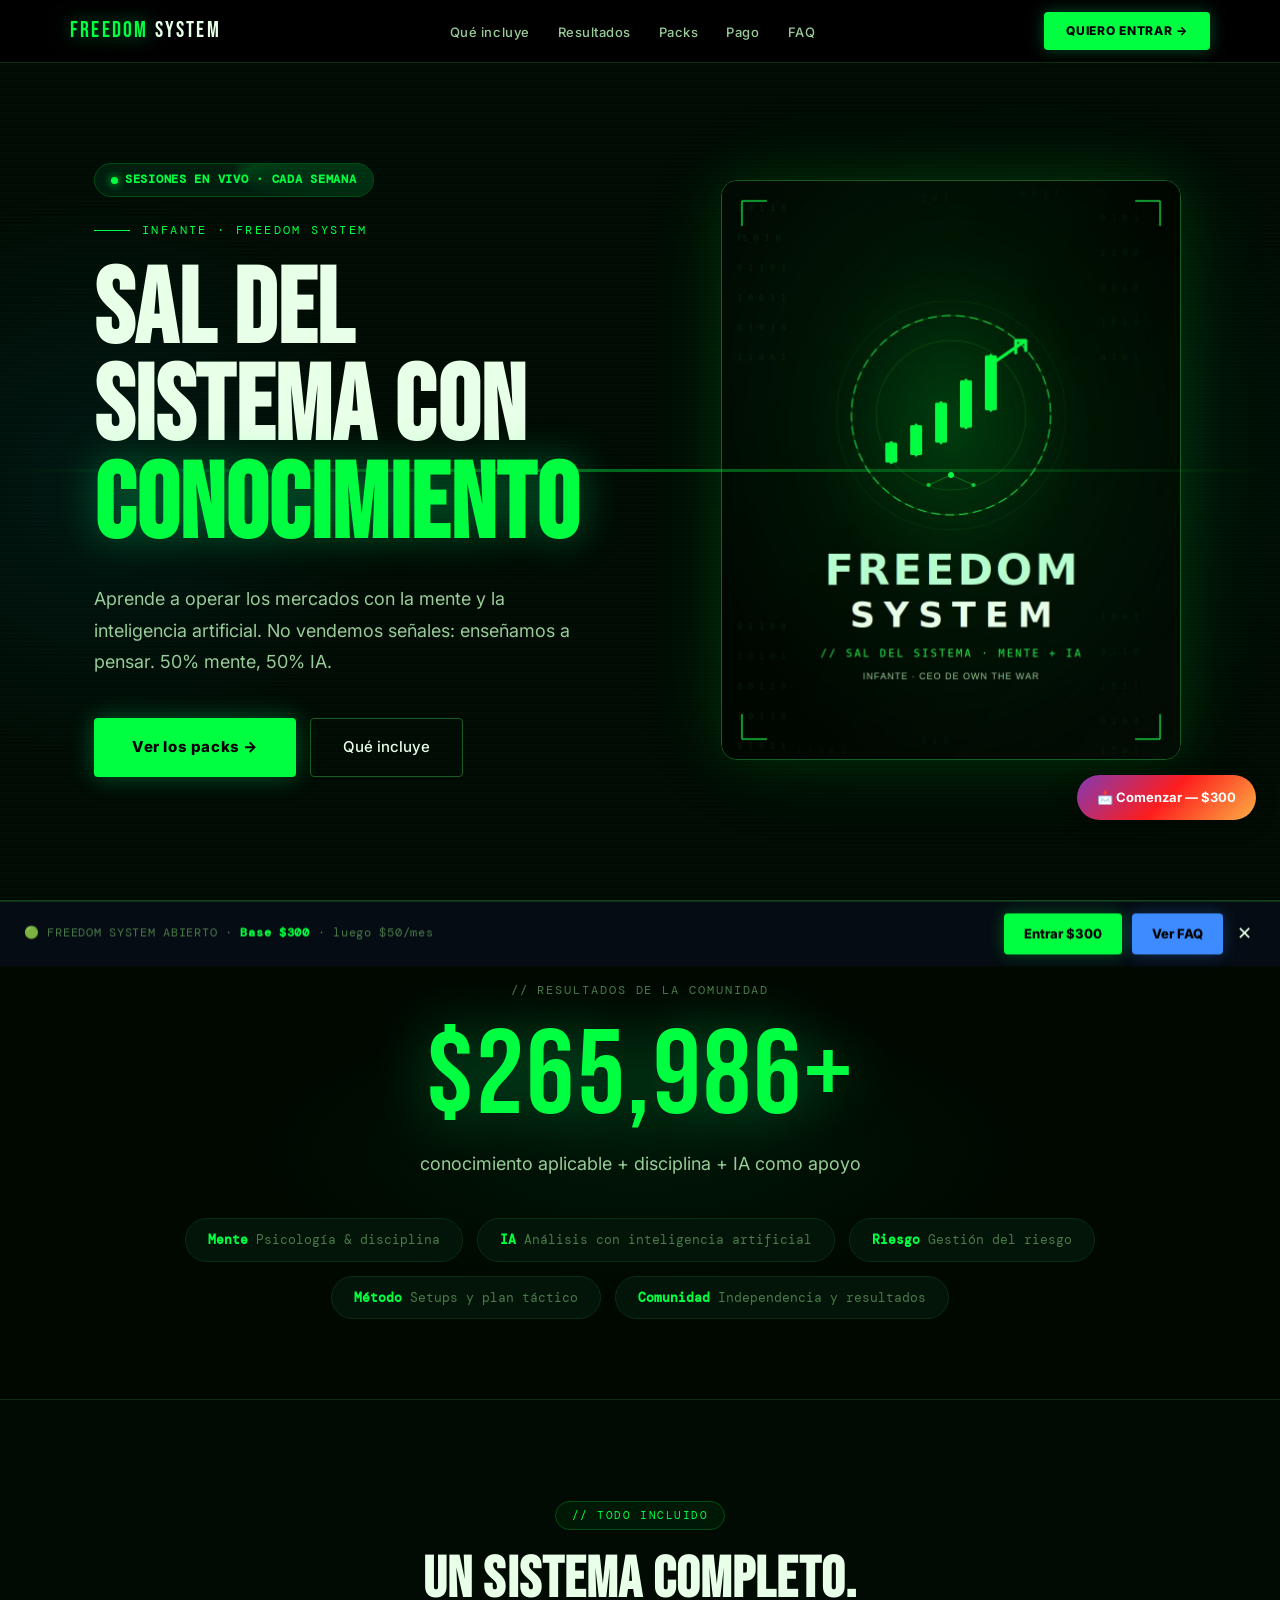
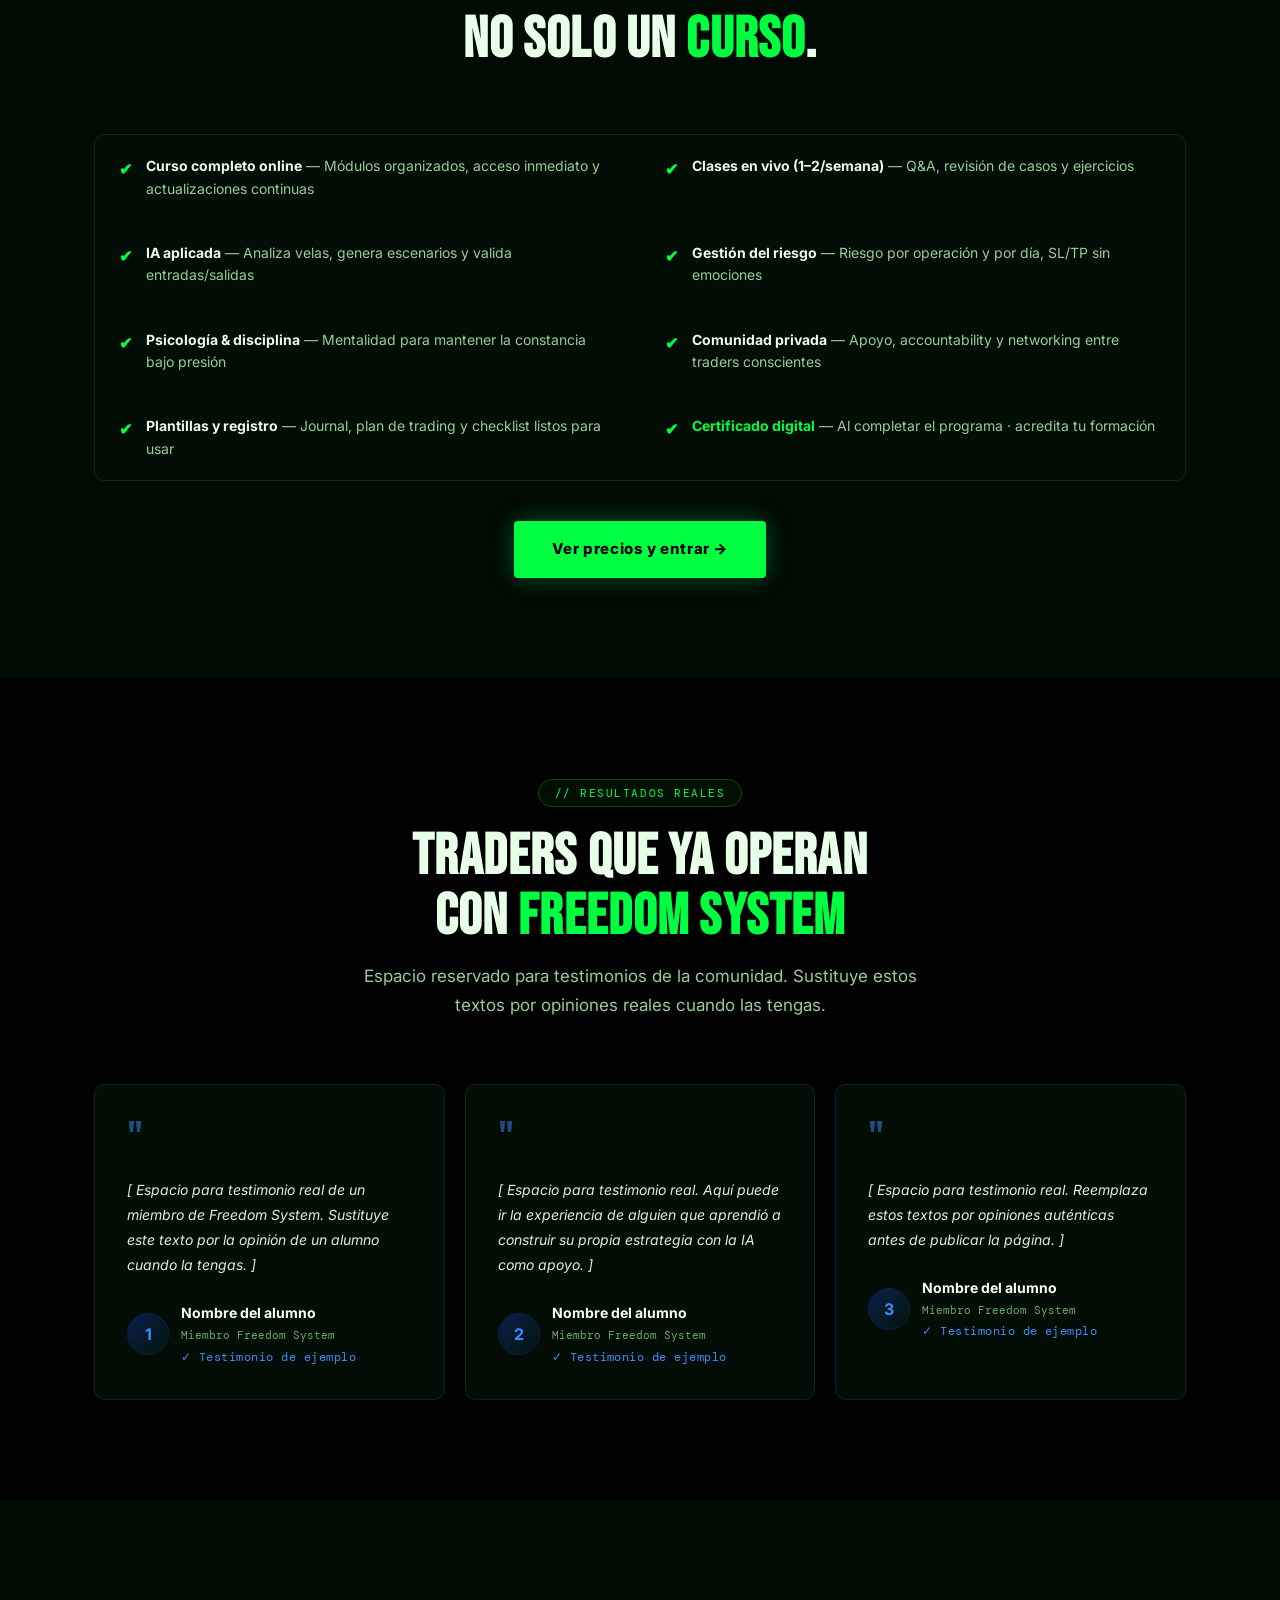
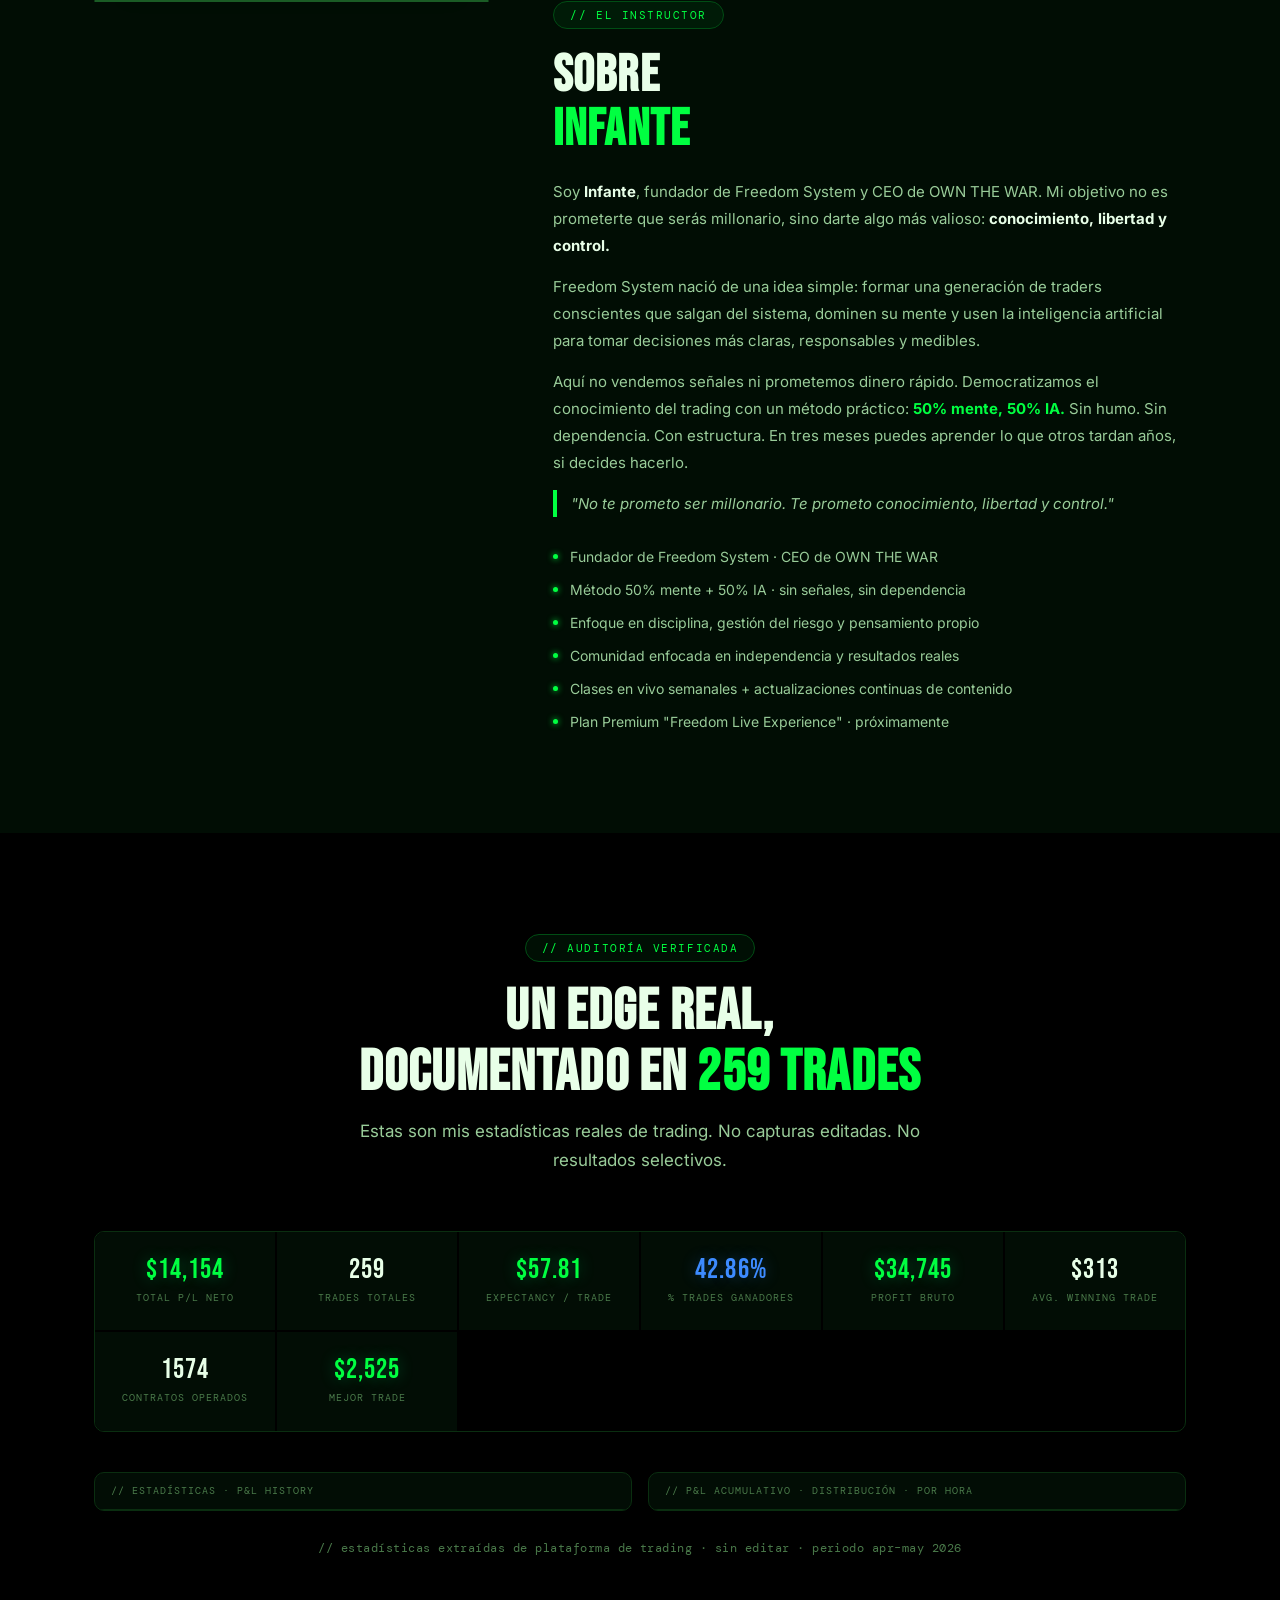
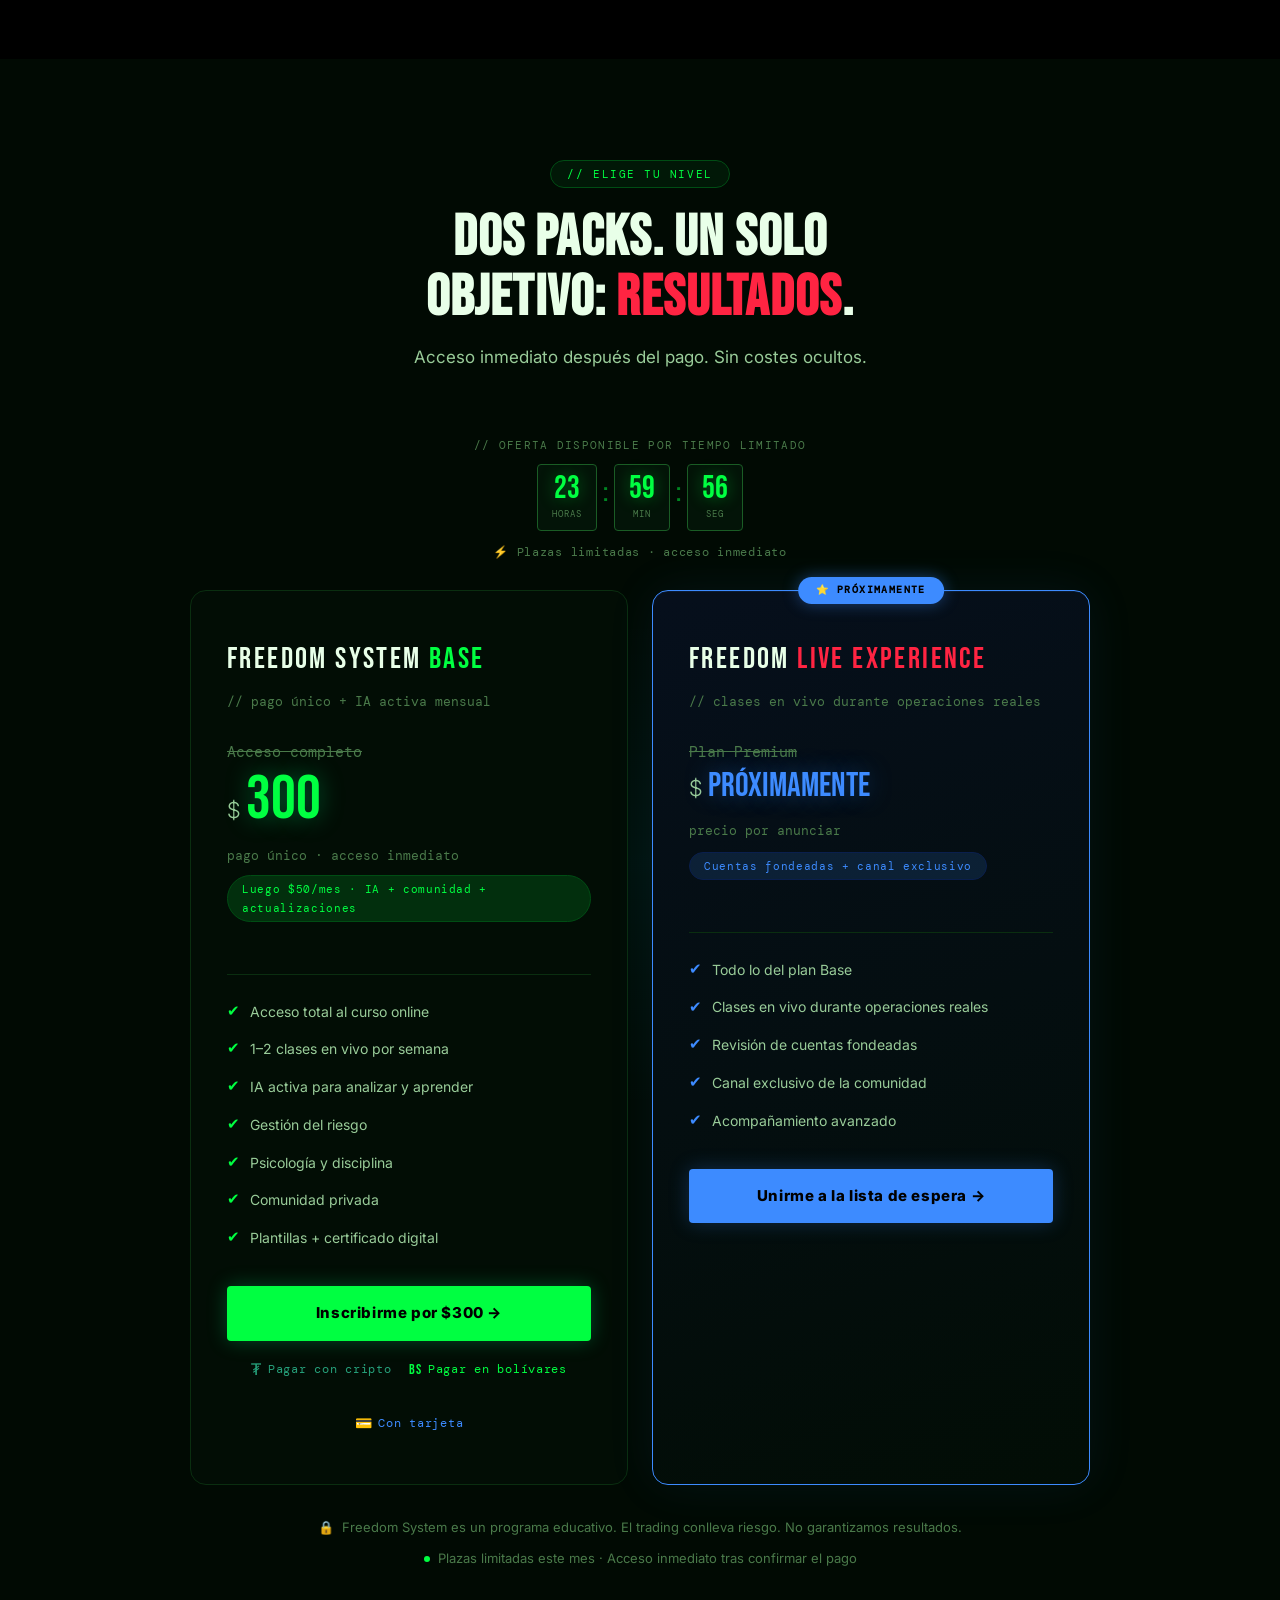
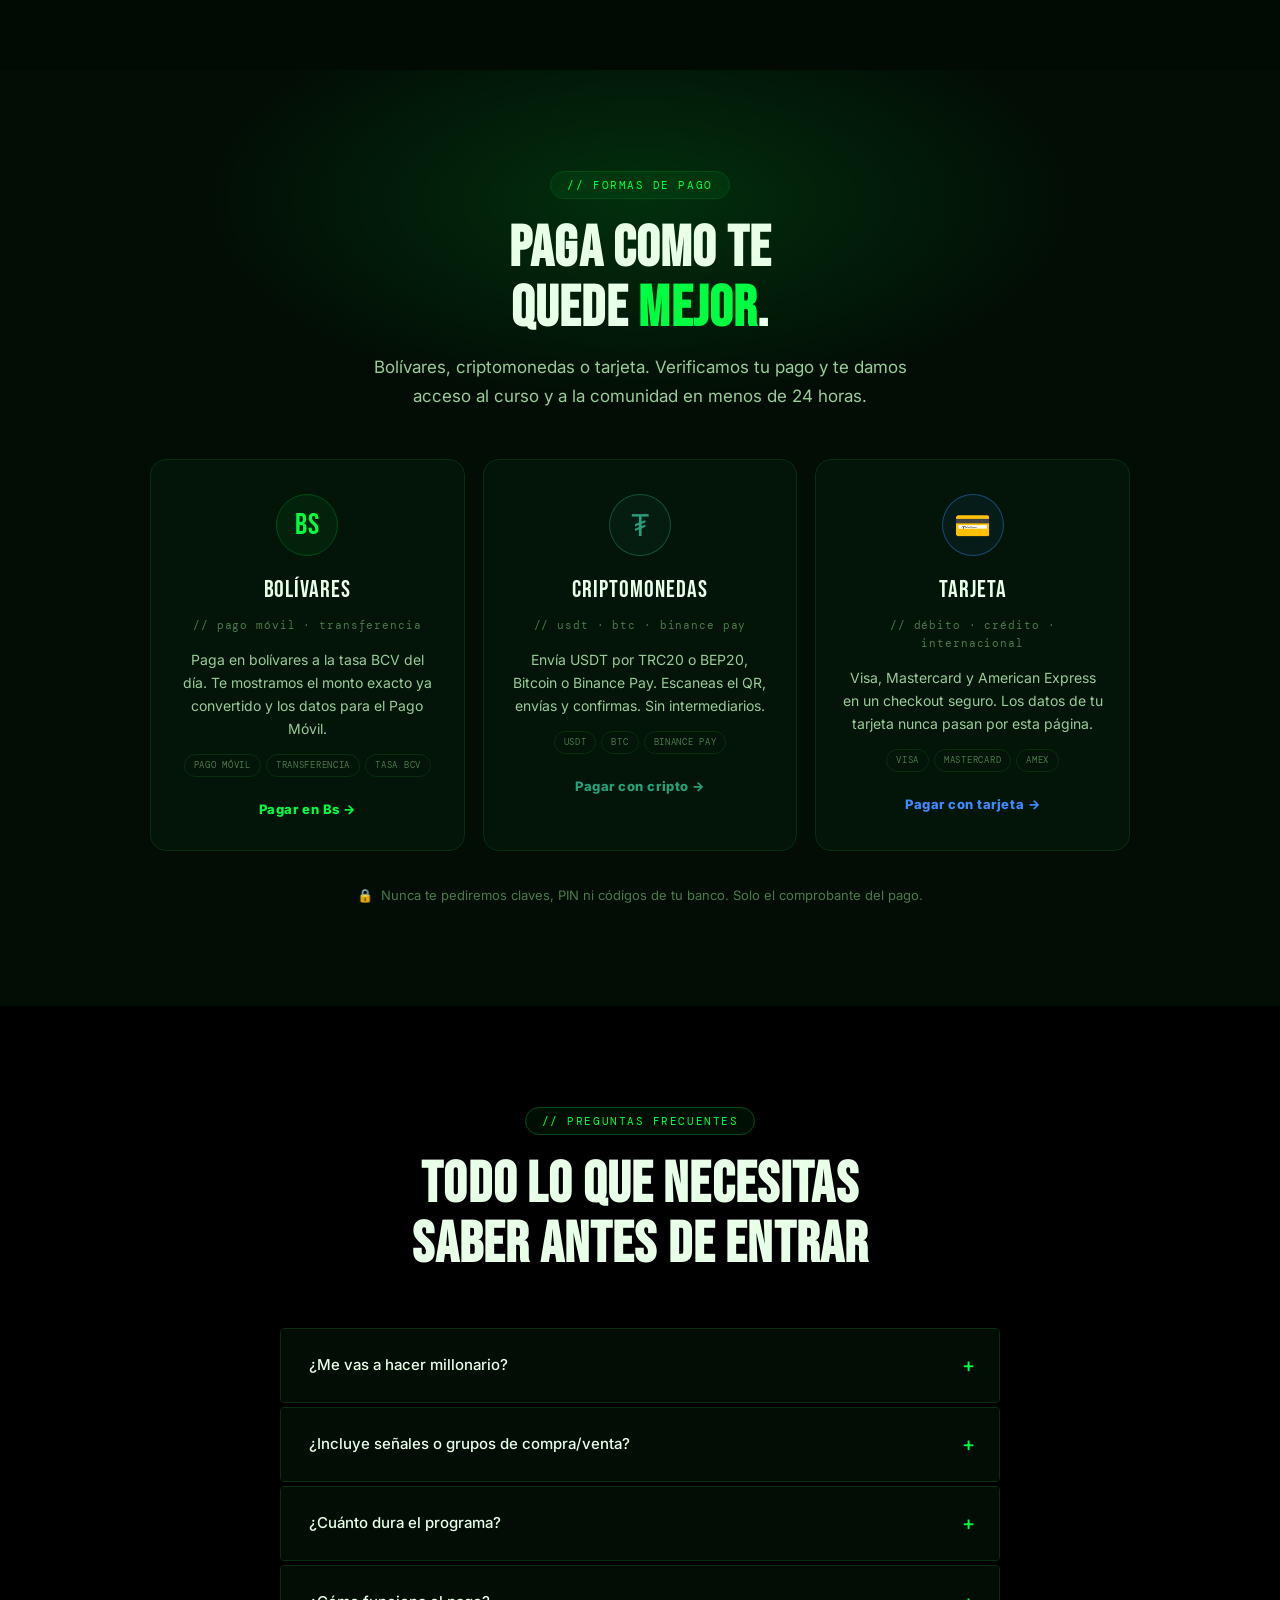
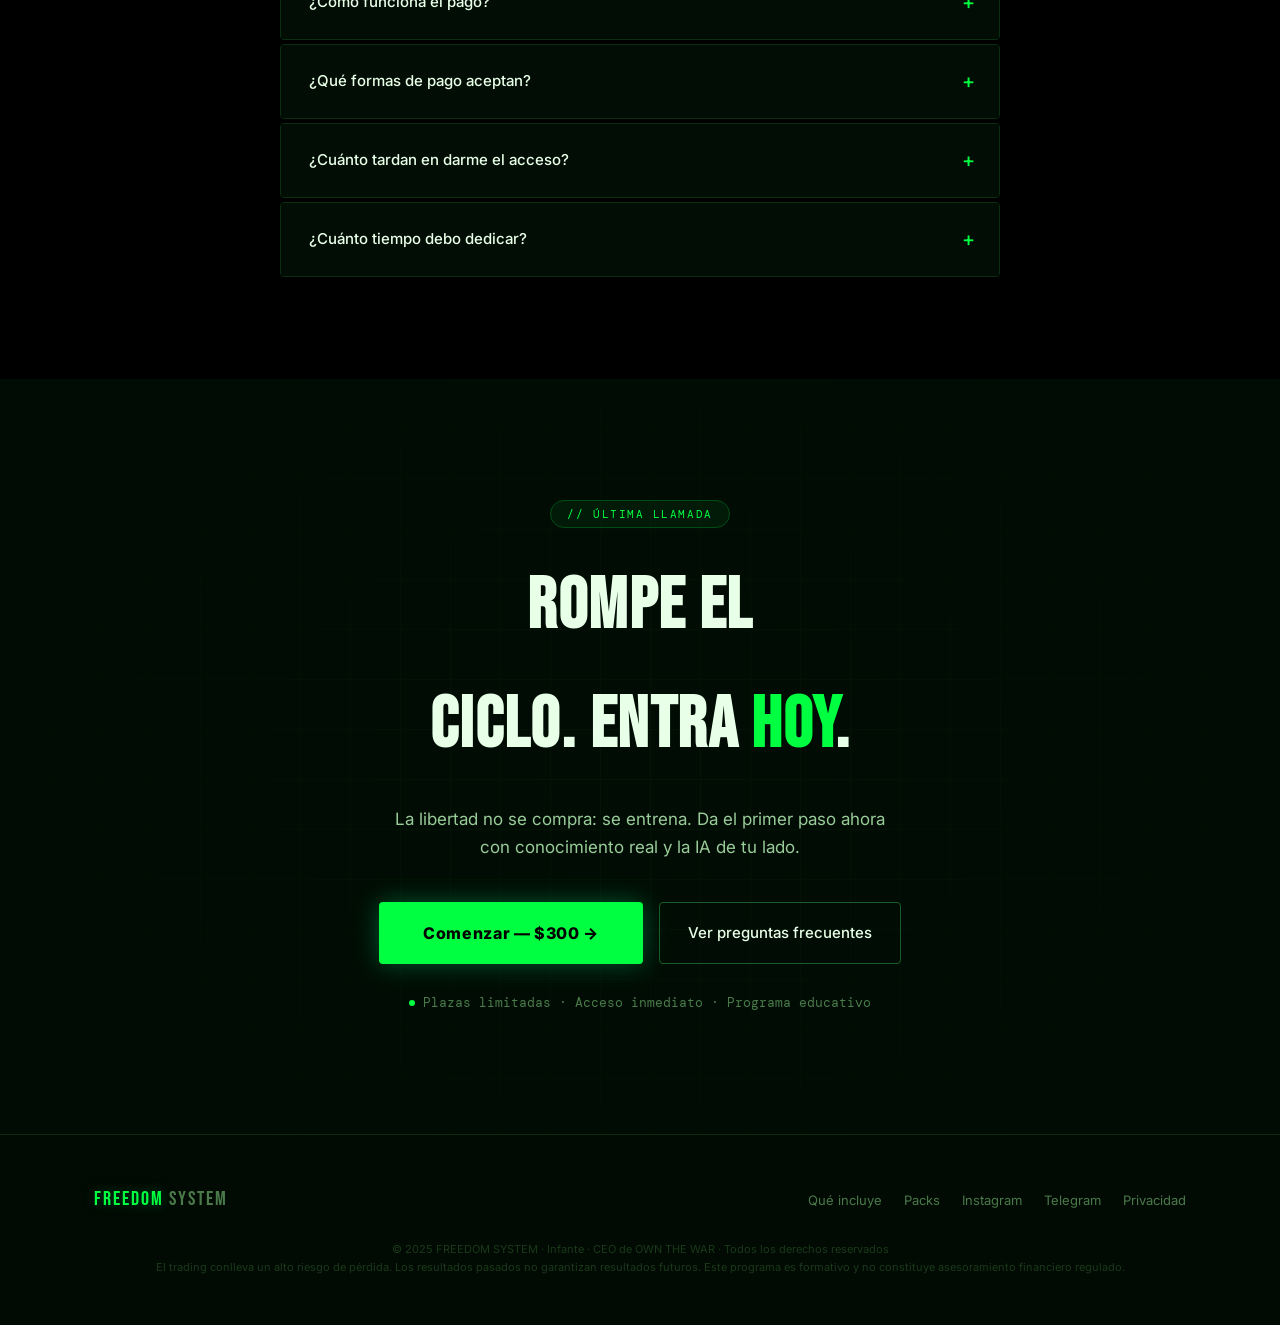
==== index.html @ 49613259 "Landing de Freedom System con pasarela de pago Sitio estatico de un solo archivo con checkout integr" ====
<!doctype html>
<html lang="es">
<head>
<meta charset="utf-8">
<meta name="viewport" content="width=device-width, initial-scale=1">
<title>FREEDOM SYSTEM — Sal del sistema con conocimiento y IA</title>
<meta name="description" content="Freedom System: curso de trading consciente con inteligencia artificial. Aprende a pensar, no a seguir senales. Pago en bolivares, criptomonedas o tarjeta.">
<meta name="theme-color" content="#010a03">
<meta property="og:type" content="website">
<meta property="og:title" content="FREEDOM SYSTEM — Sal del sistema con conocimiento y IA">
<meta property="og:description" content="Curso de trading consciente con IA. 50% mente, 50% inteligencia artificial. Sin senales, sin humo.">
<meta property="og:locale" content="es_ES">
<link rel="preconnect" href="https://fonts.googleapis.com">
<link rel="preconnect" href="https://fonts.gstatic.com" crossorigin>
<link href="https://fonts.googleapis.com/css2?family=Bebas+Neue&family=Inter:wght@300;400;500;600;700;800&family=DM+Mono:wght@400;500&display=swap" rel="stylesheet">
</head>
<body>
<style>
/* ─── MATRIX TOKENS ─────────────────────────────────────── */
:root {
  /* Matrix backgrounds — alternating dark greens */
  --bg-void:      #010a03;
  --bg-deep:      #000000;
  --bg-panel:     #020d05;
  --bg-card:      #031408;
  --bg-card-hover:#041a0a;
  --bg-alt:       #050f02;

  --border:       #0a2e10;
  --border-bright:#1a5c25;

  /* Matrix green — the rain color */
  --green:        #00ff41;
  --green-mid:    #00cc33;
  --green-dim:    #004d14;
  --green-glow:   rgba(0,255,65,0.14);
  --green-glow2:  rgba(0,255,65,0.06);

  /* Red pill */
  --red:          #ff2442;
  --red-mid:      #cc1a33;
  --red-dim:      #4d0010;
  --red-glow:     rgba(255,36,66,0.14);

  /* Blue pill */
  --blue:         #3d8bff;
  --blue-mid:     #2266cc;
  --blue-dim:     #0a1f4d;
  --blue-glow:    rgba(61,139,255,0.14);

  --white:        #e8ffe8;
  --grey-200:     #99cc99;
  --grey-400:     #4a7a4a;
  --grey-600:     #1a3a1a;

  --accent:       var(--green);
  --accent2:      var(--red);

  --font-display: 'Bebas Neue', sans-serif;
  --font-body:    'Inter', sans-serif;
  --font-mono:    'DM Mono', monospace;

  --radius-sm: 4px;
  --radius-md: 10px;
  --radius-lg: 16px;
  --transition: 0.2s ease;
}

*, *::before, *::after { box-sizing: border-box; margin: 0; padding: 0; }
html { scroll-behavior: smooth; }
body {
  background: var(--bg-void);
  color: var(--white);
  font-family: var(--font-body);
  font-size: 16px;
  line-height: 1.65;
  overflow-x: hidden;
}

/* ─── MATRIX RAIN CANVAS ─────────────────────────────────── */
#matrix-canvas {
  position: fixed; inset: 0; z-index: 0;
  pointer-events: none; opacity: 0.04;
}

/* ─── UTILITIES ──────────────────────────────────────────── */
.container { max-width: 1140px; margin: 0 auto; padding: 0 24px; position: relative; z-index: 1; }
.accent  { color: var(--green); }
.accent2 { color: var(--blue); }
.tag {
  display: inline-block;
  font-family: var(--font-mono);
  font-size: 11px; letter-spacing: 0.14em; text-transform: uppercase;
  color: var(--green);
  border: 1px solid var(--green-dim);
  border-radius: 100px; padding: 4px 16px; margin-bottom: 20px;
  background: var(--green-glow2);
}
.section-title {
  font-family: var(--font-display);
  font-size: clamp(34px, 5vw, 58px);
  line-height: 1.04; letter-spacing: 0.02em;
}
.section-sub { color: var(--grey-200); font-size: 17px; max-width: 580px; margin-top: 14px; line-height: 1.7; }
.reveal { opacity: 0; transform: translateY(20px); transition: opacity 0.5s ease, transform 0.5s ease; }
.reveal.visible { opacity: 1; transform: none; }

/* ─── NAV ────────────────────────────────────────────────── */
nav {
  position: fixed; top: 0; left: 0; right: 0; z-index: 999;
  background: rgba(0,0,0,0.92);
  backdrop-filter: blur(20px);
  border-bottom: 1px solid var(--border);
  padding: 0 24px;
}
.nav-inner {
  max-width: 1140px; margin: 0 auto;
  display: flex; align-items: center; justify-content: space-between; height: 62px;
}
.nav-logo {
  font-family: var(--font-display); font-size: 22px; letter-spacing: 0.1em;
  color: var(--green); text-decoration: none;
  text-shadow: 0 0 20px rgba(0,255,136,0.5);
}
.nav-logo span { color: var(--white); text-shadow: none; }
.nav-links { display: flex; gap: 28px; list-style: none; }
.nav-links a {
  font-size: 13px; font-weight: 500; color: var(--grey-200); text-decoration: none;
  letter-spacing: 0.04em; transition: color var(--transition);
}
.nav-links a:hover { color: var(--green); }
.btn-nav {
  background: var(--green); color: #000;
  font-size: 12px; font-weight: 800; padding: 9px 22px;
  border-radius: var(--radius-sm); text-decoration: none;
  letter-spacing: 0.06em; text-transform: uppercase;
  transition: all var(--transition);
  box-shadow: 0 0 16px rgba(0,255,136,0.3);
}
.btn-nav:hover { background: #00ffaa; box-shadow: 0 0 28px rgba(0,255,136,0.5); }

/* ─── HERO ───────────────────────────────────────────────── */
#hero {
  min-height: 100vh;
  display: flex; flex-direction: column; justify-content: center;
  padding: 120px 24px 80px;
  position: relative; overflow: hidden;
}
.hero-scanline {
  position: absolute; inset: 0; z-index: 0; pointer-events: none;
  background: repeating-linear-gradient(
    0deg,
    transparent,
    transparent 2px,
    rgba(0,255,136,0.015) 2px,
    rgba(0,255,136,0.015) 4px
  );
}
.hero-glow-left {
  position: absolute; left: -200px; top: 20%; width: 600px; height: 600px;
  border-radius: 50%; z-index: 0;
  background: radial-gradient(ellipse, rgba(0,212,255,0.06) 0%, transparent 70%);
}
.hero-glow-right {
  position: absolute; right: -100px; top: 10%; width: 700px; height: 700px;
  border-radius: 50%; z-index: 0;
  background: radial-gradient(ellipse, rgba(0,255,136,0.05) 0%, transparent 70%);
}
.hero-inner { position: relative; z-index: 1; max-width: 820px; }
.hero-kicker {
  font-family: var(--font-mono); font-size: 12px; letter-spacing: 0.2em;
  text-transform: uppercase; color: var(--green);
  margin-bottom: 22px;
  display: flex; align-items: center; gap: 12px;
}
.hero-kicker::before { content: ''; width: 36px; height: 1px; background: var(--green); display: block; }
.live-pill {
  display: inline-flex; align-items: center; gap: 7px;
  background: rgba(0,255,136,0.08); border: 1px solid var(--green-dim);
  border-radius: 100px; padding: 6px 16px;
  font-size: 12px; font-weight: 600; color: var(--green);
  margin-bottom: 24px; font-family: var(--font-mono);
  letter-spacing: 0.06em;
}
.live-dot {
  width: 7px; height: 7px; border-radius: 50%;
  background: var(--green); box-shadow: 0 0 8px var(--green);
  animation: pulse 2s infinite;
}
@keyframes pulse { 0%,100%{opacity:1} 50%{opacity:0.35} }
.hero-title {
  font-family: var(--font-display);
  font-size: clamp(54px, 9vw, 106px);
  line-height: 0.92; letter-spacing: 0.01em;
  margin-bottom: 28px;
}
.hero-title .g { color: var(--green); text-shadow: 0 0 40px rgba(0,255,136,0.35); }
.hero-title .b { color: var(--blue); text-shadow: 0 0 40px rgba(0,212,255,0.35); }
.hero-desc { font-size: 18px; color: var(--grey-200); max-width: 500px; line-height: 1.75; margin-bottom: 40px; }
.hero-ctas { display: flex; gap: 14px; flex-wrap: wrap; }
.btn-primary {
  background: var(--green); color: #000;
  font-weight: 800; font-size: 15px; padding: 16px 38px;
  border-radius: var(--radius-sm); text-decoration: none;
  display: inline-flex; align-items: center; gap: 8px;
  border: none; cursor: pointer; letter-spacing: 0.04em;
  box-shadow: 0 0 24px rgba(0,255,136,0.3);
  transition: all var(--transition);
}
.btn-primary:hover { background: #00ffaa; box-shadow: 0 0 40px rgba(0,255,136,0.5); transform: translateY(-2px); }
.btn-ghost {
  background: transparent; color: var(--white);
  font-weight: 500; font-size: 15px; padding: 16px 32px;
  border-radius: var(--radius-sm); border: 1px solid var(--border-bright);
  text-decoration: none; display: inline-flex; align-items: center; gap: 8px;
  transition: all var(--transition);
}
.btn-ghost:hover { border-color: var(--green); color: var(--green); }

/* HERO STATS */
.hero-stats {
  display: flex; gap: 48px; margin-top: 64px;
  padding-top: 40px; border-top: 1px solid var(--border);
  flex-wrap: wrap;
}
.stat-item {}
.stat-num {
  font-family: var(--font-display); font-size: 42px; color: var(--green); line-height: 1;
  text-shadow: 0 0 20px rgba(0,255,136,0.4);
}
.stat-num.blue { color: var(--blue); text-shadow: 0 0 20px rgba(0,212,255,0.4); }
.stat-label { font-size: 12px; color: var(--grey-400); margin-top: 4px; letter-spacing: 0.04em; font-family: var(--font-mono); }

/* ─── RESULTS BANNER ─────────────────────────────────────── */
#results {
  padding: 80px 0;
  background: #000800;
  border-top: 1px solid #0a2e10;
  border-bottom: 1px solid #0a2e10;
  position: relative; overflow: hidden;
}
.results-glow {
  position: absolute; top: 50%; left: 50%; transform: translate(-50%,-50%);
  width: 800px; height: 300px;
  background: radial-gradient(ellipse, rgba(0,255,136,0.06) 0%, transparent 70%);
  pointer-events: none;
}
.results-inner { text-align: center; position: relative; z-index: 1; }
.results-label {
  font-family: var(--font-mono); font-size: 12px; letter-spacing: 0.16em;
  text-transform: uppercase; color: var(--grey-400); margin-bottom: 16px;
}
.results-amount {
  font-family: var(--font-display);
  font-size: clamp(64px, 10vw, 120px);
  color: var(--green);
  line-height: 1;
  text-shadow: 0 0 60px rgba(0,255,136,0.4);
  letter-spacing: 0.02em;
}
.results-sub {
  font-size: 18px; color: var(--grey-200); margin-top: 12px; margin-bottom: 40px;
}
.results-pills { display: flex; justify-content: center; gap: 14px; flex-wrap: wrap; }
.result-pill {
  background: var(--bg-card); border: 1px solid var(--border);
  border-radius: 100px; padding: 10px 22px;
  font-family: var(--font-mono); font-size: 13px;
  display: flex; align-items: center; gap: 8px;
  transition: border-color var(--transition);
}
.result-pill:hover { border-color: var(--green-dim); }
.pill-up { color: var(--green); font-weight: 600; }
.pill-label { color: var(--grey-400); }

/* ─── WHAT'S INCLUDED ────────────────────────────────────── */
#includes {
  padding: 100px 0;
  background: var(--bg-void);
}
.includes-header { text-align: center; margin-bottom: 64px; }
.includes-grid {
  display: grid;
  grid-template-columns: repeat(auto-fit, minmax(290px, 1fr));
  gap: 2px;
  border: 1px solid var(--border);
  border-radius: var(--radius-md);
  overflow: hidden;
}
.include-card {
  background: var(--bg-panel);
  padding: 36px 32px;
  position: relative;
  transition: background var(--transition);
}
.include-card:hover { background: var(--bg-card-hover); }
.include-card::after {
  content: '';
  position: absolute; top: 0; left: 0; right: 0; height: 1px;
  background: linear-gradient(90deg, transparent, var(--green), transparent);
  opacity: 0; transition: opacity var(--transition);
}
.include-card:hover::after { opacity: 0.5; }
.card-num {
  font-family: var(--font-mono); font-size: 11px; color: var(--green-dim);
  letter-spacing: 0.12em; margin-bottom: 14px;
}
.card-icon { font-size: 26px; margin-bottom: 14px; display: block; }
.card-title {
  font-family: var(--font-display); font-size: 22px; letter-spacing: 0.05em;
  margin-bottom: 10px; color: var(--white);
}
.card-desc { font-size: 14px; color: var(--grey-200); line-height: 1.7; }
.card-tag {
  display: inline-block; margin-top: 16px;
  font-family: var(--font-mono); font-size: 10px; letter-spacing: 0.1em;
  color: var(--green); background: var(--green-glow2);
  border: 1px solid var(--green-dim); border-radius: 100px; padding: 3px 12px;
}

/* ─── TESTIMONIALS ───────────────────────────────────────── */
#testimonials {
  padding: 100px 0;
  background: var(--bg-deep);
}
.testimonials-header { text-align: center; margin-bottom: 64px; }
.testi-grid {
  display: grid;
  grid-template-columns: repeat(auto-fit, minmax(320px, 1fr));
  gap: 20px;
}
.testi-card {
  background: var(--bg-panel);
  border: 1px solid rgba(61,139,255,0.15);
  border-radius: var(--radius-md);
  padding: 32px;
  position: relative;
  transition: border-color var(--transition), transform var(--transition), box-shadow var(--transition);
}
.testi-card:hover { border-color: var(--blue); transform: translateY(-3px); box-shadow: 0 0 24px rgba(61,139,255,0.18); }
.testi-quote-mark {
  font-family: var(--font-display); font-size: 48px; color: var(--blue);
  line-height: 1; margin-bottom: 12px; opacity: 0.5;
}
.testi-stars { color: var(--blue); font-size: 13px; margin-bottom: 14px; letter-spacing: 2px; }
.testi-text { font-size: 14px; color: #ddf0dd; line-height: 1.8; font-style: italic; margin-bottom: 24px; }
.testi-author { display: flex; align-items: center; gap: 12px; }
.testi-avatar {
  width: 42px; height: 42px; border-radius: 50%;
  background: linear-gradient(135deg, var(--blue-dim), var(--bg-card));
  display: flex; align-items: center; justify-content: center;
  font-weight: 700; font-size: 16px; color: var(--blue); flex-shrink: 0;
  border: 1px solid var(--blue-dim);
}
.testi-name { font-weight: 700; font-size: 14px; color: #ffffff; }
.testi-role { font-size: 11px; color: #6aaa6a; font-family: var(--font-mono); margin-top: 2px; }
.testi-result { font-size: 12px; color: var(--blue); font-family: var(--font-mono); margin-top: 3px; letter-spacing: 0.04em; }

.testi-payout-badge {
  display: flex; flex-direction: column; gap: 2px;
  background: rgba(0,255,136,0.05);
  border: 1px solid var(--green-dim);
  border-radius: var(--radius-sm);
  padding: 10px 14px; margin-bottom: 16px;
}
.payout-firm {
  font-family: var(--font-mono); font-size: 10px; letter-spacing: 0.14em;
  text-transform: uppercase; color: var(--grey-400);
}
.payout-amount {
  font-family: var(--font-display); font-size: 28px; color: var(--green);
  line-height: 1; text-shadow: 0 0 16px rgba(0,255,136,0.3);
}
.payout-label {
  font-family: var(--font-mono); font-size: 10px; color: #99bbff; letter-spacing: 0.06em;
}

/* marquee */
.marquee-wrap {
  overflow: hidden; margin-top: 52px;
  mask-image: linear-gradient(90deg, transparent, black 12%, black 88%, transparent);
}
.marquee-track {
  display: flex; gap: 14px;
  animation: marquee 28s linear infinite; width: max-content;
}
@keyframes marquee { from{transform:translateX(0)} to{transform:translateX(-50%)} }
.result-chip {
  background: var(--bg-panel); border: 1px solid var(--border);
  border-radius: 100px; padding: 9px 20px;
  font-size: 13px; white-space: nowrap;
  display: flex; align-items: center; gap: 8px;
  font-family: var(--font-mono);
}
.chip-up { color: var(--green); font-weight: 600; }

/* ─── JONATHAN ───────────────────────────────────────────── */
#about {
  padding: 100px 0;
  background: var(--bg-void);
}
.about-grid {
  display: grid; grid-template-columns: 1fr 1.6fr; gap: 64px; align-items: start;
}
.about-img-wrap { position: relative; }
.about-img-box {
  width: 100%; aspect-ratio: 3/4;
  background: var(--bg-panel);
  border: 1px solid var(--border);
  border-radius: var(--radius-lg);
  display: flex; align-items: center; justify-content: center;
  font-size: 72px; position: relative; overflow: hidden;
}
.about-img-box::before {
  content: '';
  position: absolute; inset: 0;
  background: linear-gradient(135deg, rgba(0,255,136,0.04) 0%, transparent 60%);
}
.about-corner {
  position: absolute; bottom: -20px; right: -20px;
  background: var(--bg-deep); border: 1px solid var(--green);
  border-radius: var(--radius-md); padding: 18px 22px; text-align: center;
  box-shadow: 0 0 24px rgba(0,255,136,0.15);
}
.corner-num {
  font-family: var(--font-display); font-size: 38px; color: var(--green);
  line-height: 1; text-shadow: 0 0 16px rgba(0,255,136,0.4);
}
.corner-txt { font-size: 10px; color: var(--grey-400); text-transform: uppercase; letter-spacing: 0.1em; font-family: var(--font-mono); }
.about-content h2 {
  font-family: var(--font-display); font-size: 52px; line-height: 1.02;
  letter-spacing: 0.02em; margin-bottom: 22px;
}
.about-content p { font-size: 15px; color: var(--grey-200); line-height: 1.8; margin-bottom: 14px; }
.about-creds { display: flex; flex-direction: column; gap: 10px; margin-top: 28px; }
.cred { display: flex; align-items: center; gap: 12px; font-size: 14px; color: var(--grey-200); }
.cred-dot { width: 5px; height: 5px; border-radius: 50%; background: var(--green); flex-shrink: 0; box-shadow: 0 0 6px var(--green); }

/* ─── PRICING ────────────────────────────────────────────── */
#pricing {
  padding: 100px 0;
  background: var(--bg-deep);
  position: relative; overflow: hidden;
}
.pricing-glow {
  position: absolute; top: 50%; left: 50%; transform: translate(-50%,-50%);
  width: 900px; height: 500px;
  background: radial-gradient(ellipse, rgba(0,212,255,0.04) 0%, transparent 70%);
  pointer-events: none;
}
.pricing-header { text-align: center; margin-bottom: 64px; }
.pricing-grid {
  display: grid;
  grid-template-columns: 1fr 1fr;
  gap: 24px;
  max-width: 900px; margin: 0 auto;
}
.plan-card {
  background: var(--bg-panel);
  border: 1px solid var(--border);
  border-radius: var(--radius-lg);
  padding: 44px 36px;
  position: relative;
  transition: transform var(--transition), border-color var(--transition);
}
.plan-card:hover { transform: translateY(-4px); }
.plan-card.featured {
  border-color: var(--blue);
  background: linear-gradient(160deg, #060f1c 0%, var(--bg-panel) 100%);
  box-shadow: 0 0 50px rgba(0,212,255,0.08), inset 0 1px 0 rgba(0,212,255,0.1);
}
.featured-badge {
  position: absolute; top: -14px; left: 50%; transform: translateX(-50%);
  background: var(--blue); color: #000;
  font-size: 10px; font-weight: 800; letter-spacing: 0.14em; text-transform: uppercase;
  padding: 5px 18px; border-radius: 100px; white-space: nowrap;
  font-family: var(--font-mono);
  box-shadow: 0 0 16px rgba(0,212,255,0.4);
}
.plan-name {
  font-family: var(--font-display); font-size: 30px; letter-spacing: 0.08em;
  margin-bottom: 6px;
}
.plan-desc { font-size: 13px; color: var(--grey-400); margin-bottom: 28px; font-family: var(--font-mono); }
.price-was {
  font-size: 15px; color: var(--grey-400); text-decoration: line-through;
  font-family: var(--font-mono); margin-bottom: 4px;
}
.plan-price {
  display: flex; align-items: baseline; gap: 5px; margin-bottom: 10px;
}
.price-curr { font-size: 22px; color: var(--grey-200); font-weight: 300; }
.price-amt {
  font-family: var(--font-display); font-size: 62px; line-height: 1;
}
.price-amt.green { color: var(--green); text-shadow: 0 0 24px rgba(0,255,136,0.35); }
.price-amt.blue  { color: var(--blue);  text-shadow: 0 0 24px rgba(0,212,255,0.35); }
.price-period { font-size: 13px; color: var(--grey-400); font-family: var(--font-mono); }
.price-save {
  display: inline-block; margin-bottom: 28px;
  font-family: var(--font-mono); font-size: 11px; letter-spacing: 0.06em;
  padding: 4px 14px; border-radius: 100px;
}
.save-green { background: var(--green-glow); border: 1px solid var(--green-dim); color: var(--green); }
.save-blue  { background: var(--blue-glow);  border: 1px solid var(--blue-dim);  color: var(--blue); }

.plan-divider { border: none; border-top: 1px solid var(--border); margin: 24px 0; }
.plan-features { list-style: none; display: flex; flex-direction: column; gap: 13px; margin-bottom: 36px; }
.plan-features li { font-size: 14px; color: var(--grey-200); display: flex; align-items: center; gap: 10px; }
.plan-features li .chk { color: var(--green); flex-shrink: 0; font-size: 15px; }
.plan-features li .chk.blue { color: var(--blue); }

.btn-plan {
  width: 100%; padding: 15px; border-radius: var(--radius-sm);
  font-size: 15px; font-weight: 800; cursor: pointer; border: none;
  font-family: var(--font-body); letter-spacing: 0.04em;
  transition: all var(--transition);
}
.btn-green {
  background: var(--green); color: #000;
  box-shadow: 0 0 20px rgba(0,255,136,0.25);
}
.btn-green:hover { background: #00ffaa; box-shadow: 0 0 36px rgba(0,255,136,0.45); }
.btn-blue {
  background: var(--blue); color: #000;
  box-shadow: 0 0 20px rgba(0,212,255,0.25);
}
.btn-blue:hover { background: #33ddff; box-shadow: 0 0 36px rgba(0,212,255,0.45); }

.plan-note { text-align: center; margin-top: 32px; font-size: 13px; color: var(--grey-400); display: flex; align-items: center; justify-content: center; gap: 8px; }

/* ─── FAQ ────────────────────────────────────────────────── */
#faq { padding: 100px 0; background: var(--bg-void); }
.faq-header { text-align: center; margin-bottom: 52px; }
.faq-list { max-width: 720px; margin: 0 auto; display: flex; flex-direction: column; gap: 2px; }
.faq-item { border: 1px solid var(--border); border-radius: var(--radius-sm); overflow: hidden; margin-bottom: 2px; }
.faq-item.open { border-color: var(--border-bright); }
.faq-q {
  display: flex; justify-content: space-between; align-items: center;
  padding: 20px 24px; cursor: pointer;
  background: var(--bg-panel); font-size: 15px; font-weight: 500;
  transition: color var(--transition); user-select: none;
}
.faq-q:hover { color: var(--green); }
.faq-arrow { font-size: 20px; color: var(--green); transition: transform 0.2s; flex-shrink: 0; margin-left: 16px; }
.faq-item.open .faq-arrow { transform: rotate(45deg); }
.faq-a {
  display: none; padding: 0 24px 20px;
  font-size: 14px; color: var(--grey-200); line-height: 1.8;
  background: var(--bg-panel);
}
.faq-item.open .faq-a { display: block; }

/* ─── FINAL CTA ──────────────────────────────────────────── */
#cta {
  padding: 120px 0; text-align: center;
  background: var(--bg-deep);
  position: relative; overflow: hidden;
}
.cta-grid-bg {
  position: absolute; inset: 0; pointer-events: none;
  background-image: linear-gradient(var(--border) 1px, transparent 1px),
                    linear-gradient(90deg, var(--border) 1px, transparent 1px);
  background-size: 50px 50px; opacity: 0.25;
  mask-image: radial-gradient(ellipse 70% 80% at 50% 50%, black 0%, transparent 75%);
}
#cta h2 { font-family: var(--font-display); font-size: clamp(38px, 6vw, 72px); letter-spacing: 0.02em; margin-bottom: 20px; position: relative; }
#cta p { font-size: 17px; color: var(--grey-200); max-width: 500px; margin: 0 auto 40px; position: relative; }
.cta-actions { display: flex; justify-content: center; gap: 16px; flex-wrap: wrap; position: relative; }
.urgency { margin-top: 28px; font-size: 13px; color: var(--grey-400); display: flex; align-items: center; justify-content: center; gap: 8px; font-family: var(--font-mono); }
.urgency-dot { width: 6px; height: 6px; border-radius: 50%; background: var(--green); animation: pulse 2s infinite; }

/* ─── FOOTER ─────────────────────────────────────────────── */
footer {
  background: var(--bg-void);
  border-top: 1px solid var(--border);
  padding: 48px 0;
}
.footer-inner { display: flex; justify-content: space-between; align-items: center; flex-wrap: wrap; gap: 24px; }
.footer-logo { font-family: var(--font-display); font-size: 20px; color: var(--green); letter-spacing: 0.1em; text-shadow: 0 0 14px rgba(0,255,136,0.3); }
.footer-logo span { color: var(--grey-400); text-shadow: none; }
.footer-links { display: flex; gap: 22px; list-style: none; flex-wrap: wrap; }
.footer-links a { font-size: 13px; color: var(--grey-400); text-decoration: none; transition: color var(--transition); }
.footer-links a:hover { color: var(--green); }
.footer-legal { font-size: 11px; color: var(--grey-600); margin-top: 24px; text-align: center; line-height: 1.7; }


/* ─── USDT MODAL ─────────────────────────────────────────── */
.usdt-overlay {
  display: none; position: fixed; inset: 0; z-index: 9999;
  background: rgba(0,0,0,0.92); backdrop-filter: blur(12px);
  align-items: center; justify-content: center; padding: 24px;
}
.usdt-overlay.open { display: flex; }
.usdt-box {
  background: var(--bg-panel); border: 1px solid var(--border-bright);
  border-radius: var(--radius-lg); width: 100%; max-width: 460px; padding: 36px;
  position: relative;
}
.usdt-close {
  position: absolute; top: 14px; right: 16px; background: none; border: none;
  color: var(--grey-400); font-size: 20px; cursor: pointer; transition: color var(--transition);
}
.usdt-close:hover { color: var(--white); }
.usdt-header { text-align: center; margin-bottom: 24px; }
.usdt-logo {
  font-family: var(--font-mono); font-size: 11px; letter-spacing: 0.14em;
  color: #26a17b; border: 1px solid rgba(38,161,123,0.3);
  background: rgba(38,161,123,0.08);
  border-radius: 100px; padding: 4px 16px; display: inline-block; margin-bottom: 12px;
}
.usdt-title { font-family: var(--font-display); font-size: 26px; letter-spacing: 0.05em; margin-bottom: 4px; }
.usdt-plan-label { font-size: 13px; color: var(--grey-400); font-family: var(--font-mono); }
.usdt-amount-row {
  display: flex; align-items: baseline; gap: 4px; justify-content: center;
  margin-bottom: 24px;
}
.usdt-amount-row .curr { font-size: 18px; color: var(--grey-200); }
.usdt-amount-row .amt { font-family: var(--font-display); font-size: 52px; color: #26a17b; text-shadow: 0 0 20px rgba(38,161,123,0.3); }
.usdt-amount-row .ticker { font-family: var(--font-mono); font-size: 14px; color: var(--grey-400); margin-left: 4px; }

.usdt-network {
  display: flex; align-items: center; justify-content: center; gap: 8px;
  background: rgba(38,161,123,0.06); border: 1px solid rgba(38,161,123,0.2);
  border-radius: var(--radius-sm); padding: 8px 16px; margin-bottom: 20px;
  font-family: var(--font-mono); font-size: 12px; color: #26a17b; letter-spacing: 0.08em;
}
.network-dot { width: 7px; height: 7px; border-radius: 50%; background: #26a17b; box-shadow: 0 0 8px #26a17b; animation: pulse 2s infinite; }

.usdt-qr {
  display: flex; justify-content: center; margin-bottom: 20px;
}
.usdt-qr img {
  width: 160px; height: 160px; border-radius: var(--radius-sm);
  border: 4px solid white; display: block;
}

.usdt-address-label {
  font-family: var(--font-mono); font-size: 10px; letter-spacing: 0.1em;
  text-transform: uppercase; color: var(--grey-400); margin-bottom: 8px;
}
.usdt-address-box {
  display: flex; align-items: center; gap: 10px;
  background: var(--bg-void); border: 1px solid var(--border);
  border-radius: var(--radius-sm); padding: 12px 14px; margin-bottom: 20px;
}
.usdt-address-text {
  font-family: var(--font-mono); font-size: 12px; color: #26a17b;
  word-break: break-all; flex: 1; line-height: 1.5;
}
.btn-copy {
  background: rgba(38,161,123,0.15); border: 1px solid rgba(38,161,123,0.3);
  color: #26a17b; border-radius: var(--radius-sm); padding: 8px 14px;
  font-size: 12px; font-weight: 700; cursor: pointer; flex-shrink: 0;
  font-family: var(--font-mono); letter-spacing: 0.06em;
  transition: all var(--transition);
}
.btn-copy:hover { background: rgba(38,161,123,0.3); }
.btn-copy.copied { background: rgba(38,161,123,0.3); color: #fff; }

.usdt-steps {
  background: var(--bg-void); border: 1px solid var(--border);
  border-radius: var(--radius-sm); padding: 16px; margin-bottom: 20px;
}
.usdt-steps-title {
  font-family: var(--font-mono); font-size: 10px; letter-spacing: 0.1em;
  text-transform: uppercase; color: var(--grey-400); margin-bottom: 12px;
}
.usdt-step {
  display: flex; gap: 10px; align-items: flex-start;
  font-size: 13px; color: var(--grey-200); margin-bottom: 8px; line-height: 1.5;
}
.usdt-step:last-child { margin-bottom: 0; }
.usdt-step-num {
  font-family: var(--font-mono); font-size: 10px; color: #26a17b;
  background: rgba(38,161,123,0.1); border: 1px solid rgba(38,161,123,0.2);
  border-radius: 50%; width: 20px; height: 20px; display: flex;
  align-items: center; justify-content: center; flex-shrink: 0; margin-top: 1px;
}

.btn-confirm-ig {
  display: block; width: 100%; padding: 14px; border-radius: var(--radius-sm);
  background: linear-gradient(135deg, #833ab4, #fd1d1d, #fcb045);
  color: #fff; font-size: 14px; font-weight: 800; text-align: center;
  text-decoration: none; letter-spacing: 0.04em;
  box-shadow: 0 4px 20px rgba(131,58,180,0.3);
  transition: all var(--transition); border: none; cursor: pointer;
  font-family: var(--font-body);
}
.btn-confirm-ig:hover { opacity: 0.9; transform: translateY(-1px); box-shadow: 0 8px 28px rgba(131,58,180,0.4); }

.usdt-warning {
  margin-top: 12px; font-size: 11px; color: var(--grey-400);
  text-align: center; font-family: var(--font-mono); line-height: 1.6;
}

/* ─── RESPONSIVE ─────────────────────────────────────────── */
@media (max-width: 860px) {
  .pricing-grid { grid-template-columns: 1fr; max-width: 480px; }
  .about-grid { grid-template-columns: 1fr; }
  .nav-links { display: none; }
}
@media (max-width: 600px) {
  .hero-stats { gap: 24px; }
  .stat-num { font-size: 34px; }
  .results-amount { font-size: 64px; }
}

/* ─── USDT MODAL ─────────────────────────────────────────── */
.usdt-btn {
  width: 100%; padding: 13px; border-radius: var(--radius-sm);
  font-size: 14px; font-weight: 700; cursor: pointer;
  font-family: var(--font-body); letter-spacing: 0.04em;
  margin-top: 10px;
  background: transparent;
  border: 1px solid #26a17b;
  color: #26a17b;
  display: flex; align-items: center; justify-content: center; gap: 8px;
  transition: all var(--transition);
}
.usdt-btn:hover { background: rgba(38,161,123,0.1); box-shadow: 0 0 20px rgba(38,161,123,0.2); }

.usdt-overlay {
  display: none; position: fixed; inset: 0; z-index: 9999;
  background: rgba(0,0,0,0.93); backdrop-filter: blur(12px);
  align-items: center; justify-content: center; padding: 24px;
}
.usdt-overlay.open { display: flex; }
.usdt-box {
  background: var(--bg-panel);
  border: 1px solid #26a17b;
  border-radius: var(--radius-lg);
  width: 100%; max-width: 460px;
  padding: 36px 32px;
  position: relative;
  box-shadow: 0 0 40px rgba(38,161,123,0.12);
}
.usdt-close {
  position: absolute; top: 14px; right: 16px;
  background: none; border: none; color: var(--grey-400);
  font-size: 20px; cursor: pointer; transition: color var(--transition);
}
.usdt-close:hover { color: var(--white); }
.usdt-header { text-align: center; margin-bottom: 24px; }
.usdt-logo {
  display: inline-flex; align-items: center; gap: 8px;
  font-family: var(--font-display); font-size: 22px; letter-spacing: 0.06em;
  color: #26a17b; margin-bottom: 6px;
}
.usdt-network {
  font-family: var(--font-mono); font-size: 11px; letter-spacing: 0.1em;
  color: var(--grey-400); text-transform: uppercase;
}
.usdt-plan-badge {
  background: rgba(38,161,123,0.08); border: 1px solid rgba(38,161,123,0.3);
  border-radius: var(--radius-sm); padding: 10px 16px;
  text-align: center; margin-bottom: 20px;
}
.usdt-plan-name { font-family: var(--font-display); font-size: 20px; color: var(--white); letter-spacing: 0.04em; }
.usdt-plan-price { font-family: var(--font-mono); font-size: 13px; color: #26a17b; margin-top: 2px; }

.usdt-qr {
  display: flex; justify-content: center; margin-bottom: 20px;
}
.usdt-qr img {
  width: 160px; height: 160px;
  border-radius: var(--radius-sm);
  border: 3px solid #26a17b;
  padding: 6px; background: white;
}
.usdt-address-label {
  font-family: var(--font-mono); font-size: 10px; letter-spacing: 0.1em;
  text-transform: uppercase; color: var(--grey-400); margin-bottom: 8px;
}
.usdt-address-box {
  background: var(--bg-void); border: 1px solid rgba(38,161,123,0.4);
  border-radius: var(--radius-sm); padding: 12px 14px;
  display: flex; align-items: center; gap: 10px; margin-bottom: 16px;
}
.usdt-address-text {
  font-family: var(--font-mono); font-size: 12px; color: #26a17b;
  word-break: break-all; flex: 1; letter-spacing: 0.02em;
}
.usdt-copy-btn {
  background: rgba(38,161,123,0.15); border: 1px solid rgba(38,161,123,0.4);
  border-radius: 4px; padding: 6px 12px; cursor: pointer;
  font-size: 12px; font-weight: 600; color: #26a17b;
  font-family: var(--font-mono); white-space: nowrap;
  transition: all var(--transition); flex-shrink: 0;
}
.usdt-copy-btn:hover { background: rgba(38,161,123,0.3); }
.usdt-copy-btn.copied { color: var(--green); border-color: var(--green); }

.usdt-steps {
  background: rgba(0,0,0,0.3); border-radius: var(--radius-sm);
  padding: 14px 16px; margin-bottom: 16px;
  display: flex; flex-direction: column; gap: 8px;
}
.usdt-step {
  display: flex; align-items: flex-start; gap: 10px;
  font-size: 13px; color: var(--grey-200); line-height: 1.5;
}
.usdt-step-num {
  font-family: var(--font-mono); font-size: 10px; color: #26a17b;
  background: rgba(38,161,123,0.1); border: 1px solid rgba(38,161,123,0.3);
  border-radius: 3px; padding: 2px 7px; flex-shrink: 0; margin-top: 1px;
}
.usdt-ig-btn {
  display: flex; align-items: center; justify-content: center; gap: 8px;
  width: 100%; padding: 13px;
  background: linear-gradient(135deg, #833ab4, #fd1d1d, #fcb045);
  border: none; border-radius: var(--radius-sm);
  font-size: 14px; font-weight: 700; color: white;
  cursor: pointer; text-decoration: none; font-family: var(--font-body);
  transition: opacity var(--transition);
}
.usdt-ig-btn:hover { opacity: 0.88; }
.usdt-warning {
  text-align: center; margin-top: 12px;
  font-size: 11px; color: var(--grey-400); font-family: var(--font-mono);
  line-height: 1.6;
}


/* ─── AUDIT SECTION ──────────────────────────────────────── */
#audit {
  padding: 100px 0;
  background: var(--bg-void);
}
.audit-header { text-align: center; margin-bottom: 56px; }
.audit-stats-row {
  display: grid;
  grid-template-columns: repeat(auto-fit, minmax(160px, 1fr));
  gap: 2px;
  border: 1px solid var(--border);
  border-radius: var(--radius-md);
  overflow: hidden;
  margin-bottom: 40px;
}
.audit-stat {
  background: var(--bg-panel);
  padding: 24px 20px;
  text-align: center;
  transition: background var(--transition);
}
.audit-stat:hover { background: var(--bg-card-hover); }
.audit-stat-val {
  font-family: var(--font-display);
  font-size: 28px; letter-spacing: 0.04em;
  line-height: 1; margin-bottom: 6px;
}
.audit-stat-val.green { color: var(--green); text-shadow: 0 0 16px rgba(0,255,136,0.3); }
.audit-stat-val.blue  { color: var(--blue);  text-shadow: 0 0 16px rgba(0,212,255,0.3); }
.audit-stat-val.white { color: var(--white); }
.audit-stat-label {
  font-family: var(--font-mono); font-size: 10px;
  letter-spacing: 0.1em; text-transform: uppercase;
  color: var(--grey-400);
}
.audit-images {
  display: grid; grid-template-columns: 1fr 1fr; gap: 16px;
}
.audit-img-wrap {
  border: 1px solid var(--border);
  border-radius: var(--radius-md);
  overflow: hidden;
  background: var(--bg-panel);
  transition: border-color var(--transition);
}
.audit-img-wrap:hover { border-color: var(--border-bright); }
.audit-img-label {
  padding: 10px 16px;
  font-family: var(--font-mono); font-size: 10px;
  letter-spacing: 0.1em; text-transform: uppercase;
  color: var(--grey-400);
  border-bottom: 1px solid var(--border);
}
.audit-img-wrap img {
  width: 100%; display: block;
  filter: brightness(1.05) contrast(1.02);
}
.audit-disclaimer {
  text-align: center; margin-top: 28px;
  font-size: 12px; color: var(--grey-400);
  font-family: var(--font-mono); letter-spacing: 0.04em;
}


/* ─── COMPACT INCLUDES ───────────────────────────────────── */
.includes-compact {
  display: grid;
  grid-template-columns: 1fr 1fr;
  gap: 2px;
  border: 1px solid var(--border);
  border-radius: var(--radius-md);
  overflow: hidden;
  margin-bottom: 0;
}
.compact-item {
  display: flex; align-items: flex-start; gap: 14px;
  background: var(--bg-panel);
  padding: 20px 24px;
  transition: background var(--transition);
}
.compact-item:hover { background: var(--bg-card-hover); }
.compact-check {
  color: var(--green); font-size: 16px; font-weight: 700;
  flex-shrink: 0; margin-top: 1px;
}
.blue-check { color: var(--blue) !important; }
.compact-item.compact-mentor {
  background: linear-gradient(135deg, rgba(0,212,255,0.04), var(--bg-panel));
}
.compact-item div { font-size: 14px; color: var(--grey-200); line-height: 1.6; }
.compact-item strong { color: var(--white); }

/* ─── STICKY BAR ─────────────────────────────────────────── */
.sticky-bar {
  position: fixed; bottom: 0; left: 0; right: 0; z-index: 998;
  background: rgba(6,13,20,0.97);
  border-top: 1px solid var(--border-bright);
  backdrop-filter: blur(16px);
  padding: 12px 24px;
  display: flex; align-items: center; justify-content: space-between;
  gap: 12px;
  transform: translateY(100%);
  transition: transform 0.35s ease;
}
.sticky-bar.visible { transform: translateY(0); }
.sticky-bar-text {
  font-family: var(--font-mono); font-size: 12px;
  color: var(--grey-400); letter-spacing: 0.06em;
  white-space: nowrap;
}
.sticky-bar-text strong { color: var(--green); }
.sticky-bar-actions { display: flex; gap: 10px; flex-shrink: 0; }
.sticky-btn-green {
  background: var(--green); color: #000;
  font-size: 13px; font-weight: 800; padding: 10px 20px;
  border-radius: var(--radius-sm); border: none; cursor: pointer;
  font-family: var(--font-body); white-space: nowrap;
  text-decoration: none; display: inline-block;
  box-shadow: 0 0 16px rgba(0,255,136,0.3);
  transition: all var(--transition);
}
.sticky-btn-green:hover { background: #00ffaa; }
.sticky-btn-blue {
  background: var(--blue); color: #000;
  font-size: 13px; font-weight: 800; padding: 10px 20px;
  border-radius: var(--radius-sm); border: none; cursor: pointer;
  font-family: var(--font-body); white-space: nowrap;
  text-decoration: none; display: inline-block;
  box-shadow: 0 0 16px rgba(0,212,255,0.3);
  transition: all var(--transition);
}
.sticky-btn-blue:hover { background: #33ddff; }
.sticky-close {
  background: none; border: none; color: var(--grey-500);
  font-size: 18px; cursor: pointer; padding: 4px; flex-shrink: 0;
}

/* ─── COUNTDOWN ──────────────────────────────────────────── */
.countdown-wrap {
  text-align: center; margin-bottom: 28px;
}
.countdown-label {
  font-family: var(--font-mono); font-size: 11px;
  letter-spacing: 0.12em; text-transform: uppercase;
  color: var(--grey-400); margin-bottom: 10px;
}
.countdown-timer {
  display: inline-flex; align-items: center; gap: 6px;
}
.countdown-block {
  background: var(--bg-card);
  border: 1px solid var(--border-bright);
  border-radius: var(--radius-sm);
  padding: 8px 14px; text-align: center; min-width: 56px;
}
.countdown-num {
  font-family: var(--font-display); font-size: 32px;
  color: var(--green); line-height: 1;
  text-shadow: 0 0 16px rgba(0,255,136,0.4);
}
.countdown-unit {
  font-family: var(--font-mono); font-size: 9px;
  color: var(--grey-400); letter-spacing: 0.1em; text-transform: uppercase;
  margin-top: 2px;
}
.countdown-sep {
  font-family: var(--font-display); font-size: 28px;
  color: var(--green); opacity: 0.5; margin-bottom: 8px;
}
.spots-left {
  margin-top: 12px;
  font-family: var(--font-mono); font-size: 12px;
  color: var(--grey-400); letter-spacing: 0.06em;
}
.spots-left strong { color: var(--green); }

/* ─── EXIT POPUP ─────────────────────────────────────────── */
.exit-overlay {
  display: none; position: fixed; inset: 0; z-index: 10000;
  background: rgba(0,0,0,0.92); backdrop-filter: blur(12px);
  align-items: center; justify-content: center; padding: 24px;
}
.exit-overlay.open { display: flex; }
.exit-box {
  background: var(--bg-panel);
  border: 1px solid var(--border-bright);
  border-radius: var(--radius-lg);
  width: 100%; max-width: 480px;
  padding: 40px 36px; text-align: center;
  position: relative;
}
.exit-close {
  position: absolute; top: 14px; right: 16px;
  background: none; border: none; color: var(--grey-500);
  font-size: 20px; cursor: pointer;
}
.exit-tag {
  font-family: var(--font-mono); font-size: 11px;
  color: var(--green); letter-spacing: 0.12em;
  text-transform: uppercase; margin-bottom: 16px;
}
.exit-title {
  font-family: var(--font-display); font-size: 36px;
  line-height: 1.05; letter-spacing: 0.02em; margin-bottom: 16px;
}
.exit-sub {
  font-size: 14px; color: var(--grey-200); line-height: 1.7;
  margin-bottom: 28px;
}
.exit-actions { display: flex; flex-direction: column; gap: 10px; }
.exit-skip {
  font-size: 12px; color: var(--grey-500); cursor: pointer;
  background: none; border: none; font-family: var(--font-mono);
  letter-spacing: 0.06em; text-decoration: underline;
  margin-top: 4px;
}

/* ─── FLOAT BUTTON ───────────────────────────────────────── */
.float-btn {
  position: fixed; bottom: 80px; right: 24px; z-index: 997;
  background: linear-gradient(135deg, #833ab4, #fd1d1d, #fcb045);
  color: white; border: none; border-radius: 50px;
  padding: 12px 20px; font-size: 13px; font-weight: 700;
  cursor: pointer; font-family: var(--font-body);
  display: flex; align-items: center; gap: 8px;
  box-shadow: 0 4px 20px rgba(0,0,0,0.4);
  text-decoration: none;
  transition: transform var(--transition), box-shadow var(--transition);
  animation: floatPulse 3s ease-in-out infinite;
}
.float-btn:hover { transform: translateY(-3px) scale(1.04); box-shadow: 0 8px 28px rgba(0,0,0,0.5); }
@keyframes floatPulse {
  0%,100% { box-shadow: 0 4px 20px rgba(253,29,29,0.3); }
  50% { box-shadow: 0 4px 32px rgba(253,29,29,0.6); }
}

@media (max-width: 860px) {
  .includes-compact { grid-template-columns: 1fr; }
  .sticky-bar-text { display: none; }
  .sticky-bar { justify-content: center; }
}
@media (max-width: 500px) {
  .sticky-btn-green, .sticky-btn-blue { font-size: 12px; padding: 10px 14px; }
}


/* ─── ALTERNATING SECTION BACKGROUNDS ───────────────────── */
#hero       { background: var(--bg-void); }
#results    { background: #000800; border-color: #0a2e10; }
#includes   { background: #010a03; }
#testimonials { background: #000000; }
#about      { background: #010d04; }
#audit      { background: #000000; }
#pricing    { background: #010a03; }
#faq        { background: #000000; }
#cta        { background: #010d04; }

/* ─── RED PILL ACCENTS ────────────────────────────────────── */
.accent2    { color: var(--red) !important; }
.pill-up    { color: var(--green); }

/* Nav border */
nav { border-bottom-color: #0a2e10; }

/* Update blue references to red pill or blue pill */
.stat-num.blue   { color: var(--blue); text-shadow: 0 0 20px rgba(61,139,255,0.4); }
.price-amt.blue  { color: var(--blue); text-shadow: 0 0 24px rgba(61,139,255,0.35); }
.save-blue       { background: var(--blue-glow); border-color: var(--blue-dim); color: var(--blue); }
.btn-blue        { background: var(--blue); box-shadow: 0 0 20px rgba(61,139,255,0.25); }
.btn-blue:hover  { background: #6aadff; box-shadow: 0 0 36px rgba(61,139,255,0.45); }
.plan-card.featured { border-color: var(--blue); box-shadow: 0 0 50px rgba(61,139,255,0.08), inset 0 1px 0 rgba(61,139,255,0.1); }
.featured-badge  { background: var(--blue); box-shadow: 0 0 16px rgba(61,139,255,0.4); }
.payout-amount   { color: var(--green); text-shadow: 0 0 16px rgba(0,255,65,0.3); }
.testi-payout-badge { background: rgba(0,255,65,0.05); border-color: var(--green-dim); }
.payout-firm     { color: var(--grey-400); }

/* Audit green */
.audit-stat-val.blue { color: var(--blue); text-shadow: 0 0 16px rgba(61,139,255,0.3); }

/* USDT green */
.usdt-btn        { border-color: #00ff41; color: #00ff41; }
.usdt-btn:hover  { background: rgba(0,255,65,0.08); }
.usdt-box        { border-color: #00ff41; }
.usdt-logo       { color: #00ff41; }
.usdt-address-box { border-color: rgba(0,255,65,0.4); }
.usdt-address-text { color: #00ff41; }
.usdt-copy-btn   { color: #00ff41; border-color: rgba(0,255,65,0.4); background: rgba(0,255,65,0.1); }
.btn-pay         { background: var(--green); box-shadow: 0 0 20px rgba(0,255,65,0.25); }

/* Sticky bar */
.sticky-btn-green { background: var(--green); box-shadow: 0 0 16px rgba(0,255,65,0.3); }
.sticky-btn-blue  { background: var(--blue);  box-shadow: 0 0 16px rgba(61,139,255,0.3); }

/* Countdown green */
.countdown-num   { color: var(--green); text-shadow: 0 0 16px rgba(0,255,65,0.4); }
.countdown-sep   { color: var(--green); }

/* Card tops on hover */
.include-card:hover::after { opacity: 0.6; }

/* cred dot */
.cred-dot { background: var(--green); box-shadow: 0 0 6px var(--green); }

/* live dot */
.live-dot { background: var(--green); box-shadow: 0 0 8px var(--green); }


/* ─── HERO IMAGE ─────────────────────────────────────────── */
#hero { display: flex; align-items: center; }
#hero .container { display: grid; grid-template-columns: 1.1fr 0.9fr; gap: 48px; align-items: center; width: 100%; }
.hero-img-wrap {
  position: relative; z-index: 1;
  display: flex; justify-content: center; align-items: center;
}
.hero-matrix-img {
  width: 100%; max-width: 460px;
  border-radius: var(--radius-lg);
  border: 1px solid var(--border-bright);
  box-shadow: 0 0 60px rgba(0,255,65,0.12), 0 0 120px rgba(0,255,65,0.06);
  display: block;
}
@media (max-width: 900px) {
  #hero .container { grid-template-columns: 1fr; }
  .hero-img-wrap { display: none; }
}


/* ─── ENTRANCE ANIMATIONS ────────────────────────────────── */
@keyframes fadeInUp {
  from { opacity: 0; transform: translateY(40px); }
  to   { opacity: 1; transform: translateY(0); }
}
@keyframes fadeInLeft {
  from { opacity: 0; transform: translateX(-50px); }
  to   { opacity: 1; transform: translateX(0); }
}
@keyframes fadeInRight {
  from { opacity: 0; transform: translateX(50px); }
  to   { opacity: 1; transform: translateX(0); }
}
@keyframes glowPulse {
  0%,100% { text-shadow: 0 0 30px rgba(0,255,65,0.4); }
  50%      { text-shadow: 0 0 70px rgba(0,255,65,0.8), 0 0 120px rgba(0,255,65,0.3); }
}
@keyframes scanline {
  0%   { top: -100%; }
  100% { top: 200%; }
}
@keyframes borderGlow {
  0%,100% { box-shadow: 0 0 20px rgba(0,255,65,0.15); }
  50%      { box-shadow: 0 0 50px rgba(0,255,65,0.35), 0 0 80px rgba(0,255,65,0.1); }
}
@keyframes float {
  0%,100% { transform: translateY(0px); }
  50%      { transform: translateY(-12px); }
}
@keyframes typewriter {
  from { width: 0; }
  to   { width: 100%; }
}
@keyframes blinkCursor {
  0%,100% { border-right-color: var(--green); }
  50%      { border-right-color: transparent; }
}

/* Hero text animations */
.hero-kicker  { animation: fadeInLeft 0.7s ease both; animation-delay: 0.1s; }
.live-pill    { animation: fadeInLeft 0.7s ease both; animation-delay: 0.2s; }
.hero-title   { animation: fadeInUp 0.8s ease both; animation-delay: 0.3s; }
.hero-desc    { animation: fadeInUp 0.8s ease both; animation-delay: 0.55s; }
.hero-ctas    { animation: fadeInUp 0.8s ease both; animation-delay: 0.75s; }

/* Hero title glow pulse */
.hero-title .g { animation: glowPulse 3s ease-in-out infinite; animation-delay: 1.2s; }

/* Hero image float */
.hero-matrix-img {
  animation: float 6s ease-in-out infinite, borderGlow 4s ease-in-out infinite, fadeInRight 0.9s ease both;
  animation-delay: 0s, 0s, 0.4s;
}

/* Scanline effect over hero */
#hero::after {
  content: '';
  position: absolute;
  left: 0; right: 0;
  height: 3px;
  background: linear-gradient(90deg, transparent, rgba(0,255,65,0.4), transparent);
  pointer-events: none;
  z-index: 2;
  animation: scanline 5s linear infinite;
}

/* Results banner counter animation */
.results-amount {
  animation: glowPulse 4s ease-in-out infinite;
}

/* Cards stagger on scroll */
.testi-card:nth-child(1) { transition-delay: 0.05s; }
.testi-card:nth-child(2) { transition-delay: 0.10s; }
.testi-card:nth-child(3) { transition-delay: 0.15s; }
.testi-card:nth-child(4) { transition-delay: 0.20s; }
.testi-card:nth-child(5) { transition-delay: 0.25s; }
.testi-card:nth-child(6) { transition-delay: 0.30s; }
.testi-card:nth-child(7) { transition-delay: 0.35s; }

/* Plan cards entrance */
.plan-card { transition: transform 0.3s ease, border-color 0.3s ease, box-shadow 0.3s ease; }
.plan-card.featured { animation: borderGlow 3s ease-in-out infinite; }

/* Live pill animated border */
.live-pill {
  position: relative;
  overflow: hidden;
}
.live-pill::after {
  content: '';
  position: absolute;
  top: -50%; left: -50%;
  width: 200%; height: 200%;
  background: conic-gradient(transparent 0deg, rgba(0,255,65,0.15) 60deg, transparent 120deg);
  animation: spin 4s linear infinite;
}
@keyframes spin { to { transform: rotate(360deg); } }

/* Number count-up on results */
.results-amount {
  display: inline-block;
}

/* Compact includes hover slide */
.compact-item {
  position: relative;
  overflow: hidden;
}
.compact-item::before {
  content: '';
  position: absolute;
  left: -100%; top: 0; bottom: 0;
  width: 3px;
  background: var(--green);
  transition: left 0.25s ease;
  box-shadow: 0 0 8px var(--green);
}
.compact-item:hover::before { left: 0; }

/* Sticky bar slide animation */
.sticky-bar {
  transition: transform 0.35s cubic-bezier(0.34, 1.56, 0.64, 1);
}

/* CTA grid background animate */
.cta-grid-bg {
  animation: bgShift 8s ease-in-out infinite alternate;
}
@keyframes bgShift {
  from { opacity: 0.2; transform: scale(1); }
  to   { opacity: 0.35; transform: scale(1.05); }
}

/* Audit stats count-up style */
.audit-stat:hover .audit-stat-val {
  transform: scale(1.08);
  transition: transform 0.2s ease;
}
.audit-stat-val { transition: transform 0.2s ease; }

/* FAQ hover */
.faq-q { position: relative; padding-left: 28px; }
.faq-q::before {
  content: '//';
  position: absolute; left: 0;
  color: var(--green); font-family: var(--font-mono);
  font-size: 12px; opacity: 0;
  transition: opacity 0.2s ease;
  top: 50%; transform: translateY(-50%);
}
.faq-q:hover::before { opacity: 1; }

/* Number counter animation */
@keyframes countUp {
  from { opacity: 0; transform: translateY(20px); }
  to   { opacity: 1; transform: translateY(0); }
}
.results-amount.visible-num {
  animation: countUp 0.6s ease both, glowPulse 4s ease-in-out infinite;
}


/* ═══════════════════════════════════════════════════════════
   PASARELA DE PAGO · Bolívares · Cripto · Tarjeta
   ═══════════════════════════════════════════════════════════ */
#pagos { padding: 100px 0; background: var(--bg-panel); position: relative; overflow: hidden; }
.pay-glow {
  position: absolute; top: -80px; left: 50%; transform: translateX(-50%);
  width: 900px; height: 420px; pointer-events: none;
  background: radial-gradient(ellipse at center, var(--green-glow) 0%, transparent 70%);
}
.pay-header { text-align: center; margin-bottom: 48px; }

/* ─── Tarjetas de método ─────────────────────────────────── */
.pay-methods-grid {
  display: grid; grid-template-columns: repeat(3, 1fr); gap: 18px;
  max-width: 980px; margin: 0 auto;
}
.pay-method {
  background: var(--bg-card); border: 1px solid var(--border);
  border-radius: var(--radius-lg); padding: 34px 26px 28px;
  text-align: center; cursor: pointer; position: relative; overflow: hidden;
  transition: transform var(--transition), border-color var(--transition), box-shadow var(--transition);
}
.pay-method::before {
  content: ''; position: absolute; inset: 0; opacity: 0;
  transition: opacity var(--transition); pointer-events: none;
  background: linear-gradient(160deg, rgba(0,255,65,0.07) 0%, transparent 62%);
}
.pay-method:hover { transform: translateY(-6px); border-color: var(--border-bright); box-shadow: 0 14px 44px rgba(0,255,65,0.07); }
.pay-method:hover::before { opacity: 1; }
.pay-method.crypto:hover { border-color: rgba(38,161,123,0.55); box-shadow: 0 14px 44px rgba(38,161,123,0.09); }
.pay-method.crypto::before { background: linear-gradient(160deg, rgba(38,161,123,0.08) 0%, transparent 62%); }
.pay-method.card:hover { border-color: rgba(61,139,255,0.55); box-shadow: 0 14px 44px rgba(61,139,255,0.09); }
.pay-method.card::before { background: linear-gradient(160deg, rgba(61,139,255,0.08) 0%, transparent 62%); }

.pay-method-icon {
  font-size: 30px; line-height: 1; margin-bottom: 14px;
  display: inline-flex; align-items: center; justify-content: center;
  width: 62px; height: 62px; border-radius: 50%;
  border: 1px solid var(--green-dim); background: var(--green-glow2);
}
.pay-method.crypto .pay-method-icon { border-color: rgba(38,161,123,0.4); background: rgba(38,161,123,0.07); color: #26a17b; }
.pay-method.card .pay-method-icon  { border-color: rgba(61,139,255,0.4); background: rgba(61,139,255,0.07); }
.pay-method-name {
  font-family: var(--font-display); font-size: 24px; letter-spacing: 0.04em;
  color: var(--white); margin-bottom: 6px;
}
.pay-method-sub { font-family: var(--font-mono); font-size: 11px; letter-spacing: 0.08em; color: var(--grey-400); margin-bottom: 14px; }
.pay-method-desc { font-size: 14px; color: var(--grey-200); line-height: 1.65; min-height: 66px; }
.pay-method-brands {
  display: flex; flex-wrap: wrap; gap: 5px; justify-content: center;
  margin: 14px 0 18px;
}
.pay-method-brands span {
  font-family: var(--font-mono); font-size: 9px; letter-spacing: 0.08em;
  text-transform: uppercase; color: var(--grey-400);
  border: 1px solid var(--border); border-radius: 100px; padding: 3px 9px;
}
.pay-method-cta {
  font-family: var(--font-body); font-size: 13px; font-weight: 800; letter-spacing: 0.04em;
  color: var(--green); display: inline-flex; align-items: center; gap: 7px;
  transition: gap var(--transition);
}
.pay-method:hover .pay-method-cta { gap: 12px; }
.pay-method.crypto .pay-method-cta { color: #26a17b; }
.pay-method.card .pay-method-cta { color: var(--blue); }

/* ─── Overlay del checkout ───────────────────────────────── */
.pay-overlay {
  display: none; position: fixed; inset: 0; z-index: 10000;
  background: rgba(0,0,0,0.94); backdrop-filter: blur(12px);
  align-items: flex-start; justify-content: center;
  padding: 24px 18px; overflow-y: auto;
}
.pay-overlay.open { display: flex; animation: payFade 0.25s ease; }
@keyframes payFade { from { opacity: 0; } to { opacity: 1; } }
.pay-box {
  background: var(--bg-panel); border: 1px solid var(--border-bright);
  border-radius: var(--radius-lg); width: 100%; max-width: 560px;
  padding: 32px 30px 26px; position: relative; margin: auto;
  box-shadow: 0 0 60px rgba(0,255,65,0.10);
  animation: payBoxIn 0.4s cubic-bezier(0.16, 1, 0.3, 1);
}
@keyframes payBoxIn {
  from { opacity: 0; transform: translateY(26px) scale(0.97); }
  to   { opacity: 1; transform: none; }
}
.pay-close {
  position: absolute; top: 14px; right: 16px;
  background: none; border: none; color: var(--grey-400);
  font-size: 20px; cursor: pointer; transition: color var(--transition); line-height: 1;
}
.pay-close:hover { color: var(--white); }

.pay-box-header { text-align: center; margin-bottom: 22px; }
.pay-box-logo {
  display: inline-flex; align-items: center; gap: 8px;
  font-family: var(--font-display); font-size: 22px; letter-spacing: 0.06em;
  color: var(--green); margin-bottom: 4px;
}
.pay-box-title { font-family: var(--font-mono); font-size: 11px; letter-spacing: 0.12em; text-transform: uppercase; color: var(--grey-400); }

/* ─── Selector de plan ───────────────────────────────────── */
.pay-plans { display: grid; grid-template-columns: 1fr 1fr; gap: 8px; margin-bottom: 18px; }
.pay-plan {
  background: var(--bg-void); border: 1px solid var(--border);
  border-radius: var(--radius-sm); padding: 12px 10px; cursor: pointer;
  text-align: center; transition: all var(--transition);
}
.pay-plan:hover { border-color: var(--border-bright); }
.pay-plan.active { border-color: var(--green); background: rgba(0,255,65,0.06); box-shadow: 0 0 18px rgba(0,255,65,0.10); }
.pay-plan-name { font-family: var(--font-body); font-size: 12px; font-weight: 700; color: var(--white); }
.pay-plan-price { font-family: var(--font-mono); font-size: 11px; color: var(--grey-400); margin-top: 2px; }
.pay-plan.active .pay-plan-price { color: var(--green); }

/* ─── Importe ────────────────────────────────────────────── */
.pay-amount {
  background: var(--bg-void); border: 1px solid var(--border);
  border-radius: var(--radius-md); padding: 18px 16px;
  text-align: center; margin-bottom: 20px;
}
.pay-amount-usd {
  font-family: var(--font-display); font-size: 46px; line-height: 1;
  color: var(--green); text-shadow: 0 0 24px rgba(0,255,65,0.3);
}
.pay-amount-usd .curr { font-size: 24px; color: var(--grey-200); text-shadow: none; }
.pay-amount-conv { font-family: var(--font-mono); font-size: 16px; color: var(--white); margin-top: 8px; letter-spacing: 0.02em; }
.pay-amount-conv strong { color: var(--green); }
.pay-rate-note { font-family: var(--font-mono); font-size: 10px; letter-spacing: 0.06em; color: var(--grey-400); margin-top: 6px; }
.pay-rate-note .live-dot {
  display: inline-block; width: 6px; height: 6px; border-radius: 50%;
  background: var(--green); margin-right: 5px; animation: pulse 1.8s infinite;
}

/* ─── Tabs ───────────────────────────────────────────────── */
.pay-tabs {
  display: grid; grid-template-columns: repeat(3, 1fr); gap: 5px;
  background: var(--bg-void); border: 1px solid var(--border);
  border-radius: var(--radius-sm); padding: 5px; margin-bottom: 22px;
}
.pay-tab {
  background: none; border: none; cursor: pointer;
  padding: 11px 4px; border-radius: 4px;
  display: flex; flex-direction: column; align-items: center; gap: 5px;
  font-family: var(--font-mono); font-size: 10px; letter-spacing: 0.08em;
  text-transform: uppercase; color: var(--grey-400);
  transition: all var(--transition);
}
.pay-tab .ico { font-size: 17px; line-height: 1; }
.pay-tab:hover { color: var(--white); }
.pay-tab.active { background: rgba(0,255,65,0.09); color: var(--green); box-shadow: inset 0 0 0 1px var(--green-dim), 0 0 18px rgba(0,255,65,0.08); }
.pay-tab.active[data-tab="cripto"] { background: rgba(38,161,123,0.11); color: #26a17b; box-shadow: inset 0 0 0 1px rgba(38,161,123,0.45), 0 0 18px rgba(38,161,123,0.10); }
.pay-tab.active[data-tab="tarjeta"] { background: rgba(61,139,255,0.11); color: var(--blue); box-shadow: inset 0 0 0 1px rgba(61,139,255,0.45), 0 0 18px rgba(61,139,255,0.10); }

/* ─── Paneles ────────────────────────────────────────────── */
.pay-panel { display: none; }
.pay-panel.active { display: block; animation: payPanelIn 0.32s ease; }
@keyframes payPanelIn {
  from { opacity: 0; transform: translateY(10px); }
  to   { opacity: 1; transform: none; }
}

/* ─── Filas de datos + copiar ────────────────────────────── */
.pay-row {
  display: flex; align-items: center; gap: 10px;
  background: var(--bg-void); border: 1px solid var(--border);
  border-radius: var(--radius-sm); padding: 11px 13px; margin-bottom: 8px;
  transition: border-color var(--transition);
}
.pay-row:hover { border-color: var(--border-bright); }
.pay-row-label {
  font-family: var(--font-mono); font-size: 9px; letter-spacing: 0.1em;
  text-transform: uppercase; color: var(--grey-400);
  width: 82px; flex-shrink: 0;
}
.pay-row-value { flex: 1; font-family: var(--font-mono); font-size: 13px; color: var(--white); word-break: break-all; line-height: 1.45; }
.pay-row.highlight { border-color: var(--green-dim); background: rgba(0,255,65,0.04); }
.pay-row.highlight .pay-row-value { color: var(--green); font-size: 15px; font-weight: 500; }
.pay-copy {
  background: rgba(0,255,65,0.1); border: 1px solid var(--green-dim); color: var(--green);
  border-radius: 4px; padding: 6px 11px; cursor: pointer; flex-shrink: 0;
  font-family: var(--font-mono); font-size: 9px; font-weight: 700; letter-spacing: 0.08em;
  transition: all var(--transition);
}
.pay-copy:hover { background: rgba(0,255,65,0.22); box-shadow: 0 0 14px rgba(0,255,65,0.2); }
.pay-copy.copied { background: var(--green); color: #000; border-color: var(--green); }
.pay-panel[data-panel="cripto"] .pay-copy { background: rgba(38,161,123,0.12); border-color: rgba(38,161,123,0.45); color: #26a17b; }
.pay-panel[data-panel="cripto"] .pay-copy:hover { background: rgba(38,161,123,0.28); box-shadow: 0 0 14px rgba(38,161,123,0.22); }
.pay-panel[data-panel="cripto"] .pay-copy.copied { background: #26a17b; color: #001108; }

/* ─── Selector de red cripto ─────────────────────────────── */
.pay-nets { display: flex; flex-wrap: wrap; gap: 7px; justify-content: center; margin-bottom: 18px; }
.pay-net {
  background: var(--bg-void); border: 1px solid var(--border); color: var(--grey-200);
  border-radius: 100px; padding: 7px 15px; cursor: pointer;
  font-family: var(--font-mono); font-size: 11px; letter-spacing: 0.04em;
  transition: all var(--transition);
}
.pay-net:hover { border-color: rgba(38,161,123,0.5); color: var(--white); }
.pay-net.active { border-color: #26a17b; background: rgba(38,161,123,0.14); color: #26a17b; box-shadow: 0 0 16px rgba(38,161,123,0.18); }

/* ─── QR ─────────────────────────────────────────────────── */
.pay-qr { display: flex; justify-content: center; margin-bottom: 18px; }
.pay-qr img {
  width: 168px; height: 168px; background: #fff; padding: 7px;
  border: 3px solid #26a17b; border-radius: var(--radius-sm);
  box-shadow: 0 0 26px rgba(38,161,123,0.22);
  animation: qrIn 0.4s ease;
}
@keyframes qrIn { from { opacity: 0; transform: scale(0.94); } to { opacity: 1; transform: none; } }

/* ─── Pasos ──────────────────────────────────────────────── */
.pay-steps {
  background: var(--bg-void); border: 1px solid var(--border);
  border-radius: var(--radius-sm); padding: 15px 16px; margin: 16px 0;
  display: flex; flex-direction: column; gap: 9px;
}
.pay-steps-title {
  font-family: var(--font-mono); font-size: 10px; letter-spacing: 0.1em;
  text-transform: uppercase; color: var(--grey-400); margin-bottom: 3px;
}
.pay-step { display: block; position: relative; padding-left: 36px; font-size: 13px; color: var(--grey-200); line-height: 1.55; }
.pay-step-num {
  position: absolute; left: 0; top: 2px;
  font-family: var(--font-mono); font-size: 10px; color: var(--green);
  background: rgba(0,255,65,0.08); border: 1px solid var(--green-dim);
  border-radius: 3px; padding: 2px 7px;
}
.pay-panel[data-panel="cripto"] .pay-step-num { color: #26a17b; background: rgba(38,161,123,0.1); border-color: rgba(38,161,123,0.35); }
.pay-panel[data-panel="tarjeta"] .pay-step-num { color: var(--blue); background: rgba(61,139,255,0.1); border-color: rgba(61,139,255,0.35); }

/* ─── Campos del comprador ───────────────────────────────── */
.pay-fields { display: grid; grid-template-columns: 1fr 1fr; gap: 8px; margin-bottom: 14px; }
.pay-field.full { grid-column: 1 / -1; }
.pay-field label {
  display: block; font-family: var(--font-mono); font-size: 9px;
  letter-spacing: 0.1em; text-transform: uppercase; color: var(--grey-400); margin-bottom: 5px;
}
.pay-input {
  width: 100%; background: var(--bg-void); border: 1px solid var(--border);
  border-radius: var(--radius-sm); padding: 11px 13px; color: var(--white);
  font-family: var(--font-body); font-size: 14px; transition: all var(--transition);
}
.pay-input:focus { outline: none; border-color: var(--green); box-shadow: 0 0 0 3px rgba(0,255,65,0.08); }
.pay-input::placeholder { color: var(--grey-600); }
.pay-input.invalid { border-color: var(--red); box-shadow: 0 0 0 3px rgba(255,36,66,0.10); }

/* ─── Botones de confirmación ────────────────────────────── */
.btn-wa, .btn-card-pay {
  display: flex; align-items: center; justify-content: center; gap: 9px;
  width: 100%; padding: 15px; border: none; border-radius: var(--radius-sm);
  font-family: var(--font-body); font-size: 15px; font-weight: 800; letter-spacing: 0.03em;
  cursor: pointer; text-decoration: none; transition: all var(--transition);
}
.btn-wa { background: #25d366; color: #04140a; box-shadow: 0 0 22px rgba(37,211,102,0.28); }
.btn-wa:hover { background: #2ef07a; transform: translateY(-2px); box-shadow: 0 0 38px rgba(37,211,102,0.45); }
.btn-card-pay { background: var(--blue); color: #00122e; box-shadow: 0 0 22px rgba(61,139,255,0.28); }
.btn-card-pay:hover { background: #6aadff; transform: translateY(-2px); box-shadow: 0 0 38px rgba(61,139,255,0.45); }
.pay-alt-btn {
  display: block; width: 100%; text-align: center; margin-top: 9px;
  background: none; border: 1px solid var(--border); border-radius: var(--radius-sm);
  padding: 12px; color: var(--grey-200); cursor: pointer; text-decoration: none;
  font-family: var(--font-body); font-size: 13px; transition: all var(--transition);
}
.pay-alt-btn:hover { border-color: var(--border-bright); color: var(--white); }

/* ─── Avisos ─────────────────────────────────────────────── */
.pay-warn {
  border: 1px solid rgba(255,36,66,0.28); background: rgba(255,36,66,0.05);
  border-radius: var(--radius-sm); padding: 11px 13px; margin-bottom: 14px;
  font-family: var(--font-mono); font-size: 11px; color: #ff8a99; line-height: 1.6;
}
.pay-foot {
  text-align: center; margin-top: 14px; padding-top: 14px;
  border-top: 1px solid var(--border);
  font-family: var(--font-mono); font-size: 10px; color: var(--grey-400); line-height: 1.7;
}
.pay-secure { display: flex; align-items: center; justify-content: center; gap: 6px; margin-bottom: 4px; }

/* ─── Scrollbar del modal ────────────────────────────────── */
.pay-overlay::-webkit-scrollbar { width: 8px; }
.pay-overlay::-webkit-scrollbar-track { background: transparent; }
.pay-overlay::-webkit-scrollbar-thumb { background: var(--green-dim); border-radius: 100px; }

/* ─── Responsive ─────────────────────────────────────────── */
@media (max-width: 860px) {
  .pay-methods-grid { grid-template-columns: 1fr; max-width: 440px; }
  .pay-method-desc { min-height: 0; }
}
@media (max-width: 600px) {
  #pagos { padding: 72px 0; }
  .pay-box { padding: 28px 18px 22px; }
  .pay-row { flex-wrap: wrap; }
  .pay-row-label { width: 100%; }
  .pay-amount-usd { font-size: 38px; }
  .pay-fields { grid-template-columns: 1fr; }
  .pay-tab { font-size: 9px; letter-spacing: 0.04em; }
}

</style>
</head>
<body>

<!-- MATRIX RAIN -->
<canvas id="matrix-canvas"></canvas>

<!-- ── NAV ───────────────────────────────────────────────── -->
<nav>
  <div class="nav-inner">
    <a href="#" class="nav-logo">FREEDOM<span> SYSTEM</span></a>
    <ul class="nav-links">
      <li><a href="#includes">Qué incluye</a></li>
      <li><a href="#testimonials">Resultados</a></li>
      <li><a href="#pricing">Packs</a></li>
      <li><a href="#pagos">Pago</a></li>
      <li><a href="#faq">FAQ</a></li>
    </ul>
    <a href="#pagos" class="btn-nav" onclick="event.preventDefault();openPay('base','ves')">Quiero entrar →</a>
  </div>
</nav>

<!-- ── HERO ──────────────────────────────────────────────── -->
<section id="hero">
  <div class="hero-scanline"></div>
  <div class="hero-glow-left"></div>
  <div class="hero-glow-right"></div>
  <div class="container">
    <div class="hero-inner">
      <div class="live-pill">
        <span class="live-dot"></span>
        SESIONES EN VIVO · CADA SEMANA
      </div>
      <div class="hero-kicker">Infante · Freedom System</div>
      <h1 class="hero-title">
        SAL DEL<br>
        SISTEMA CON<br>
        <span class="g">CONOCIMIENTO</span>
      </h1>
      <p class="hero-desc">
        Aprende a operar los mercados con la mente y la inteligencia artificial. No vendemos señales: enseñamos a pensar. 50% mente, 50% IA.
      </p>
      <div class="hero-ctas">
        <a href="#pricing" class="btn-primary">Ver los packs →</a>
        <a href="#includes" class="btn-ghost">Qué incluye</a>
      </div>
    </div>

    <!-- FREEDOM SYSTEM hero -->
    <div class="hero-img-wrap">
      <img decoding="async" src="[data-uri]" alt="FREEDOM SYSTEM — Sal del sistema" class="hero-matrix-img">
    </div>
  </div>
</section>

<!-- ── RESULTS BANNER ─────────────────────────────────────── -->
<section id="results">
  <div class="results-glow"></div>
  <div class="container">
    <div class="results-inner reveal">
      <div class="results-label">// resultados de la comunidad</div>
      <div class="results-amount">CONSTANCIA</div>
      <div class="results-sub">conocimiento aplicable + disciplina + IA como apoyo</div>
      <div class="results-pills">
        <div class="result-pill"><span class="pill-up">Mente</span><span class="pill-label">Psicología &amp; disciplina</span></div>
        <div class="result-pill"><span class="pill-up">IA</span><span class="pill-label">Análisis con inteligencia artificial</span></div>
        <div class="result-pill"><span class="pill-up">Riesgo</span><span class="pill-label">Gestión del riesgo</span></div>
        <div class="result-pill"><span class="pill-up">Método</span><span class="pill-label">Setups y plan táctico</span></div>
        <div class="result-pill"><span class="pill-up">Comunidad</span><span class="pill-label">Independencia y resultados</span></div>
      </div>
    </div>
  </div>
</section>

<!-- ── WHAT'S INCLUDED ────────────────────────────────────── -->
<section id="includes">
  <div class="container">
    <div class="includes-header reveal">
      <span class="tag">// todo incluido</span>
      <h2 class="section-title">Un sistema completo.<br>No solo un <span class="accent">curso</span>.</h2>
    </div>
    <div class="includes-compact reveal">
      <div class="compact-item"><span class="compact-check">✔</span><div><strong>Curso completo online</strong> — Módulos organizados, acceso inmediato y actualizaciones continuas</div></div>
      <div class="compact-item"><span class="compact-check">✔</span><div><strong>Clases en vivo (1–2/semana)</strong> — Q&amp;A, revisión de casos y ejercicios</div></div>
      <div class="compact-item"><span class="compact-check">✔</span><div><strong>IA aplicada</strong> — Analiza velas, genera escenarios y valida entradas/salidas</div></div>
      <div class="compact-item"><span class="compact-check">✔</span><div><strong>Gestión del riesgo</strong> — Riesgo por operación y por día, SL/TP sin emociones</div></div>
      <div class="compact-item"><span class="compact-check">✔</span><div><strong>Psicología &amp; disciplina</strong> — Mentalidad para mantener la constancia bajo presión</div></div>
      <div class="compact-item"><span class="compact-check">✔</span><div><strong>Comunidad privada</strong> — Apoyo, accountability y networking entre traders conscientes</div></div>
      <div class="compact-item"><span class="compact-check">✔</span><div><strong>Plantillas y registro</strong> — Journal, plan de trading y checklist listos para usar</div></div>
      <div class="compact-item"><span class="compact-check ">✔</span><div><strong style="color:var(--green);">Certificado digital</strong> — Al completar el programa · acredita tu formación</div></div>
    </div>
    <div style="text-align:center;margin-top:40px;">
      <a href="#pricing" class="btn-primary">Ver precios y entrar →</a>
    </div>
  </div>
</section>

<!-- ── TESTIMONIALS ───────────────────────────────────────── -->
<section id="testimonials">
  <div class="container">
    <div class="testimonials-header reveal">
      <span class="tag">// resultados reales</span>
      <h2 class="section-title">Traders que ya operan<br>con <span class="accent">Freedom System</span></h2>
      <p class="section-sub" style="margin:14px auto 0;">Espacio reservado para testimonios de la comunidad. Sustituye estos textos por opiniones reales cuando las tengas.</p>
    </div>
        <div class="testi-grid">

      <!-- PLACEHOLDER 1 -->
      <div class="testi-card reveal">
        <div class="testi-quote-mark">"</div>
        <div class="testi-text">[ Espacio para testimonio real de un miembro de Freedom System. Sustituye este texto por la opinión de un alumno cuando la tengas. ]</div>
        <div class="testi-author">
          <div class="testi-avatar">1</div>
          <div>
            <div class="testi-name">Nombre del alumno</div>
            <div class="testi-role">Miembro Freedom System</div>
            <div class="testi-result">✓ Testimonio de ejemplo</div>
          </div>
        </div>
      </div>

      <!-- PLACEHOLDER 2 -->
      <div class="testi-card reveal">
        <div class="testi-quote-mark">"</div>
        <div class="testi-text">[ Espacio para testimonio real. Aquí puede ir la experiencia de alguien que aprendió a construir su propia estrategia con la IA como apoyo. ]</div>
        <div class="testi-author">
          <div class="testi-avatar">2</div>
          <div>
            <div class="testi-name">Nombre del alumno</div>
            <div class="testi-role">Miembro Freedom System</div>
            <div class="testi-result">✓ Testimonio de ejemplo</div>
          </div>
        </div>
      </div>

      <!-- PLACEHOLDER 3 -->
      <div class="testi-card reveal">
        <div class="testi-quote-mark">"</div>
        <div class="testi-text">[ Espacio para testimonio real. Reemplaza estos textos por opiniones auténticas antes de publicar la página. ]</div>
        <div class="testi-author">
          <div class="testi-avatar">3</div>
          <div>
            <div class="testi-name">Nombre del alumno</div>
            <div class="testi-role">Miembro Freedom System</div>
            <div class="testi-result">✓ Testimonio de ejemplo</div>
          </div>
        </div>
      </div>

    </div>
</section>

<!-- ── JONATHAN ────────────────────────────────────────────── -->
<section id="about">
  <div class="container">
    <div class="about-grid">
      <div class="about-img-wrap reveal">
        <div style="width:100%;max-width:480px;margin:0 auto;border-radius:var(--radius-lg);overflow:hidden;border:1px solid var(--border-bright);position:relative;box-shadow:0 0 40px rgba(0,255,65,0.1);">
          
          <div class="about-corner">
            <div class="corner-num">50/50</div>
            <div class="corner-txt">mente + IA</div>
          </div>
        </div>
      </div>
      <div class="about-content reveal">
        <span class="tag">// el instructor</span>
        <h2>SOBRE<br><span class="accent">INFANTE</span></h2>
        <p>Soy <strong style="color:var(--white);">Infante</strong>, fundador de Freedom System y CEO de OWN THE WAR. Mi objetivo no es prometerte que serás millonario, sino darte algo más valioso: <strong style="color:var(--white);">conocimiento, libertad y control.</strong></p>
        <p>Freedom System nació de una idea simple: formar una generación de traders conscientes que salgan del sistema, dominen su mente y usen la inteligencia artificial para tomar decisiones más claras, responsables y medibles.</p>
        <p>Aquí no vendemos señales ni prometemos dinero rápido. Democratizamos el conocimiento del trading con un método práctico: <strong style="color:var(--green);">50% mente, 50% IA.</strong> Sin humo. Sin dependencia. Con estructura. En tres meses puedes aprender lo que otros tardan años, si decides hacerlo.</p>
        <p class="blockquote" style="border-left:4px solid var(--green);padding-left:14px;font-style:italic;color:var(--grey-200);">"No te prometo ser millonario. Te prometo conocimiento, libertad y control."</p>
        <div class="about-creds">
          <div class="cred"><span class="cred-dot"></span>Fundador de Freedom System · CEO de OWN THE WAR</div>
          <div class="cred"><span class="cred-dot"></span>Método 50% mente + 50% IA · sin señales, sin dependencia</div>
          <div class="cred"><span class="cred-dot"></span>Enfoque en disciplina, gestión del riesgo y pensamiento propio</div>
          <div class="cred"><span class="cred-dot"></span>Comunidad enfocada en independencia y resultados reales</div>
          <div class="cred"><span class="cred-dot"></span>Clases en vivo semanales + actualizaciones continuas de contenido</div>
          <div class="cred"><span class="cred-dot"></span>Plan Premium "Freedom Live Experience" · próximamente</div>
        </div>
      </div>
    </div>
  </div>
</section>


<!-- ── AUDIT SECTION ──────────────────────────────────────── -->
<section id="audit">
  <div class="container">
    <div class="audit-header reveal">
      <span class="tag">// auditoría verificada</span>
      <h2 class="section-title">Un edge real,<br>documentado en <span class="accent">259 trades</span></h2>
      <p class="section-sub" style="margin:14px auto 0;">Estas son mis estadísticas reales de trading. No capturas editadas. No resultados selectivos.</p>
    </div>

    <div class="audit-stats-row reveal">
      <div class="audit-stat">
        <div class="audit-stat-val green">$14,154</div>
        <div class="audit-stat-label">Total P/L neto</div>
      </div>
      <div class="audit-stat">
        <div class="audit-stat-val white">259</div>
        <div class="audit-stat-label">Trades totales</div>
      </div>
      <div class="audit-stat">
        <div class="audit-stat-val green">$57.81</div>
        <div class="audit-stat-label">Expectancy / trade</div>
      </div>
      <div class="audit-stat">
        <div class="audit-stat-val blue">42.86%</div>
        <div class="audit-stat-label">% trades ganadores</div>
      </div>
      <div class="audit-stat">
        <div class="audit-stat-val green">$34,745</div>
        <div class="audit-stat-label">Profit bruto</div>
      </div>
      <div class="audit-stat">
        <div class="audit-stat-val white">$313</div>
        <div class="audit-stat-label">Avg. winning trade</div>
      </div>
      <div class="audit-stat">
        <div class="audit-stat-val white">1574</div>
        <div class="audit-stat-label">Contratos operados</div>
      </div>
      <div class="audit-stat">
        <div class="audit-stat-val green">$2,525</div>
        <div class="audit-stat-label">Mejor trade</div>
      </div>
    </div>

    <div class="audit-images reveal">
      <div class="audit-img-wrap">
        <div class="audit-img-label">// estadísticas · P&L History</div>
        
      </div>
      <div class="audit-img-wrap">
        <div class="audit-img-label">// P&L acumulativo · distribución · por hora</div>
        
      </div>
    </div>

    <div class="audit-disclaimer">
      // estadísticas extraídas de plataforma de trading · sin editar · periodo apr–may 2026
    </div>
  </div>
</section>

<!-- ── PRICING ────────────────────────────────────────────── -->
<section id="pricing">
  <div class="pricing-glow"></div>
  <div class="container">
    <div class="pricing-header reveal">
      <span class="tag">// elige tu nivel</span>
      <h2 class="section-title">Dos packs. Un solo<br>objetivo: <span class="accent2">resultados</span>.</h2>
      <p class="section-sub" style="margin:14px auto 0;">Acceso inmediato después del pago. Sin costes ocultos.</p>
    </div>

    <div class="countdown-wrap reveal">
      <div class="countdown-label">// oferta disponible por tiempo limitado</div>
      <div class="countdown-timer">
        <div class="countdown-block"><div class="countdown-num" id="cd-h">23</div><div class="countdown-unit">horas</div></div>
        <div class="countdown-sep">:</div>
        <div class="countdown-block"><div class="countdown-num" id="cd-m">59</div><div class="countdown-unit">min</div></div>
        <div class="countdown-sep">:</div>
        <div class="countdown-block"><div class="countdown-num" id="cd-s">00</div><div class="countdown-unit">seg</div></div>
      </div>
      <div class="spots-left">⚡ Plazas limitadas · acceso inmediato</div>
    </div>
    <div class="pricing-grid">

      <!-- BASIC -->
      <div class="plan-card reveal">
        <div class="plan-name">FREEDOM SYSTEM <span class="accent">BASE</span></div>
        <div class="plan-desc">// pago único + IA activa mensual</div>
        <div class="price-was">Acceso completo</div>
        <div class="plan-price">
          <span class="price-curr">$</span>
          <span class="price-amt green">300</span>
        </div>
        <span class="price-period">pago único · acceso inmediato</span>
        <div style="margin-top:8px;"><span class="price-save save-green">Luego $50/mes · IA + comunidad + actualizaciones</span></div>
        <hr class="plan-divider">
        <ul class="plan-features">
          <li><span class="chk">✔</span> Acceso total al curso online</li>
          <li><span class="chk">✔</span> 1–2 clases en vivo por semana</li>
          <li><span class="chk">✔</span> IA activa para analizar y aprender</li>
          <li><span class="chk">✔</span> Gestión del riesgo</li>
          <li><span class="chk">✔</span> Psicología y disciplina</li>
          <li><span class="chk">✔</span> Comunidad privada</li>
          <li><span class="chk">✔</span> Plantillas + certificado digital</li>
        </ul>
        <a href="#pagos" class="btn-plan btn-green" style="text-decoration:none;display:block;text-align:center;" onclick="event.preventDefault();openPay('base','ves')">
          Inscribirme por $300 →
        </a>
        <div style="margin-top:10px;display:flex;justify-content:center;gap:18px;flex-wrap:wrap;">
          <button onclick="openPay('base','cripto')" style="background:none;border:none;cursor:pointer;font-family:var(--font-mono);font-size:12px;color:#26a17b;letter-spacing:0.06em;display:flex;align-items:center;gap:6px;padding:8px 0;transition:opacity 0.2s;" onmouseover="this.style.opacity=0.7" onmouseout="this.style.opacity=1">
            <span style="font-size:16px;">₮</span> Pagar con cripto
          </button>
          <button onclick="openPay('base','ves')" style="background:none;border:none;cursor:pointer;font-family:var(--font-mono);font-size:12px;color:var(--green);letter-spacing:0.06em;display:flex;align-items:center;gap:6px;padding:8px 0;transition:opacity 0.2s;" onmouseover="this.style.opacity=0.7" onmouseout="this.style.opacity=1">
            <span style="font-size:14px;font-family:var(--font-display);">Bs</span> Pagar en bolívares
          </button>
          <button onclick="openPay('base','tarjeta')" style="background:none;border:none;cursor:pointer;font-family:var(--font-mono);font-size:12px;color:var(--blue);letter-spacing:0.06em;display:flex;align-items:center;gap:6px;padding:8px 0;transition:opacity 0.2s;" onmouseover="this.style.opacity=0.7" onmouseout="this.style.opacity=1">
            <span style="font-size:14px;">💳</span> Con tarjeta
          </button>
        </div>
      </div>

      <!-- MENTOR (featured) -->
      <div class="plan-card featured reveal">
        <div class="featured-badge">⭐ PRÓXIMAMENTE</div>
        <div class="plan-name">FREEDOM <span class="accent2">LIVE EXPERIENCE</span></div>
        <div class="plan-desc">// clases en vivo durante operaciones reales</div>
        <div class="price-was">Plan Premium</div>
        <div class="plan-price">
          <span class="price-curr">$</span>
          <span class="price-amt blue" style="font-size:34px;">Próximamente</span>
        </div>
        <span class="price-period">precio por anunciar</span>
        <div style="margin-top:8px;"><span class="price-save save-blue">Cuentas fondeadas + canal exclusivo</span></div>
        <hr class="plan-divider">
        <ul class="plan-features">
          <li><span class="chk blue">✔</span> Todo lo del plan Base</li>
          <li><span class="chk blue">✔</span> Clases en vivo durante operaciones reales</li>
          <li><span class="chk blue">✔</span> Revisión de cuentas fondeadas</li>
          <li><span class="chk blue">✔</span> Canal exclusivo de la comunidad</li>
          <li><span class="chk blue">✔</span> Acompañamiento avanzado</li>
        </ul>
        <a href="#pagos" class="btn-plan btn-blue" style="text-decoration:none;display:block;text-align:center;" onclick="event.preventDefault();payWaitlist()">
          Unirme a la lista de espera →
        </a>

      </div>
    </div>

    <div class="plan-note reveal">
      <span>🔒</span> Freedom System es un programa educativo. El trading conlleva riesgo. No garantizamos resultados.
    </div>
    <div class="plan-note reveal" style="margin-top:10px;">
      <span class="urgency-dot"></span>
      <span>Plazas limitadas este mes · Acceso inmediato tras confirmar el pago</span>
    </div>
  </div>
</section>

<!-- ── PASARELA DE PAGO ───────────────────────────────────── -->
<section id="pagos">
  <div class="pay-glow"></div>
  <div class="container">

    <div class="pay-header reveal">
      <span class="tag">// formas de pago</span>
      <h2 class="section-title">Paga como te<br>quede <span class="accent">mejor</span>.</h2>
      <p class="section-sub" style="margin:14px auto 0;">
        Bolívares, criptomonedas o tarjeta. Verificamos tu pago y te damos acceso al curso y a la comunidad en menos de 24 horas.
      </p>
    </div>

    <div class="pay-methods-grid">

      <!-- BOLÍVARES -->
      <div class="pay-method ves reveal" onclick="openPay('base','ves')" role="button" tabindex="0">
        <div class="pay-method-icon" style="font-family:var(--font-display);letter-spacing:0.03em;color:var(--green);">Bs</div>
        <div class="pay-method-name">BOLÍVARES</div>
        <div class="pay-method-sub">// pago móvil · transferencia</div>
        <div class="pay-method-desc">
          Paga en bolívares a la tasa BCV del día. Te mostramos el monto exacto ya convertido y los datos para el Pago Móvil.
        </div>
        <div class="pay-method-brands">
          <span>Pago Móvil</span><span>Transferencia</span><span>Tasa BCV</span>
        </div>
        <div class="pay-method-cta">Pagar en Bs →</div>
      </div>

      <!-- CRIPTO -->
      <div class="pay-method crypto reveal" onclick="openPay('base','cripto')" role="button" tabindex="0">
        <div class="pay-method-icon">₮</div>
        <div class="pay-method-name">CRIPTOMONEDAS</div>
        <div class="pay-method-sub">// usdt · btc · binance pay</div>
        <div class="pay-method-desc">
          Envía USDT por TRC20 o BEP20, Bitcoin o Binance Pay. Escaneas el QR, envías y confirmas. Sin intermediarios.
        </div>
        <div class="pay-method-brands">
          <span>USDT</span><span>BTC</span><span>Binance Pay</span>
        </div>
        <div class="pay-method-cta">Pagar con cripto →</div>
      </div>

      <!-- TARJETA -->
      <div class="pay-method card reveal" onclick="openPay('base','tarjeta')" role="button" tabindex="0">
        <div class="pay-method-icon">💳</div>
        <div class="pay-method-name">TARJETA</div>
        <div class="pay-method-sub">// débito · crédito · internacional</div>
        <div class="pay-method-desc">
          Visa, Mastercard y American Express en un checkout seguro. Los datos de tu tarjeta nunca pasan por esta página.
        </div>
        <div class="pay-method-brands">
          <span>Visa</span><span>Mastercard</span><span>Amex</span>
        </div>
        <div class="pay-method-cta">Pagar con tarjeta →</div>
      </div>

    </div>

    <div class="plan-note reveal" style="margin-top:34px;">
      <span>🔒</span>
      <span>Nunca te pediremos claves, PIN ni códigos de tu banco. Solo el comprobante del pago.</span>
    </div>

  </div>
</section>


<!-- ── FAQ ────────────────────────────────────────────────── -->
<section id="faq">
  <div class="container">
    <div class="faq-header reveal">
      <span class="tag">// preguntas frecuentes</span>
      <h2 class="section-title">Todo lo que necesitas<br>saber antes de entrar</h2>
    </div>
    <div class="faq-list">
      <div class="faq-item">
        <div class="faq-q" onclick="toggleFaq(this)">¿Me vas a hacer millonario? <span class="faq-arrow">+</span></div>
        <div class="faq-a">No. Freedom System no promete riqueza. Promete conocimiento aplicable, disciplina y uso de IA como apoyo para que desarrolles tu propia estrategia. Los resultados dependen de tu constancia.</div>
      </div>
      <div class="faq-item">
        <div class="faq-q" onclick="toggleFaq(this)">¿Incluye señales o grupos de compra/venta? <span class="faq-arrow">+</span></div>
        <div class="faq-a">No. No vendemos señales. Aprenderás a pensar por ti mismo y a construir tu propia estrategia con el apoyo de la IA.</div>
      </div>
      <div class="faq-item">
        <div class="faq-q" onclick="toggleFaq(this)">¿Cuánto dura el programa? <span class="faq-arrow">+</span></div>
        <div class="faq-a">El contenido base puedes completarlo en menos de 12 semanas si mantienes constancia. Después puedes continuar con actualizaciones y sesiones semanales mientras mantengas tu suscripción activa.</div>
      </div>
      <div class="faq-item">
        <div class="faq-q" onclick="toggleFaq(this)">¿Cómo funciona el pago? <span class="faq-arrow">+</span></div>
        <div class="faq-a">El plan Base es un pago único de $300 para entrar al programa. Después, una cuota de $50/mes mantiene activa la IA, el acceso a la comunidad y las actualizaciones de contenido.</div>
      </div>
      <div class="faq-item">
        <div class="faq-q" onclick="toggleFaq(this)">¿Qué formas de pago aceptan? <span class="faq-arrow">+</span></div>
        <div class="faq-a">
          Tres: <strong>bolívares</strong> por Pago Móvil o transferencia (te calculamos el monto exacto a la tasa BCV del día),
          <strong>criptomonedas</strong> (USDT por TRC20 o BEP20, Bitcoin y Binance Pay) y <strong>tarjeta</strong> de débito o crédito
          (Visa, Mastercard y Amex) mediante un checkout seguro externo.
          <a href="#pagos" onclick="event.preventDefault();openPay('base','ves')" style="color:var(--green);text-decoration:underline;">Abrir la pasarela de pago →</a>
        </div>
      </div>
      <div class="faq-item">
        <div class="faq-q" onclick="toggleFaq(this)">¿Cuánto tardan en darme el acceso? <span class="faq-arrow">+</span></div>
        <div class="faq-a">Menos de 24 horas desde que recibimos tu comprobante. En cripto, en cuanto la red confirma la transacción; en bolívares, tras verificar la referencia con el banco. Nunca te pediremos claves, PIN ni códigos de tu banco: solo el comprobante.</div>
      </div>
      <div class="faq-item">
        <div class="faq-q" onclick="toggleFaq(this)">¿Cuánto tiempo debo dedicar? <span class="faq-arrow">+</span></div>
        <div class="faq-a">Recomendamos entre 4 y 6 horas semanales entre clases, práctica y revisión de tu operativa. La constancia es lo que marca la diferencia.</div>
      </div>

    </div>
  </div>
</section>

<!-- ── FINAL CTA ───────────────────────────────────────────── -->
<section id="cta">
  <div class="cta-grid-bg"></div>
  <div class="container">
    <span class="tag">// última llamada</span>
    <h2>ROMPE EL<br>CICLO. ENTRA <span class="accent">HOY</span>.</h2>
    <p>La libertad no se compra: se entrena. Da el primer paso ahora con conocimiento real y la IA de tu lado.</p>
    <div class="cta-actions">
      <a href="#pricing" class="btn-primary" style="font-size:16px;padding:18px 44px;">Comenzar — $300 →</a>
      <a href="#faq" class="btn-ghost" style="padding:18px 28px;">Ver preguntas frecuentes</a>
    </div>
    <div class="urgency" style="margin-top:28px;">
      <span class="urgency-dot"></span>
      <span>Plazas limitadas · Acceso inmediato · Programa educativo</span>
    </div>
  </div>
</section>

<!-- ── FOOTER ─────────────────────────────────────────────── -->
<footer>
  <div class="container">
    <div class="footer-inner">
      <div class="footer-logo">FREEDOM<span> SYSTEM</span></div>
      <ul class="footer-links">
        <li><a href="#includes">Qué incluye</a></li>
        <li><a href="#pricing">Packs</a></li>
        <li><a href="#" target="_blank">Instagram</a></li>
        <li><a href="#">Telegram</a></li>
        <li><a href="#">Privacidad</a></li>
      </ul>
    </div>
    <div class="footer-legal">
      © 2025 FREEDOM SYSTEM · Infante · CEO de OWN THE WAR · Todos los derechos reservados<br>
      El trading conlleva un alto riesgo de pérdida. Los resultados pasados no garantizan resultados futuros. Este programa es formativo y no constituye asesoramiento financiero regulado.
    </div>
  </div>
</footer>



<!-- ── CHECKOUT · PASARELA DE PAGO ────────────────────────── -->
<div class="pay-overlay" id="payModal" role="dialog" aria-modal="true" aria-labelledby="payBoxTitle">
  <div class="pay-box">
    <button class="pay-close" onclick="closePay()" aria-label="Cerrar">✕</button>

    <div class="pay-box-header">
      <div class="pay-box-logo">⬡ FREEDOM SYSTEM</div>
      <div class="pay-box-title" id="payBoxTitle">// checkout seguro · acceso en &lt;24h</div>
    </div>

    <!-- Selector de plan -->
    <div class="pay-plans">
      <div class="pay-plan active" id="payPlan-base" onclick="payPlan('base')">
        <div class="pay-plan-name">Acceso Base</div>
        <div class="pay-plan-price">$300 · pago único</div>
      </div>
      <div class="pay-plan" id="payPlan-mensual" onclick="payPlan('mensual')">
        <div class="pay-plan-name">Cuota mensual</div>
        <div class="pay-plan-price">$50 · IA + comunidad</div>
      </div>
    </div>

    <!-- Importe -->
    <div class="pay-amount">
      <div class="pay-amount-usd"><span class="curr">$</span><span id="payUsd">300</span></div>
      <div class="pay-amount-conv" id="payConv">≈ <strong>Bs 151.180,02</strong></div>
      <div class="pay-rate-note" id="payRateNote"><span class="live-dot"></span>Tasa BCV Bs 755,90 · actualizada hoy</div>
    </div>

    <!-- Tabs -->
    <div class="pay-tabs">
      <button class="pay-tab active" data-tab="ves" onclick="payTab('ves')">
        <span class="ico" style="font-family:var(--font-display);">Bs</span> Bolívares
      </button>
      <button class="pay-tab" data-tab="cripto" onclick="payTab('cripto')">
        <span class="ico">₮</span> Cripto
      </button>
      <button class="pay-tab" data-tab="tarjeta" onclick="payTab('tarjeta')">
        <span class="ico">💳</span> Tarjeta
      </button>
    </div>

    <!-- ─── PANEL BOLÍVARES ─── -->
    <div class="pay-panel active" data-panel="ves">
      <div class="pay-row highlight">
        <div class="pay-row-label">Monto exacto</div>
        <div class="pay-row-value" id="vesAmount">Bs 151.180,02</div>
        <button class="pay-copy" onclick="payCopy(this,'vesAmountRaw')">COPIAR</button>
        <span id="vesAmountRaw" style="display:none;">151180.02</span>
      </div>
      <div class="pay-row">
        <div class="pay-row-label">Banco</div>
        <div class="pay-row-value" id="vesBanco">—</div>
      </div>
      <div class="pay-row">
        <div class="pay-row-label">Teléfono</div>
        <div class="pay-row-value" id="vesTelefono">—</div>
        <button class="pay-copy" onclick="payCopy(this,'vesTelefono')">COPIAR</button>
      </div>
      <div class="pay-row">
        <div class="pay-row-label">Cédula / RIF</div>
        <div class="pay-row-value" id="vesCedula">—</div>
        <button class="pay-copy" onclick="payCopy(this,'vesCedula')">COPIAR</button>
      </div>
      <div class="pay-row">
        <div class="pay-row-label">Titular</div>
        <div class="pay-row-value" id="vesTitular">—</div>
      </div>
      <div class="pay-row" id="vesCuentaRow">
        <div class="pay-row-label">Cuenta</div>
        <div class="pay-row-value" id="vesCuenta">—</div>
        <button class="pay-copy" onclick="payCopy(this,'vesCuenta')">COPIAR</button>
      </div>

      <div class="pay-steps">
        <div class="pay-steps-title">// cómo completar el pago</div>
        <div class="pay-step"><span class="pay-step-num">1</span>Haz el <strong>Pago Móvil o transferencia</strong> por el monto exacto en bolívares indicado arriba.</div>
        <div class="pay-step"><span class="pay-step-num">2</span>Guarda el <strong>número de referencia</strong> que te da tu banco.</div>
        <div class="pay-step"><span class="pay-step-num">3</span>Rellena tus datos aquí abajo y pulsa el botón: se abre WhatsApp con todo listo.</div>
        <div class="pay-step"><span class="pay-step-num">4</span>Verificamos el pago y te enviamos tus accesos en menos de 24 horas.</div>
      </div>

      <div class="pay-fields">
        <div class="pay-field">
          <label for="vesName">Nombre y apellido</label>
          <input class="pay-input" type="text" id="vesName" placeholder="Tu nombre">
        </div>
        <div class="pay-field">
          <label for="vesRef">N.º de referencia</label>
          <input class="pay-input" type="text" id="vesRef" placeholder="Últimos 6 dígitos">
        </div>
        <div class="pay-field full">
          <label for="vesEmail">Correo para tus accesos</label>
          <input class="pay-input" type="email" id="vesEmail" placeholder="tucorreo@email.com">
        </div>
      </div>

      <button class="btn-wa" onclick="payConfirm('ves')">
        <span style="font-size:18px;">💬</span> Enviar comprobante por WhatsApp →
      </button>
      <a class="pay-alt-btn" id="vesAltBtn" href="#" target="_blank" rel="noopener">O envíalo por Instagram DM</a>
    </div>

    <!-- ─── PANEL CRIPTO ─── -->
    <div class="pay-panel" data-panel="cripto">
      <div class="pay-nets" id="payNets"></div>

      <div class="pay-qr"><img id="payQr" src="" alt="Código QR de la dirección de pago" onerror="this.style.display='none'"></div>

      <div class="pay-row highlight" style="border-color:rgba(38,161,123,0.45);background:rgba(38,161,123,0.05);">
        <div class="pay-row-label">A enviar</div>
        <div class="pay-row-value" id="cryptoAmount" style="color:#26a17b;">300 USDT</div>
        <button class="pay-copy" onclick="payCopy(this,'cryptoAmountRaw')">COPIAR</button>
        <span id="cryptoAmountRaw" style="display:none;">300</span>
      </div>
      <div class="pay-row">
        <div class="pay-row-label">Red</div>
        <div class="pay-row-value" id="cryptoNet">—</div>
      </div>
      <div class="pay-row">
        <div class="pay-row-label">Dirección</div>
        <div class="pay-row-value" id="cryptoAddr">—</div>
        <button class="pay-copy" onclick="payCopy(this,'cryptoAddr')">COPIAR</button>
      </div>

      <div class="pay-warn" id="cryptoWarn">⚠️ Envía solo por la red seleccionada. Un envío por la red equivocada se pierde y no es recuperable.</div>

      <div class="pay-steps">
        <div class="pay-steps-title">// cómo completar el pago</div>
        <div class="pay-step"><span class="pay-step-num">1</span>Copia la dirección o escanea el QR desde tu wallet (Binance, Bybit, Trust Wallet…).</div>
        <div class="pay-step"><span class="pay-step-num">2</span>Envía el importe exacto por la <strong>red indicada</strong>. Las comisiones de red las cubre quien envía.</div>
        <div class="pay-step"><span class="pay-step-num">3</span>Copia el <strong>hash / TXID</strong> de la transacción.</div>
        <div class="pay-step"><span class="pay-step-num">4</span>Rellena tus datos y confírmanos por WhatsApp. Accesos en menos de 24 horas.</div>
      </div>

      <div class="pay-fields">
        <div class="pay-field">
          <label for="cryptoName">Nombre y apellido</label>
          <input class="pay-input" type="text" id="cryptoName" placeholder="Tu nombre">
        </div>
        <div class="pay-field">
          <label for="cryptoTx">Hash / TXID</label>
          <input class="pay-input" type="text" id="cryptoTx" placeholder="Opcional">
        </div>
        <div class="pay-field full">
          <label for="cryptoEmail">Correo para tus accesos</label>
          <input class="pay-input" type="email" id="cryptoEmail" placeholder="tucorreo@email.com">
        </div>
      </div>

      <button class="btn-wa" onclick="payConfirm('cripto')">
        <span style="font-size:18px;">💬</span> Confirmar pago por WhatsApp →
      </button>
      <a class="pay-alt-btn" id="cryptoAltBtn" href="#" target="_blank" rel="noopener">O envíalo por Instagram DM</a>
    </div>

    <!-- ─── PANEL TARJETA ─── -->
    <div class="pay-panel" data-panel="tarjeta">

      <!-- Se muestra cuando SÍ hay enlace de pago configurado -->
      <div id="cardReady" style="display:none;">
        <div class="pay-steps">
          <div class="pay-steps-title">// pago con tarjeta</div>
          <div class="pay-step"><span class="pay-step-num">1</span>Pulsa el botón: se abre el checkout seguro del proveedor de pago.</div>
          <div class="pay-step"><span class="pay-step-num">2</span>Introduce ahí los datos de tu tarjeta. <strong>Nunca pasan por esta página.</strong></div>
          <div class="pay-step"><span class="pay-step-num">3</span>Al confirmarse el cobro recibes tus accesos por correo.</div>
        </div>
        <div class="pay-fields">
          <div class="pay-field full">
            <label for="cardEmail">Correo para tus accesos</label>
            <input class="pay-input" type="email" id="cardEmail" placeholder="tucorreo@email.com">
          </div>
        </div>
        <a class="btn-card-pay" id="cardPayBtn" href="#" target="_blank" rel="noopener">
          <span style="font-size:17px;">💳</span> Pagar con tarjeta — <span id="cardBtnAmount">$300</span> →
        </a>
        <div class="pay-foot" style="border:none;padding-top:10px;margin-top:8px;">
          Visa · Mastercard · American Express · 3-D Secure
        </div>
      </div>

      <!-- Se muestra mientras NO haya enlace de pago configurado -->
      <div id="cardPending">
        <div class="pay-steps">
          <div class="pay-steps-title">// pago con tarjeta</div>
          <div class="pay-step"><span class="pay-step-num">1</span>Escríbenos con tus datos y te enviamos un <strong>enlace de pago seguro</strong> personalizado.</div>
          <div class="pay-step"><span class="pay-step-num">2</span>Pagas con Visa, Mastercard o Amex desde el enlace. Tus datos van cifrados al proveedor.</div>
          <div class="pay-step"><span class="pay-step-num">3</span>Confirmado el cobro, recibes tus accesos por correo.</div>
        </div>
        <div class="pay-fields">
          <div class="pay-field">
            <label for="cardName">Nombre y apellido</label>
            <input class="pay-input" type="text" id="cardName" placeholder="Tu nombre">
          </div>
          <div class="pay-field">
            <label for="cardCountry">País</label>
            <input class="pay-input" type="text" id="cardCountry" placeholder="Venezuela, España…">
          </div>
          <div class="pay-field full">
            <label for="cardEmail2">Correo para tus accesos</label>
            <input class="pay-input" type="email" id="cardEmail2" placeholder="tucorreo@email.com">
          </div>
        </div>
        <button class="btn-wa" onclick="payConfirm('tarjeta')">
          <span style="font-size:18px;">💬</span> Solicitar enlace de pago →
        </button>
        <a class="pay-alt-btn" id="cardAltBtn" href="#" target="_blank" rel="noopener">O escríbenos por Instagram DM</a>
      </div>

    </div>

    <div class="pay-foot">
      <div class="pay-secure"><span>🔒</span> Pago verificado por el equipo de Freedom System</div>
      Nunca pedimos claves, PIN ni códigos de tu banco · Programa formativo, el trading conlleva riesgo
    </div>

  </div>
</div>



<!-- ── SCRIPTS ─────────────────────────────────────────────── -->
<script>
/* ─── Matrix rain ─────────────────────────────────── */
(function(){
  const c = document.getElementById('matrix-canvas');
  const ctx = c.getContext('2d');
  function resize(){ c.width = window.innerWidth; c.height = window.innerHeight; }
  resize(); window.addEventListener('resize', resize);
  const chars = 'アイウエオカキクケコサシスセソタチツテトナニヌネノ0123456789ABCDEF<>[]{}|/\\';
  const fontSize = 14; let cols, drops;
  function init(){
    cols = Math.floor(c.width / fontSize);
    drops = Array(cols).fill(1);
  }
  init(); window.addEventListener('resize', init);
  setInterval(() => {
    ctx.fillStyle = 'rgba(0,0,0,0.05)';
    ctx.fillRect(0,0,c.width,c.height);
    ctx.fillStyle = '#00ff41';
    ctx.font = fontSize + 'px DM Mono, monospace';
    drops.forEach((y,i) => {
      const ch = chars[Math.floor(Math.random()*chars.length)];
      ctx.fillText(ch, i*fontSize, y*fontSize);
      if(y*fontSize > c.height && Math.random() > 0.975) drops[i] = 0;
      drops[i]++;
    });
  }, 60);
})();

document.addEventListener('DOMContentLoaded', function() {

/* ─── Reveal on scroll ────────────────────────────── */
const reveals = document.querySelectorAll('.reveal');
const ro = new IntersectionObserver((entries) => {
  entries.forEach((e,i) => {
    if(e.isIntersecting){
      setTimeout(()=>e.target.classList.add('visible'), i*70);
      ro.unobserve(e.target);
    }
  });
}, { threshold: 0.08 });
reveals.forEach(r => ro.observe(r));

/* ─── FAQ ─────────────────────────────────────────── */
function toggleFaq(el){
  const item = el.parentElement;
  const wasOpen = item.classList.contains('open');
  document.querySelectorAll('.faq-item').forEach(i=>i.classList.remove('open'));
  if(!wasOpen) item.classList.add('open');
}
window.toggleFaq = toggleFaq;

/* ═══════════════════════════════════════════════════════════
   PASARELA DE PAGO · Bolívares · Cripto · Tarjeta
   ───────────────────────────────────────────────────────────
   ⚙️  EDITA SOLO ESTE BLOQUE PAY_CONFIG CON TUS DATOS REALES.
       Todo lo demás funciona solo.
   ═══════════════════════════════════════════════════════════ */
const PAY_CONFIG = {

  /* ── Contacto para confirmar los pagos ────────────────── */
  whatsapp:  '584120000000',          // número con código de país, SIN + ni espacios
  instagram: 'tu_instagram',          // usuario sin @  (deja '' para ocultar el botón)
  email:     'pagos@tudominio.com',   // se usa si no hay WhatsApp configurado

  /* ── Planes ───────────────────────────────────────────── */
  plans: {
    base:    { name: 'Acceso Base',    usd: 300, note: 'pago único' },
    mensual: { name: 'Cuota mensual',  usd: 50, note: 'suscripción mensual' }
  },

  /* ── Bolívares · Pago Móvil / transferencia ───────────── */
  ves: {
    banco:    'Banco de Venezuela · 0102',
    telefono: '0412-0000000',
    cedula:   'V-00.000.000',
    titular:  'NOMBRE APELLIDO',
    cuenta:   '0102-0000-00-0000000000',   // deja '' si solo aceptas Pago Móvil
    rate:     755.90,                       // tasa de respaldo si falla la consulta automática
    autoRate: true,                         // true = consulta la tasa BCV oficial cada vez que se abre
    rateApi:  'https://ve.dolarapi.com/v1/dolares/oficial'
  },

  /* ── Criptomonedas ────────────────────────────────────── */
  crypto: {
    nets: [
      { id:'trc20',   label:'USDT · TRC20',  ticker:'USDT', stable:true,
        net:'TRON (TRC20)',            address:'TU_DIRECCION_USDT_TRC20',
        warn:'Envía solo USDT por la red TRON (TRC20). Otra red = fondos perdidos.' },

      { id:'bep20',   label:'USDT · BEP20',  ticker:'USDT', stable:true,
        net:'BNB Smart Chain (BEP20)', address:'TU_DIRECCION_USDT_BEP20',
        warn:'Envía solo USDT por la red BEP20 (BNB Smart Chain). Otra red = fondos perdidos.' },

      { id:'binance', label:'Binance Pay',   ticker:'USDT', stable:true,
        net:'Binance Pay ID',          address:'TU_PAY_ID',
        warn:'Envía desde tu app de Binance usando el Pay ID. Transferencia interna sin comisión.' },

      { id:'btc',     label:'Bitcoin',       ticker:'BTC',  stable:false,
        net:'Bitcoin (BTC)',           address:'TU_DIRECCION_BTC',
        warn:'Envía el equivalente en BTC al cambio del momento, red Bitcoin. Confirmaciones: 10–40 min.' }
    ]
  },

  /* ── Tarjeta ──────────────────────────────────────────── */
  card: {
    // Pega aquí tu enlace de pago (Stripe Payment Link, PayPal.me, Binance Pay,
    // Payoneer, Mercado Pago…). Mientras esté vacío se muestra el flujo de
    // "solicitar enlace de pago" por WhatsApp, que ya funciona.
    links: {
      base:    '',
      mensual: ''
    }
  }
};
/* ═══════ FIN DE LA CONFIGURACIÓN ═══════════════════════════ */


const payState = {
  plan: 'base',
  tab:  'ves',
  net:  PAY_CONFIG.crypto.nets[0].id,
  rate: PAY_CONFIG.ves.rate,
  rateLabel: 'tasa de referencia'
};

function payPlanData()  { return PAY_CONFIG.plans[payState.plan] || PAY_CONFIG.plans.base; }
function payNetData()   { return PAY_CONFIG.crypto.nets.find(n => n.id === payState.net) || PAY_CONFIG.crypto.nets[0]; }
function payFmtVes(n)   { return 'Bs ' + n.toLocaleString('es-VE', { minimumFractionDigits: 2, maximumFractionDigits: 2 }); }
function paySet(id, txt) { const el = document.getElementById(id); if (el) el.textContent = txt; }

/* ─── Tasa BCV oficial ────────────────────────────────────── */
function payFetchRate() {
  const cfg = PAY_CONFIG.ves;
  if (!cfg.autoRate || !cfg.rateApi) return;
  fetch(cfg.rateApi, { cache: 'no-store' })
    .then(r => r.ok ? r.json() : Promise.reject())
    .then(d => {
      const v = Number(d.promedio || d.venta || d.compra || d.price);
      if (!isFinite(v) || v <= 0) return;
      payState.rate = v;
      const f = d.fechaActualizacion ? new Date(d.fechaActualizacion) : null;
      payState.rateLabel = f && !isNaN(f)
        ? 'BCV · ' + f.toLocaleDateString('es-VE', { day: '2-digit', month: '2-digit', year: 'numeric' })
        : 'BCV oficial';
      payRefresh();
    })
    .catch(() => { /* se mantiene la tasa de respaldo del config */ });
}

/* ─── Redes cripto ────────────────────────────────────────── */
function payRenderNets() {
  const wrap = document.getElementById('payNets');
  if (!wrap) return;
  wrap.innerHTML = '';
  PAY_CONFIG.crypto.nets.forEach(n => {
    const b = document.createElement('button');
    b.className = 'pay-net' + (n.id === payState.net ? ' active' : '');
    b.textContent = n.label;
    b.onclick = () => { payState.net = n.id; payRenderNets(); payRefresh(); };
    wrap.appendChild(b);
  });
}

/* ─── Refresco de importes y datos ────────────────────────── */
function payRefresh() {
  const plan = payPlanData();
  const usd  = plan.usd;

  paySet('payUsd', usd);

  /* Bolívares */
  const bs = usd * payState.rate;
  const conv = document.getElementById('payConv');
  if (conv) conv.innerHTML = '≈ <strong>' + payFmtVes(bs) + '</strong>';
  paySet('payRateNote', 'Tasa ' + payState.rateLabel + ' · Bs ' +
    payState.rate.toLocaleString('es-VE', { minimumFractionDigits: 2, maximumFractionDigits: 2 }) + ' por $1');
  paySet('vesAmount', payFmtVes(bs));
  paySet('vesAmountRaw', bs.toFixed(2).replace('.', ','));

  const v = PAY_CONFIG.ves;
  paySet('vesBanco', v.banco);
  paySet('vesTelefono', v.telefono);
  paySet('vesCedula', v.cedula);
  paySet('vesTitular', v.titular);
  paySet('vesCuenta', v.cuenta);
  const cuentaRow = document.getElementById('vesCuentaRow');
  if (cuentaRow) cuentaRow.style.display = v.cuenta ? '' : 'none';

  /* Cripto */
  const n = payNetData();
  paySet('cryptoAmount', n.stable ? usd + ' ' + n.ticker : 'el equivalente a $' + usd + ' en ' + n.ticker);
  paySet('cryptoAmountRaw', n.stable ? String(usd) : String(usd));
  paySet('cryptoNet', n.net);
  paySet('cryptoAddr', n.address);
  paySet('cryptoWarn', '⚠️ ' + n.warn);
  const qr = document.getElementById('payQr');
  if (qr) {
    qr.style.display = '';
    qr.src = 'https://api.qrserver.com/v1/create-qr-code/?size=180x180&margin=0&color=04140a&bgcolor=ffffff&data=' +
             encodeURIComponent(n.address);
  }

  /* Tarjeta */
  const link  = (PAY_CONFIG.card.links || {})[payState.plan] || '';
  const ready = document.getElementById('cardReady');
  const pend  = document.getElementById('cardPending');
  const btn   = document.getElementById('cardPayBtn');
  if (ready && pend) {
    ready.style.display = link ? 'block' : 'none';
    pend.style.display  = link ? 'none'  : 'block';
  }
  if (btn && link) btn.href = link;
  paySet('cardBtnAmount', '$' + usd);

  /* Instagram */
  const ig = PAY_CONFIG.instagram ? 'https://instagram.com/' + PAY_CONFIG.instagram : '';
  ['vesAltBtn', 'cryptoAltBtn', 'cardAltBtn'].forEach(id => {
    const el = document.getElementById(id);
    if (!el) return;
    if (ig) { el.href = ig; el.style.display = ''; }
    else    { el.style.display = 'none'; }
  });

  /* Plan activo */
  Object.keys(PAY_CONFIG.plans).forEach(k => {
    const el = document.getElementById('payPlan-' + k);
    if (el) el.classList.toggle('active', k === payState.plan);
  });
}

/* ─── Navegación del modal ────────────────────────────────── */
function payTab(tab) {
  payState.tab = tab;
  document.querySelectorAll('.pay-tab').forEach(t => t.classList.toggle('active', t.dataset.tab === tab));
  document.querySelectorAll('.pay-panel').forEach(p => p.classList.toggle('active', p.dataset.panel === tab));
}

function payPlan(plan) {
  if (!PAY_CONFIG.plans[plan]) return;
  payState.plan = plan;
  payRefresh();
}

function openPay(plan, tab) {
  const modal = document.getElementById('payModal');
  if (!modal) return;
  if (plan) payPlan(plan);
  payRenderNets();
  payRefresh();
  payTab(tab || 'ves');
  payFetchRate();
  modal.classList.add('open');
  document.body.style.overflow = 'hidden';
}

function closePay() {
  const modal = document.getElementById('payModal');
  if (modal) modal.classList.remove('open');
  document.body.style.overflow = '';
}

/* ─── Copiar al portapapeles ──────────────────────────────── */
function payCopy(btn, id) {
  const el = document.getElementById(id);
  if (!el || !btn) return;
  const txt = el.textContent.trim();
  const done = () => {
    const prev = btn.textContent;
    btn.textContent = '✓ COPIADO';
    btn.classList.add('copied');
    setTimeout(() => { btn.textContent = prev; btn.classList.remove('copied'); }, 2000);
  };
  if (navigator.clipboard && window.isSecureContext) {
    navigator.clipboard.writeText(txt).then(done).catch(() => payCopyFallback(txt, done));
  } else {
    payCopyFallback(txt, done);
  }
}
function payCopyFallback(txt, done) {
  const ta = document.createElement('textarea');
  ta.value = txt;
  ta.style.cssText = 'position:fixed;opacity:0;';
  document.body.appendChild(ta);
  ta.select();
  try { document.execCommand('copy'); done(); } catch (e) { /* noop */ }
  document.body.removeChild(ta);
}

/* ─── Confirmación del pago ───────────────────────────────── */
function payField(id) { const el = document.getElementById(id); return el ? el.value.trim() : ''; }
function payFlag(id, bad) {
  const el = document.getElementById(id);
  if (!el) return;
  el.classList.toggle('invalid', !!bad);
  if (bad) { el.focus(); }
}

function payConfirm(method) {
  const plan = payPlanData();
  const ids = {
    ves:     { name: 'vesName',    email: 'vesEmail',    extra: 'vesRef' },
    cripto:  { name: 'cryptoName', email: 'cryptoEmail', extra: 'cryptoTx' },
    tarjeta: { name: 'cardName',   email: 'cardEmail2',  extra: 'cardCountry' }
  }[method];
  if (!ids) return;

  const name  = payField(ids.name);
  const email = payField(ids.email);
  const extra = payField(ids.extra);

  payFlag(ids.email, false);
  payFlag(ids.name, false);
  if (!name)  { payFlag(ids.name, true);  return; }
  if (!/^[^\s@]+@[^\s@]+\.[^\s@]+$/.test(email)) { payFlag(ids.email, true); return; }

  const lines = ['Hola, quiero inscribirme en FREEDOM SYSTEM.', ''];
  lines.push('• Plan: ' + plan.name + ' ($' + plan.usd + ' · ' + plan.note + ')');

  if (method === 'ves') {
    lines.push('• Método: Bolívares (Pago Móvil / transferencia)');
    lines.push('• Monto: ' + payFmtVes(plan.usd * payState.rate) + ' (tasa Bs ' + payState.rate.toFixed(2).replace('.', ',') + ' por $1)');
    if (extra) lines.push('• Referencia: ' + extra);
  } else if (method === 'cripto') {
    const n = payNetData();
    lines.push('• Método: Cripto · ' + n.ticker + ' por ' + n.net);
    lines.push('• Monto: ' + (n.stable ? plan.usd + ' ' + n.ticker : 'equivalente a $' + plan.usd + ' en ' + n.ticker));
    if (extra) lines.push('• Hash / TXID: ' + extra);
  } else {
    lines.push('• Método: Tarjeta — solicito el enlace de pago');
    if (extra) lines.push('• País: ' + extra);
  }

  lines.push('• Nombre: ' + name);
  lines.push('• Correo: ' + email);

  const msg = lines.join('\n');

  if (PAY_CONFIG.whatsapp) {
    window.open('https://wa.me/' + PAY_CONFIG.whatsapp + '?text=' + encodeURIComponent(msg), '_blank', 'noopener');
  } else if (PAY_CONFIG.email) {
    window.open('mailto:' + PAY_CONFIG.email +
      '?subject=' + encodeURIComponent('Inscripción Freedom System — ' + plan.name) +
      '&body=' + encodeURIComponent(msg), '_blank', 'noopener');
  }
}

/* ─── Enlaces globales y cierre ───────────────────────────── */
window.openPay    = openPay;
window.closePay   = closePay;
window.payTab     = payTab;
window.payPlan    = payPlan;
window.payCopy    = payCopy;
window.payConfirm = payConfirm;
/* compatibilidad con el botón antiguo de USDT */
window.openUsdt   = function () { openPay('base', 'cripto'); };
window.closeUsdt  = closePay;

/* Lista de espera del plan Premium */
function payWaitlist() {
  const msg = 'Hola, quiero entrar en la lista de espera de FREEDOM LIVE EXPERIENCE (plan Premium).';
  if (PAY_CONFIG.whatsapp) {
    window.open('https://wa.me/' + PAY_CONFIG.whatsapp + '?text=' + encodeURIComponent(msg), '_blank', 'noopener');
  } else if (PAY_CONFIG.email) {
    window.open('mailto:' + PAY_CONFIG.email +
      '?subject=' + encodeURIComponent('Lista de espera — Freedom Live Experience') +
      '&body=' + encodeURIComponent(msg), '_blank', 'noopener');
  }
}
window.payWaitlist = payWaitlist;

const payModalEl = document.getElementById('payModal');
if (payModalEl) {
  payModalEl.addEventListener('click', function (e) { if (e.target === this) closePay(); });
}
document.addEventListener('keydown', function (e) {
  if (e.key === 'Escape' && payModalEl && payModalEl.classList.contains('open')) closePay();
});

/* Limpia el estado de error al escribir */
document.querySelectorAll('.pay-input').forEach(i => {
  i.addEventListener('input', () => i.classList.remove('invalid'));
});

payRenderNets();
payRefresh();
payFetchRate();


/* ─── Sticky bar ──────────────────────────────────── */
const stickyBar = document.getElementById('stickyBar');
window.addEventListener('scroll', () => {
  if (!stickyBar) return;
  if (window.scrollY > 400) stickyBar.classList.add('visible');
  else stickyBar.classList.remove('visible');
});

/* ─── Countdown ───────────────────────────────────── */
(function() {
  const key = 'ep_cd_end';
  let end = localStorage.getItem(key);
  if (!end || Date.now() > parseInt(end)) {
    end = Date.now() + 24 * 60 * 60 * 1000;
    localStorage.setItem(key, end);
  }
  function tick() {
    const hEl = document.getElementById('cd-h');
    const mEl = document.getElementById('cd-m');
    const sEl = document.getElementById('cd-s');
    if (!hEl || !mEl || !sEl) return;
    const diff = parseInt(end) - Date.now();
    if (diff <= 0) { localStorage.removeItem(key); return; }
    hEl.textContent = String(Math.floor(diff / 3600000)).padStart(2,'0');
    mEl.textContent = String(Math.floor((diff % 3600000) / 60000)).padStart(2,'0');
    sEl.textContent = String(Math.floor((diff % 60000) / 1000)).padStart(2,'0');
  }
  tick();
  setInterval(tick, 1000);
})();

/* ─── Exit popup ──────────────────────────────────── */
let exitShown = false;
const exitPopup = document.getElementById('exitPopup');
document.addEventListener('mouseleave', (e) => {
  if (e.clientY <= 0 && !exitShown && exitPopup) {
    exitShown = true;
    exitPopup.classList.add('open');
    document.body.style.overflow = 'hidden';
  }
});
function closeExit() {
  if (exitPopup) exitPopup.classList.remove('open');
  document.body.style.overflow = '';
}
window.closeExit = closeExit;
if (exitPopup) {
  exitPopup.addEventListener('click', function(e) {
    if (e.target === this) closeExit();
  });
}

/* ─── Hide float btn near footer ─────────────────── */
window.addEventListener('scroll', () => {
  const fb = document.getElementById('floatBtn');
  const footer = document.querySelector('footer');
  if (!fb) return;
  if (footer) {
    fb.style.opacity = footer.getBoundingClientRect().top < 200 ? '0' : '1';
  }
});

}); // end DOMContentLoaded

/* ─── Count-up animation on results ─────────────────── */
const resultNum = document.querySelector('.results-amount');
if (resultNum) {
  const target = 266000;
  const obs = new IntersectionObserver((entries) => {
    entries.forEach(e => {
      if (e.isIntersecting) {
        resultNum.classList.add('visible-num');
        let start = 0;
        const duration = 1800;
        const step = (timestamp) => {
          if (!start) start = timestamp;
          const progress = Math.min((timestamp - start) / duration, 1);
          const eased = 1 - Math.pow(1 - progress, 3);
          const val = Math.floor(eased * target);
          resultNum.textContent = '$' + val.toLocaleString('en-US') + '+';
          if (progress < 1) requestAnimationFrame(step);
          else resultNum.textContent = '$266,000+';
        };
        requestAnimationFrame(step);
        obs.unobserve(e.target);
      }
    });
  }, { threshold: 0.5 });
  obs.observe(resultNum);
}

</script>


</div>


<!-- ── STICKY BAR ────────────────────────────────────────── -->
<div class="sticky-bar" id="stickyBar">
  <div class="sticky-bar-text">🟢 FREEDOM SYSTEM ABIERTO · <strong>Base $300</strong> · luego $50/mes</div>
  <div class="sticky-bar-actions">
    <a href="#pagos" class="sticky-btn-green" onclick="event.preventDefault();openPay('base','ves')">Entrar $300</a>
    <a href="#faq" class="sticky-btn-blue">Ver FAQ</a>
    <button class="sticky-close" onclick="document.getElementById('stickyBar').style.display='none'">✕</button>
  </div>
</div>

<!-- ── EXIT POPUP ─────────────────────────────────────────── -->
<div class="exit-overlay" id="exitPopup">
  <div class="exit-box">
    <button class="exit-close" onclick="closeExit()">✕</button>
    <div class="exit-tag">// espera un momento</div>
    <div class="exit-title">¿YA TE VAS<br>SIN <span class="accent">ENTRAR</span>?</div>
    <div class="exit-sub">
      Sal del sistema con conocimiento, disciplina y la IA de tu lado.<br>
      El primer paso es ahora.
    </div>
    <div class="exit-actions">
      <a href="#pagos" class="btn-primary" style="font-size:15px;padding:16px;" onclick="event.preventDefault();closeExit();openPay('base','ves')">
        Entrar a Freedom System — $300 →
      </a>
      <a href="#faq" class="btn-plan btn-blue" style="font-size:14px;padding:14px;text-decoration:none;display:block;text-align:center;" onclick="closeExit()">
        Ver preguntas frecuentes
      </a>
      <button class="exit-skip" onclick="closeExit()">No gracias, prefiero seguir sin un sistema</button>
    </div>
  </div>
</div>

<!-- ── FLOAT BUTTON ───────────────────────────────────────── -->
<a href="#pagos" class="float-btn" id="floatBtn" onclick="event.preventDefault();openPay('base','ves')">
  📩 Comenzar — $300
</a>

</body>
</html>
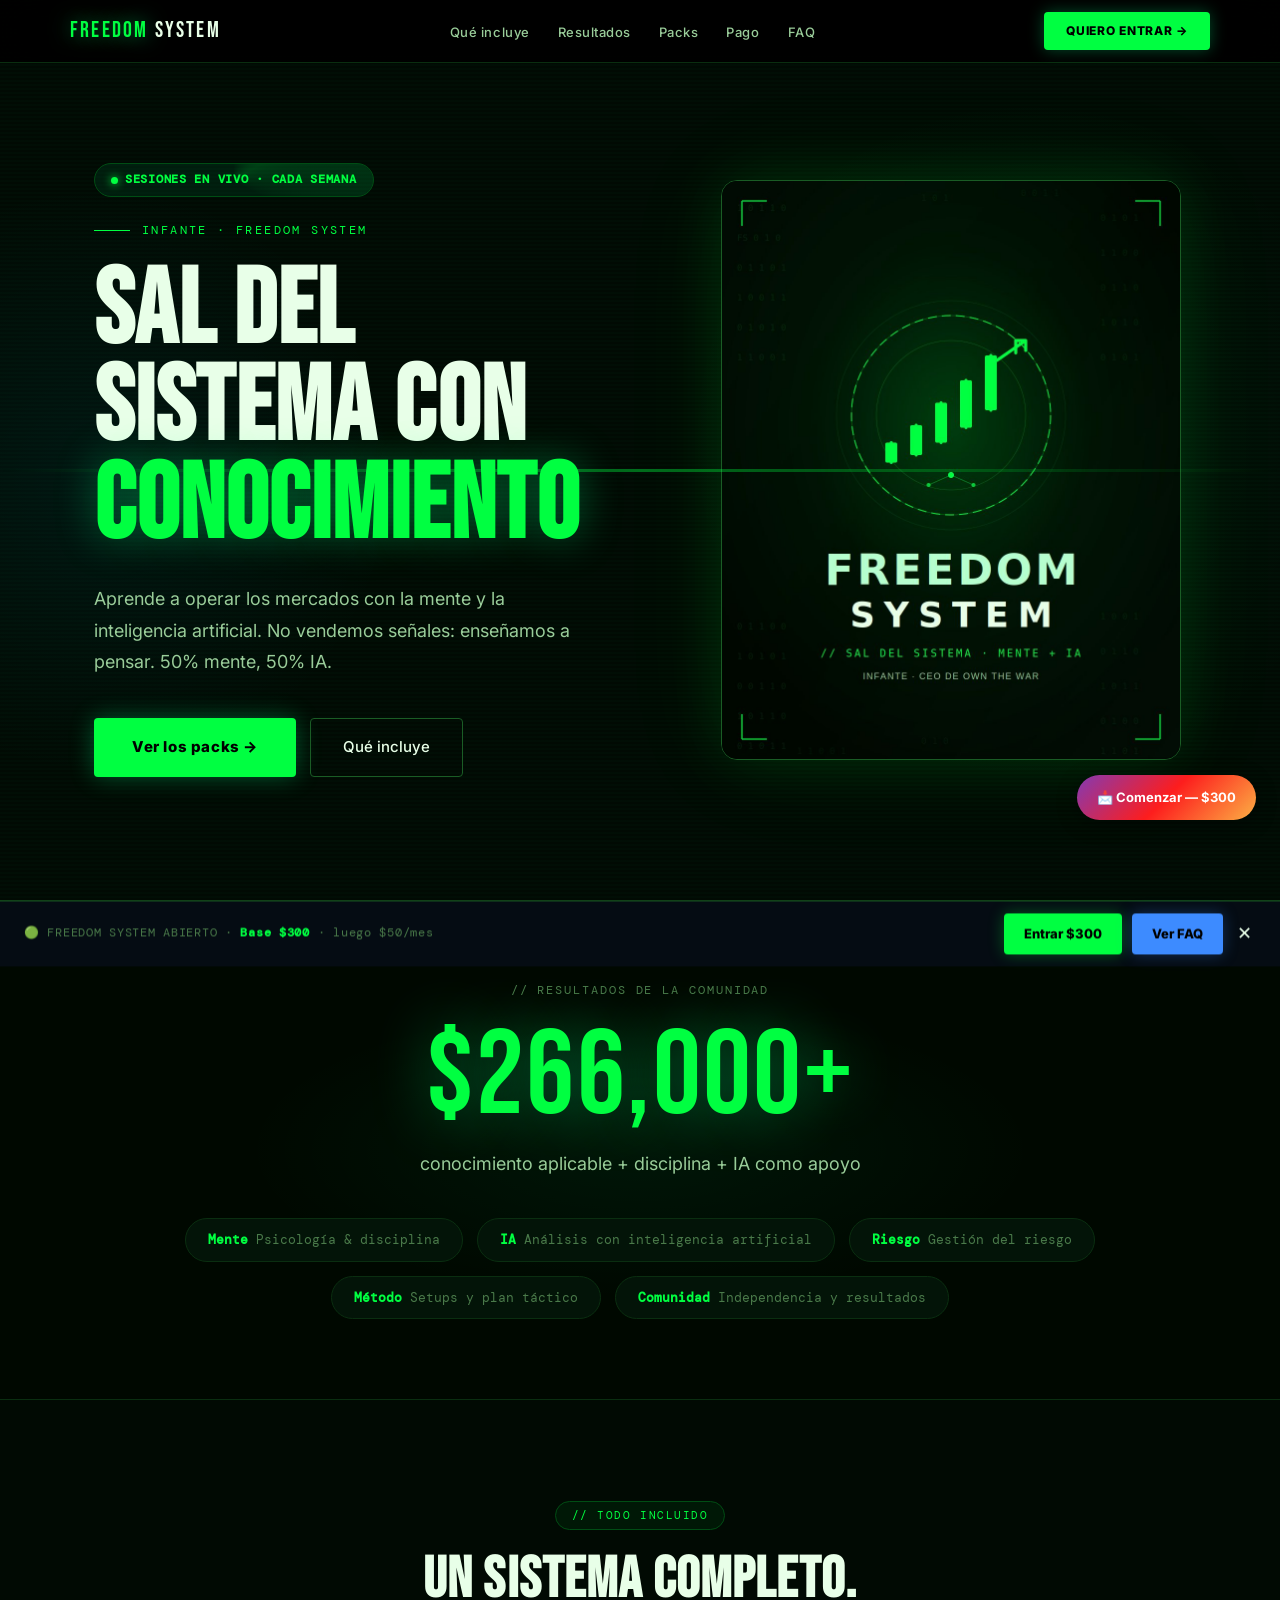
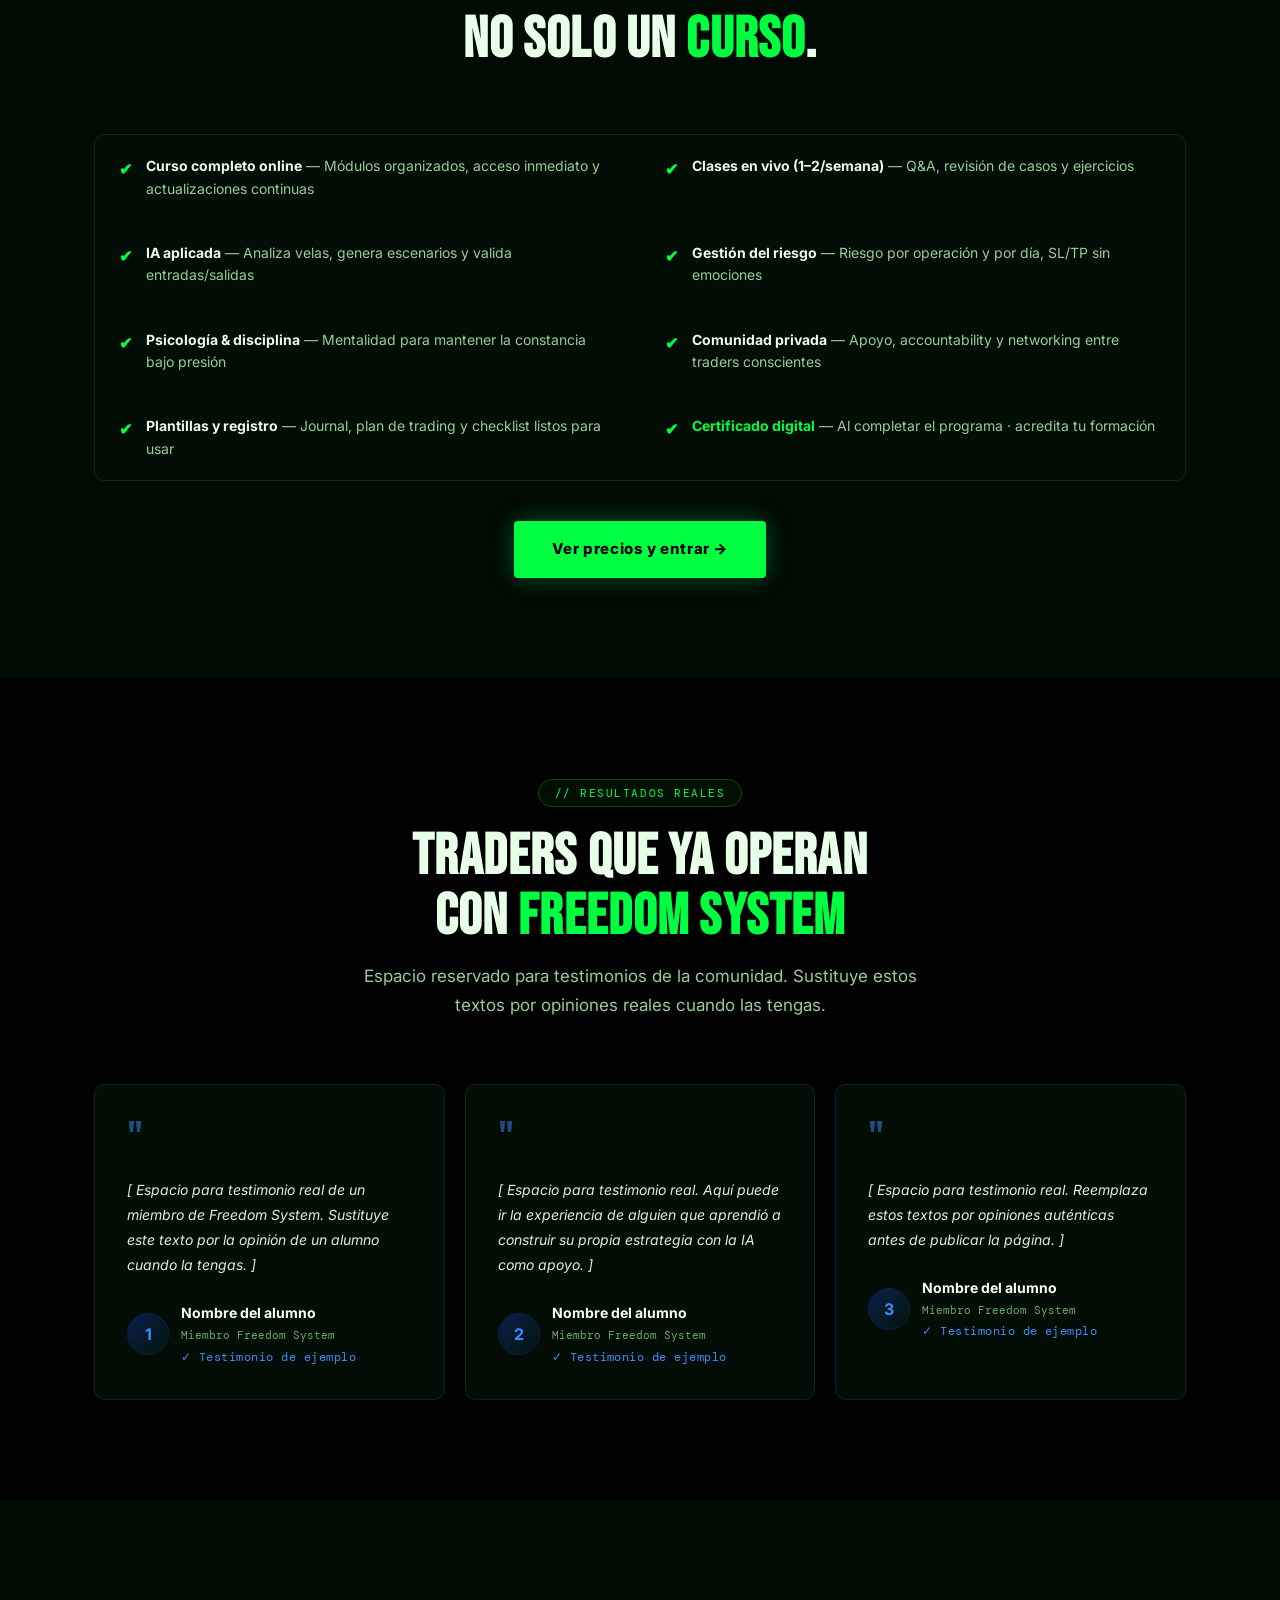
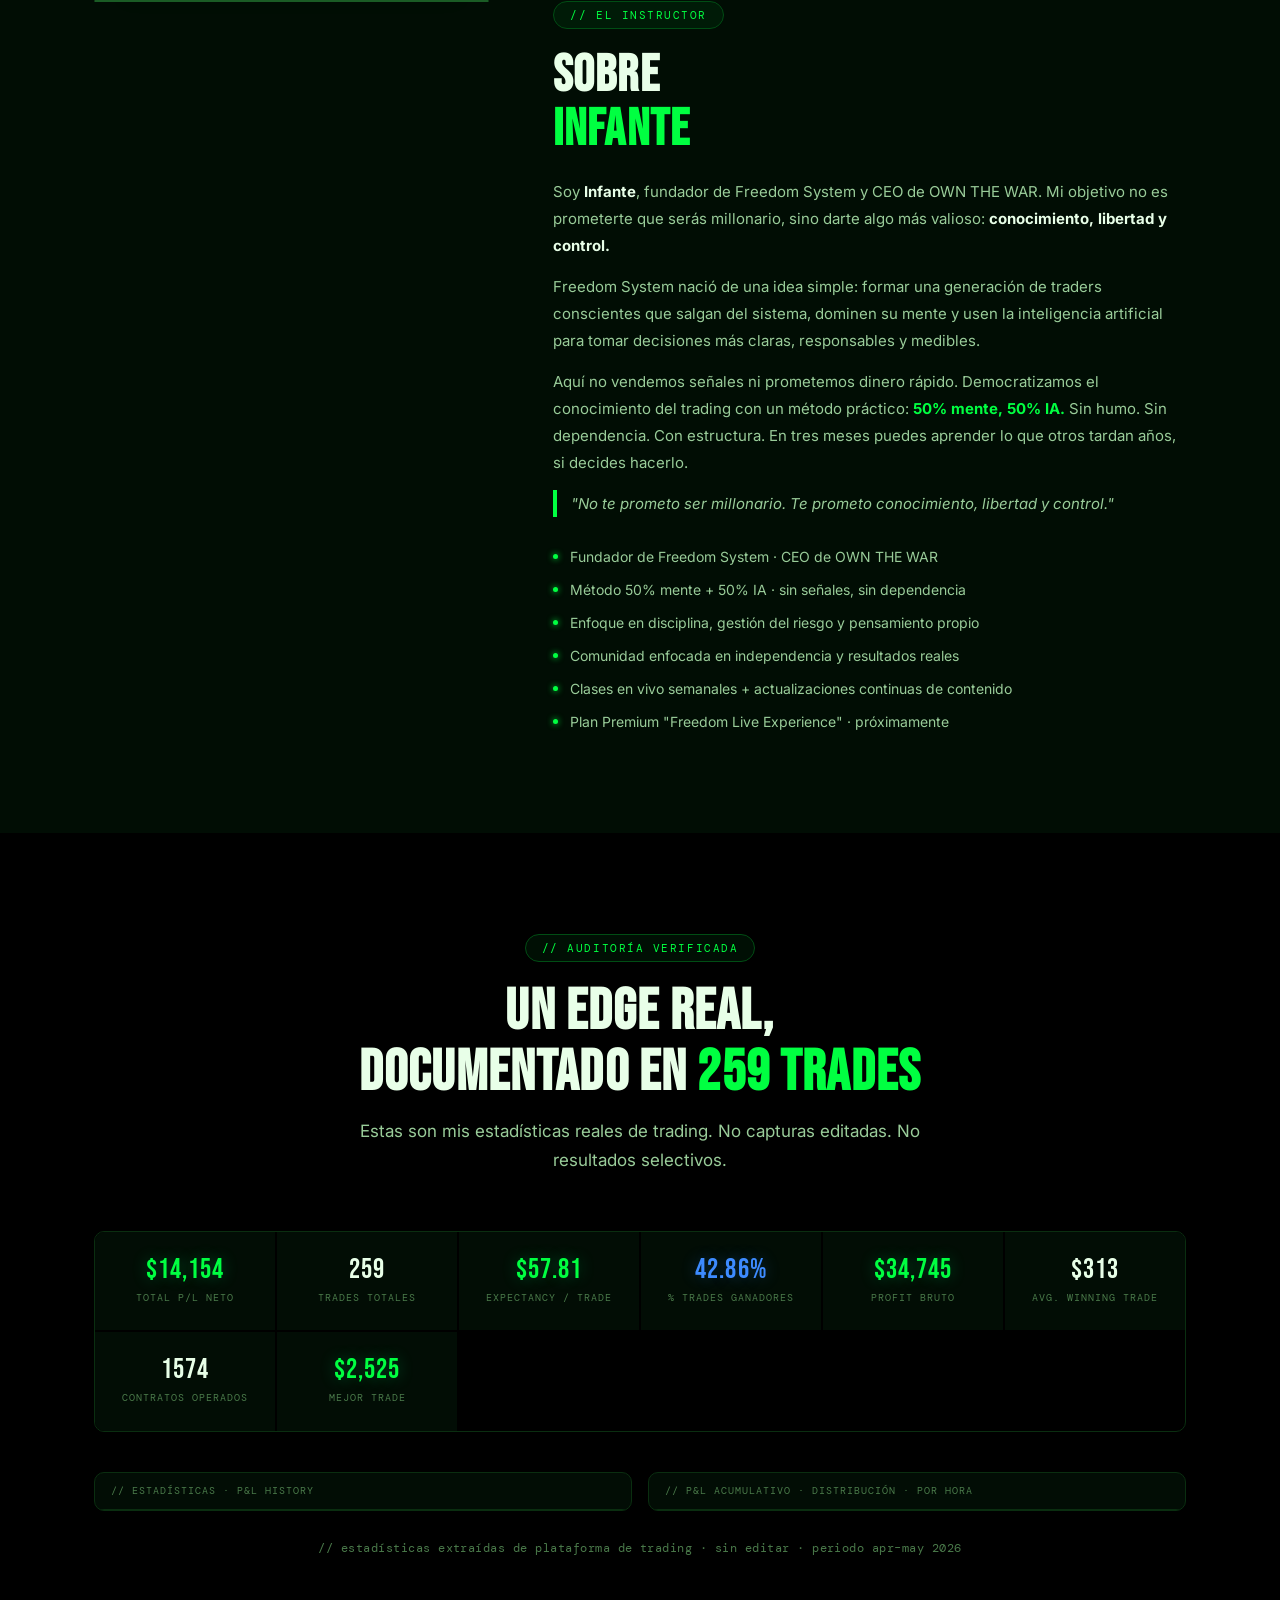
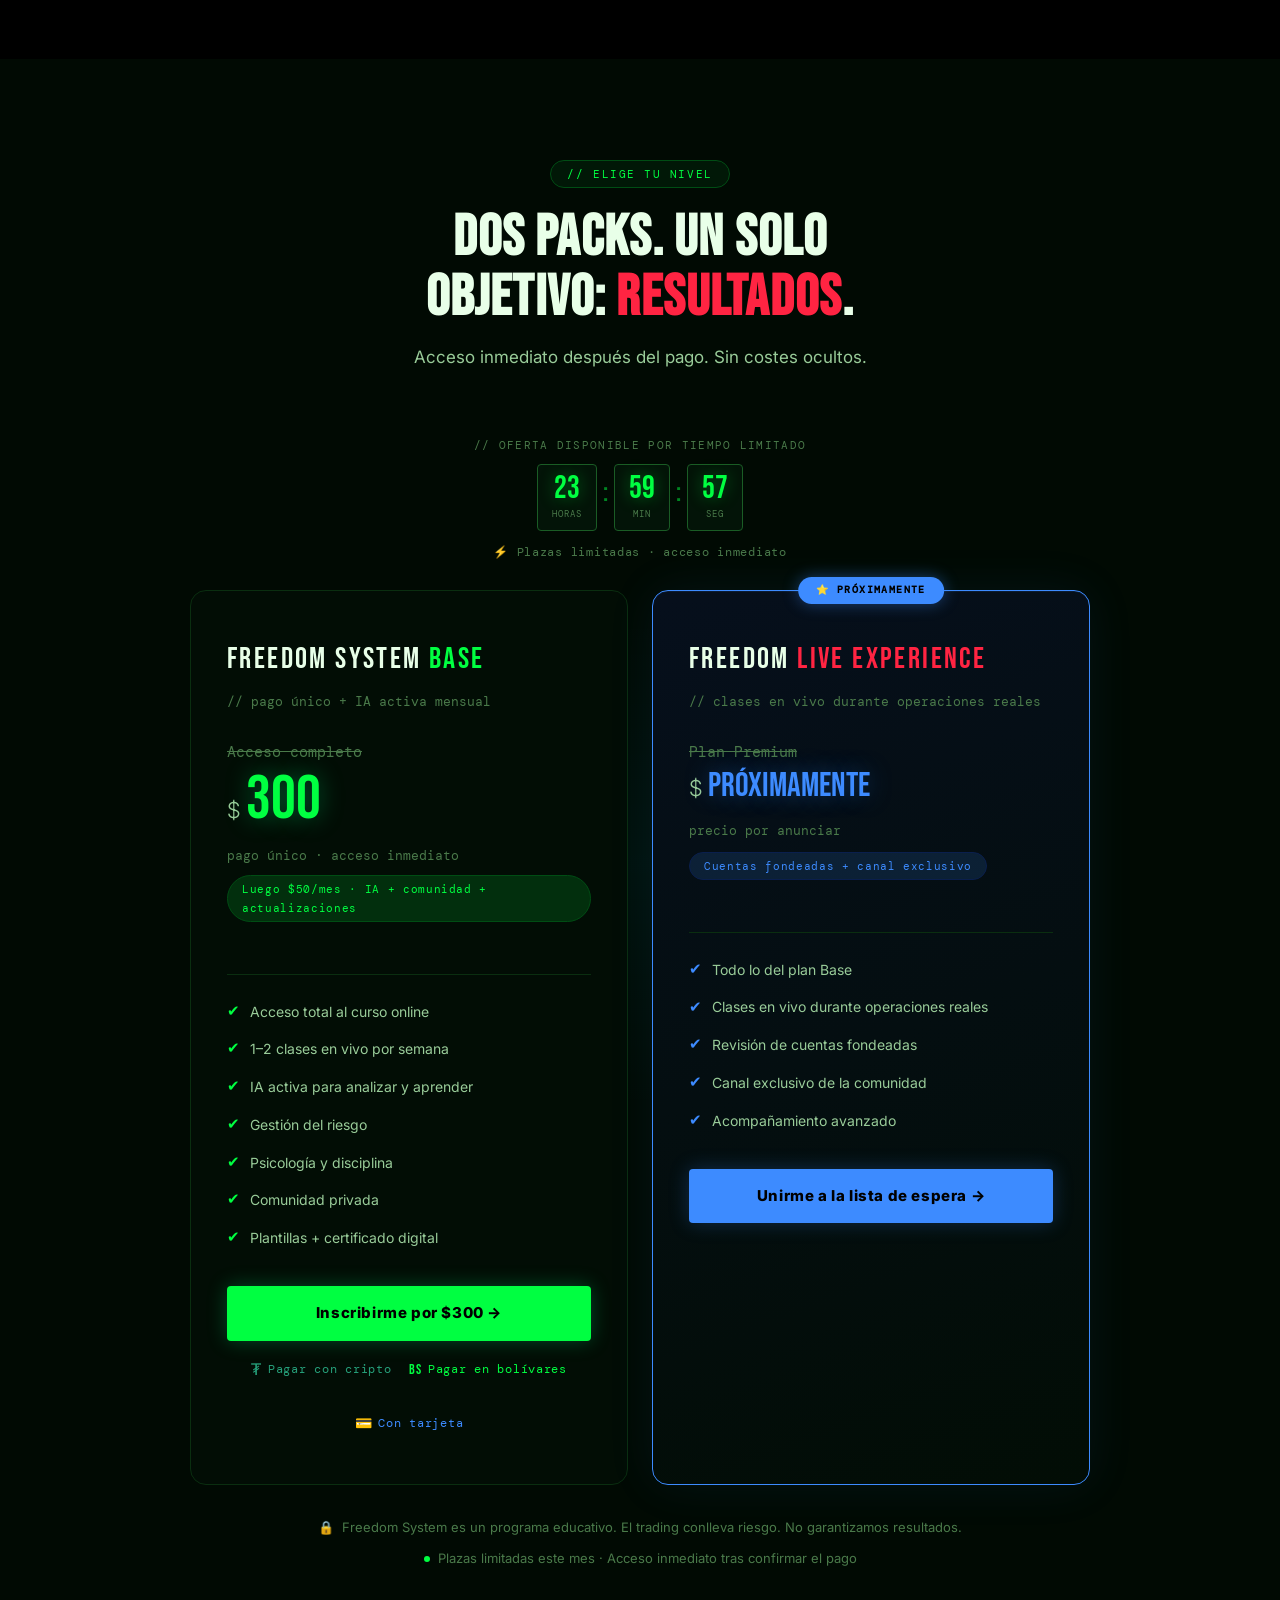
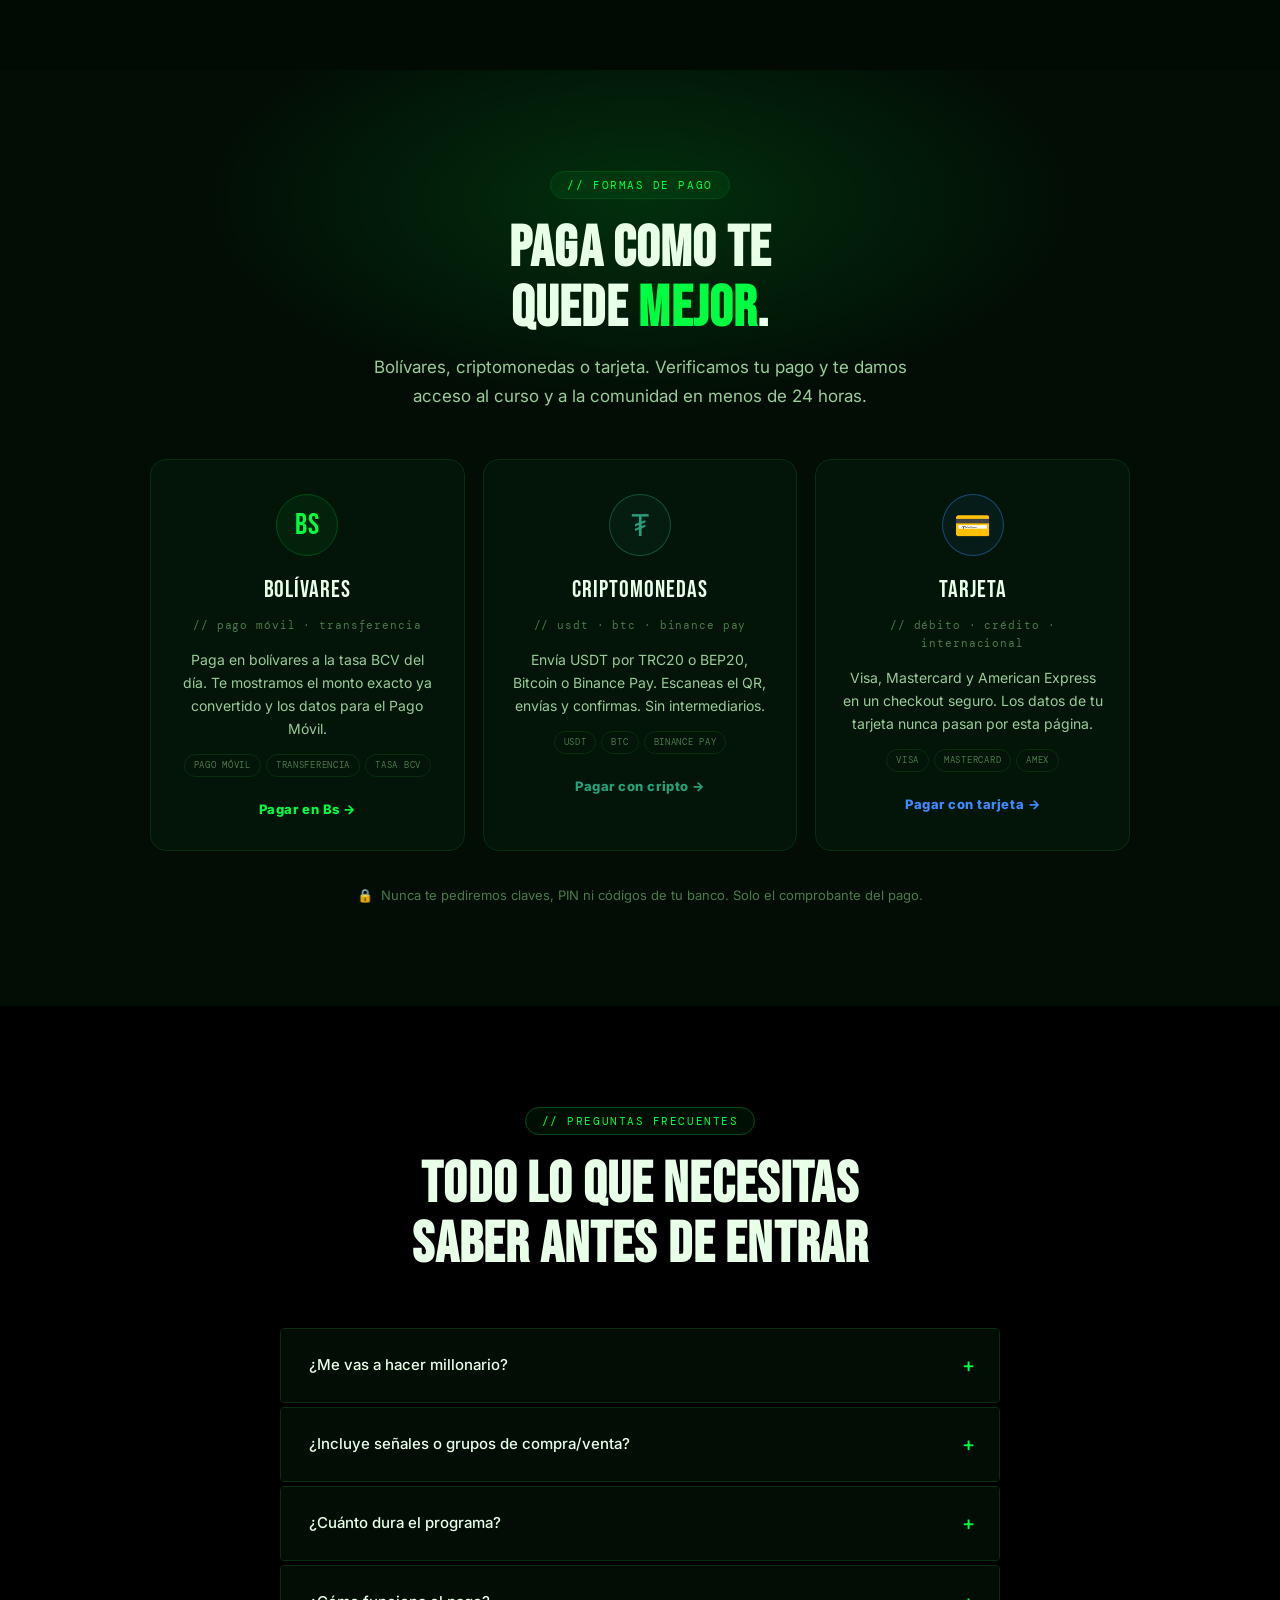
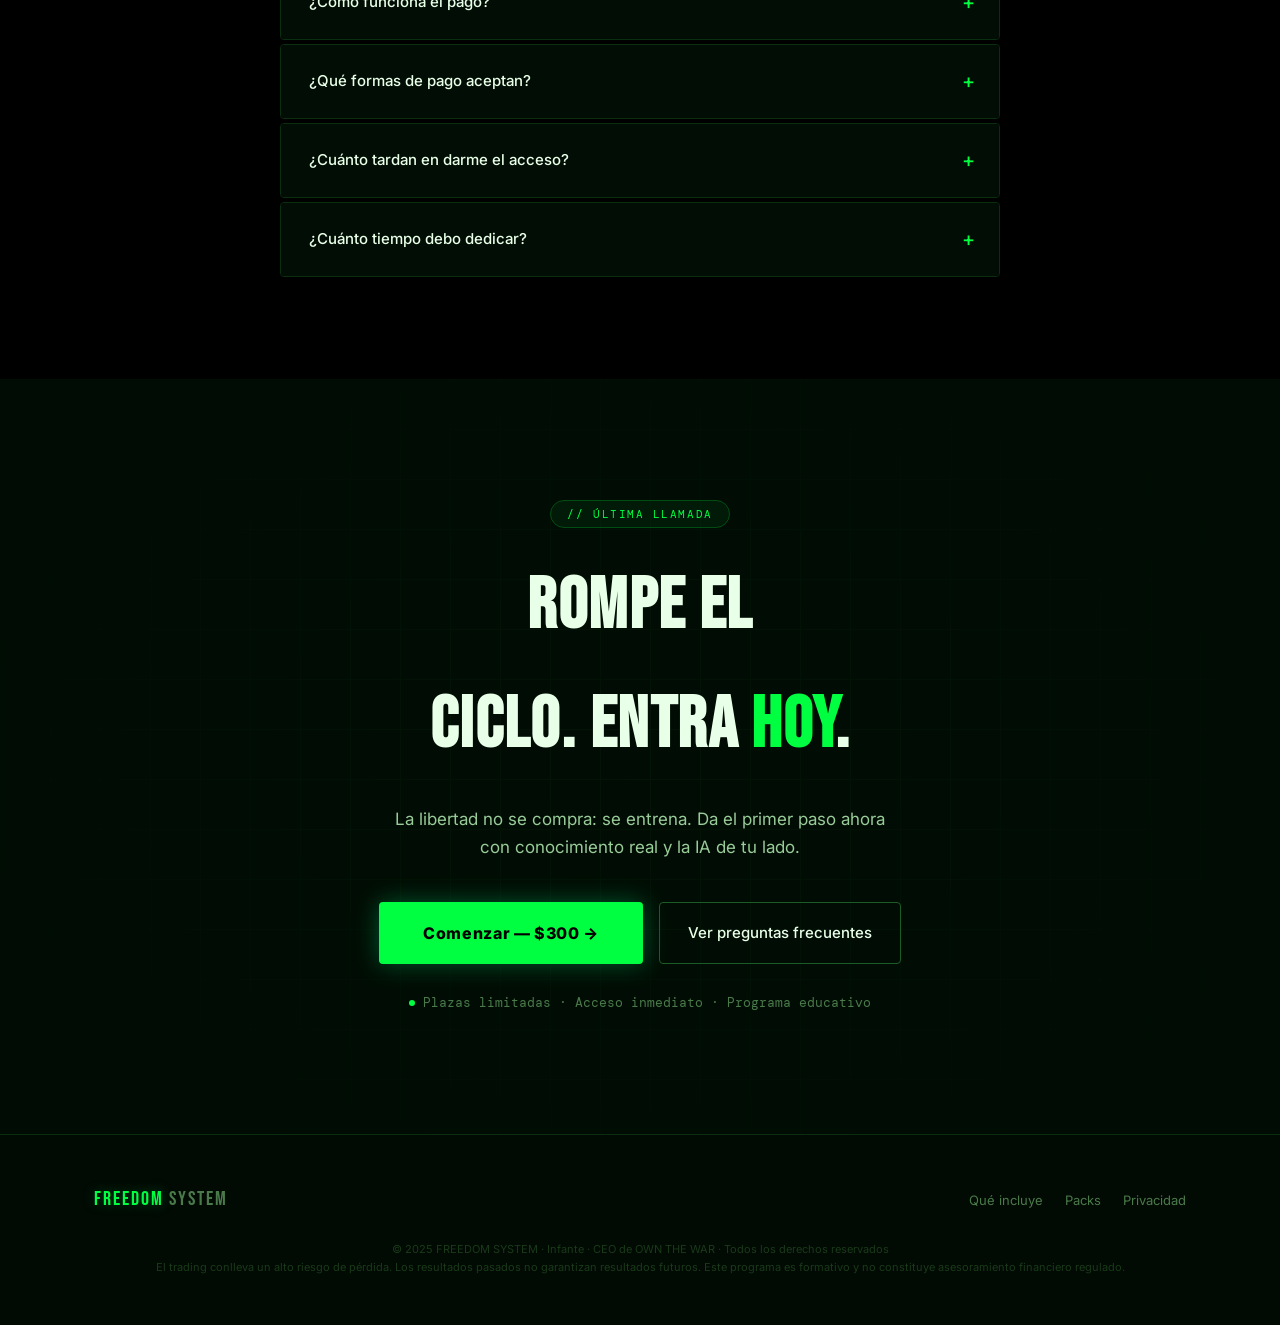
==== commit 217ed3d7: "Preparar la landing para produccion - Restaurar index.html: estaba renombrado y habria dejado el sit" ====
--- a/index.html
+++ b/index.html
@@ -6,10 +6,44 @@
 <title>FREEDOM SYSTEM — Sal del sistema con conocimiento y IA</title>
 <meta name="description" content="Freedom System: curso de trading consciente con inteligencia artificial. Aprende a pensar, no a seguir senales. Pago en bolivares, criptomonedas o tarjeta.">
 <meta name="theme-color" content="#010a03">
+<meta name="author" content="Infante · Freedom System">
+<meta name="robots" content="index, follow">
+
+<!-- ═══════════════════════════════════════════════════════════════════
+     ⚠️  AL ACTIVAR EL DOMINIO PROPIO: cambia la URL en las 4 etiquetas
+     marcadas con «URL DEL SITIO» (canonical, og:url, og:image y
+     twitter:image). Es lo único que hay que tocar aquí.
+     ═══════════════════════════════════════════════════════════════════ -->
+<link rel="canonical" href="https://cpalencia09.github.io/freedomsystem/"><!-- URL DEL SITIO -->
+
+<!-- Vista previa al compartir (WhatsApp, Instagram, Telegram, Facebook) -->
 <meta property="og:type" content="website">
+<meta property="og:site_name" content="Freedom System">
 <meta property="og:title" content="FREEDOM SYSTEM — Sal del sistema con conocimiento y IA">
-<meta property="og:description" content="Curso de trading consciente con IA. 50% mente, 50% inteligencia artificial. Sin senales, sin humo.">
+<meta property="og:description" content="Curso de trading consciente con IA. 50% mente, 50% inteligencia artificial. Sin señales, sin humo.">
 <meta property="og:locale" content="es_ES">
+<meta property="og:url" content="https://cpalencia09.github.io/freedomsystem/"><!-- URL DEL SITIO -->
+<meta property="og:image" content="https://cpalencia09.github.io/freedomsystem/og.png"><!-- URL DEL SITIO -->
+<meta property="og:image:width" content="1200">
+<meta property="og:image:height" content="630">
+<meta property="og:image:alt" content="Freedom System — Sal del sistema con conocimiento. Trading con mente e inteligencia artificial.">
+
+<meta name="twitter:card" content="summary_large_image">
+<meta name="twitter:title" content="FREEDOM SYSTEM — Sal del sistema con conocimiento y IA">
+<meta name="twitter:description" content="Curso de trading consciente con IA. 50% mente, 50% inteligencia artificial. Sin señales, sin humo.">
+<meta name="twitter:image" content="https://cpalencia09.github.io/freedomsystem/og.png"><!-- URL DEL SITIO -->
+
+<!-- Iconos -->
+<link rel="icon" href="favicon.ico" sizes="any">
+<link rel="icon" href="favicon.svg" type="image/svg+xml">
+<link rel="apple-touch-icon" href="apple-touch-icon.png">
+
+<!-- ═══ ANALÍTICA Y PÍXEL ═══════════════════════════════════════════
+     Pega aquí el código de Meta Pixel y/o Google Analytics ANTES de
+     empezar la campaña: sin el píxel instalado desde el primer día no
+     se acumula audiencia para hacer retargeting después.
+     ═══════════════════════════════════════════════════════════════════ -->
+
 <link rel="preconnect" href="https://fonts.googleapis.com">
 <link rel="preconnect" href="https://fonts.gstatic.com" crossorigin>
 <link href="https://fonts.googleapis.com/css2?family=Bebas+Neue&family=Inter:wght@300;400;500;600;700;800&family=DM+Mono:wght@400;500&display=swap" rel="stylesheet">
@@ -2094,9 +2128,9 @@
       <ul class="footer-links">
         <li><a href="#includes">Qué incluye</a></li>
         <li><a href="#pricing">Packs</a></li>
-        <li><a href="#" target="_blank">Instagram</a></li>
-        <li><a href="#">Telegram</a></li>
-        <li><a href="#">Privacidad</a></li>
+        <li id="footIgItem"><a id="footIg" href="#" target="_blank" rel="noopener">Instagram</a></li>
+        <li id="footTgItem"><a id="footTg" href="#" target="_blank" rel="noopener">Telegram</a></li>
+        <li><a href="privacidad.html">Privacidad</a></li>
       </ul>
     </div>
     <div class="footer-legal">
@@ -2392,6 +2426,7 @@
   /* ── Contacto para confirmar los pagos ────────────────── */
   whatsapp:  '584120000000',          // número con código de país, SIN + ni espacios
   instagram: 'tu_instagram',          // usuario sin @  (deja '' para ocultar el botón)
+  telegram:  '',                      // usuario o grupo sin @ (deja '' para ocultar el enlace del pie)
   email:     'pagos@tudominio.com',   // se usa si no hay WhatsApp configurado
 
   /* ── Planes ───────────────────────────────────────────── */
@@ -2445,6 +2480,25 @@
   }
 };
 /* ═══════ FIN DE LA CONFIGURACIÓN ═══════════════════════════ */
+
+/* Enlaces sociales del pie de página: se rellenan desde PAY_CONFIG.
+   Si el usuario está vacío, el enlace se oculta en lugar de quedar muerto. */
+(function () {
+  const social = [
+    { item: 'footIgItem', link: 'footIg', user: PAY_CONFIG.instagram, base: 'https://instagram.com/' },
+    { item: 'footTgItem', link: 'footTg', user: PAY_CONFIG.telegram,  base: 'https://t.me/'          }
+  ];
+  const apply = () => social.forEach(s => {
+    const li = document.getElementById(s.item);
+    const a  = document.getElementById(s.link);
+    if (!li || !a) return;
+    const user = (s.user || '').trim().replace(/^@/, '');
+    if (user && user.indexOf('tu_') !== 0) { a.href = s.base + user; }
+    else { li.style.display = 'none'; }
+  });
+  if (document.readyState === 'loading') document.addEventListener('DOMContentLoaded', apply);
+  else apply();
+})();
 
 
 const payState = {
@@ -2728,11 +2782,20 @@
 
 /* ─── Countdown ───────────────────────────────────── */
 (function() {
+  /* Algunos navegadores bloquean el almacenamiento (modo privado, ajustes de
+     cookies, navegadores dentro de apps). Sin este blindaje, la excepción
+     detendría todo el script que viene después. */
+  const store = {
+    get(k)    { try { return localStorage.getItem(k); }   catch (e) { return null; } },
+    set(k, v) { try { localStorage.setItem(k, v); }       catch (e) {} },
+    del(k)    { try { localStorage.removeItem(k); }       catch (e) {} }
+  };
+
   const key = 'ep_cd_end';
-  let end = localStorage.getItem(key);
+  let end = store.get(key);
   if (!end || Date.now() > parseInt(end)) {
     end = Date.now() + 24 * 60 * 60 * 1000;
-    localStorage.setItem(key, end);
+    store.set(key, end);
   }
   function tick() {
     const hEl = document.getElementById('cd-h');
@@ -2740,7 +2803,7 @@
     const sEl = document.getElementById('cd-s');
     if (!hEl || !mEl || !sEl) return;
     const diff = parseInt(end) - Date.now();
-    if (diff <= 0) { localStorage.removeItem(key); return; }
+    if (diff <= 0) { store.del(key); return; }
     hEl.textContent = String(Math.floor(diff / 3600000)).padStart(2,'0');
     mEl.textContent = String(Math.floor((diff % 3600000) / 60000)).padStart(2,'0');
     sEl.textContent = String(Math.floor((diff % 60000) / 1000)).padStart(2,'0');
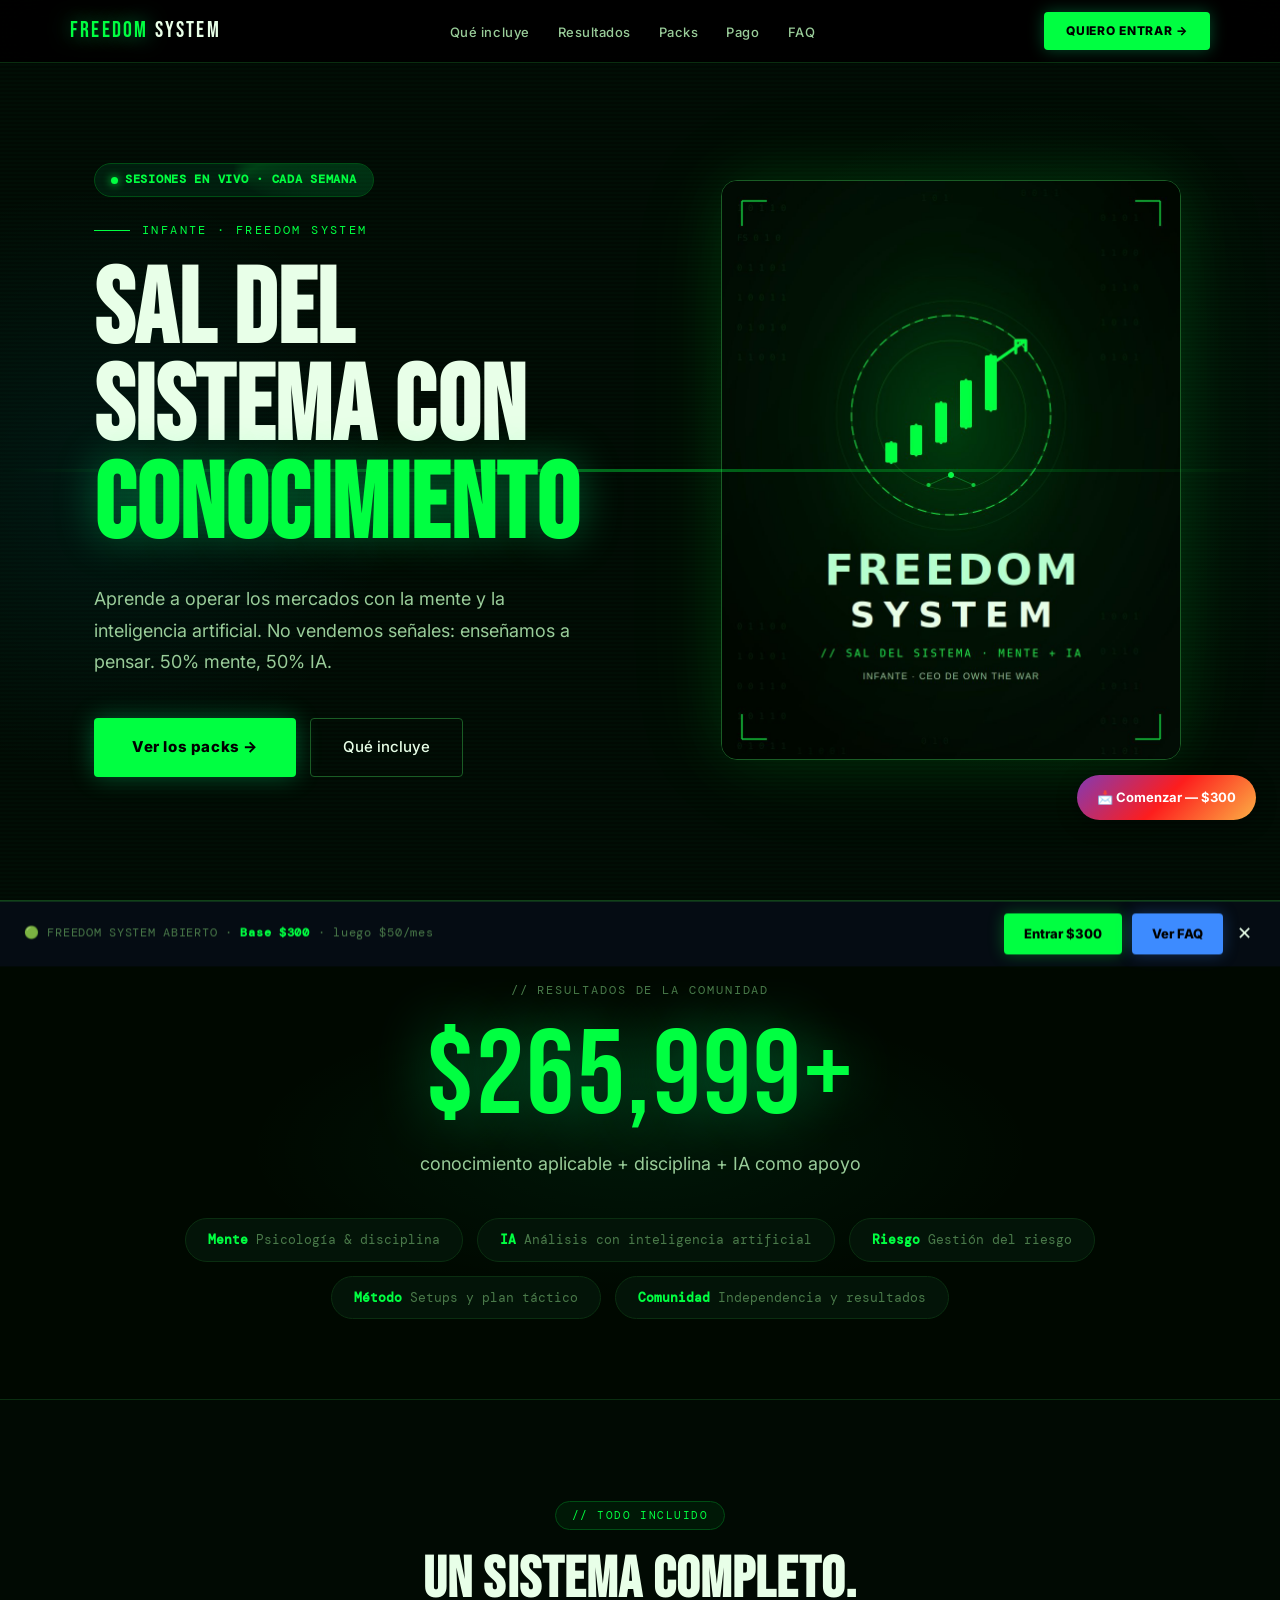
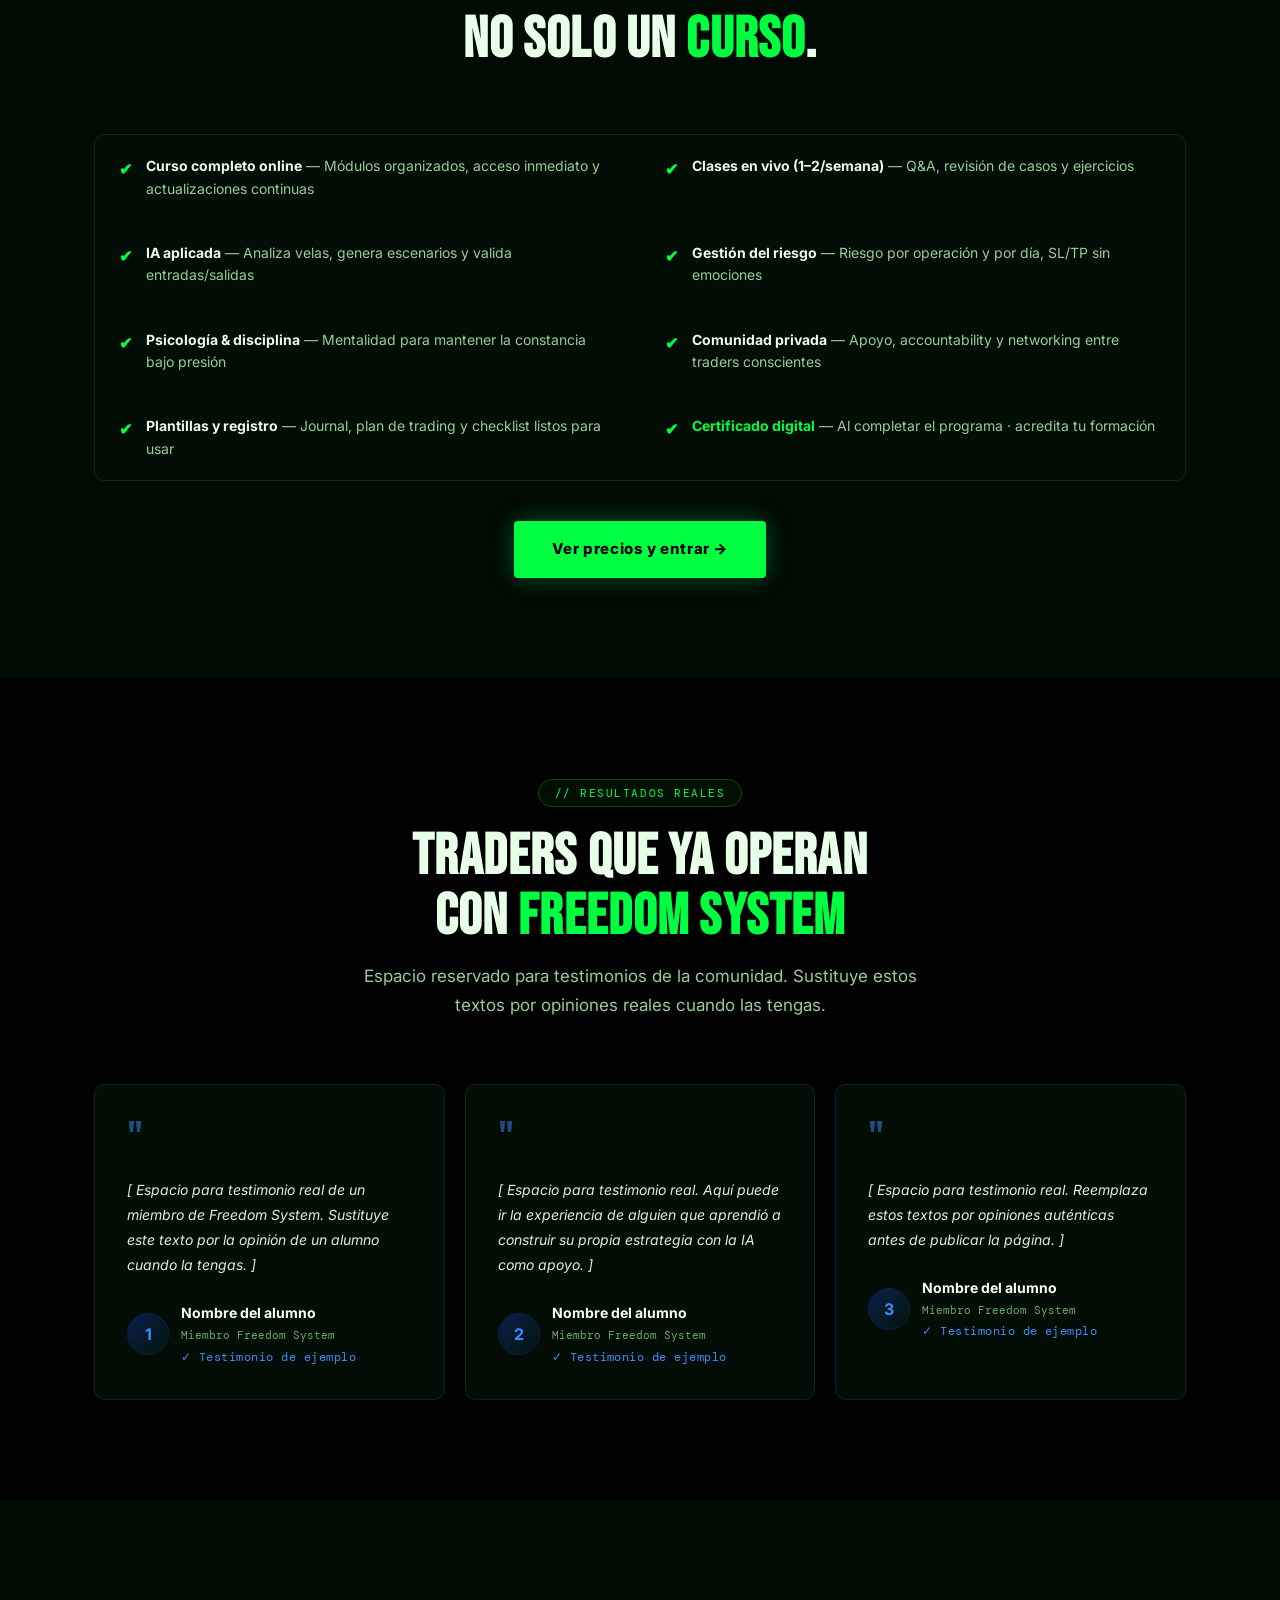
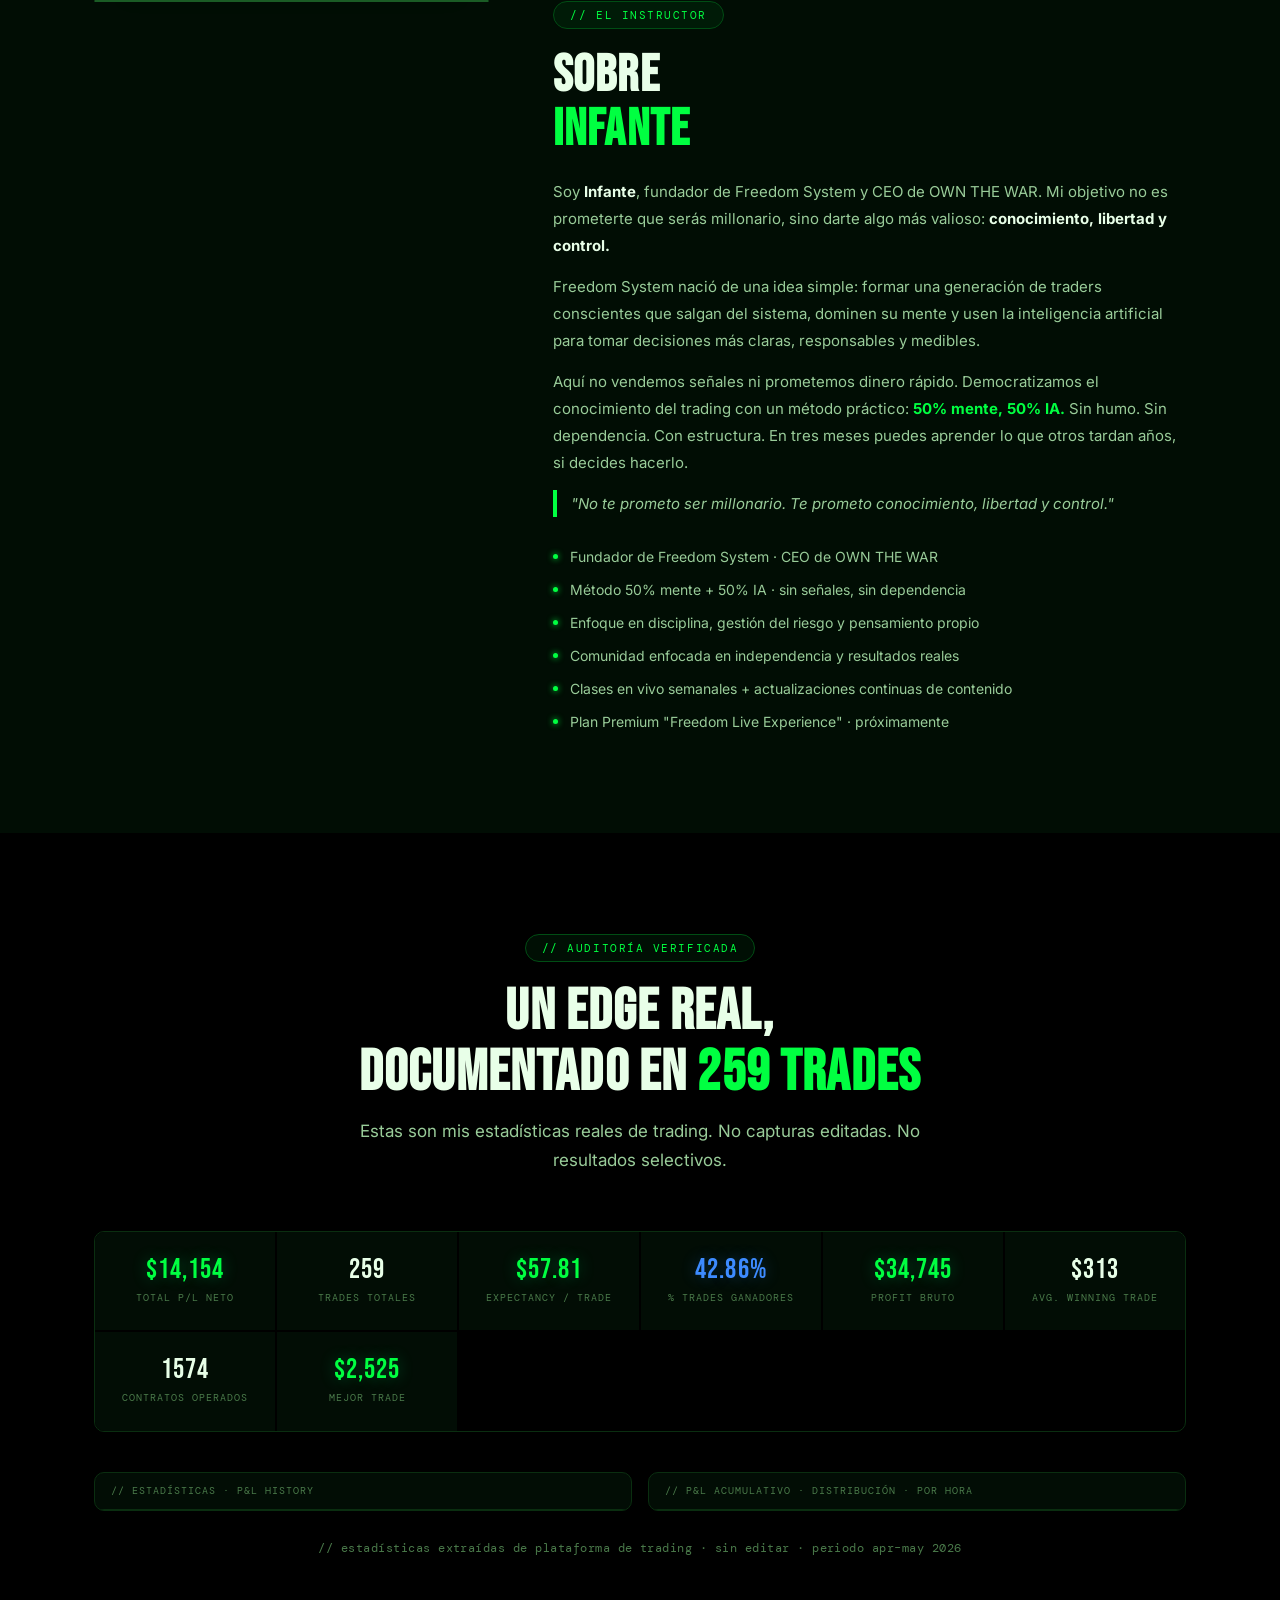
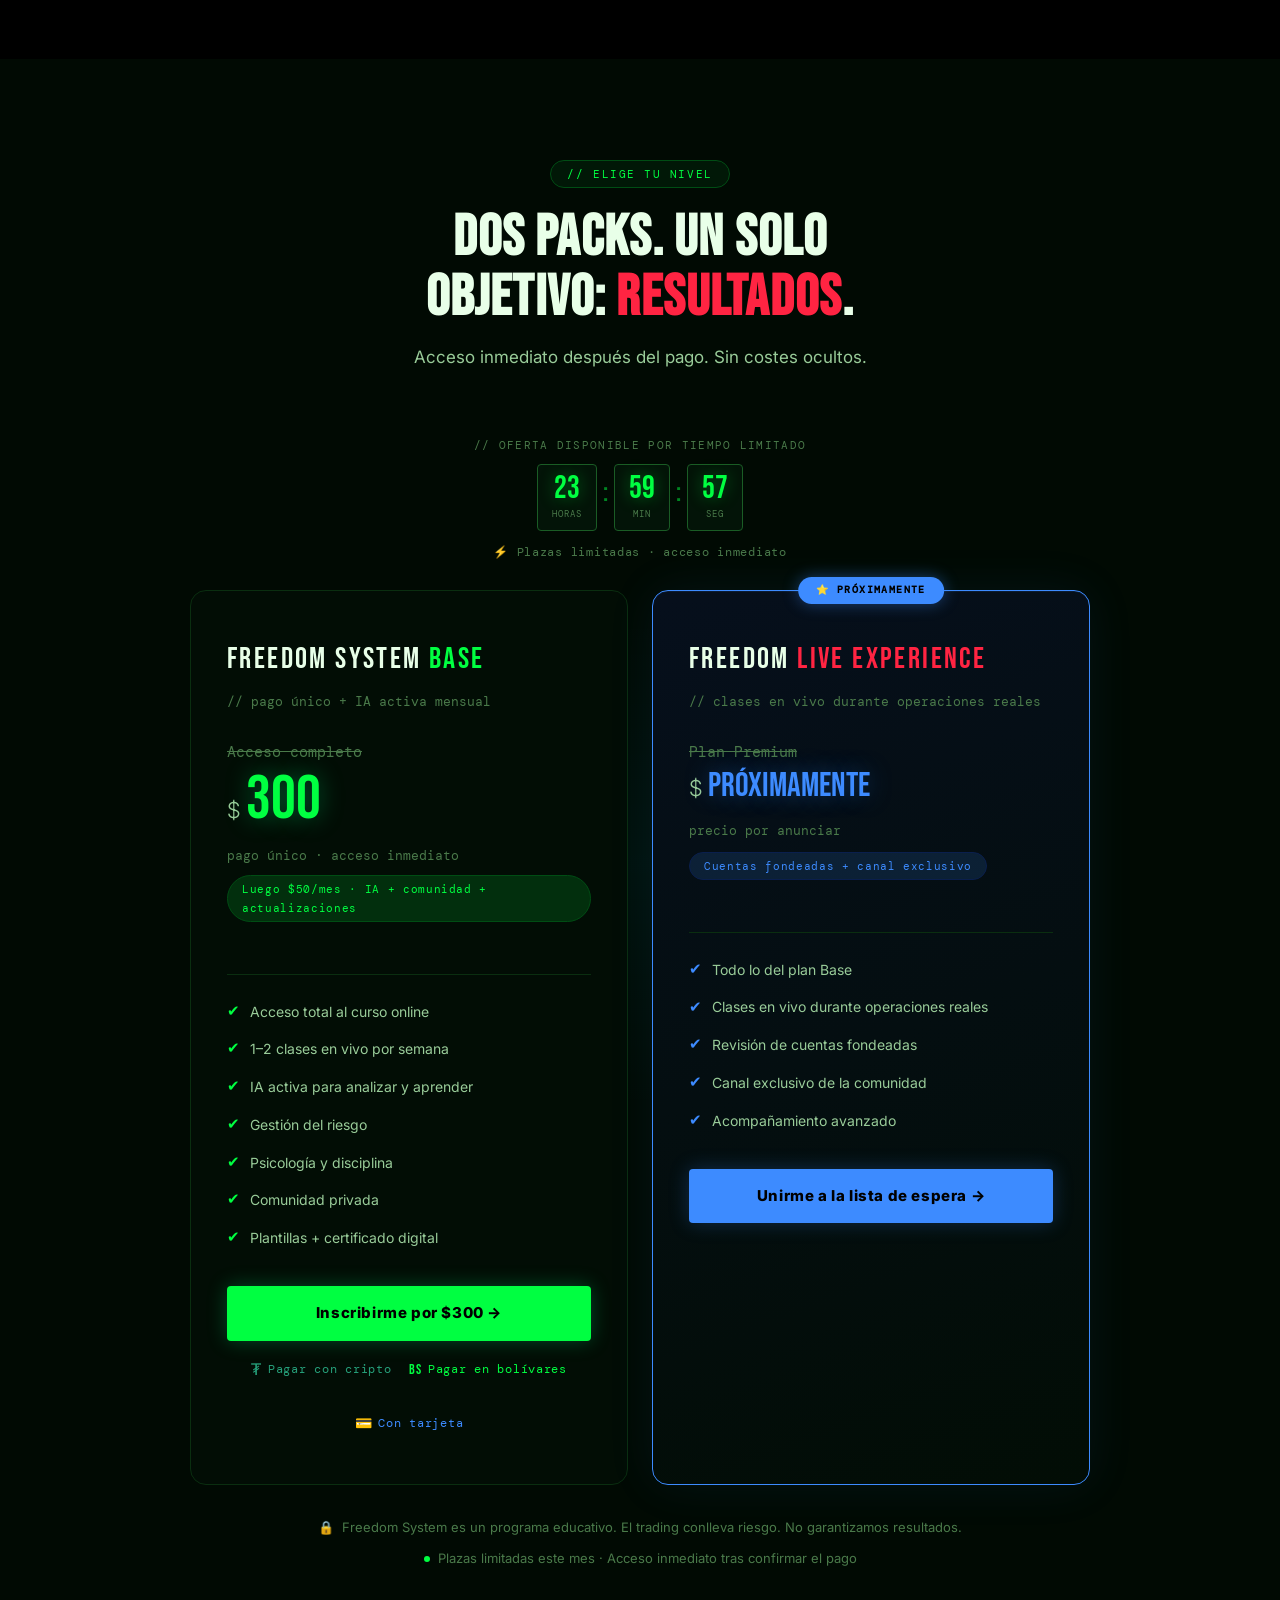
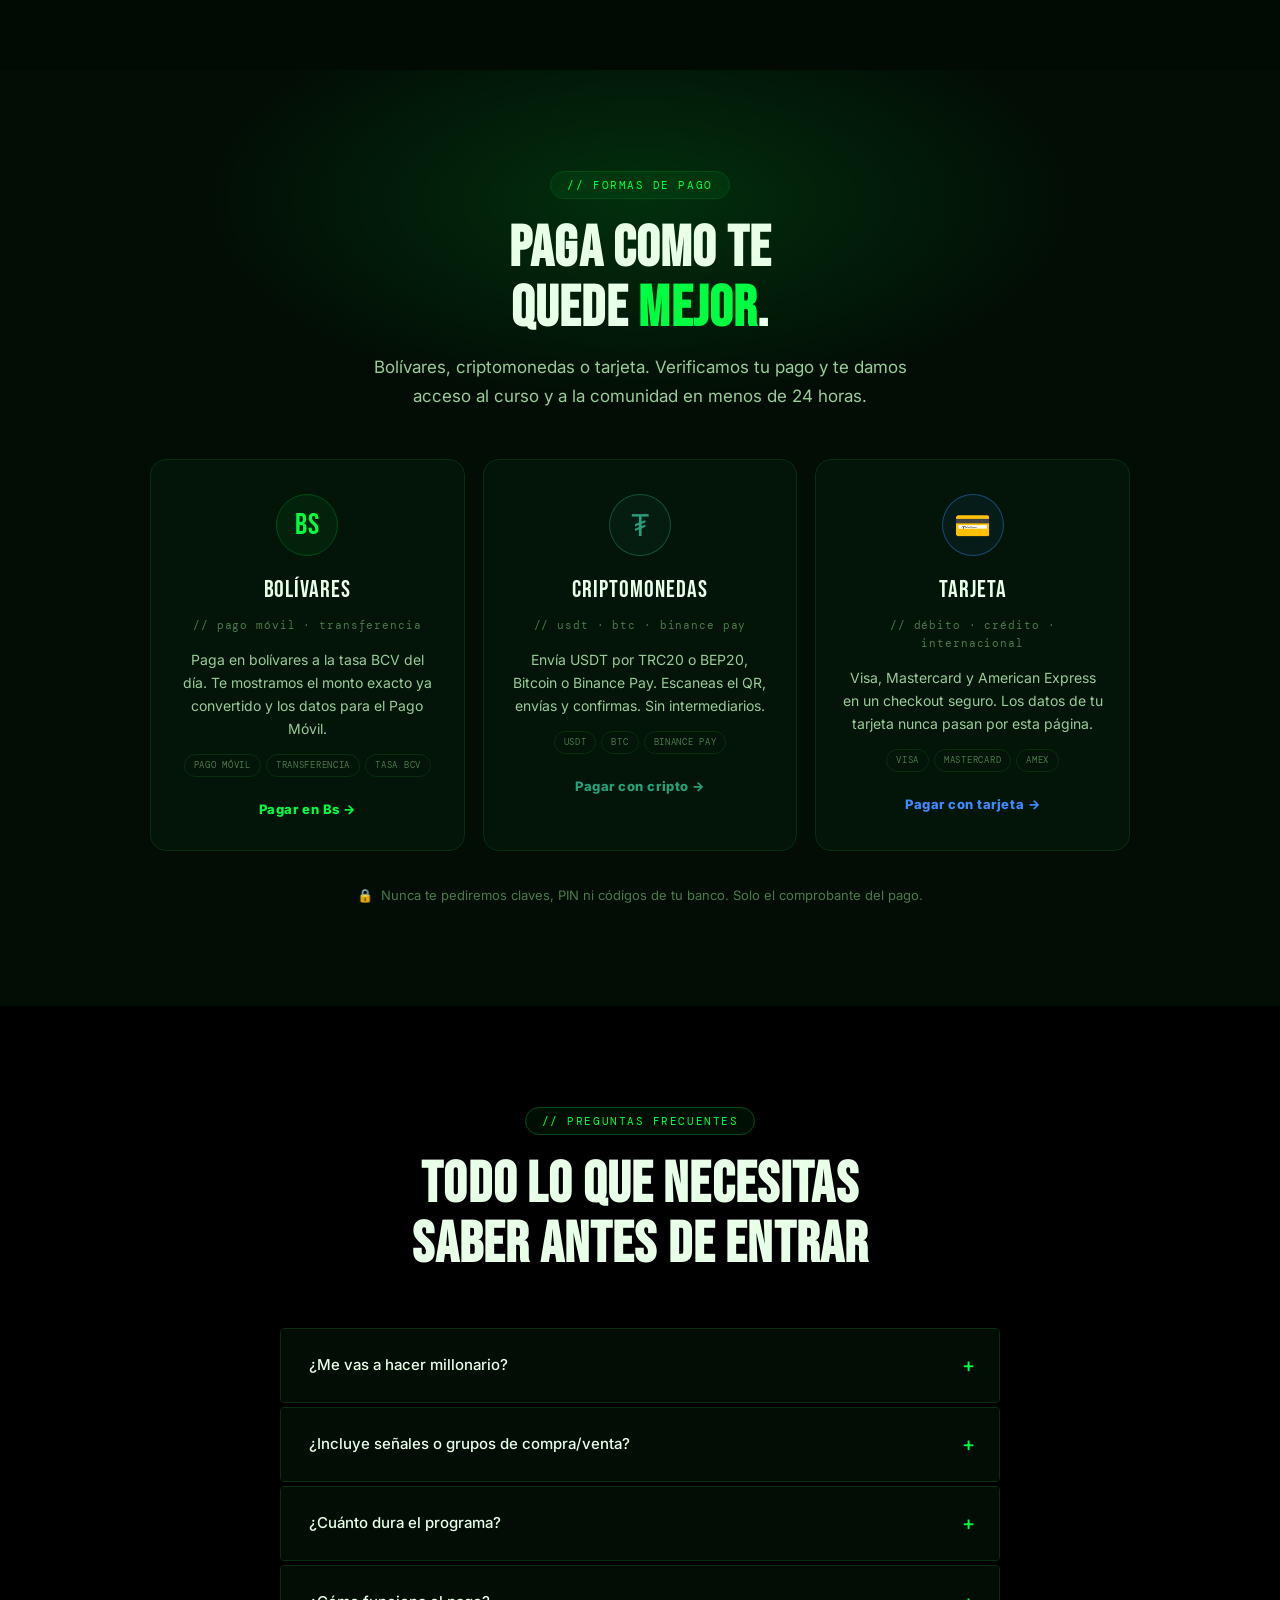
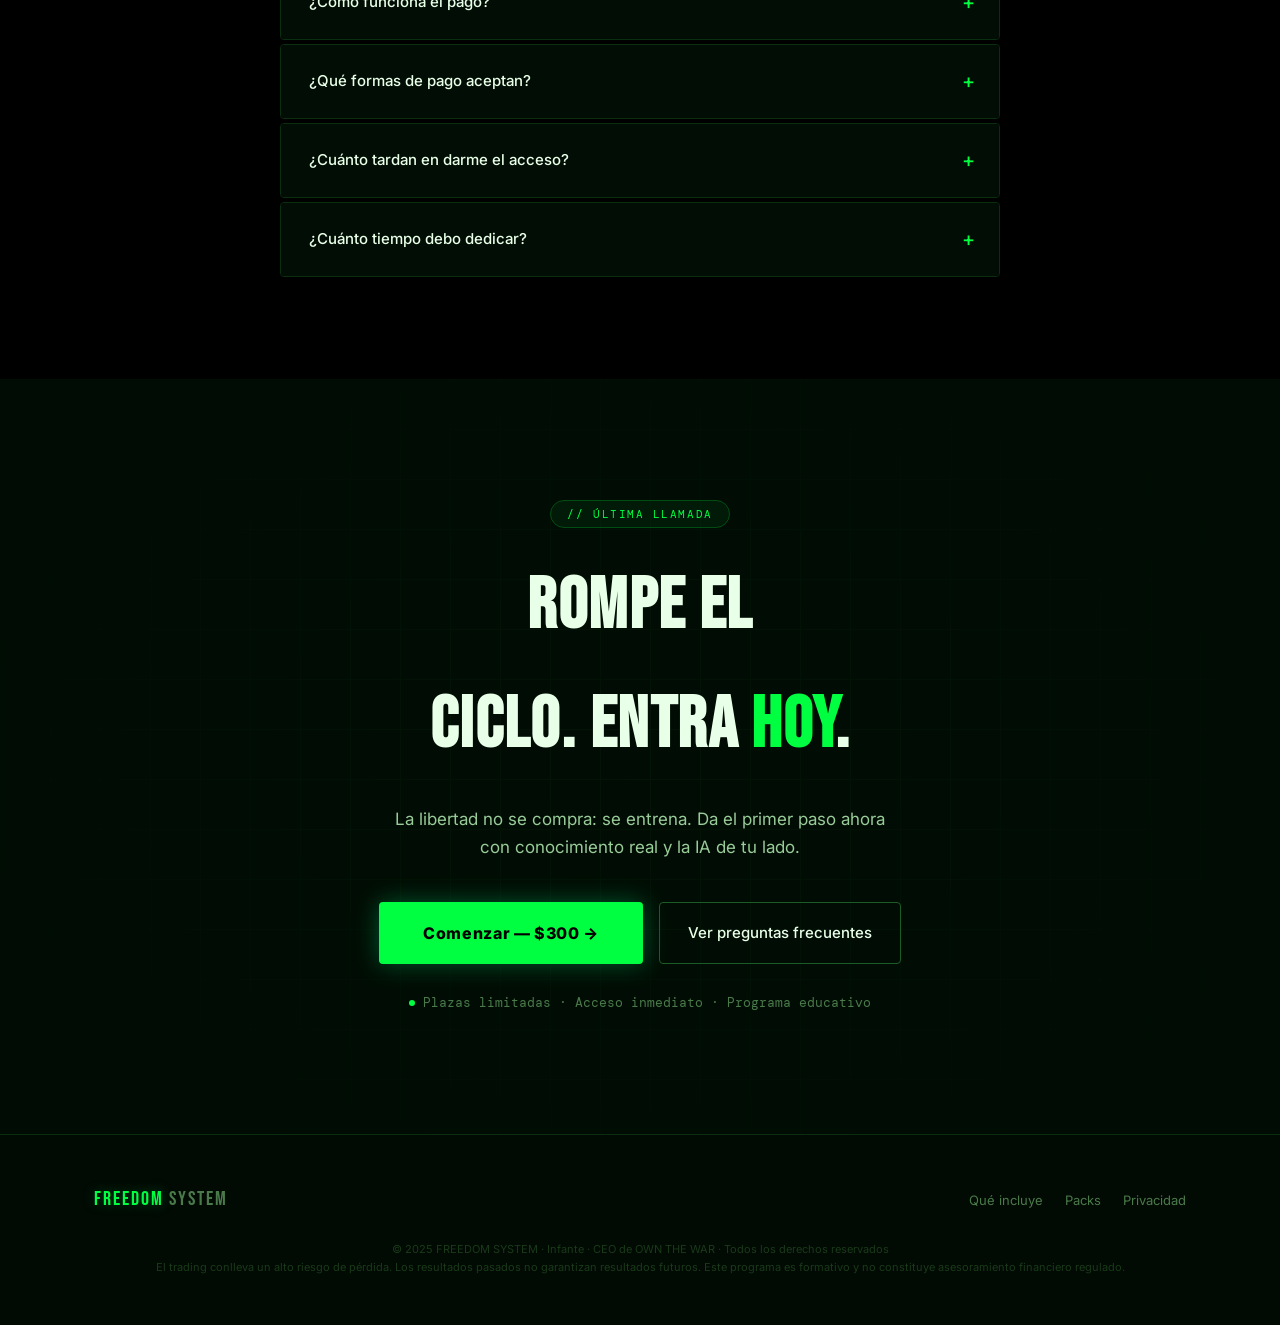
==== commit 5233c6e0: "Hacer robusta la actualizacion diaria de la tasa BCV La consulta automatica ya funcionaba (se pide a" ====
--- a/index.html
+++ b/index.html
@@ -2168,7 +2168,7 @@
     <div class="pay-amount">
       <div class="pay-amount-usd"><span class="curr">$</span><span id="payUsd">300</span></div>
       <div class="pay-amount-conv" id="payConv">≈ <strong>Bs 151.180,02</strong></div>
-      <div class="pay-rate-note" id="payRateNote"><span class="live-dot"></span>Tasa BCV Bs 755,90 · actualizada hoy</div>
+      <div class="pay-rate-note" id="payRateNote"><span class="live-dot"></span>Consultando la tasa BCV del día…</div>
     </div>
 
     <!-- Tabs -->
@@ -2442,7 +2442,8 @@
     cedula:   'V-00.000.000',
     titular:  'NOMBRE APELLIDO',
     cuenta:   '0102-0000-00-0000000000',   // deja '' si solo aceptas Pago Móvil
-    rate:     755.90,                       // tasa de respaldo si falla la consulta automática
+    rate:     791.67,                       // respaldo final (BCV del 28/08/2026). Solo se usa si falla
+                                            // la consulta Y el visitante no tiene ninguna tasa guardada
     autoRate: true,                         // true = consulta la tasa BCV oficial cada vez que se abre
     rateApi:  'https://ve.dolarapi.com/v1/dolares/oficial'
   },
@@ -2514,23 +2515,51 @@
 function payFmtVes(n)   { return 'Bs ' + n.toLocaleString('es-VE', { minimumFractionDigits: 2, maximumFractionDigits: 2 }); }
 function paySet(id, txt) { const el = document.getElementById(id); if (el) el.textContent = txt; }
 
-/* ─── Tasa BCV oficial ────────────────────────────────────── */
+/* ─── Tasa BCV oficial ──────────────────────────────────────
+   Se consulta al cargar la pagina y cada vez que se abre el checkout, asi que
+   la tasa se renueva sola cada dia sin tocar el codigo.
+
+   La ultima tasa buena queda guardada en el navegador del visitante. Si algun
+   dia el servicio no responde, se usa esa en lugar del valor de respaldo del
+   config, que envejece en cuanto pasan unas semanas sin tocarlo. Orden de
+   preferencia: tasa del dia → ultima tasa conocida → respaldo del config. */
+const RATE_CACHE = 'fs_bcv_rate';
+const rateStore = {
+  get()  { try { return JSON.parse(localStorage.getItem(RATE_CACHE) || 'null'); } catch (e) { return null; } },
+  set(o) { try { localStorage.setItem(RATE_CACHE, JSON.stringify(o)); } catch (e) {} }
+};
+
+function payApplyRate(value, fechaISO) {
+  const v = Number(value);
+  if (!isFinite(v) || v <= 0) return false;
+  payState.rate = v;
+  const f = fechaISO ? new Date(fechaISO) : null;
+  payState.rateLabel = (f && !isNaN(f))
+    ? 'BCV · ' + f.toLocaleDateString('es-VE', { day: '2-digit', month: '2-digit', year: 'numeric' })
+    : 'BCV oficial';
+  payRefresh();
+  return true;
+}
+
 function payFetchRate() {
   const cfg = PAY_CONFIG.ves;
   if (!cfg.autoRate || !cfg.rateApi) return;
+
+  /* 1 · Pintar de inmediato la ultima tasa conocida, para no mostrar nunca el
+        valor de respaldo si ya hubo una consulta buena antes. */
+  const cached = rateStore.get();
+  if (cached) payApplyRate(cached.v, cached.d);
+
+  /* 2 · Pedir la tasa del dia y actualizar si llega. */
   fetch(cfg.rateApi, { cache: 'no-store' })
     .then(r => r.ok ? r.json() : Promise.reject())
     .then(d => {
       const v = Number(d.promedio || d.venta || d.compra || d.price);
-      if (!isFinite(v) || v <= 0) return;
-      payState.rate = v;
-      const f = d.fechaActualizacion ? new Date(d.fechaActualizacion) : null;
-      payState.rateLabel = f && !isNaN(f)
-        ? 'BCV · ' + f.toLocaleDateString('es-VE', { day: '2-digit', month: '2-digit', year: 'numeric' })
-        : 'BCV oficial';
-      payRefresh();
+      if (payApplyRate(v, d.fechaActualizacion)) {
+        rateStore.set({ v: v, d: d.fechaActualizacion || null, t: Date.now() });
+      }
     })
-    .catch(() => { /* se mantiene la tasa de respaldo del config */ });
+    .catch(() => { /* queda la tasa cacheada o, en su defecto, la del config */ });
 }
 
 /* ─── Redes cripto ────────────────────────────────────────── */
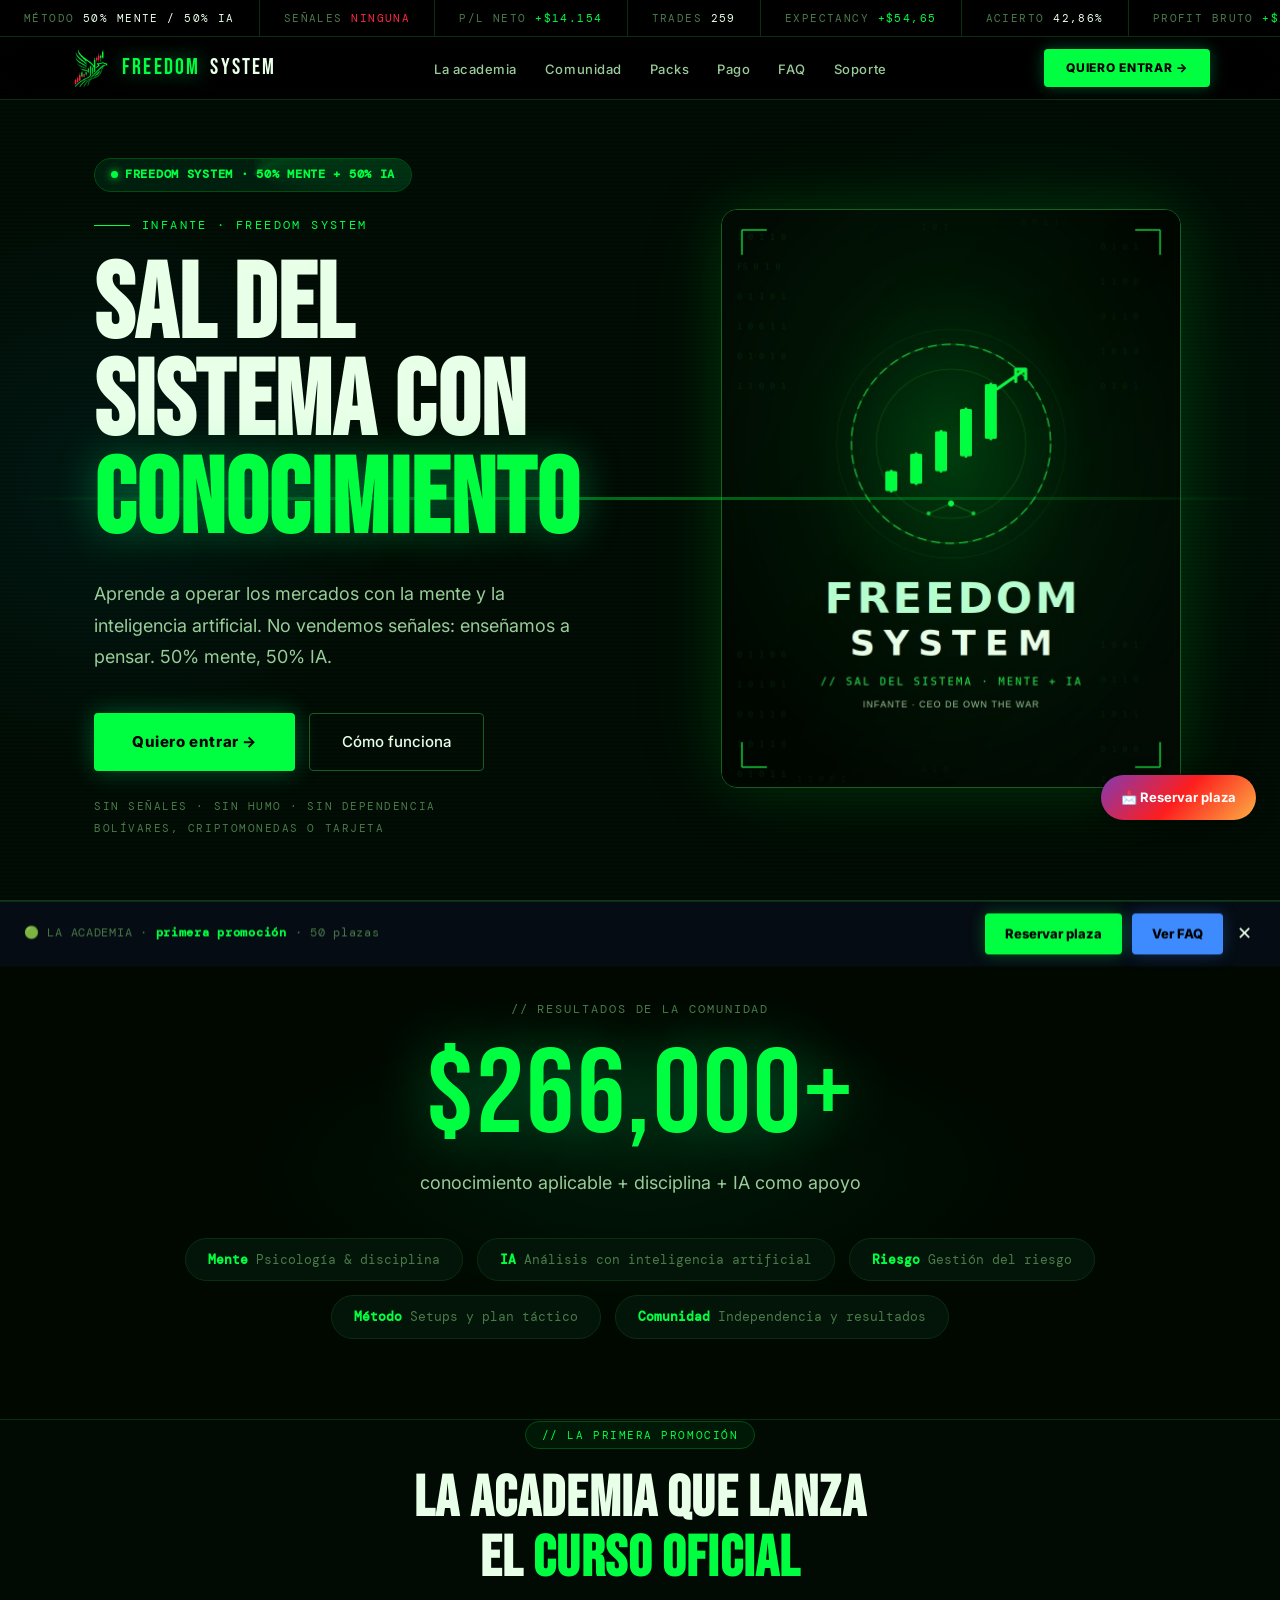
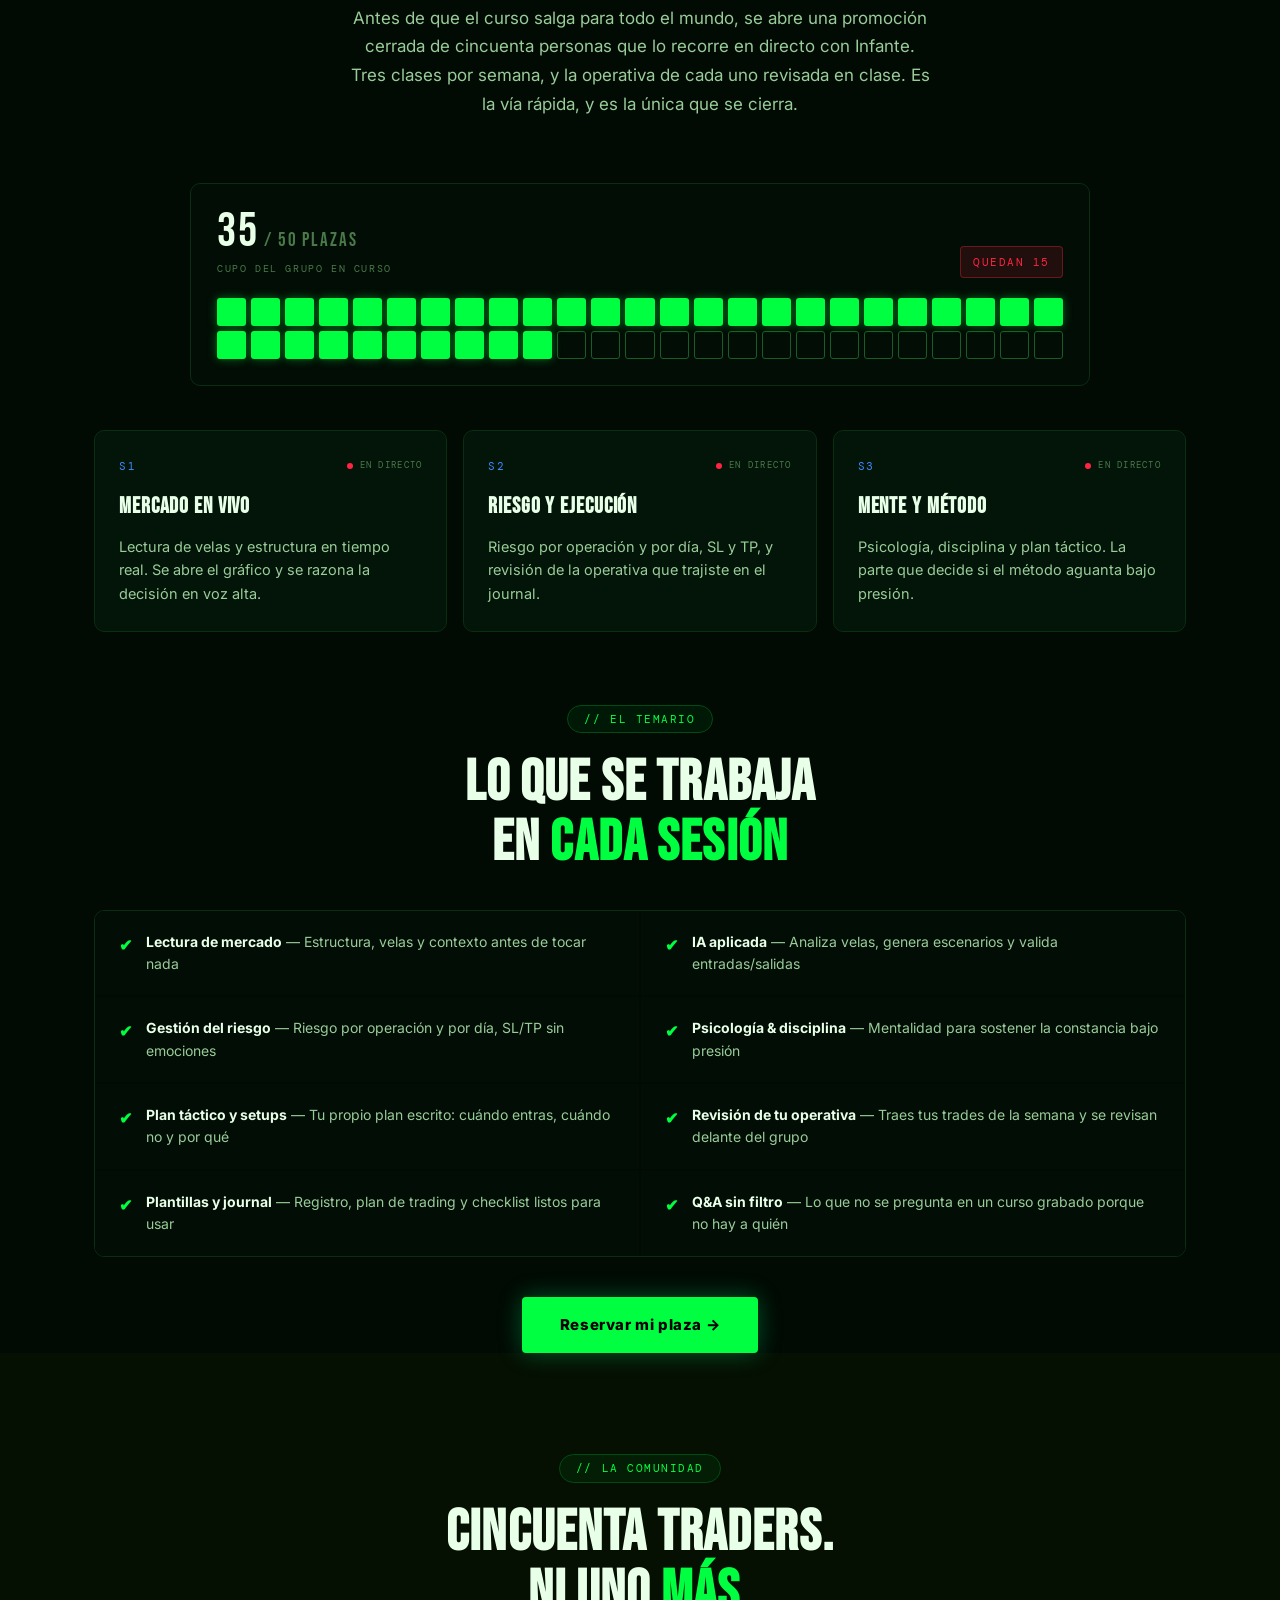
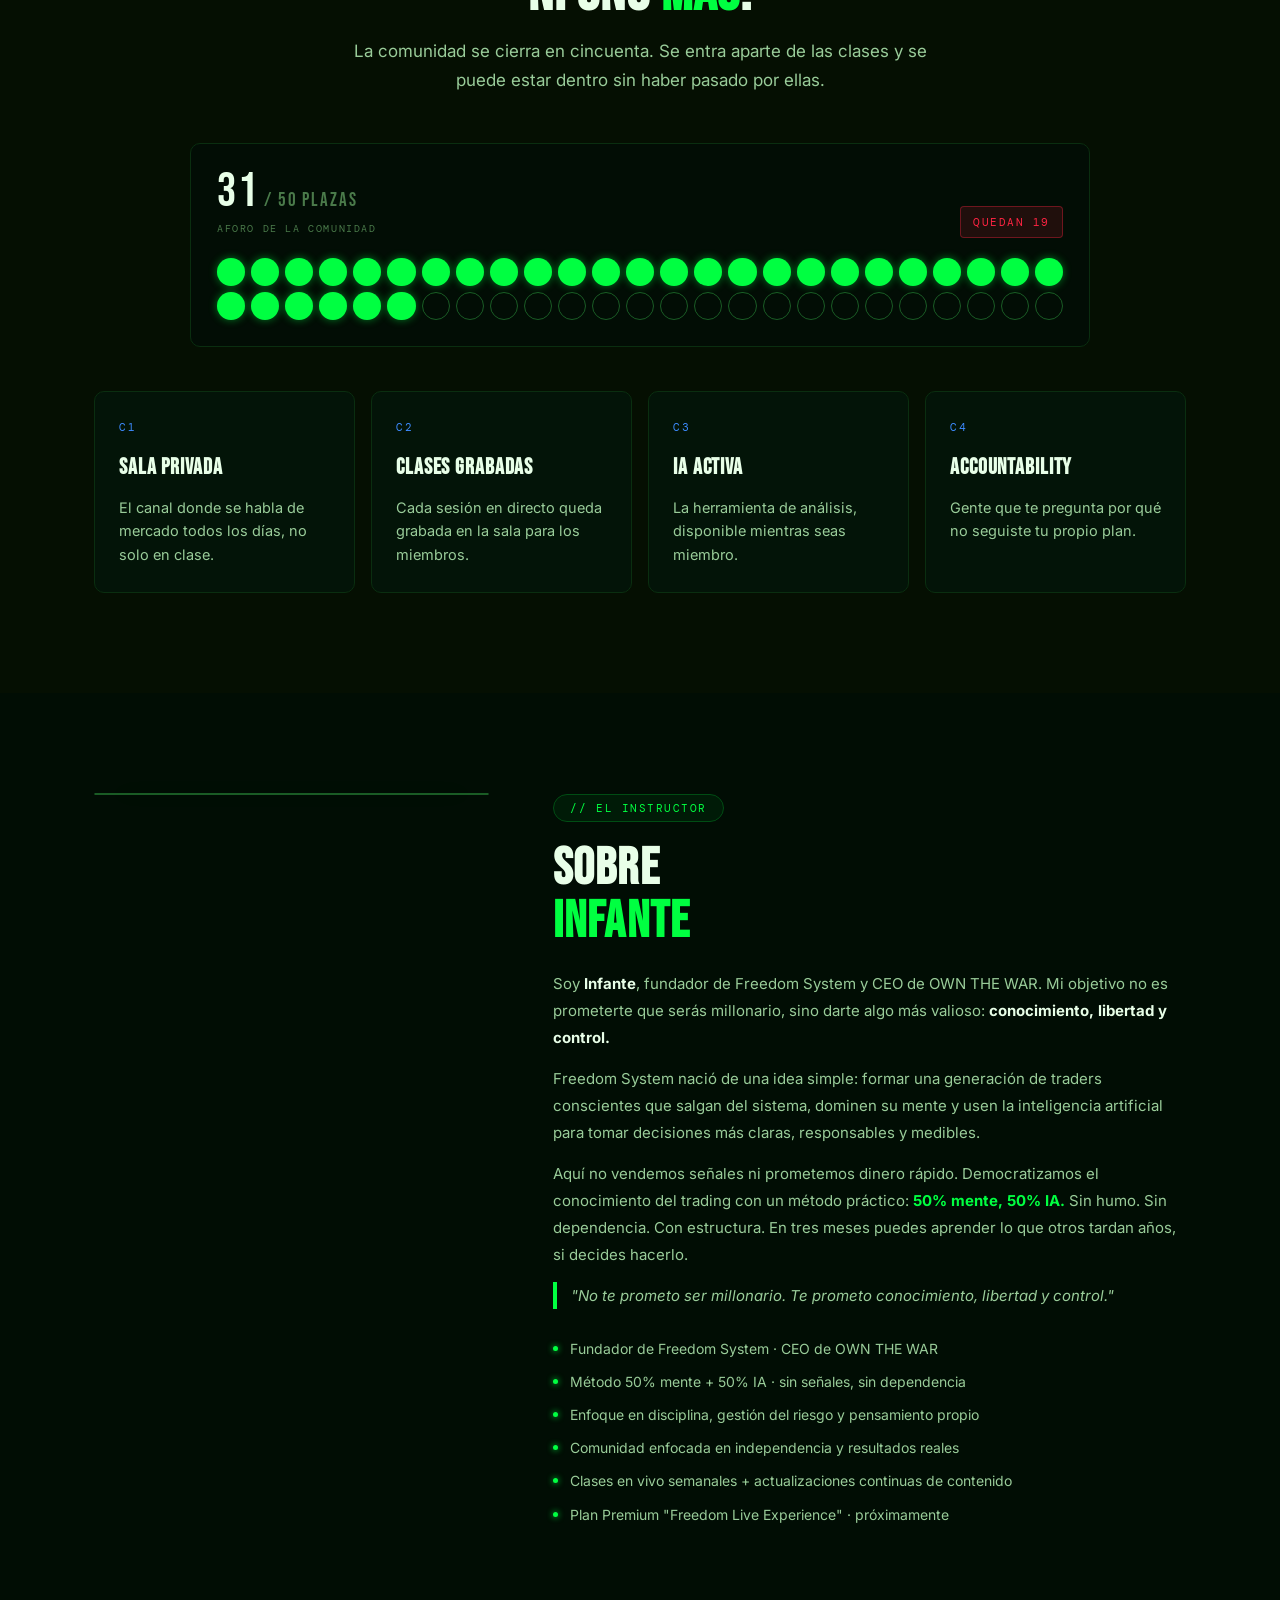
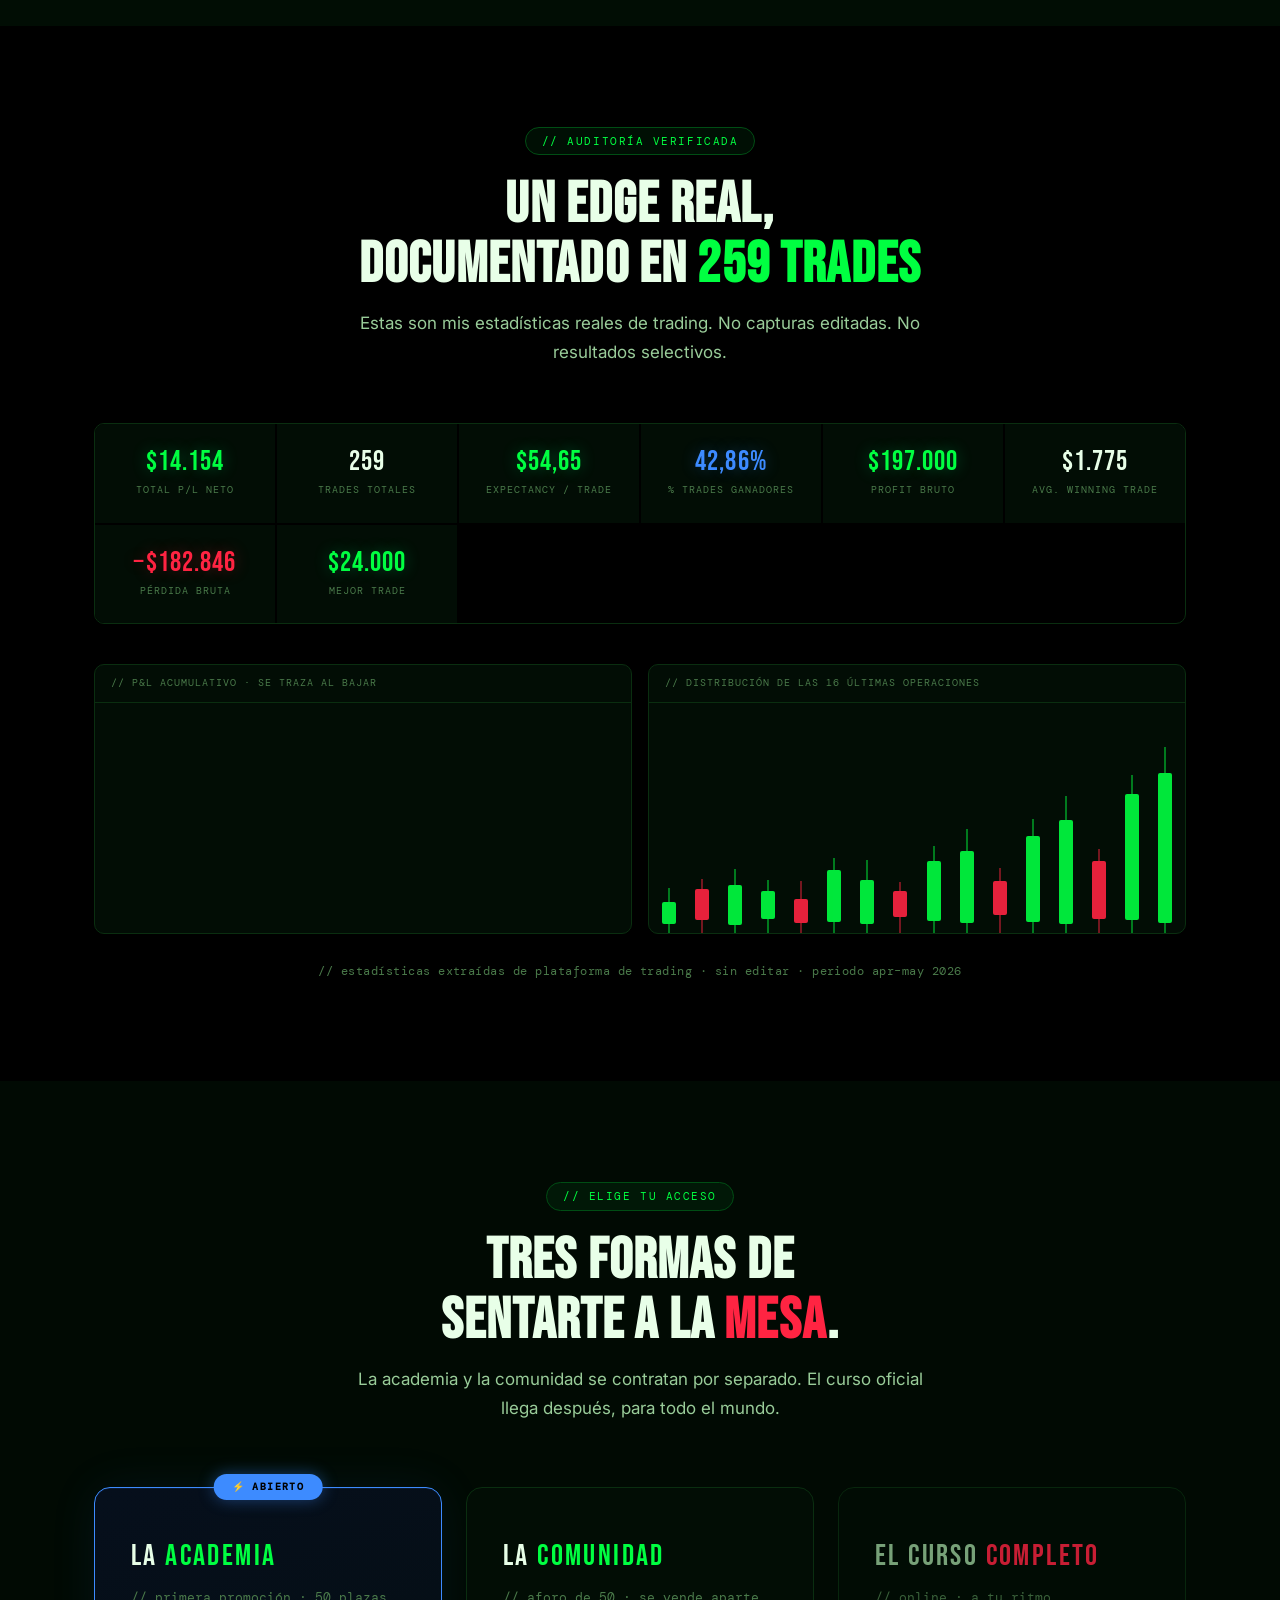
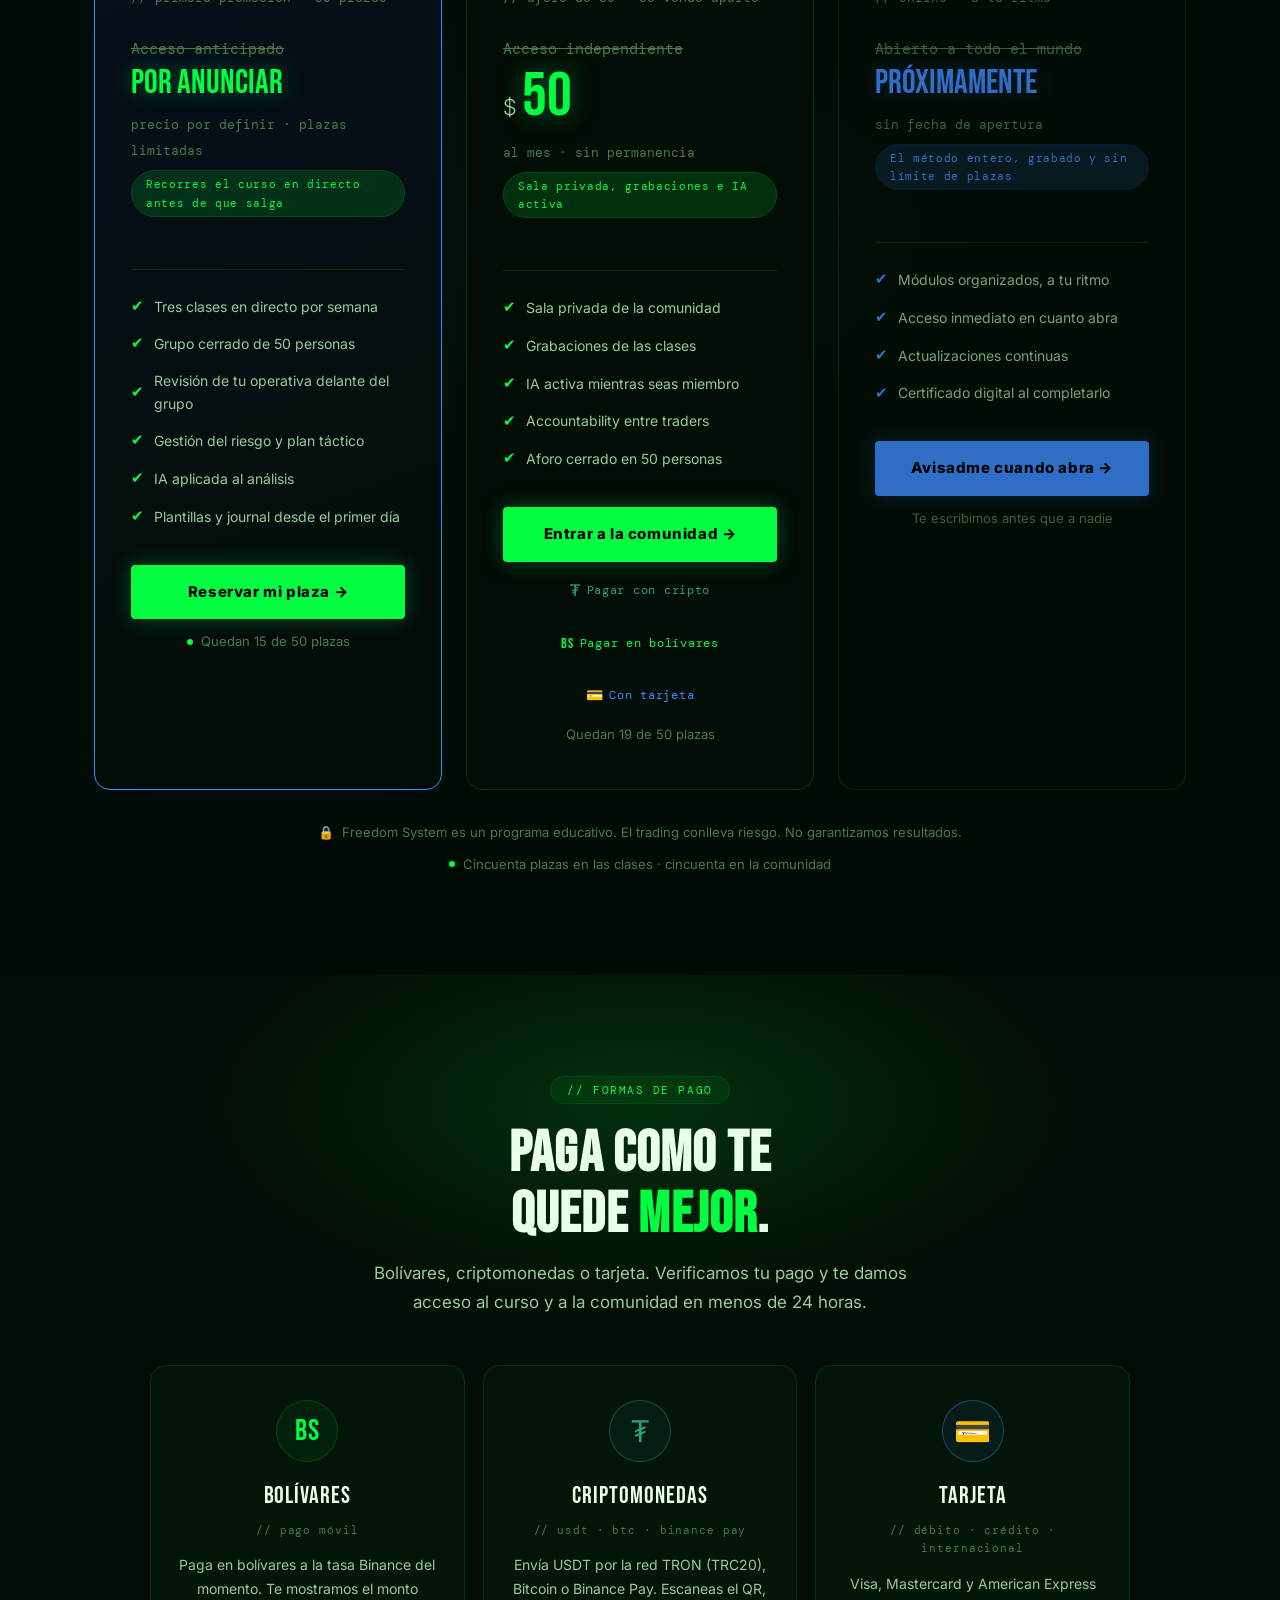
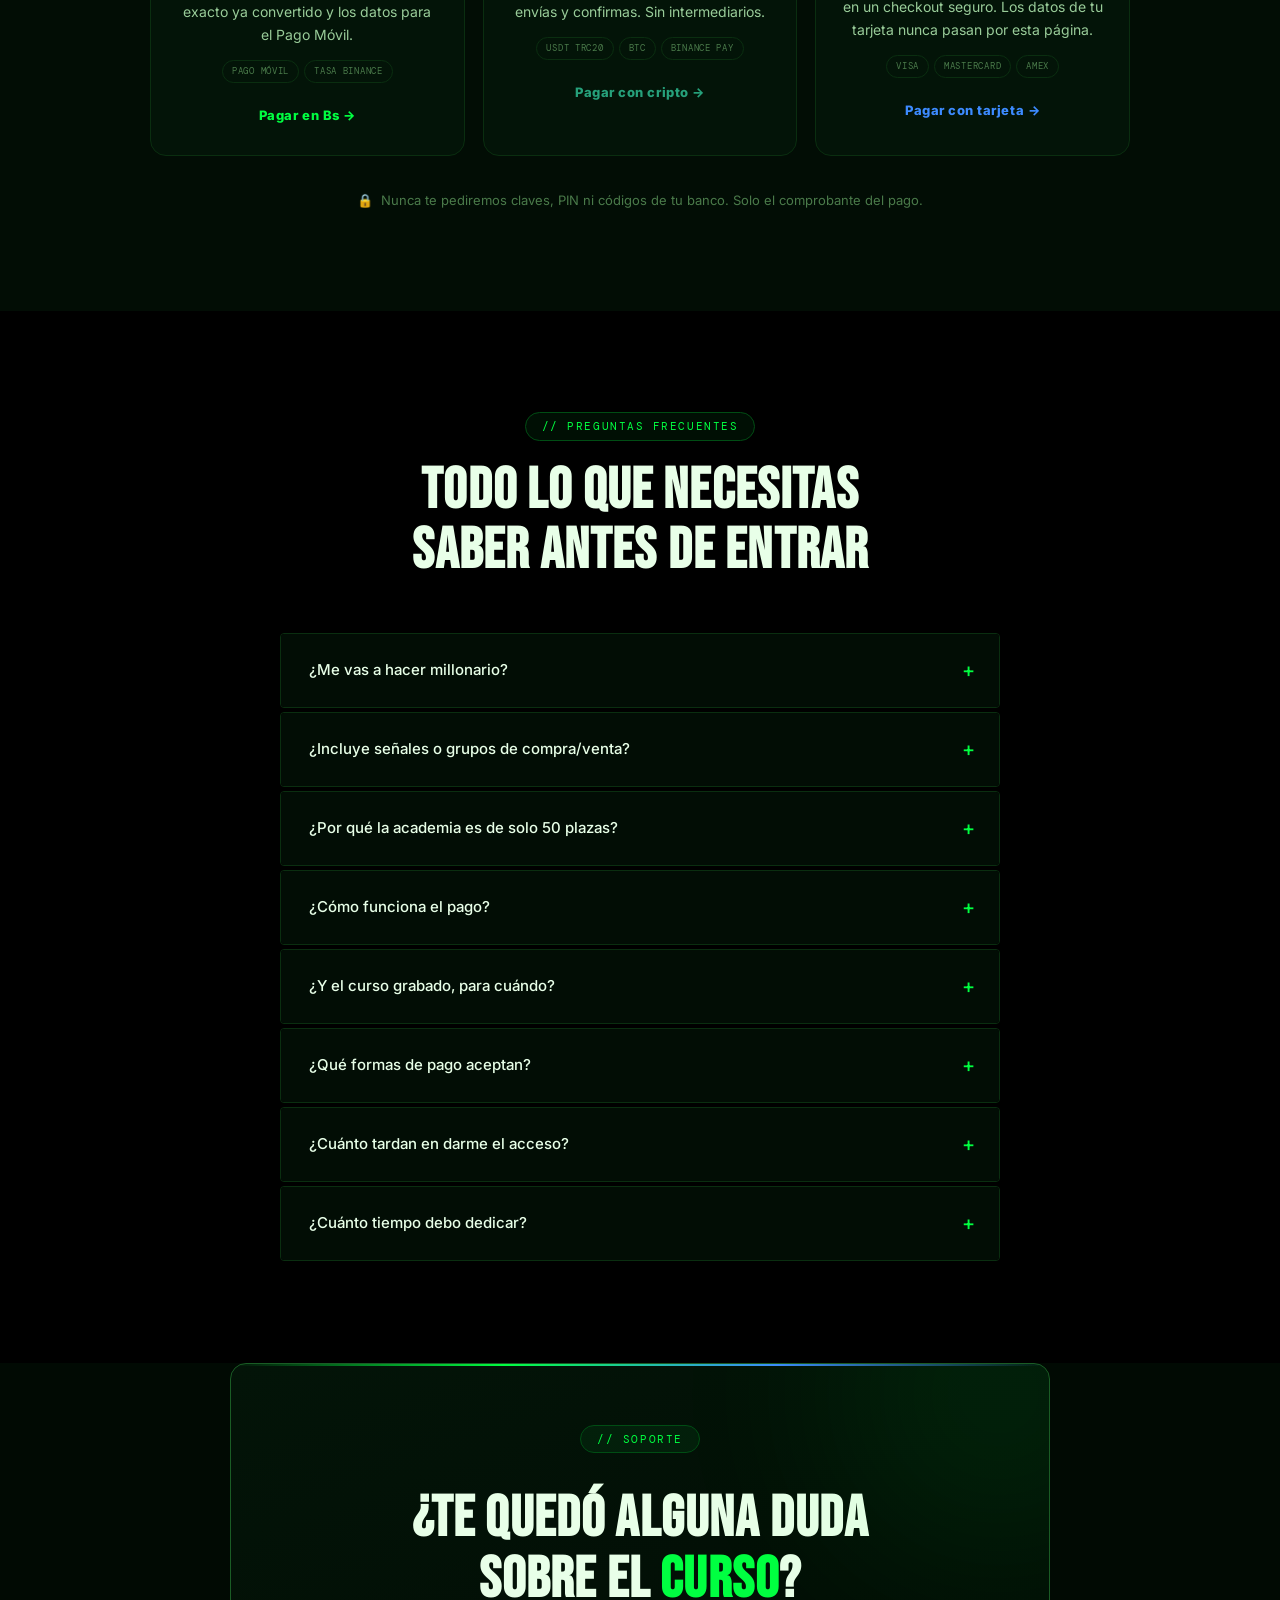
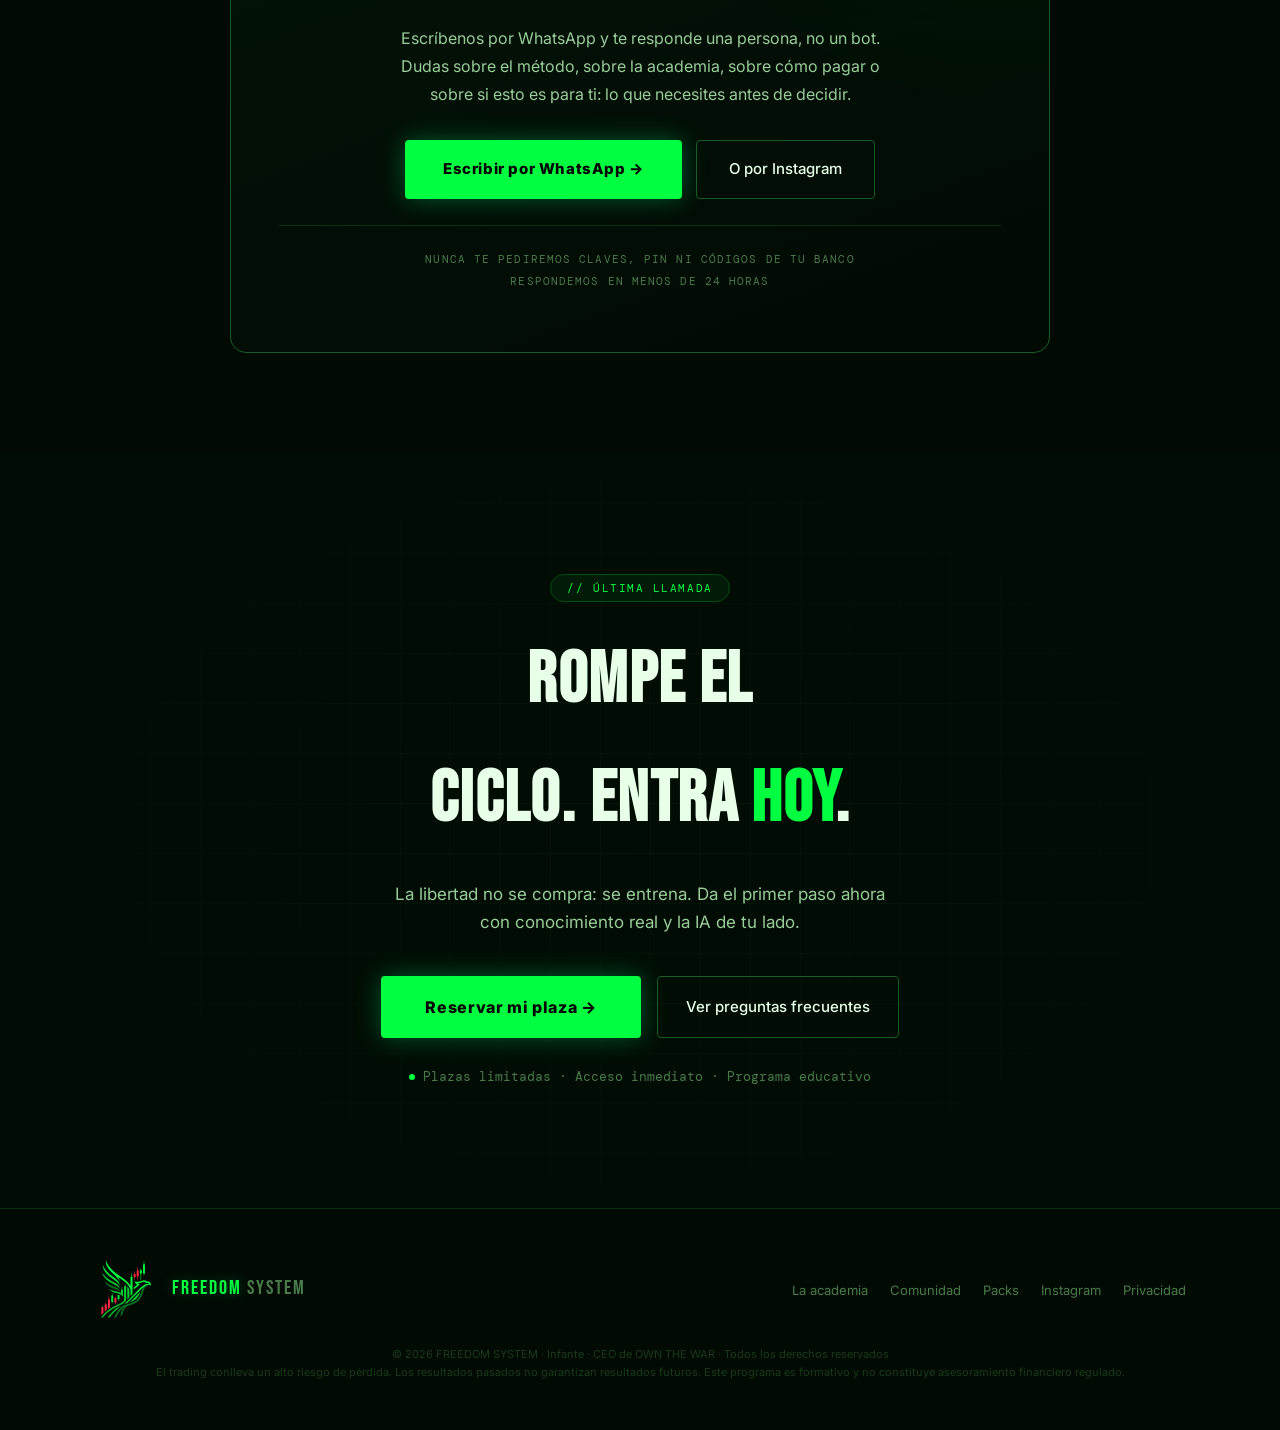
==== commit 98ea1c67: "Publicar el rediseno en fredomsystem.com Sustituye la landing por la version reenfocada al modelo nu" ====
--- a/index.html
+++ b/index.html
@@ -14,7 +14,7 @@
      marcadas con «URL DEL SITIO» (canonical, og:url, og:image y
      twitter:image). Es lo único que hay que tocar aquí.
      ═══════════════════════════════════════════════════════════════════ -->
-<link rel="canonical" href="https://cpalencia09.github.io/freedomsystem/"><!-- URL DEL SITIO -->
+<link rel="canonical" href="https://fredomsystem.com/"><!-- URL DEL SITIO -->
 
 <!-- Vista previa al compartir (WhatsApp, Instagram, Telegram, Facebook) -->
 <meta property="og:type" content="website">
@@ -22,8 +22,8 @@
 <meta property="og:title" content="FREEDOM SYSTEM — Sal del sistema con conocimiento y IA">
 <meta property="og:description" content="Curso de trading consciente con IA. 50% mente, 50% inteligencia artificial. Sin señales, sin humo.">
 <meta property="og:locale" content="es_ES">
-<meta property="og:url" content="https://cpalencia09.github.io/freedomsystem/"><!-- URL DEL SITIO -->
-<meta property="og:image" content="https://cpalencia09.github.io/freedomsystem/og.png"><!-- URL DEL SITIO -->
+<meta property="og:url" content="https://fredomsystem.com/"><!-- URL DEL SITIO -->
+<meta property="og:image" content="https://fredomsystem.com/og.png"><!-- URL DEL SITIO -->
 <meta property="og:image:width" content="1200">
 <meta property="og:image:height" content="630">
 <meta property="og:image:alt" content="Freedom System — Sal del sistema con conocimiento. Trading con mente e inteligencia artificial.">
@@ -31,7 +31,7 @@
 <meta name="twitter:card" content="summary_large_image">
 <meta name="twitter:title" content="FREEDOM SYSTEM — Sal del sistema con conocimiento y IA">
 <meta name="twitter:description" content="Curso de trading consciente con IA. 50% mente, 50% inteligencia artificial. Sin señales, sin humo.">
-<meta name="twitter:image" content="https://cpalencia09.github.io/freedomsystem/og.png"><!-- URL DEL SITIO -->
+<meta name="twitter:image" content="https://fredomsystem.com/og.png"><!-- URL DEL SITIO -->
 
 <!-- Iconos -->
 <link rel="icon" href="favicon.ico" sizes="any">
@@ -101,7 +101,7 @@
 }
 
 *, *::before, *::after { box-sizing: border-box; margin: 0; padding: 0; }
-html { scroll-behavior: smooth; }
+html { scroll-behavior: smooth; scroll-padding-top: 116px; }
 body {
   background: var(--bg-void);
   color: var(--white);
@@ -136,12 +136,27 @@
   line-height: 1.04; letter-spacing: 0.02em;
 }
 .section-sub { color: var(--grey-200); font-size: 17px; max-width: 580px; margin-top: 14px; line-height: 1.7; }
-.reveal { opacity: 0; transform: translateY(20px); transition: opacity 0.5s ease, transform 0.5s ease; }
-.reveal.visible { opacity: 1; transform: none; }
+/* ─── REVELADO · sin JavaScript ───────────────────────────────
+   El estado FINAL es el valor por defecto: si el navegador no
+   soporta animaciones de scroll, o si el JS no corre (abrir el
+   archivo con doble clic), la página se ve entera igualmente. */
+.reveal { opacity: 1; transform: none; }
+@supports (animation-timeline: view()) {
+  @media (prefers-reduced-motion: no-preference) {
+    .reveal {
+      animation: rv-in 0.9s cubic-bezier(.22,.68,.32,1) both;
+      animation-timeline: view();
+      animation-range: entry 4% entry 84%;
+    }
+    .reveal-2 { animation-range: entry 12% entry 92%; }
+    .reveal-3 { animation-range: entry 20% entry 100%; }
+  }
+}
+@keyframes rv-in { from { opacity: 0; transform: translateY(26px); } to { opacity: 1; transform: none; } }
 
 /* ─── NAV ────────────────────────────────────────────────── */
 nav {
-  position: fixed; top: 0; left: 0; right: 0; z-index: 999;
+  position: fixed; top: 37px; left: 0; right: 0; z-index: 999;
   background: rgba(0,0,0,0.92);
   backdrop-filter: blur(20px);
   border-bottom: 1px solid var(--border);
@@ -155,8 +170,12 @@
   font-family: var(--font-display); font-size: 22px; letter-spacing: 0.1em;
   color: var(--green); text-decoration: none;
   text-shadow: 0 0 20px rgba(0,255,136,0.5);
+  display: flex; align-items: center; gap: 10px;
 }
 .nav-logo span { color: var(--white); text-shadow: none; }
+/* El halcón lleva mucho detalle: por debajo de 40px deja de leerse.
+   No lo encojas más en móvil; si estorba, ocúltalo. */
+.nav-mark { height: 42px; width: auto; display: block; }
 .nav-links { display: flex; gap: 28px; list-style: none; }
 .nav-links a {
   font-size: 13px; font-weight: 500; color: var(--grey-200); text-decoration: none;
@@ -177,7 +196,7 @@
 #hero {
   min-height: 100vh;
   display: flex; flex-direction: column; justify-content: center;
-  padding: 120px 24px 80px;
+  padding: 158px 24px 80px;
   position: relative; overflow: hidden;
 }
 .hero-scanline {
@@ -579,11 +598,44 @@
 .faq-arrow { font-size: 20px; color: var(--green); transition: transform 0.2s; flex-shrink: 0; margin-left: 16px; }
 .faq-item.open .faq-arrow { transform: rotate(45deg); }
 .faq-a {
-  display: none; padding: 0 24px 20px;
+  display: block; padding: 0 24px 20px;
   font-size: 14px; color: var(--grey-200); line-height: 1.8;
   background: var(--bg-panel);
 }
-.faq-item.open .faq-a { display: block; }
+/* El acordeon solo se pliega si hay JavaScript. Abierto el archivo con
+   doble clic el script no corre, y asi las respuestas siguen leyendose. */
+html.js .faq-a { display: none; }
+html.js .faq-item.open .faq-a { display: block; }
+html:not(.js) .faq-arrow { display: none; }
+html:not(.js) .faq-q { cursor: default; }
+
+
+/* ─── SOPORTE ────────────────────────────────────────────── */
+#soporte { padding: 0 0 100px; background: var(--bg-void); }
+.soporte-box {
+  position: relative; overflow: hidden; text-align: center;
+  border: 1px solid var(--border-bright); border-radius: var(--radius-lg);
+  background: linear-gradient(160deg, var(--bg-card), var(--bg-void));
+  padding: clamp(36px, 5vw, 60px) clamp(22px, 4vw, 48px);
+  max-width: 820px; margin: 0 auto;
+}
+.soporte-box::before {
+  content: ""; position: absolute; left: 0; right: 0; top: 0; height: 2px;
+  background: linear-gradient(90deg, transparent, var(--green), var(--blue), transparent);
+}
+.soporte-box::after {
+  content: ""; position: absolute; width: 340px; height: 340px; border-radius: 50%;
+  right: -120px; top: -140px; background: var(--green); filter: blur(100px); opacity: 0.08;
+}
+.soporte-box > * { position: relative; }
+.soporte-box h2 { margin: 16px 0 14px; }
+.soporte-box p { color: var(--grey-200); font-size: 16px; max-width: 52ch; margin: 0 auto; line-height: 1.75; }
+.soporte-ctas { display: flex; flex-wrap: wrap; gap: 14px; justify-content: center; margin-top: 32px; }
+.soporte-nota {
+  margin-top: 26px; padding-top: 22px; border-top: 1px solid var(--border);
+  font-family: var(--font-mono); font-size: 11px; letter-spacing: 0.1em;
+  text-transform: uppercase; color: var(--grey-400); line-height: 2;
+}
 
 /* ─── FINAL CTA ──────────────────────────────────────────── */
 #cta {
@@ -611,6 +663,8 @@
   padding: 48px 0;
 }
 .footer-inner { display: flex; justify-content: space-between; align-items: center; flex-wrap: wrap; gap: 24px; }
+.footer-brand { display: flex; align-items: center; gap: 14px; }
+.footer-mark { height: 64px; width: auto; display: block; }
 .footer-logo { font-family: var(--font-display); font-size: 20px; color: var(--green); letter-spacing: 0.1em; text-shadow: 0 0 14px rgba(0,255,136,0.3); }
 .footer-logo span { color: var(--grey-400); text-shadow: none; }
 .footer-links { display: flex; gap: 22px; list-style: none; flex-wrap: wrap; }
@@ -728,11 +782,229 @@
   text-align: center; font-family: var(--font-mono); line-height: 1.6;
 }
 
+
+/* ═══════════════════════════════════════════════════════════════
+   CAPA DE ANIMACIÓN · todo en CSS, nada depende de JavaScript
+   ═══════════════════════════════════════════════════════════════ */
+
+/* ─── Cinta de datos sobre el nav ─────────────────────────────── */
+.tape {
+  position: fixed; top: 0; left: 0; right: 0; z-index: 1001; height: 37px;
+  background: var(--bg-deep); border-bottom: 1px solid var(--border);
+  overflow: hidden;
+}
+.tape-track { display: flex; width: max-content; animation: tape 46s linear infinite; }
+.tape:hover .tape-track { animation-play-state: paused; }
+@keyframes tape { to { transform: translate3d(-50%,0,0); } }
+.tape-set { display: flex; flex: none; }
+.tape-i {
+  font-family: var(--font-mono); font-size: 11px; letter-spacing: 0.13em;
+  text-transform: uppercase; color: var(--grey-400);
+  padding: 0 24px; line-height: 36px; white-space: nowrap; border-right: 1px solid var(--border);
+}
+.tape-i b { color: var(--white); font-weight: 400; }
+.tape-i .up { color: var(--green); }
+.tape-i .dn { color: var(--red); }
+
+/* ─── Barra de progreso de la página, bajo el nav ─────────────── */
+.prog {
+  position: absolute; left: 0; bottom: -1px; height: 2px; width: 100%;
+  background: linear-gradient(90deg, var(--green), var(--blue));
+  transform: scaleX(0); transform-origin: 0 50%;
+}
+@supports (animation-timeline: scroll()) {
+  .prog { animation: prog linear; animation-timeline: scroll(root block); }
+}
+@keyframes prog { from { transform: scaleX(0); } to { transform: scaleX(1); } }
+
+/* ─── Contadores de verdad, en CSS ─────────────────────────────
+   `--c` arranca ya en su valor final: sin animación la cifra se
+   lee correcta igualmente. `var(--to)` dentro de un @keyframes NO
+   resuelve, así que hace falta un keyframe por cifra. */
+@property --c { syntax: "<integer>"; initial-value: 0; inherits: false; }
+@counter-style pad3 { system: extends decimal; pad: 3 "0"; }
+.cnt { --c: var(--to); counter-reset: c var(--c); }
+.cnt::after { content: counter(c); }
+.cnt.p3::after { content: counter(c, pad3); }
+@supports (animation-timeline: view()) {
+  @media (prefers-reduced-motion: no-preference) {
+    .cnt {
+      animation-duration: 1s; animation-timing-function: linear; animation-fill-mode: both;
+      animation-timeline: view(); animation-range: entry 12% entry 86%;
+    }
+    .n1{ animation-name:n1 }
+    .n2{ animation-name:n2 }
+    .n14{ animation-name:n14 }
+    .n34{ animation-name:n34 }
+    .n42{ animation-name:n42 }
+    .n57{ animation-name:n57 }
+    .n154{ animation-name:n154 }
+    .n54{ animation-name:n54 }
+    .n182{ animation-name:n182 }
+    .n775{ animation-name:n775 }
+    .n846{ animation-name:n846 }
+    .n24{ animation-name:n24 }
+    .n197{ animation-name:n197 }
+    .n259{ animation-name:n259 }
+    .n313{ animation-name:n313 }
+    .n525{ animation-name:n525 }
+    .n574{ animation-name:n574 }
+    .n745{ animation-name:n745 }
+  }
+}
+@keyframes n1{ from{ --c:0 } to{ --c:1 } }
+@keyframes n2{ from{ --c:0 } to{ --c:2 } }
+@keyframes n14{ from{ --c:0 } to{ --c:14 } }
+@keyframes n34{ from{ --c:0 } to{ --c:34 } }
+@keyframes n42{ from{ --c:0 } to{ --c:42 } }
+@keyframes n57{ from{ --c:0 } to{ --c:57 } }
+@keyframes n154{ from{ --c:0 } to{ --c:154 } }
+@keyframes n54{ from{ --c:0 } to{ --c:54 } }
+@keyframes n182{ from{ --c:0 } to{ --c:182 } }
+@keyframes n775{ from{ --c:0 } to{ --c:775 } }
+@keyframes n846{ from{ --c:0 } to{ --c:846 } }
+@keyframes n24{ from{ --c:0 } to{ --c:24 } }
+@keyframes n197{ from{ --c:0 } to{ --c:197 } }
+@keyframes n259{ from{ --c:0 } to{ --c:259 } }
+@keyframes n313{ from{ --c:0 } to{ --c:313 } }
+@keyframes n525{ from{ --c:0 } to{ --c:525 } }
+@keyframes n574{ from{ --c:0 } to{ --c:574 } }
+@keyframes n745{ from{ --c:0 } to{ --c:745 } }
+
+/* ─── La curva de equity se traza sola al bajar ───────────────── */
+.eq-wrap { position: relative; height: 230px; padding: 10px 4px 0; }
+.eq-svg { position: absolute; inset: 10px 4px 0; width: calc(100% - 8px); height: calc(100% - 10px); overflow: visible; }
+.eq-svg .eq-line {
+  fill: none; stroke: url(#eqg); stroke-width: 2.4; stroke-linecap: round; stroke-linejoin: round;
+  stroke-dasharray: 1400; stroke-dashoffset: 0;
+  filter: drop-shadow(0 0 8px rgba(0,255,65,0.45));
+}
+.eq-svg .eq-area { fill: url(#eqa); }
+@supports (animation-timeline: view()) {
+  @media (prefers-reduced-motion: no-preference) {
+    .eq-svg .eq-line { stroke-dashoffset: 1400; animation: eq-draw linear both;
+      animation-timeline: view(); animation-range: entry 18% entry 100%; }
+    .eq-svg .eq-area { clip-path: inset(0 100% 0 0); animation: eq-fill linear both;
+      animation-timeline: view(); animation-range: entry 18% entry 100%; }
+  }
+}
+@keyframes eq-draw { to { stroke-dashoffset: 0; } }
+@keyframes eq-fill { to { clip-path: inset(0 0 0 0); } }
+
+/* ─── Velas que crecen escalonadas ────────────────────────────── */
+.cds { position: relative; display: flex; align-items: flex-end; justify-content: space-between;
+  gap: 2px; height: 230px; padding: 10px 4px 0; }
+.cd { flex: 1; display: flex; flex-direction: column; align-items: center; justify-content: flex-end;
+  transform-origin: bottom; opacity: 0.9; }
+@supports (animation-timeline: view()) {
+  @media (prefers-reduced-motion: no-preference) {
+    .cd { animation: cd-grow 0.6s cubic-bezier(.22,.68,.32,1) both;
+      animation-timeline: view(); animation-range: entry 10% entry 78%; }
+  }
+}
+@keyframes cd-grow { from { transform: scaleY(0); opacity: 0; } to { transform: scaleY(1); opacity: 0.9; } }
+.cd i { display: block; width: 2px; background: currentColor; opacity: 0.5; }
+.cd b { display: block; width: 100%; max-width: 14px; background: currentColor; border-radius: 2px; }
+.cd.g { color: var(--green); }
+.cd.r { color: var(--red); }
+
+/* ─── Micro-interacciones ─────────────────────────────────────── */
+.audit-stat { position: relative; overflow: hidden; }
+.audit-stat::after {
+  content: ""; position: absolute; left: 0; right: 0; bottom: 0; height: 2px;
+  background: linear-gradient(90deg, var(--green), var(--blue));
+  transform: scaleX(0); transform-origin: 0 50%; transition: transform 0.45s cubic-bezier(.22,.68,.32,1);
+}
+.audit-stat:hover::after { transform: scaleX(1); }
+.nav-links a { position: relative; }
+.nav-links a::after {
+  content: ""; position: absolute; left: 0; bottom: -4px; height: 1px; width: 100%;
+  background: linear-gradient(90deg, var(--green), var(--blue));
+  transform: scaleX(0); transform-origin: right; transition: transform 0.32s cubic-bezier(.22,.68,.32,1);
+}
+.nav-links a:hover::after { transform: scaleX(1); transform-origin: left; }
+
+@media (prefers-reduced-motion: reduce) {
+  .tape-track { animation: none; }
+}
+
+
+/* ─── CUPO Y AFORO ───────────────────────────────────────── */
+.cupo {
+  border: 1px solid var(--border); border-radius: var(--radius-md);
+  background: var(--bg-panel); padding: 26px; max-width: 900px; margin: 0 auto 44px;
+}
+.cupo-top { display: flex; justify-content: space-between; align-items: flex-end;
+  gap: 16px; flex-wrap: wrap; margin-bottom: 20px; }
+.cupo-n { font-family: var(--font-display); font-size: 48px; line-height: 0.9;
+  color: var(--white); letter-spacing: 0.04em; }
+.cupo-n small { font-size: 0.4em; color: var(--grey-400); }
+.cupo-l { font-family: var(--font-mono); font-size: 10px; letter-spacing: 0.16em;
+  text-transform: uppercase; color: var(--grey-400); margin-top: 8px; }
+.cupo-tag { font-family: var(--font-mono); font-size: 11px; letter-spacing: 0.14em;
+  text-transform: uppercase; padding: 6px 12px; border-radius: var(--radius-sm);
+  background: rgba(255,36,66,0.12); color: var(--red); border: 1px solid rgba(255,36,66,0.35); }
+.seats { display: grid; grid-template-columns: repeat(25, 1fr); gap: 5px; }
+.seats span { height: 28px; border-radius: 3px; border: 1px solid var(--border-bright); display: block; }
+.seats span.on { background: var(--green); border-color: transparent; box-shadow: 0 0 10px rgba(0,255,65,0.4); }
+.hundred { display: grid; grid-template-columns: repeat(25, 1fr); gap: 6px; }
+.hundred span { aspect-ratio: 1; border-radius: 50%; border: 1px solid var(--border-bright); display: block; }
+.hundred span.on { background: var(--green); border-color: transparent; box-shadow: 0 0 8px rgba(0,255,65,0.45); }
+@media (max-width: 700px) { .seats, .hundred { grid-template-columns: repeat(10, 1fr); } }
+@supports (animation-timeline: view()) {
+  @media (prefers-reduced-motion: no-preference) {
+    .seats span.on, .hundred span.on {
+      animation: seat-pop 0.5s cubic-bezier(.22,.68,.32,1) both;
+      animation-timeline: view(); animation-range: entry 10% entry 80%;
+    }
+  }
+}
+@keyframes seat-pop { from { transform: scale(0.25); opacity: 0; } to { transform: none; opacity: 1; } }
+
+/* ─── LAS TRES SESIONES DE LA SEMANA ─────────────────────── */
+.sesiones { display: grid; grid-template-columns: 1fr; gap: 16px; margin-top: 36px; }
+@media (min-width: 820px) { .sesiones { grid-template-columns: repeat(3, 1fr); } }
+.sesion { background: var(--bg-card); border: 1px solid var(--border);
+  border-radius: var(--radius-md); padding: 26px 24px; position: relative; overflow: hidden;
+  transition: transform 0.35s ease, border-color 0.35s ease; }
+.sesion:hover { transform: translateY(-4px); border-color: var(--border-bright); }
+.sesion::before { content: ""; position: absolute; left: 0; right: 0; top: 0; height: 2px;
+  background: linear-gradient(90deg, var(--green), var(--blue));
+  transform: scaleX(0); transform-origin: 0 50%; transition: transform 0.45s cubic-bezier(.22,.68,.32,1); }
+.sesion:hover::before { transform: scaleX(1); }
+.sesion-top { display: flex; justify-content: space-between; align-items: center; margin-bottom: 14px; }
+.sesion-n { font-family: var(--font-mono); font-size: 11px; letter-spacing: 0.16em; color: var(--blue); }
+.sesion-live { font-family: var(--font-mono); font-size: 9px; letter-spacing: 0.14em;
+  text-transform: uppercase; color: var(--grey-400); display: flex; align-items: center; gap: 7px; }
+.sesion-live::before { content: ""; width: 6px; height: 6px; border-radius: 50%;
+  background: var(--red); animation: pulse 2s infinite; }
+.sesion h3 { font-family: var(--font-display); font-size: 22px; letter-spacing: 0.04em;
+  color: var(--white); margin-bottom: 10px; }
+.sesion p { font-size: 14.5px; color: var(--grey-200); line-height: 1.6; }
+
+/* ─── COMUNIDAD ──────────────────────────────────────────── */
+#comunidad { padding: 100px 0; background: var(--bg-alt); }
+.com-header { text-align: center; margin-bottom: 48px; }
+.com-grid { display: grid; grid-template-columns: 1fr; gap: 16px; margin-top: 40px; }
+@media (min-width: 620px) { .com-grid { grid-template-columns: repeat(2, 1fr); } }
+@media (min-width: 1020px) { .com-grid { grid-template-columns: repeat(4, 1fr); } }
+
+/* ─── LA REJILLA DE PRECIOS, AHORA CON TRES ──────────────── */
+.pricing-grid { max-width: 1180px; }
+@media (min-width: 1000px) { .pricing-grid { grid-template-columns: repeat(3, 1fr); } }
+@media (max-width: 999px) { .pricing-grid { grid-template-columns: 1fr; max-width: 520px; } }
+.plan-card.soon { opacity: 0.78; }
+.plan-card.soon .plan-name { color: var(--grey-200); }
+
 /* ─── RESPONSIVE ─────────────────────────────────────────── */
 @media (max-width: 860px) {
   .pricing-grid { grid-template-columns: 1fr; max-width: 480px; }
   .about-grid { grid-template-columns: 1fr; }
   .nav-links { display: none; }
+}
+@media (max-width: 560px) {
+  /* A 375px el halcon, el logotipo y el CTA no caben en la misma fila */
+  .nav-mark { display: none; }
 }
 @media (max-width: 600px) {
   .hero-stats { gap: 24px; }
@@ -885,6 +1157,7 @@
 }
 .audit-stat-val.green { color: var(--green); text-shadow: 0 0 16px rgba(0,255,136,0.3); }
 .audit-stat-val.blue  { color: var(--blue);  text-shadow: 0 0 16px rgba(0,212,255,0.3); }
+.audit-stat-val.red   { color: var(--red);   text-shadow: 0 0 16px rgba(255,36,66,0.3); }
 .audit-stat-val.white { color: var(--white); }
 .audit-stat-label {
   font-family: var(--font-mono); font-size: 10px;
@@ -1651,19 +1924,51 @@
 <!-- MATRIX RAIN -->
 <canvas id="matrix-canvas"></canvas>
 
+<!-- ── CINTA DE DATOS ─────────────────────────────────────── -->
+<div class="tape">
+  <div class="tape-track">
+    <div class="tape-set">
+      <span class="tape-i">MÉTODO <b>50% MENTE / 50% IA</b></span>
+      <span class="tape-i">SEÑALES <b class="dn">NINGUNA</b></span>
+      <span class="tape-i">P/L NETO <b class="up">+$14.154</b></span>
+      <span class="tape-i">TRADES <b>259</b></span>
+      <span class="tape-i">EXPECTANCY <b class="up">+$54,65</b></span>
+      <span class="tape-i">ACIERTO <b>42,86%</b></span>
+      <span class="tape-i">PROFIT BRUTO <b class="up">+$197.000</b></span>
+      <span class="tape-i">MEJOR TRADE <b class="up">+$24.000</b></span>
+      <span class="tape-i">CURSO OFICIAL <b>PRÓXIMAMENTE</b></span>
+      <span class="tape-i">PRIMERA PROMOCIÓN <b class="dn">50 PLAZAS</b></span>
+    </div>
+    <div class="tape-set" aria-hidden="true">
+      <span class="tape-i">MÉTODO <b>50% MENTE / 50% IA</b></span>
+      <span class="tape-i">SEÑALES <b class="dn">NINGUNA</b></span>
+      <span class="tape-i">P/L NETO <b class="up">+$14.154</b></span>
+      <span class="tape-i">TRADES <b>259</b></span>
+      <span class="tape-i">EXPECTANCY <b class="up">+$54,65</b></span>
+      <span class="tape-i">ACIERTO <b>42,86%</b></span>
+      <span class="tape-i">PROFIT BRUTO <b class="up">+$197.000</b></span>
+      <span class="tape-i">MEJOR TRADE <b class="up">+$24.000</b></span>
+      <span class="tape-i">CURSO OFICIAL <b>PRÓXIMAMENTE</b></span>
+      <span class="tape-i">PRIMERA PROMOCIÓN <b class="dn">50 PLAZAS</b></span>
+    </div>
+  </div>
+</div>
+
 <!-- ── NAV ───────────────────────────────────────────────── -->
 <nav>
   <div class="nav-inner">
-    <a href="#" class="nav-logo">FREEDOM<span> SYSTEM</span></a>
+    <a href="#" class="nav-logo"><img class="nav-mark" src="marca/logo-oscuro-256.png" alt="" width="256" height="256" decoding="async">FREEDOM<span> SYSTEM</span></a>
     <ul class="nav-links">
-      <li><a href="#includes">Qué incluye</a></li>
-      <li><a href="#testimonials">Resultados</a></li>
+      <li><a href="#academia">La academia</a></li>
+        <li><a href="#comunidad">Comunidad</a></li>
       <li><a href="#pricing">Packs</a></li>
       <li><a href="#pagos">Pago</a></li>
       <li><a href="#faq">FAQ</a></li>
+      <li><a href="#soporte">Soporte</a></li>
     </ul>
     <a href="#pagos" class="btn-nav" onclick="event.preventDefault();openPay('base','ves')">Quiero entrar →</a>
   </div>
+  <span class="prog" aria-hidden="true"></span>
 </nav>
 
 <!-- ── HERO ──────────────────────────────────────────────── -->
@@ -1675,7 +1980,7 @@
     <div class="hero-inner">
       <div class="live-pill">
         <span class="live-dot"></span>
-        SESIONES EN VIVO · CADA SEMANA
+        FREEDOM SYSTEM · 50% MENTE + 50% IA
       </div>
       <div class="hero-kicker">Infante · Freedom System</div>
       <h1 class="hero-title">
@@ -1687,14 +1992,18 @@
         Aprende a operar los mercados con la mente y la inteligencia artificial. No vendemos señales: enseñamos a pensar. 50% mente, 50% IA.
       </p>
       <div class="hero-ctas">
-        <a href="#pricing" class="btn-primary">Ver los packs →</a>
-        <a href="#includes" class="btn-ghost">Qué incluye</a>
+        <a href="#pricing" class="btn-primary">Quiero entrar →</a>
+        <a href="#academia" class="btn-ghost">Cómo funciona</a>
+      </div>
+      <div style="margin-top:24px;font-family:var(--font-mono);font-size:11px;letter-spacing:0.14em;text-transform:uppercase;color:var(--grey-400);line-height:2;">
+        Sin señales · sin humo · sin dependencia<br>
+        Bolívares, criptomonedas o tarjeta
       </div>
     </div>
 
     <!-- FREEDOM SYSTEM hero -->
     <div class="hero-img-wrap">
-      <img decoding="async" src="[data-uri]" alt="FREEDOM SYSTEM — Sal del sistema" class="hero-matrix-img">
+      <img decoding="async" src="hero.jpg" alt="FREEDOM SYSTEM — Sal del sistema" class="hero-matrix-img">
     </div>
   </div>
 </section>
@@ -1718,82 +2027,112 @@
   </div>
 </section>
 
-<!-- ── WHAT'S INCLUDED ────────────────────────────────────── -->
-<section id="includes">
+<!-- ── LAS CLASES ─────────────────────────────────────────── -->
+<section id="academia">
   <div class="container">
     <div class="includes-header reveal">
-      <span class="tag">// todo incluido</span>
-      <h2 class="section-title">Un sistema completo.<br>No solo un <span class="accent">curso</span>.</h2>
+      <span class="tag">// la primera promoción</span>
+      <h2 class="section-title">La academia que lanza<br>el <span class="accent">curso oficial</span></h2>
+      <p class="section-sub" style="margin:14px auto 0;">Antes de que el curso salga para todo el mundo, se abre una promoción cerrada de cincuenta personas que lo recorre en directo con Infante. Tres clases por semana, y la operativa de cada uno revisada en clase. Es la vía rápida, y es la única que se cierra.</p>
+    </div>
+
+    <!-- ⚠️ PROVISIONAL: pon en class="on" tantos <span> como plazas ocupadas
+         haya de verdad, y ajusta las dos cifras de aquí arriba. -->
+    <div class="cupo reveal">
+      <div class="cupo-top">
+        <div>
+          <div class="cupo-n">35<small> / 50 plazas</small></div>
+          <div class="cupo-l">Cupo del grupo en curso</div>
+        </div>
+        <span class="cupo-tag">Quedan 15</span>
+      </div>
+      <div class="seats"><span class="on"></span><span class="on"></span><span class="on"></span><span class="on"></span><span class="on"></span><span class="on"></span><span class="on"></span><span class="on"></span><span class="on"></span><span class="on"></span><span class="on"></span><span class="on"></span><span class="on"></span><span class="on"></span><span class="on"></span><span class="on"></span><span class="on"></span><span class="on"></span><span class="on"></span><span class="on"></span><span class="on"></span><span class="on"></span><span class="on"></span><span class="on"></span><span class="on"></span><span class="on"></span><span class="on"></span><span class="on"></span><span class="on"></span><span class="on"></span><span class="on"></span><span class="on"></span><span class="on"></span><span class="on"></span><span class="on"></span><span></span><span></span><span></span><span></span><span></span><span></span><span></span><span></span><span></span><span></span><span></span><span></span><span></span><span></span><span></span></div>
+    </div>
+
+    <div class="sesiones">
+      <div class="sesion reveal">
+        <div class="sesion-top"><span class="sesion-n">S1</span><span class="sesion-live">En directo</span></div>
+        <h3>Mercado en vivo</h3>
+        <p>Lectura de velas y estructura en tiempo real. Se abre el gráfico y se razona la decisión en voz alta.</p>
+      </div>
+      <div class="sesion reveal reveal-2">
+        <div class="sesion-top"><span class="sesion-n">S2</span><span class="sesion-live">En directo</span></div>
+        <h3>Riesgo y ejecución</h3>
+        <p>Riesgo por operación y por día, SL y TP, y revisión de la operativa que trajiste en el journal.</p>
+      </div>
+      <div class="sesion reveal reveal-3">
+        <div class="sesion-top"><span class="sesion-n">S3</span><span class="sesion-live">En directo</span></div>
+        <h3>Mente y método</h3>
+        <p>Psicología, disciplina y plan táctico. La parte que decide si el método aguanta bajo presión.</p>
+      </div>
+    </div>
+
+    <div class="includes-header reveal" style="margin:72px 0 36px;">
+      <span class="tag">// el temario</span>
+      <h2 class="section-title">Lo que se trabaja<br>en <span class="accent">cada sesión</span></h2>
     </div>
     <div class="includes-compact reveal">
-      <div class="compact-item"><span class="compact-check">✔</span><div><strong>Curso completo online</strong> — Módulos organizados, acceso inmediato y actualizaciones continuas</div></div>
-      <div class="compact-item"><span class="compact-check">✔</span><div><strong>Clases en vivo (1–2/semana)</strong> — Q&amp;A, revisión de casos y ejercicios</div></div>
+      <div class="compact-item"><span class="compact-check">✔</span><div><strong>Lectura de mercado</strong> — Estructura, velas y contexto antes de tocar nada</div></div>
       <div class="compact-item"><span class="compact-check">✔</span><div><strong>IA aplicada</strong> — Analiza velas, genera escenarios y valida entradas/salidas</div></div>
       <div class="compact-item"><span class="compact-check">✔</span><div><strong>Gestión del riesgo</strong> — Riesgo por operación y por día, SL/TP sin emociones</div></div>
-      <div class="compact-item"><span class="compact-check">✔</span><div><strong>Psicología &amp; disciplina</strong> — Mentalidad para mantener la constancia bajo presión</div></div>
-      <div class="compact-item"><span class="compact-check">✔</span><div><strong>Comunidad privada</strong> — Apoyo, accountability y networking entre traders conscientes</div></div>
-      <div class="compact-item"><span class="compact-check">✔</span><div><strong>Plantillas y registro</strong> — Journal, plan de trading y checklist listos para usar</div></div>
-      <div class="compact-item"><span class="compact-check ">✔</span><div><strong style="color:var(--green);">Certificado digital</strong> — Al completar el programa · acredita tu formación</div></div>
-    </div>
+      <div class="compact-item"><span class="compact-check">✔</span><div><strong>Psicología &amp; disciplina</strong> — Mentalidad para sostener la constancia bajo presión</div></div>
+      <div class="compact-item"><span class="compact-check">✔</span><div><strong>Plan táctico y setups</strong> — Tu propio plan escrito: cuándo entras, cuándo no y por qué</div></div>
+      <div class="compact-item"><span class="compact-check">✔</span><div><strong>Revisión de tu operativa</strong> — Traes tus trades de la semana y se revisan delante del grupo</div></div>
+      <div class="compact-item"><span class="compact-check">✔</span><div><strong>Plantillas y journal</strong> — Registro, plan de trading y checklist listos para usar</div></div>
+      <div class="compact-item"><span class="compact-check">✔</span><div><strong>Q&amp;A sin filtro</strong> — Lo que no se pregunta en un curso grabado porque no hay a quién</div></div>
+    </div>
+
     <div style="text-align:center;margin-top:40px;">
-      <a href="#pricing" class="btn-primary">Ver precios y entrar →</a>
+      <a href="#pricing" class="btn-primary">Reservar mi plaza →</a>
     </div>
   </div>
 </section>
 
-<!-- ── TESTIMONIALS ───────────────────────────────────────── -->
-<section id="testimonials">
+<!-- ── LA COMUNIDAD ───────────────────────────────────────── -->
+<section id="comunidad">
   <div class="container">
-    <div class="testimonials-header reveal">
-      <span class="tag">// resultados reales</span>
-      <h2 class="section-title">Traders que ya operan<br>con <span class="accent">Freedom System</span></h2>
-      <p class="section-sub" style="margin:14px auto 0;">Espacio reservado para testimonios de la comunidad. Sustituye estos textos por opiniones reales cuando las tengas.</p>
-    </div>
-        <div class="testi-grid">
-
-      <!-- PLACEHOLDER 1 -->
-      <div class="testi-card reveal">
-        <div class="testi-quote-mark">"</div>
-        <div class="testi-text">[ Espacio para testimonio real de un miembro de Freedom System. Sustituye este texto por la opinión de un alumno cuando la tengas. ]</div>
-        <div class="testi-author">
-          <div class="testi-avatar">1</div>
-          <div>
-            <div class="testi-name">Nombre del alumno</div>
-            <div class="testi-role">Miembro Freedom System</div>
-            <div class="testi-result">✓ Testimonio de ejemplo</div>
-          </div>
+    <div class="com-header reveal">
+      <span class="tag">// la comunidad</span>
+      <h2 class="section-title">Cincuenta traders.<br>Ni uno <span class="accent">más</span>.</h2>
+      <p class="section-sub" style="margin:14px auto 0;">La comunidad se cierra en cincuenta. Se entra aparte de las clases y se puede estar dentro sin haber pasado por ellas.</p>
+    </div>
+
+    <!-- ⚠️ PROVISIONAL: cada punto es una plaza (son 50). Pon en class="on"
+         tantos como miembros reales haya y ajusta las dos cifras de aquí arriba. -->
+    <div class="cupo reveal">
+      <div class="cupo-top">
+        <div>
+          <div class="cupo-n">31<small> / 50 plazas</small></div>
+          <div class="cupo-l">Aforo de la comunidad</div>
         </div>
-      </div>
-
-      <!-- PLACEHOLDER 2 -->
-      <div class="testi-card reveal">
-        <div class="testi-quote-mark">"</div>
-        <div class="testi-text">[ Espacio para testimonio real. Aquí puede ir la experiencia de alguien que aprendió a construir su propia estrategia con la IA como apoyo. ]</div>
-        <div class="testi-author">
-          <div class="testi-avatar">2</div>
-          <div>
-            <div class="testi-name">Nombre del alumno</div>
-            <div class="testi-role">Miembro Freedom System</div>
-            <div class="testi-result">✓ Testimonio de ejemplo</div>
-          </div>
-        </div>
-      </div>
-
-      <!-- PLACEHOLDER 3 -->
-      <div class="testi-card reveal">
-        <div class="testi-quote-mark">"</div>
-        <div class="testi-text">[ Espacio para testimonio real. Reemplaza estos textos por opiniones auténticas antes de publicar la página. ]</div>
-        <div class="testi-author">
-          <div class="testi-avatar">3</div>
-          <div>
-            <div class="testi-name">Nombre del alumno</div>
-            <div class="testi-role">Miembro Freedom System</div>
-            <div class="testi-result">✓ Testimonio de ejemplo</div>
-          </div>
-        </div>
-      </div>
-
-    </div>
+        <span class="cupo-tag">Quedan 19</span>
+      </div>
+      <div class="hundred"><span class="on"></span><span class="on"></span><span class="on"></span><span class="on"></span><span class="on"></span><span class="on"></span><span class="on"></span><span class="on"></span><span class="on"></span><span class="on"></span><span class="on"></span><span class="on"></span><span class="on"></span><span class="on"></span><span class="on"></span><span class="on"></span><span class="on"></span><span class="on"></span><span class="on"></span><span class="on"></span><span class="on"></span><span class="on"></span><span class="on"></span><span class="on"></span><span class="on"></span><span class="on"></span><span class="on"></span><span class="on"></span><span class="on"></span><span class="on"></span><span class="on"></span><span></span><span></span><span></span><span></span><span></span><span></span><span></span><span></span><span></span><span></span><span></span><span></span><span></span><span></span><span></span><span></span><span></span><span></span><span></span></div>
+    </div>
+
+    <div class="com-grid">
+      <div class="sesion reveal">
+        <div class="sesion-top"><span class="sesion-n">C1</span></div>
+        <h3>Sala privada</h3>
+        <p>El canal donde se habla de mercado todos los días, no solo en clase.</p>
+      </div>
+      <div class="sesion reveal reveal-2">
+        <div class="sesion-top"><span class="sesion-n">C2</span></div>
+        <h3>Clases grabadas</h3>
+        <p>Cada sesión en directo queda grabada en la sala para los miembros.</p>
+      </div>
+      <div class="sesion reveal reveal-3">
+        <div class="sesion-top"><span class="sesion-n">C3</span></div>
+        <h3>IA activa</h3>
+        <p>La herramienta de análisis, disponible mientras seas miembro.</p>
+      </div>
+      <div class="sesion reveal reveal-1">
+        <div class="sesion-top"><span class="sesion-n">C4</span></div>
+        <h3>Accountability</h3>
+        <p>Gente que te pregunta por qué no seguiste tu propio plan.</p>
+      </div>
+    </div>
+  </div>
 </section>
 
 <!-- ── JONATHAN ────────────────────────────────────────────── -->
@@ -1841,47 +2180,60 @@
 
     <div class="audit-stats-row reveal">
       <div class="audit-stat">
-        <div class="audit-stat-val green">$14,154</div>
+        <div class="audit-stat-val green">$<span class="cnt n14" style="--to:14"></span>.<span class="cnt p3 n154" style="--to:154"></span></div>
         <div class="audit-stat-label">Total P/L neto</div>
       </div>
       <div class="audit-stat">
-        <div class="audit-stat-val white">259</div>
+        <div class="audit-stat-val white"><span class="cnt n259" style="--to:259"></span></div>
         <div class="audit-stat-label">Trades totales</div>
       </div>
       <div class="audit-stat">
-        <div class="audit-stat-val green">$57.81</div>
+        <div class="audit-stat-val green">$<span class="cnt n54" style="--to:54"></span>,65</div>
         <div class="audit-stat-label">Expectancy / trade</div>
       </div>
       <div class="audit-stat">
-        <div class="audit-stat-val blue">42.86%</div>
+        <div class="audit-stat-val blue"><span class="cnt n42" style="--to:42"></span>,86%</div>
         <div class="audit-stat-label">% trades ganadores</div>
       </div>
       <div class="audit-stat">
-        <div class="audit-stat-val green">$34,745</div>
+        <div class="audit-stat-val green">$<span class="cnt n197" style="--to:197"></span>.000</div>
         <div class="audit-stat-label">Profit bruto</div>
       </div>
       <div class="audit-stat">
-        <div class="audit-stat-val white">$313</div>
+        <div class="audit-stat-val white">$<span class="cnt n1" style="--to:1"></span>.<span class="cnt p3 n775" style="--to:775"></span></div>
         <div class="audit-stat-label">Avg. winning trade</div>
       </div>
       <div class="audit-stat">
-        <div class="audit-stat-val white">1574</div>
-        <div class="audit-stat-label">Contratos operados</div>
+        <div class="audit-stat-val red">−$<span class="cnt n182" style="--to:182"></span>.<span class="cnt p3 n846" style="--to:846"></span></div>
+        <div class="audit-stat-label">Pérdida bruta</div>
       </div>
       <div class="audit-stat">
-        <div class="audit-stat-val green">$2,525</div>
+        <div class="audit-stat-val green">$<span class="cnt n24" style="--to:24"></span>.000</div>
         <div class="audit-stat-label">Mejor trade</div>
       </div>
     </div>
 
     <div class="audit-images reveal">
       <div class="audit-img-wrap">
-        <div class="audit-img-label">// estadísticas · P&L History</div>
-        
+        <div class="audit-img-label">// P&L acumulativo · se traza al bajar</div>
+        <div class="eq-wrap">
+          <svg class="eq-svg" viewBox="0 0 400 200" preserveAspectRatio="none" aria-hidden="true">
+            <defs>
+              <linearGradient id="eqg" x1="0" y1="1" x2="1" y2="0">
+                <stop offset="0" stop-color="#00ff41"/><stop offset=".6" stop-color="#00cc33"/><stop offset="1" stop-color="#3d8bff"/>
+              </linearGradient>
+              <linearGradient id="eqa" x1="0" y1="0" x2="0" y2="1">
+                <stop offset="0" stop-color="#00ff41" stop-opacity=".2"/><stop offset="1" stop-color="#00ff41" stop-opacity="0"/>
+              </linearGradient>
+            </defs>
+            <path class="eq-area" d="M5,178 L31,170 L57,175 L83,152 L109,158 L135,138 L161,118 L187,126 L213,99 L239,74 L265,84 L291,52 L317,31 L343,46 L369,20 L395,6 L395,200 L5,200 Z"/>
+            <path class="eq-line" d="M5,178 L31,170 L57,175 L83,152 L109,158 L135,138 L161,118 L187,126 L213,99 L239,74 L265,84 L291,52 L317,31 L343,46 L369,20 L395,6"/>
+          </svg>
+        </div>
       </div>
       <div class="audit-img-wrap">
-        <div class="audit-img-label">// P&L acumulativo · distribución · por hora</div>
-        
+        <div class="audit-img-label">// distribución de las 16 últimas operaciones</div>
+        <div class="cds"><span class="cd g"><i style="height:14px"></i><b style="height:22px"></b><i style="height:9px"></i></span><span class="cd r"><i style="height:10px"></i><b style="height:31px"></b><i style="height:13px"></i></span><span class="cd g"><i style="height:16px"></i><b style="height:40px"></b><i style="height:8px"></i></span><span class="cd g"><i style="height:11px"></i><b style="height:28px"></b><i style="height:14px"></i></span><span class="cd r"><i style="height:18px"></i><b style="height:24px"></b><i style="height:10px"></i></span><span class="cd g"><i style="height:12px"></i><b style="height:52px"></b><i style="height:11px"></i></span><span class="cd g"><i style="height:20px"></i><b style="height:44px"></b><i style="height:9px"></i></span><span class="cd r"><i style="height:9px"></i><b style="height:26px"></b><i style="height:16px"></i></span><span class="cd g"><i style="height:15px"></i><b style="height:60px"></b><i style="height:12px"></i></span><span class="cd g"><i style="height:22px"></i><b style="height:72px"></b><i style="height:10px"></i></span><span class="cd r"><i style="height:13px"></i><b style="height:34px"></b><i style="height:18px"></i></span><span class="cd g"><i style="height:17px"></i><b style="height:86px"></b><i style="height:11px"></i></span><span class="cd g"><i style="height:24px"></i><b style="height:104px"></b><i style="height:9px"></i></span><span class="cd r"><i style="height:12px"></i><b style="height:58px"></b><i style="height:14px"></i></span><span class="cd g"><i style="height:19px"></i><b style="height:126px"></b><i style="height:13px"></i></span><span class="cd g"><i style="height:26px"></i><b style="height:150px"></b><i style="height:10px"></i></span></div>
       </div>
     </div>
 
@@ -1896,47 +2248,62 @@
   <div class="pricing-glow"></div>
   <div class="container">
     <div class="pricing-header reveal">
-      <span class="tag">// elige tu nivel</span>
-      <h2 class="section-title">Dos packs. Un solo<br>objetivo: <span class="accent2">resultados</span>.</h2>
-      <p class="section-sub" style="margin:14px auto 0;">Acceso inmediato después del pago. Sin costes ocultos.</p>
-    </div>
-
-    <div class="countdown-wrap reveal">
-      <div class="countdown-label">// oferta disponible por tiempo limitado</div>
-      <div class="countdown-timer">
-        <div class="countdown-block"><div class="countdown-num" id="cd-h">23</div><div class="countdown-unit">horas</div></div>
-        <div class="countdown-sep">:</div>
-        <div class="countdown-block"><div class="countdown-num" id="cd-m">59</div><div class="countdown-unit">min</div></div>
-        <div class="countdown-sep">:</div>
-        <div class="countdown-block"><div class="countdown-num" id="cd-s">00</div><div class="countdown-unit">seg</div></div>
-      </div>
-      <div class="spots-left">⚡ Plazas limitadas · acceso inmediato</div>
-    </div>
+      <span class="tag">// elige tu acceso</span>
+      <h2 class="section-title">Tres formas de<br>sentarte a la <span class="accent2">mesa</span>.</h2>
+      <p class="section-sub" style="margin:14px auto 0;">La academia y la comunidad se contratan por separado. El curso oficial llega después, para todo el mundo.</p>
+    </div>
+
     <div class="pricing-grid">
 
-      <!-- BASIC -->
-      <div class="plan-card reveal">
-        <div class="plan-name">FREEDOM SYSTEM <span class="accent">BASE</span></div>
-        <div class="plan-desc">// pago único + IA activa mensual</div>
-        <div class="price-was">Acceso completo</div>
+      <!-- CLASES EN VIVO -->
+      <div class="plan-card featured reveal">
+        <div class="featured-badge">⚡ ABIERTO</div>
+        <div class="plan-name">LA <span class="accent">ACADEMIA</span></div>
+        <div class="plan-desc">// primera promoción · 50 plazas</div>
+        <div class="price-was">Acceso anticipado</div>
+        <div class="plan-price">
+          <span class="price-amt green" style="font-size:34px;">Por anunciar</span>
+        </div>
+        <span class="price-period">precio por definir · plazas limitadas</span>
+        <div style="margin-top:8px;"><span class="price-save save-green">Recorres el curso en directo antes de que salga</span></div>
+        <hr class="plan-divider">
+        <ul class="plan-features">
+          <li><span class="chk">✔</span> Tres clases en directo por semana</li>
+          <li><span class="chk">✔</span> Grupo cerrado de 50 personas</li>
+          <li><span class="chk">✔</span> Revisión de tu operativa delante del grupo</li>
+          <li><span class="chk">✔</span> Gestión del riesgo y plan táctico</li>
+          <li><span class="chk">✔</span> IA aplicada al análisis</li>
+          <li><span class="chk">✔</span> Plantillas y journal desde el primer día</li>
+        </ul>
+        <a href="#pagos" class="btn-plan btn-green" style="text-decoration:none;display:block;text-align:center;" onclick="event.preventDefault();payWaitlist('clases')">
+          Reservar mi plaza →
+        </a>
+        <div class="plan-note" style="margin-top:12px;justify-content:center;">
+          <span class="urgency-dot"></span><span>Quedan 15 de 50 plazas</span>
+        </div>
+      </div>
+
+      <!-- LA COMUNIDAD -->
+      <div class="plan-card reveal reveal-2">
+        <div class="plan-name">LA <span class="accent">COMUNIDAD</span></div>
+        <div class="plan-desc">// aforo de 50 · se vende aparte</div>
+        <div class="price-was">Acceso independiente</div>
         <div class="plan-price">
           <span class="price-curr">$</span>
-          <span class="price-amt green">300</span>
+          <span class="price-amt green">50</span>
         </div>
-        <span class="price-period">pago único · acceso inmediato</span>
-        <div style="margin-top:8px;"><span class="price-save save-green">Luego $50/mes · IA + comunidad + actualizaciones</span></div>
+        <span class="price-period">al mes · sin permanencia</span>
+        <div style="margin-top:8px;"><span class="price-save save-green">Sala privada, grabaciones e IA activa</span></div>
         <hr class="plan-divider">
         <ul class="plan-features">
-          <li><span class="chk">✔</span> Acceso total al curso online</li>
-          <li><span class="chk">✔</span> 1–2 clases en vivo por semana</li>
-          <li><span class="chk">✔</span> IA activa para analizar y aprender</li>
-          <li><span class="chk">✔</span> Gestión del riesgo</li>
-          <li><span class="chk">✔</span> Psicología y disciplina</li>
-          <li><span class="chk">✔</span> Comunidad privada</li>
-          <li><span class="chk">✔</span> Plantillas + certificado digital</li>
+          <li><span class="chk">✔</span> Sala privada de la comunidad</li>
+          <li><span class="chk">✔</span> Grabaciones de las clases</li>
+          <li><span class="chk">✔</span> IA activa mientras seas miembro</li>
+          <li><span class="chk">✔</span> Accountability entre traders</li>
+          <li><span class="chk">✔</span> Aforo cerrado en 50 personas</li>
         </ul>
         <a href="#pagos" class="btn-plan btn-green" style="text-decoration:none;display:block;text-align:center;" onclick="event.preventDefault();openPay('base','ves')">
-          Inscribirme por $300 →
+          Entrar a la comunidad →
         </a>
         <div style="margin-top:10px;display:flex;justify-content:center;gap:18px;flex-wrap:wrap;">
           <button onclick="openPay('base','cripto')" style="background:none;border:none;cursor:pointer;font-family:var(--font-mono);font-size:12px;color:#26a17b;letter-spacing:0.06em;display:flex;align-items:center;gap:6px;padding:8px 0;transition:opacity 0.2s;" onmouseover="this.style.opacity=0.7" onmouseout="this.style.opacity=1">
@@ -1949,32 +2316,34 @@
             <span style="font-size:14px;">💳</span> Con tarjeta
           </button>
         </div>
-      </div>
-
-      <!-- MENTOR (featured) -->
-      <div class="plan-card featured reveal">
-        <div class="featured-badge">⭐ PRÓXIMAMENTE</div>
-        <div class="plan-name">FREEDOM <span class="accent2">LIVE EXPERIENCE</span></div>
-        <div class="plan-desc">// clases en vivo durante operaciones reales</div>
-        <div class="price-was">Plan Premium</div>
+        <div class="plan-note" style="margin-top:12px;justify-content:center;">
+          <span>Quedan 19 de 50 plazas</span>
+        </div>
+      </div>
+
+      <!-- EL CURSO · próximamente -->
+      <div class="plan-card soon reveal reveal-3">
+        <div class="plan-name">EL CURSO <span class="accent2">COMPLETO</span></div>
+        <div class="plan-desc">// online · a tu ritmo</div>
+        <div class="price-was">Abierto a todo el mundo</div>
         <div class="plan-price">
-          <span class="price-curr">$</span>
           <span class="price-amt blue" style="font-size:34px;">Próximamente</span>
         </div>
-        <span class="price-period">precio por anunciar</span>
-        <div style="margin-top:8px;"><span class="price-save save-blue">Cuentas fondeadas + canal exclusivo</span></div>
+        <span class="price-period">sin fecha de apertura</span>
+        <div style="margin-top:8px;"><span class="price-save save-blue">El método entero, grabado y sin límite de plazas</span></div>
         <hr class="plan-divider">
         <ul class="plan-features">
-          <li><span class="chk blue">✔</span> Todo lo del plan Base</li>
-          <li><span class="chk blue">✔</span> Clases en vivo durante operaciones reales</li>
-          <li><span class="chk blue">✔</span> Revisión de cuentas fondeadas</li>
-          <li><span class="chk blue">✔</span> Canal exclusivo de la comunidad</li>
-          <li><span class="chk blue">✔</span> Acompañamiento avanzado</li>
+          <li><span class="chk blue">✔</span> Módulos organizados, a tu ritmo</li>
+          <li><span class="chk blue">✔</span> Acceso inmediato en cuanto abra</li>
+          <li><span class="chk blue">✔</span> Actualizaciones continuas</li>
+          <li><span class="chk blue">✔</span> Certificado digital al completarlo</li>
         </ul>
-        <a href="#pagos" class="btn-plan btn-blue" style="text-decoration:none;display:block;text-align:center;" onclick="event.preventDefault();payWaitlist()">
-          Unirme a la lista de espera →
+        <a href="#pagos" class="btn-plan btn-blue" style="text-decoration:none;display:block;text-align:center;" onclick="event.preventDefault();payWaitlist('curso')">
+          Avisadme cuando abra →
         </a>
-
+        <div class="plan-note" style="margin-top:12px;justify-content:center;">
+          <span>Te escribimos antes que a nadie</span>
+        </div>
       </div>
     </div>
 
@@ -1983,7 +2352,7 @@
     </div>
     <div class="plan-note reveal" style="margin-top:10px;">
       <span class="urgency-dot"></span>
-      <span>Plazas limitadas este mes · Acceso inmediato tras confirmar el pago</span>
+      <span>Cincuenta plazas en las clases · cincuenta en la comunidad</span>
     </div>
   </div>
 </section>
@@ -2007,12 +2376,12 @@
       <div class="pay-method ves reveal" onclick="openPay('base','ves')" role="button" tabindex="0">
         <div class="pay-method-icon" style="font-family:var(--font-display);letter-spacing:0.03em;color:var(--green);">Bs</div>
         <div class="pay-method-name">BOLÍVARES</div>
-        <div class="pay-method-sub">// pago móvil · transferencia</div>
+        <div class="pay-method-sub">// pago móvil</div>
         <div class="pay-method-desc">
-          Paga en bolívares a la tasa BCV del día. Te mostramos el monto exacto ya convertido y los datos para el Pago Móvil.
+          Paga en bolívares a la tasa Binance del momento. Te mostramos el monto exacto ya convertido y los datos para el Pago Móvil.
         </div>
         <div class="pay-method-brands">
-          <span>Pago Móvil</span><span>Transferencia</span><span>Tasa BCV</span>
+          <span>Pago Móvil</span><span>Tasa Binance</span>
         </div>
         <div class="pay-method-cta">Pagar en Bs →</div>
       </div>
@@ -2023,10 +2392,10 @@
         <div class="pay-method-name">CRIPTOMONEDAS</div>
         <div class="pay-method-sub">// usdt · btc · binance pay</div>
         <div class="pay-method-desc">
-          Envía USDT por TRC20 o BEP20, Bitcoin o Binance Pay. Escaneas el QR, envías y confirmas. Sin intermediarios.
+          Envía USDT por la red TRON (TRC20), Bitcoin o Binance Pay. Escaneas el QR, envías y confirmas. Sin intermediarios.
         </div>
         <div class="pay-method-brands">
-          <span>USDT</span><span>BTC</span><span>Binance Pay</span>
+          <span>USDT TRC20</span><span>BTC</span><span>Binance Pay</span>
         </div>
         <div class="pay-method-cta">Pagar con cripto →</div>
       </div>
@@ -2073,18 +2442,22 @@
         <div class="faq-a">No. No vendemos señales. Aprenderás a pensar por ti mismo y a construir tu propia estrategia con el apoyo de la IA.</div>
       </div>
       <div class="faq-item">
-        <div class="faq-q" onclick="toggleFaq(this)">¿Cuánto dura el programa? <span class="faq-arrow">+</span></div>
-        <div class="faq-a">El contenido base puedes completarlo en menos de 12 semanas si mantienes constancia. Después puedes continuar con actualizaciones y sesiones semanales mientras mantengas tu suscripción activa.</div>
+        <div class="faq-q" onclick="toggleFaq(this)">¿Por qué la academia es de solo 50 plazas? <span class="faq-arrow">+</span></div>
+        <div class="faq-a">Porque en cada clase se revisa la operativa de los asistentes, y por encima de cincuenta no da tiempo. La academia es la primera promoción, la que recorre el curso en directo antes de que salga publicado. El curso en sí no tiene límite de plazas: cuando abra, está para todo el mundo.</div>
       </div>
       <div class="faq-item">
         <div class="faq-q" onclick="toggleFaq(this)">¿Cómo funciona el pago? <span class="faq-arrow">+</span></div>
-        <div class="faq-a">El plan Base es un pago único de $300 para entrar al programa. Después, una cuota de $50/mes mantiene activa la IA, el acceso a la comunidad y las actualizaciones de contenido.</div>
+        <div class="faq-a">Son dos cosas separadas. Las <strong>clases en vivo</strong> todavía no tienen precio publicado: reservas plaza y te confirmamos el importe antes de cobrar nada. La <strong>comunidad</strong> son <strong>$50/mes</strong> sin permanencia, y se puede contratar sin estar en las clases. El <strong>curso completo</strong> aún no está a la venta.</div>
+      </div>
+      <div class="faq-item">
+        <div class="faq-q" onclick="toggleFaq(this)">¿Y el curso grabado, para cuándo? <span class="faq-arrow">+</span></div>
+        <div class="faq-a">Se está grabando con la primera promoción de la academia: lo que allí se da en directo es lo que después queda publicado en módulos, abierto a todo el mundo y sin límite de plazas. Todavía no tiene fecha. Si quieres que te avisemos cuando abra, déjanos tu contacto.</div>
       </div>
       <div class="faq-item">
         <div class="faq-q" onclick="toggleFaq(this)">¿Qué formas de pago aceptan? <span class="faq-arrow">+</span></div>
         <div class="faq-a">
-          Tres: <strong>bolívares</strong> por Pago Móvil o transferencia (te calculamos el monto exacto a la tasa BCV del día),
-          <strong>criptomonedas</strong> (USDT por TRC20 o BEP20, Bitcoin y Binance Pay) y <strong>tarjeta</strong> de débito o crédito
+          Tres: <strong>bolívares</strong> por Pago Móvil (te calculamos el monto exacto a la tasa Binance del momento),
+          <strong>criptomonedas</strong> (USDT por TRC20, Bitcoin y Binance Pay) y <strong>tarjeta</strong> de débito o crédito
           (Visa, Mastercard y Amex) mediante un checkout seguro externo.
           <a href="#pagos" onclick="event.preventDefault();openPay('base','ves')" style="color:var(--green);text-decoration:underline;">Abrir la pasarela de pago →</a>
         </div>
@@ -2098,6 +2471,31 @@
         <div class="faq-a">Recomendamos entre 4 y 6 horas semanales entre clases, práctica y revisión de tu operativa. La constancia es lo que marca la diferencia.</div>
       </div>
 
+    </div>
+  </div>
+</section>
+
+<!-- ── SOPORTE ────────────────────────────────────────────── -->
+<section id="soporte">
+  <div class="container">
+    <div class="soporte-box reveal">
+      <span class="tag">// soporte</span>
+      <h2 class="section-title">¿Te quedó alguna duda<br>sobre el <span class="accent">curso</span>?</h2>
+      <p>
+        Escríbenos por WhatsApp y te responde una persona, no un bot. Dudas sobre el método,
+        sobre la academia, sobre cómo pagar o sobre si esto es para ti: lo que necesites antes
+        de decidir.
+      </p>
+      <div class="soporte-ctas">
+        <a href="https://wa.me/584242505307?text=Hola,%20tengo%20una%20duda%20sobre%20Freedom%20System." id="soporteWa" class="btn-primary"
+           target="_blank" rel="noopener">Escribir por WhatsApp →</a>
+        <a href="https://instagram.com/infantebest" id="soporteIg" class="btn-ghost"
+           target="_blank" rel="noopener">O por Instagram</a>
+      </div>
+      <div class="soporte-nota">
+        Nunca te pediremos claves, PIN ni códigos de tu banco<br>
+        Respondemos en menos de 24 horas
+      </div>
     </div>
   </div>
 </section>
@@ -2110,7 +2508,7 @@
     <h2>ROMPE EL<br>CICLO. ENTRA <span class="accent">HOY</span>.</h2>
     <p>La libertad no se compra: se entrena. Da el primer paso ahora con conocimiento real y la IA de tu lado.</p>
     <div class="cta-actions">
-      <a href="#pricing" class="btn-primary" style="font-size:16px;padding:18px 44px;">Comenzar — $300 →</a>
+      <a href="#pricing" class="btn-primary" style="font-size:16px;padding:18px 44px;">Reservar mi plaza →</a>
       <a href="#faq" class="btn-ghost" style="padding:18px 28px;">Ver preguntas frecuentes</a>
     </div>
     <div class="urgency" style="margin-top:28px;">
@@ -2124,9 +2522,13 @@
 <footer>
   <div class="container">
     <div class="footer-inner">
-      <div class="footer-logo">FREEDOM<span> SYSTEM</span></div>
+      <div class="footer-brand">
+        <img class="footer-mark" src="marca/logo-oscuro-256.png" alt="Freedom System" width="256" height="256" loading="lazy" decoding="async">
+        <div class="footer-logo">FREEDOM<span> SYSTEM</span></div>
+      </div>
       <ul class="footer-links">
-        <li><a href="#includes">Qué incluye</a></li>
+        <li><a href="#academia">La academia</a></li>
+        <li><a href="#comunidad">Comunidad</a></li>
         <li><a href="#pricing">Packs</a></li>
         <li id="footIgItem"><a id="footIg" href="#" target="_blank" rel="noopener">Instagram</a></li>
         <li id="footTgItem"><a id="footTg" href="#" target="_blank" rel="noopener">Telegram</a></li>
@@ -2134,7 +2536,7 @@
       </ul>
     </div>
     <div class="footer-legal">
-      © 2025 FREEDOM SYSTEM · Infante · CEO de OWN THE WAR · Todos los derechos reservados<br>
+      © 2026 FREEDOM SYSTEM · Infante · CEO de OWN THE WAR · Todos los derechos reservados<br>
       El trading conlleva un alto riesgo de pérdida. Los resultados pasados no garantizan resultados futuros. Este programa es formativo y no constituye asesoramiento financiero regulado.
     </div>
   </div>
@@ -2155,20 +2557,16 @@
     <!-- Selector de plan -->
     <div class="pay-plans">
       <div class="pay-plan active" id="payPlan-base" onclick="payPlan('base')">
-        <div class="pay-plan-name">Acceso Base</div>
-        <div class="pay-plan-price">$300 · pago único</div>
-      </div>
-      <div class="pay-plan" id="payPlan-mensual" onclick="payPlan('mensual')">
-        <div class="pay-plan-name">Cuota mensual</div>
-        <div class="pay-plan-price">$50 · IA + comunidad</div>
+        <div class="pay-plan-name">Comunidad</div>
+        <div class="pay-plan-price">$50/mes · sin permanencia</div>
       </div>
     </div>
 
     <!-- Importe -->
     <div class="pay-amount">
-      <div class="pay-amount-usd"><span class="curr">$</span><span id="payUsd">300</span></div>
+      <div class="pay-amount-usd"><span class="curr">$</span><span id="payUsd">50</span></div>
       <div class="pay-amount-conv" id="payConv">≈ <strong>Bs 151.180,02</strong></div>
-      <div class="pay-rate-note" id="payRateNote"><span class="live-dot"></span>Consultando la tasa BCV del día…</div>
+      <div class="pay-rate-note" id="payRateNote"><span class="live-dot"></span>Consultando la tasa Binance…</div>
     </div>
 
     <!-- Tabs -->
@@ -2218,7 +2616,7 @@
 
       <div class="pay-steps">
         <div class="pay-steps-title">// cómo completar el pago</div>
-        <div class="pay-step"><span class="pay-step-num">1</span>Haz el <strong>Pago Móvil o transferencia</strong> por el monto exacto en bolívares indicado arriba.</div>
+        <div class="pay-step"><span class="pay-step-num">1</span>Haz el <strong>Pago Móvil</strong> por el monto exacto en bolívares indicado arriba.</div>
         <div class="pay-step"><span class="pay-step-num">2</span>Guarda el <strong>número de referencia</strong> que te da tu banco.</div>
         <div class="pay-step"><span class="pay-step-num">3</span>Rellena tus datos aquí abajo y pulsa el botón: se abre WhatsApp con todo listo.</div>
         <div class="pay-step"><span class="pay-step-num">4</span>Verificamos el pago y te enviamos tus accesos en menos de 24 horas.</div>
@@ -2316,7 +2714,7 @@
           </div>
         </div>
         <a class="btn-card-pay" id="cardPayBtn" href="#" target="_blank" rel="noopener">
-          <span style="font-size:17px;">💳</span> Pagar con tarjeta — <span id="cardBtnAmount">$300</span> →
+          <span style="font-size:17px;">💳</span> Pagar con tarjeta — <span id="cardBtnAmount">$50</span> →
         </a>
         <div class="pay-foot" style="border:none;padding-top:10px;margin-top:8px;">
           Visa · Mastercard · American Express · 3-D Secure
@@ -2365,6 +2763,7 @@
 
 <!-- ── SCRIPTS ─────────────────────────────────────────────── -->
 <script>
+document.documentElement.classList.add('js');
 /* ─── Matrix rain ─────────────────────────────────── */
 (function(){
   const c = document.getElementById('matrix-canvas');
@@ -2394,17 +2793,9 @@
 
 document.addEventListener('DOMContentLoaded', function() {
 
-/* ─── Reveal on scroll ────────────────────────────── */
-const reveals = document.querySelectorAll('.reveal');
-const ro = new IntersectionObserver((entries) => {
-  entries.forEach((e,i) => {
-    if(e.isIntersecting){
-      setTimeout(()=>e.target.classList.add('visible'), i*70);
-      ro.unobserve(e.target);
-    }
-  });
-}, { threshold: 0.08 });
-reveals.forEach(r => ro.observe(r));
+/* ─── Reveal on scroll ────────────────────────────────────────
+   Ya no hay observer: el revelado lo lleva el CSS con
+   `animation-timeline: view()`. Ver el bloque REVELADO del <style>. */
 
 /* ─── FAQ ─────────────────────────────────────────── */
 function toggleFaq(el){
@@ -2424,47 +2815,53 @@
 const PAY_CONFIG = {
 
   /* ── Contacto para confirmar los pagos ────────────────── */
-  whatsapp:  '584120000000',          // número con código de país, SIN + ni espacios
-  instagram: 'tu_instagram',          // usuario sin @  (deja '' para ocultar el botón)
+  whatsapp:  '584242505307',          // 0424-250-5307 en formato internacional, SIN + ni espacios
+  instagram: 'infantebest',           // usuario sin @  (deja '' para ocultar el botón)
   telegram:  '',                      // usuario o grupo sin @ (deja '' para ocultar el enlace del pie)
-  email:     'pagos@tudominio.com',   // se usa si no hay WhatsApp configurado
+  email:     'ownthewar@gmail.com',   // respaldo: solo se usa si whatsapp queda vacio
 
   /* ── Planes ───────────────────────────────────────────── */
   plans: {
-    base:    { name: 'Acceso Base',    usd: 300, note: 'pago único' },
-    mensual: { name: 'Cuota mensual',  usd: 50, note: 'suscripción mensual' }
+    /* Las clases en vivo todavía no tienen precio: su botón abre la lista
+       de reserva por WhatsApp, no el checkout. Aquí solo va lo que se cobra. */
+    base:    { name: 'Comunidad',      usd: 50, note: 'suscripción mensual' },
+    mensual: { name: 'Comunidad',      usd: 50, note: 'suscripción mensual' }
   },
 
   /* ── Bolívares · Pago Móvil / transferencia ───────────── */
   ves: {
     banco:    'Banco de Venezuela · 0102',
-    telefono: '0412-0000000',
-    cedula:   'V-00.000.000',
-    titular:  'NOMBRE APELLIDO',
-    cuenta:   '0102-0000-00-0000000000',   // deja '' si solo aceptas Pago Móvil
-    rate:     791.67,                       // respaldo final (BCV del 28/08/2026). Solo se usa si falla
-                                            // la consulta Y el visitante no tiene ninguna tasa guardada
-    autoRate: true,                         // true = consulta la tasa BCV oficial cada vez que se abre
-    rateApi:  'https://ve.dolarapi.com/v1/dolares/oficial'
+    telefono: '0412-0288992',
+    cedula:   'V-27.967.297',
+    titular:  'Francisco Infante',
+    cuenta:   '',                           // vacio = solo Pago Movil; la fila de
+                                            // transferencia se oculta sola
+    rate:     1012.00,                      // respaldo final (Binance P2P del 14/10/2026). Solo se usa si
+                                            // falla la consulta Y el visitante no tiene ninguna tasa guardada
+    autoRate: true,                         // true = consulta la tasa Binance cada vez que se abre
+    // Tasa Binance P2P USDT/VES. Devuelve { ask, totalAsk, bid, totalBid, time }
+    // y permite CORS, que es lo que hace falta para pedirla desde el navegador.
+    // (ve.dolarapi.com solo publica BCV y paralelo, por eso no sirve aquí.)
+    rateApi:  'https://criptoya.com/api/binancep2p/usdt/ves/1'
   },
 
   /* ── Criptomonedas ────────────────────────────────────── */
   crypto: {
     nets: [
       { id:'trc20',   label:'USDT · TRC20',  ticker:'USDT', stable:true,
-        net:'TRON (TRC20)',            address:'TU_DIRECCION_USDT_TRC20',
+        net:'TRON (TRC20)',            address:'TLFmCCDYo9Y6VHsazerxjwUo6Zz77asHjk',
         warn:'Envía solo USDT por la red TRON (TRC20). Otra red = fondos perdidos.' },
 
-      { id:'bep20',   label:'USDT · BEP20',  ticker:'USDT', stable:true,
-        net:'BNB Smart Chain (BEP20)', address:'TU_DIRECCION_USDT_BEP20',
-        warn:'Envía solo USDT por la red BEP20 (BNB Smart Chain). Otra red = fondos perdidos.' },
+      /* Para aceptar USDT por BEP20 hace falta una direccion de BNB Smart
+         Chain (empieza por 0x). La de TRON NO sirve en esa red, asi que la
+         opcion se retira hasta tenerla, en vez de enseñar una falsa. */
 
       { id:'binance', label:'Binance Pay',   ticker:'USDT', stable:true,
-        net:'Binance Pay ID',          address:'TU_PAY_ID',
+        net:'Binance Pay ID',          address:'1075731878',
         warn:'Envía desde tu app de Binance usando el Pay ID. Transferencia interna sin comisión.' },
 
       { id:'btc',     label:'Bitcoin',       ticker:'BTC',  stable:false,
-        net:'Bitcoin (BTC)',           address:'TU_DIRECCION_BTC',
+        net:'Bitcoin (BTC)',           address:'14YTsb1o6biz9h24WATo7GcUCwpeZHkfEJ',
         warn:'Envía el equivalente en BTC al cambio del momento, red Bitcoin. Confirmaciones: 10–40 min.' }
     ]
   },
@@ -2481,6 +2878,27 @@
   }
 };
 /* ═══════ FIN DE LA CONFIGURACIÓN ═══════════════════════════ */
+
+/* Soporte: el enlace ya viene escrito en el HTML (asi funciona sin
+   JavaScript), pero si el script corre se rehace desde PAY_CONFIG para
+   que el numero viva en un solo sitio. */
+(function () {
+  const apply = () => {
+    const wa = document.getElementById('soporteWa');
+    const ig = document.getElementById('soporteIg');
+    if (wa && PAY_CONFIG.whatsapp) {
+      wa.href = 'https://wa.me/' + PAY_CONFIG.whatsapp + '?text=' +
+                encodeURIComponent('Hola, tengo una duda sobre Freedom System.');
+    }
+    const user = (PAY_CONFIG.instagram || '').trim().replace(/^@/, '');
+    if (ig) {
+      if (user && user.indexOf('tu_') !== 0) ig.href = 'https://instagram.com/' + user;
+      else ig.style.display = 'none';
+    }
+  };
+  if (document.readyState === 'loading') document.addEventListener('DOMContentLoaded', apply);
+  else apply();
+})();
 
 /* Enlaces sociales del pie de página: se rellenan desde PAY_CONFIG.
    Si el usuario está vacío, el enlace se oculta en lugar de quedar muerto. */
@@ -2515,15 +2933,16 @@
 function payFmtVes(n)   { return 'Bs ' + n.toLocaleString('es-VE', { minimumFractionDigits: 2, maximumFractionDigits: 2 }); }
 function paySet(id, txt) { const el = document.getElementById(id); if (el) el.textContent = txt; }
 
-/* ─── Tasa BCV oficial ──────────────────────────────────────
-   Se consulta al cargar la pagina y cada vez que se abre el checkout, asi que
-   la tasa se renueva sola cada dia sin tocar el codigo.
+/* ─── Tasa Binance P2P ──────────────────────────────────────
+   Se consulta al cargar la pagina y cada vez que se abre el checkout. A
+   diferencia de la del BCV, que cambia una vez al dia, la de Binance se
+   mueve durante la jornada: por eso la etiqueta muestra tambien la hora.
 
    La ultima tasa buena queda guardada en el navegador del visitante. Si algun
    dia el servicio no responde, se usa esa en lugar del valor de respaldo del
    config, que envejece en cuanto pasan unas semanas sin tocarlo. Orden de
    preferencia: tasa del dia → ultima tasa conocida → respaldo del config. */
-const RATE_CACHE = 'fs_bcv_rate';
+const RATE_CACHE = 'fs_binance_rate';
 const rateStore = {
   get()  { try { return JSON.parse(localStorage.getItem(RATE_CACHE) || 'null'); } catch (e) { return null; } },
   set(o) { try { localStorage.setItem(RATE_CACHE, JSON.stringify(o)); } catch (e) {} }
@@ -2535,8 +2954,9 @@
   payState.rate = v;
   const f = fechaISO ? new Date(fechaISO) : null;
   payState.rateLabel = (f && !isNaN(f))
-    ? 'BCV · ' + f.toLocaleDateString('es-VE', { day: '2-digit', month: '2-digit', year: 'numeric' })
-    : 'BCV oficial';
+    ? 'Binance · ' + f.toLocaleDateString('es-VE', { day: '2-digit', month: '2-digit' }) +
+      ' ' + f.toLocaleTimeString('es-VE', { hour: '2-digit', minute: '2-digit' })
+    : 'Binance P2P';
   payRefresh();
   return true;
 }
@@ -2554,9 +2974,13 @@
   fetch(cfg.rateApi, { cache: 'no-store' })
     .then(r => r.ok ? r.json() : Promise.reject())
     .then(d => {
-      const v = Number(d.promedio || d.venta || d.compra || d.price);
-      if (payApplyRate(v, d.fechaActualizacion)) {
-        rateStore.set({ v: v, d: d.fechaActualizacion || null, t: Date.now() });
+      /* criptoya devuelve ask/bid; dolarapi, promedio/venta. Se aceptan las dos
+         formas para que cambiar de fuente sea solo tocar rateApi. Se usa el ASK,
+         que es lo que cuesta comprar USDT con bolivares. */
+      const v = Number(d.ask ?? d.totalAsk ?? d.bid ?? d.promedio ?? d.venta ?? d.compra ?? d.price);
+      const fecha = d.time ? new Date(d.time * 1000).toISOString() : (d.fechaActualizacion || null);
+      if (payApplyRate(v, fecha)) {
+        rateStore.set({ v: v, d: fecha, t: Date.now() });
       }
     })
     .catch(() => { /* queda la tasa cacheada o, en su defecto, la del config */ });
@@ -2732,7 +3156,7 @@
   lines.push('• Plan: ' + plan.name + ' ($' + plan.usd + ' · ' + plan.note + ')');
 
   if (method === 'ves') {
-    lines.push('• Método: Bolívares (Pago Móvil / transferencia)');
+    lines.push('• Método: Bolívares (Pago Móvil)');
     lines.push('• Monto: ' + payFmtVes(plan.usd * payState.rate) + ' (tasa Bs ' + payState.rate.toFixed(2).replace('.', ',') + ' por $1)');
     if (extra) lines.push('• Referencia: ' + extra);
   } else if (method === 'cripto') {
@@ -2770,14 +3194,22 @@
 window.openUsdt   = function () { openPay('base', 'cripto'); };
 window.closeUsdt  = closePay;
 
-/* Lista de espera del plan Premium */
-function payWaitlist() {
-  const msg = 'Hola, quiero entrar en la lista de espera de FREEDOM LIVE EXPERIENCE (plan Premium).';
+/* Reserva de plaza en las clases, y aviso de apertura del curso.
+   Las clases todavía no tienen precio, así que esto no es un cobro:
+   abre WhatsApp para que Infante confirme plaza e importe. */
+function payWaitlist(que) {
+  const textos = {
+    clases: 'Hola, quiero reservar una plaza en LA ACADEMIA (primera promoción, 50 plazas). ¿Me confirmas disponibilidad y precio?',
+    curso:  'Hola, avisadme cuando abra EL CURSO COMPLETO de Freedom System.'
+  };
+  const asuntos = { clases: 'Reserva de plaza — Clases en vivo', curso: 'Aviso de apertura — Curso completo' };
+  const k = textos[que] ? que : 'clases';
+  const msg = textos[k];
   if (PAY_CONFIG.whatsapp) {
     window.open('https://wa.me/' + PAY_CONFIG.whatsapp + '?text=' + encodeURIComponent(msg), '_blank', 'noopener');
   } else if (PAY_CONFIG.email) {
     window.open('mailto:' + PAY_CONFIG.email +
-      '?subject=' + encodeURIComponent('Lista de espera — Freedom Live Experience') +
+      '?subject=' + encodeURIComponent(asuntos[k]) +
       '&body=' + encodeURIComponent(msg), '_blank', 'noopener');
   }
 }
@@ -2909,9 +3341,9 @@
 
 <!-- ── STICKY BAR ────────────────────────────────────────── -->
 <div class="sticky-bar" id="stickyBar">
-  <div class="sticky-bar-text">🟢 FREEDOM SYSTEM ABIERTO · <strong>Base $300</strong> · luego $50/mes</div>
+  <div class="sticky-bar-text">🟢 LA ACADEMIA · <strong>primera promoción</strong> · 50 plazas</div>
   <div class="sticky-bar-actions">
-    <a href="#pagos" class="sticky-btn-green" onclick="event.preventDefault();openPay('base','ves')">Entrar $300</a>
+    <a href="#pricing" class="sticky-btn-green" onclick="event.preventDefault();payWaitlist('clases')">Reservar plaza</a>
     <a href="#faq" class="sticky-btn-blue">Ver FAQ</a>
     <button class="sticky-close" onclick="document.getElementById('stickyBar').style.display='none'">✕</button>
   </div>
@@ -2928,8 +3360,8 @@
       El primer paso es ahora.
     </div>
     <div class="exit-actions">
-      <a href="#pagos" class="btn-primary" style="font-size:15px;padding:16px;" onclick="event.preventDefault();closeExit();openPay('base','ves')">
-        Entrar a Freedom System — $300 →
+      <a href="#pricing" class="btn-primary" style="font-size:15px;padding:16px;" onclick="event.preventDefault();closeExit();payWaitlist('clases')">
+        Reservar mi plaza — quedan 6 →
       </a>
       <a href="#faq" class="btn-plan btn-blue" style="font-size:14px;padding:14px;text-decoration:none;display:block;text-align:center;" onclick="closeExit()">
         Ver preguntas frecuentes
@@ -2941,7 +3373,7 @@
 
 <!-- ── FLOAT BUTTON ───────────────────────────────────────── -->
 <a href="#pagos" class="float-btn" id="floatBtn" onclick="event.preventDefault();openPay('base','ves')">
-  📩 Comenzar — $300
+  📩 Reservar plaza
 </a>
 
 </body>
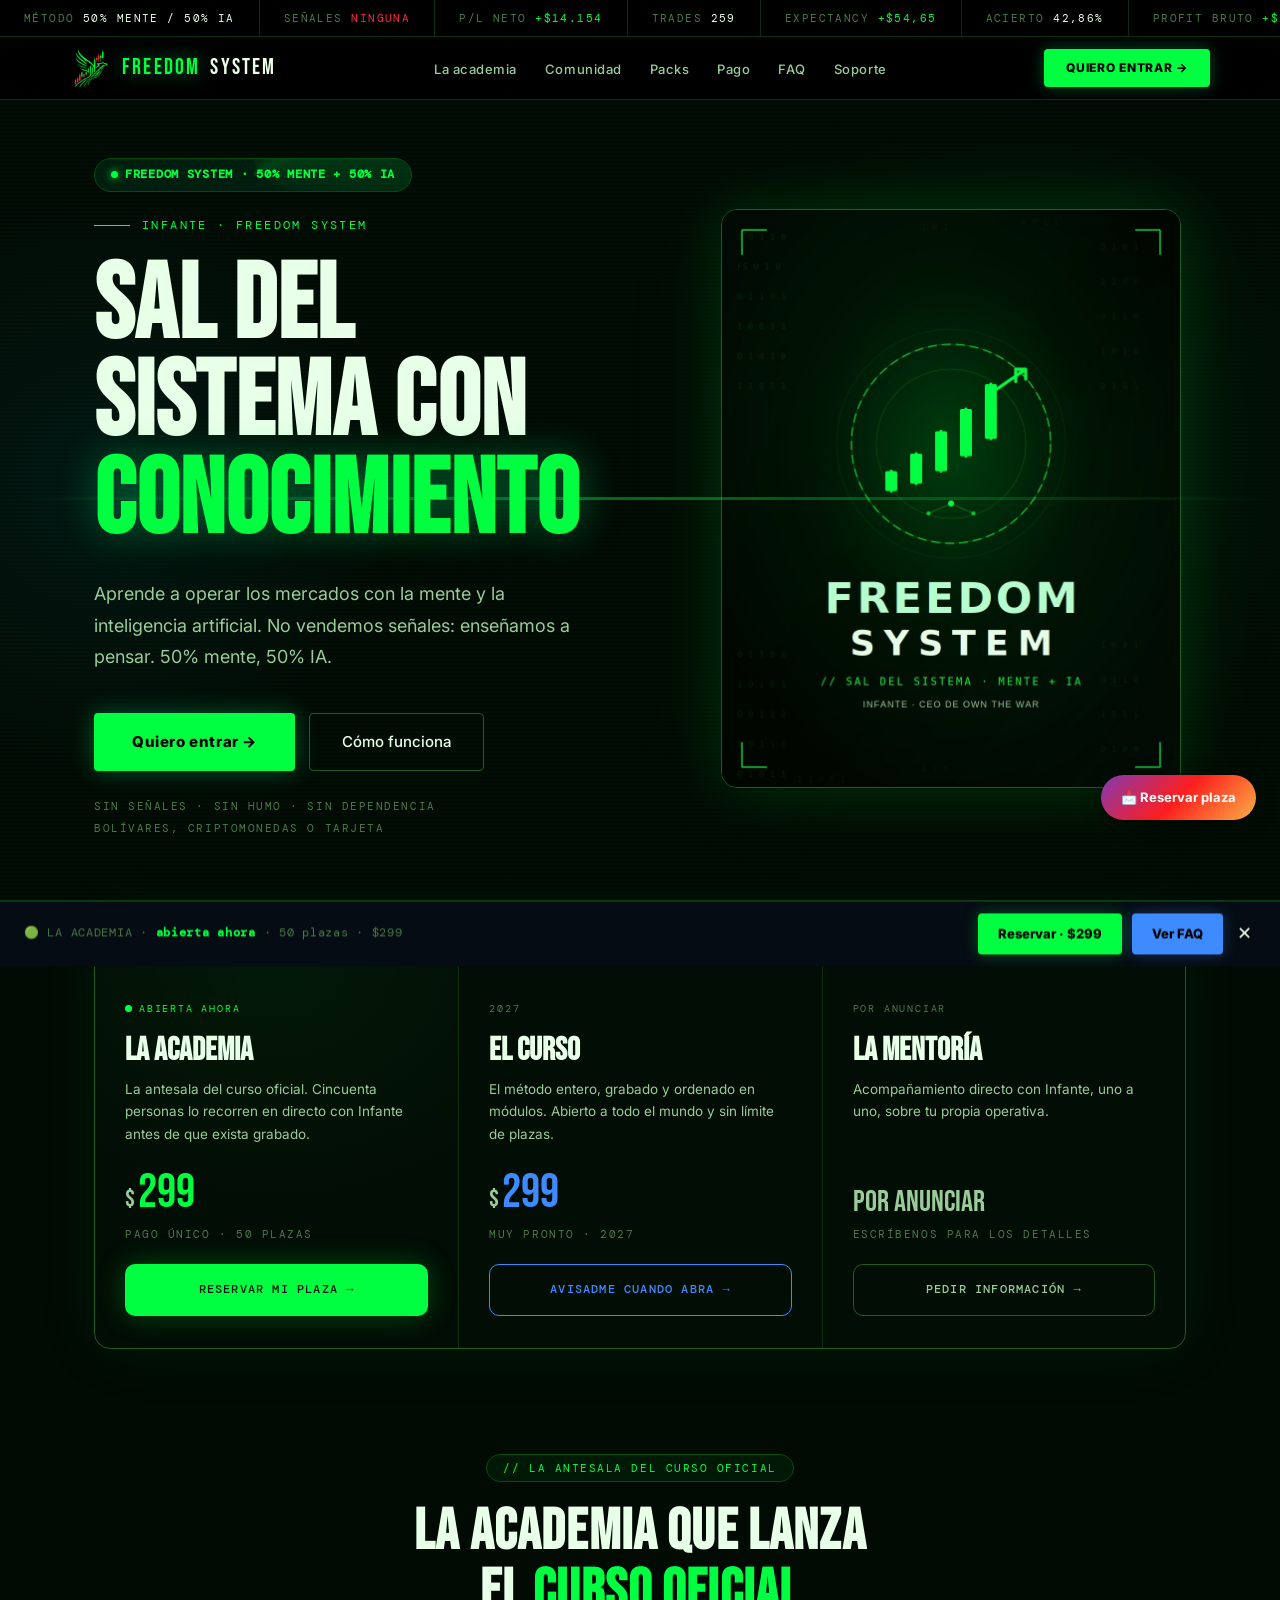
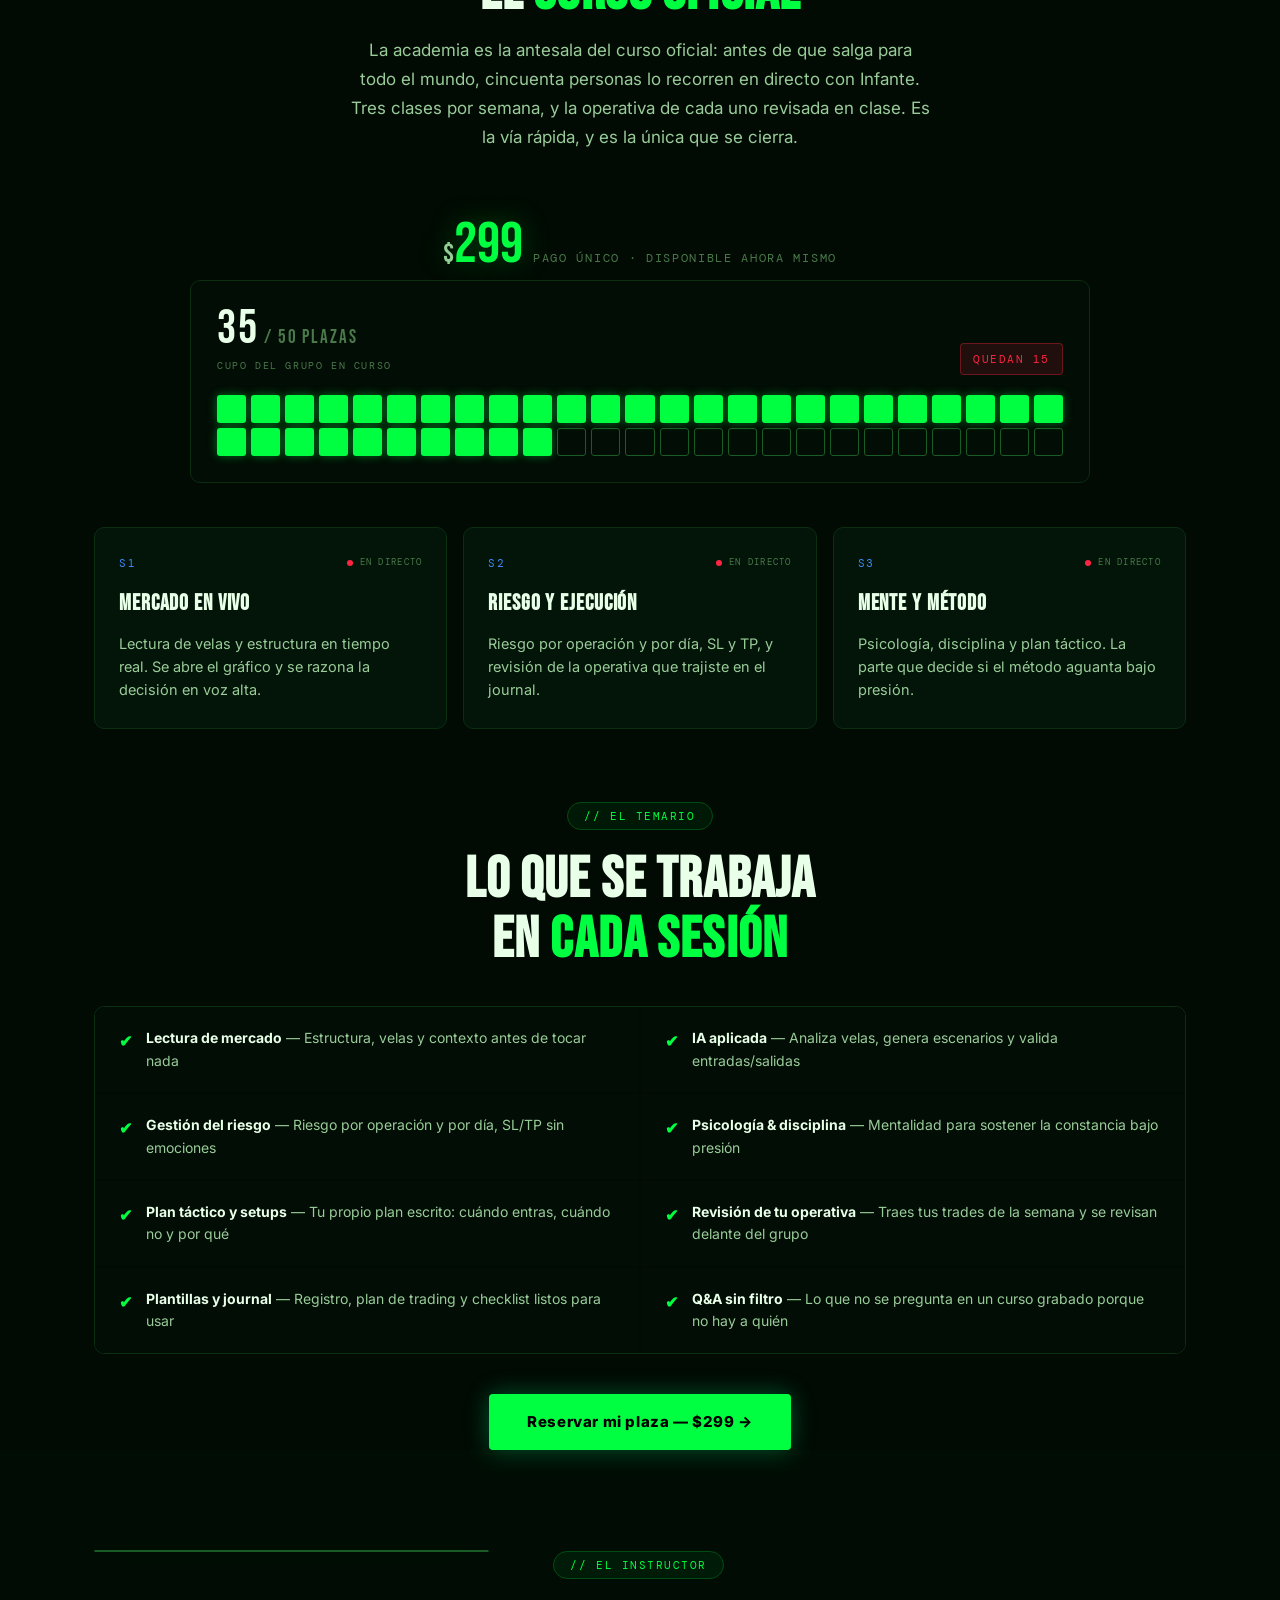
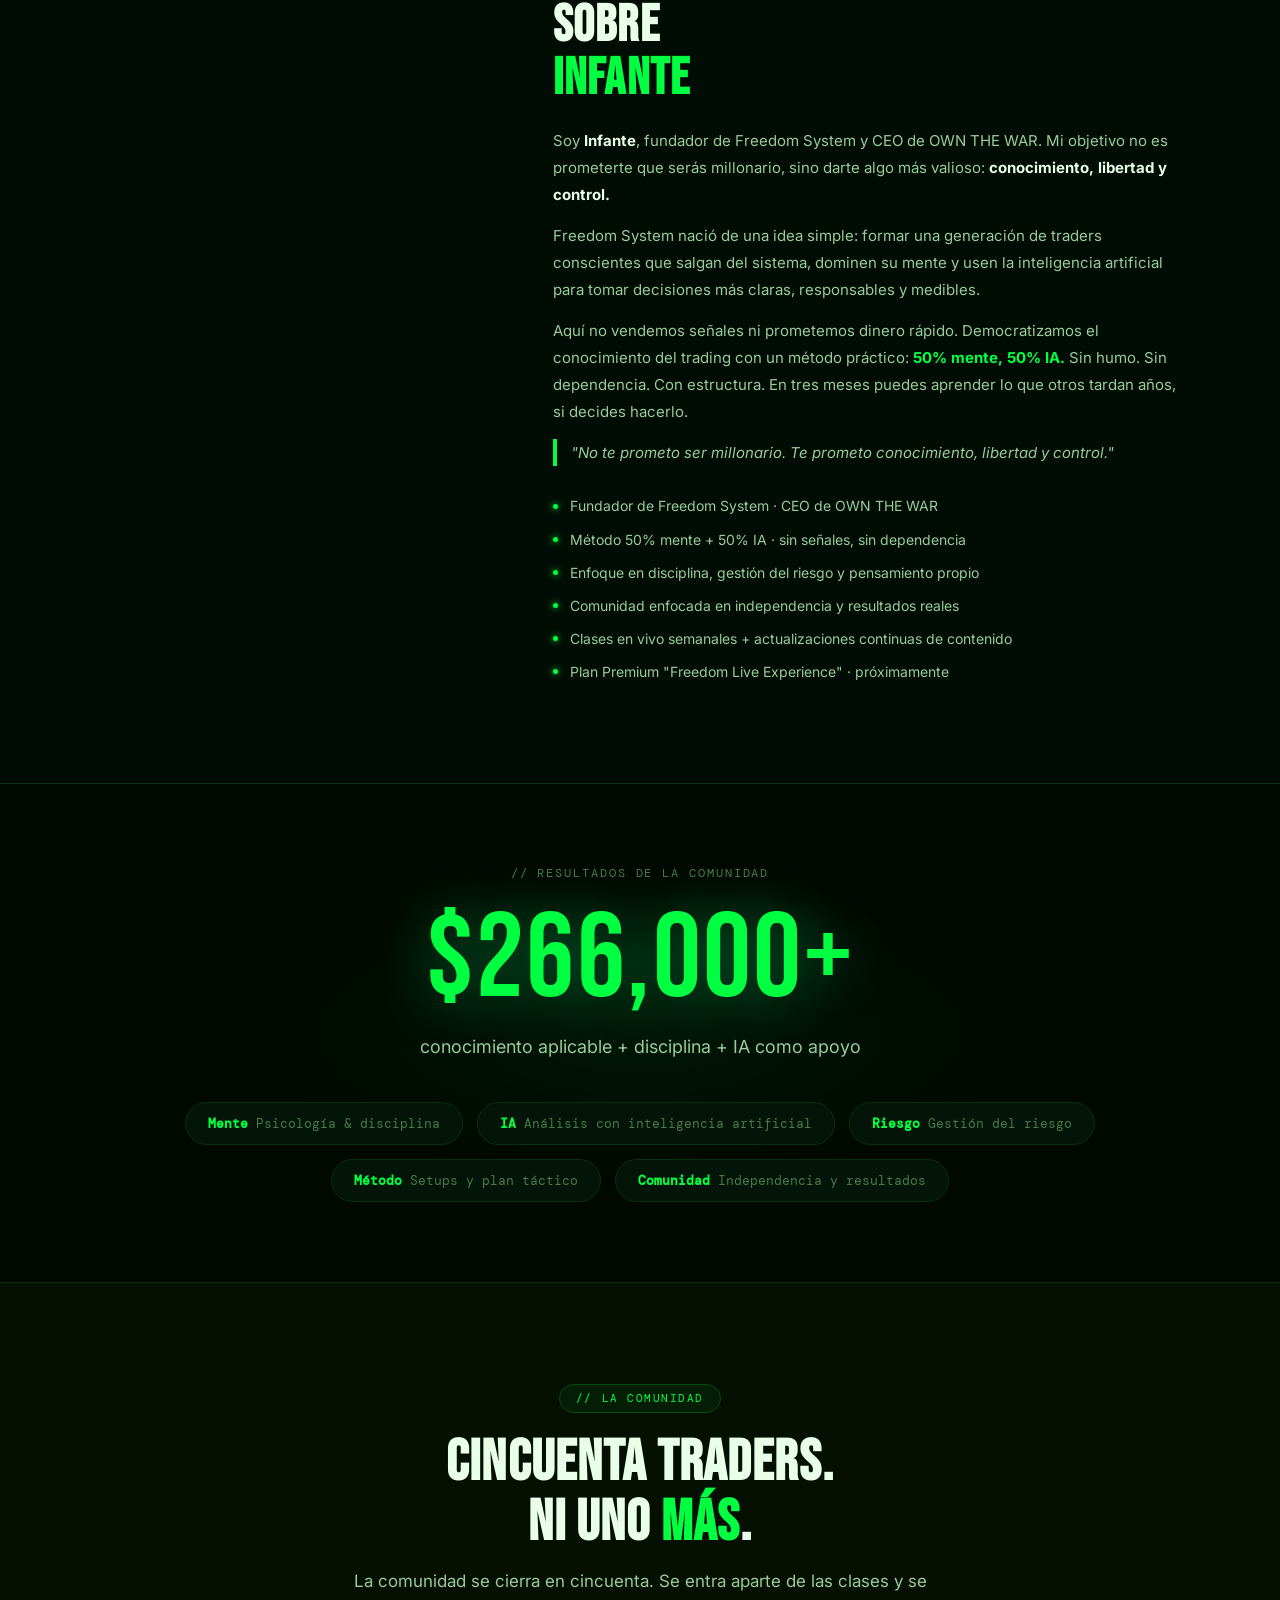
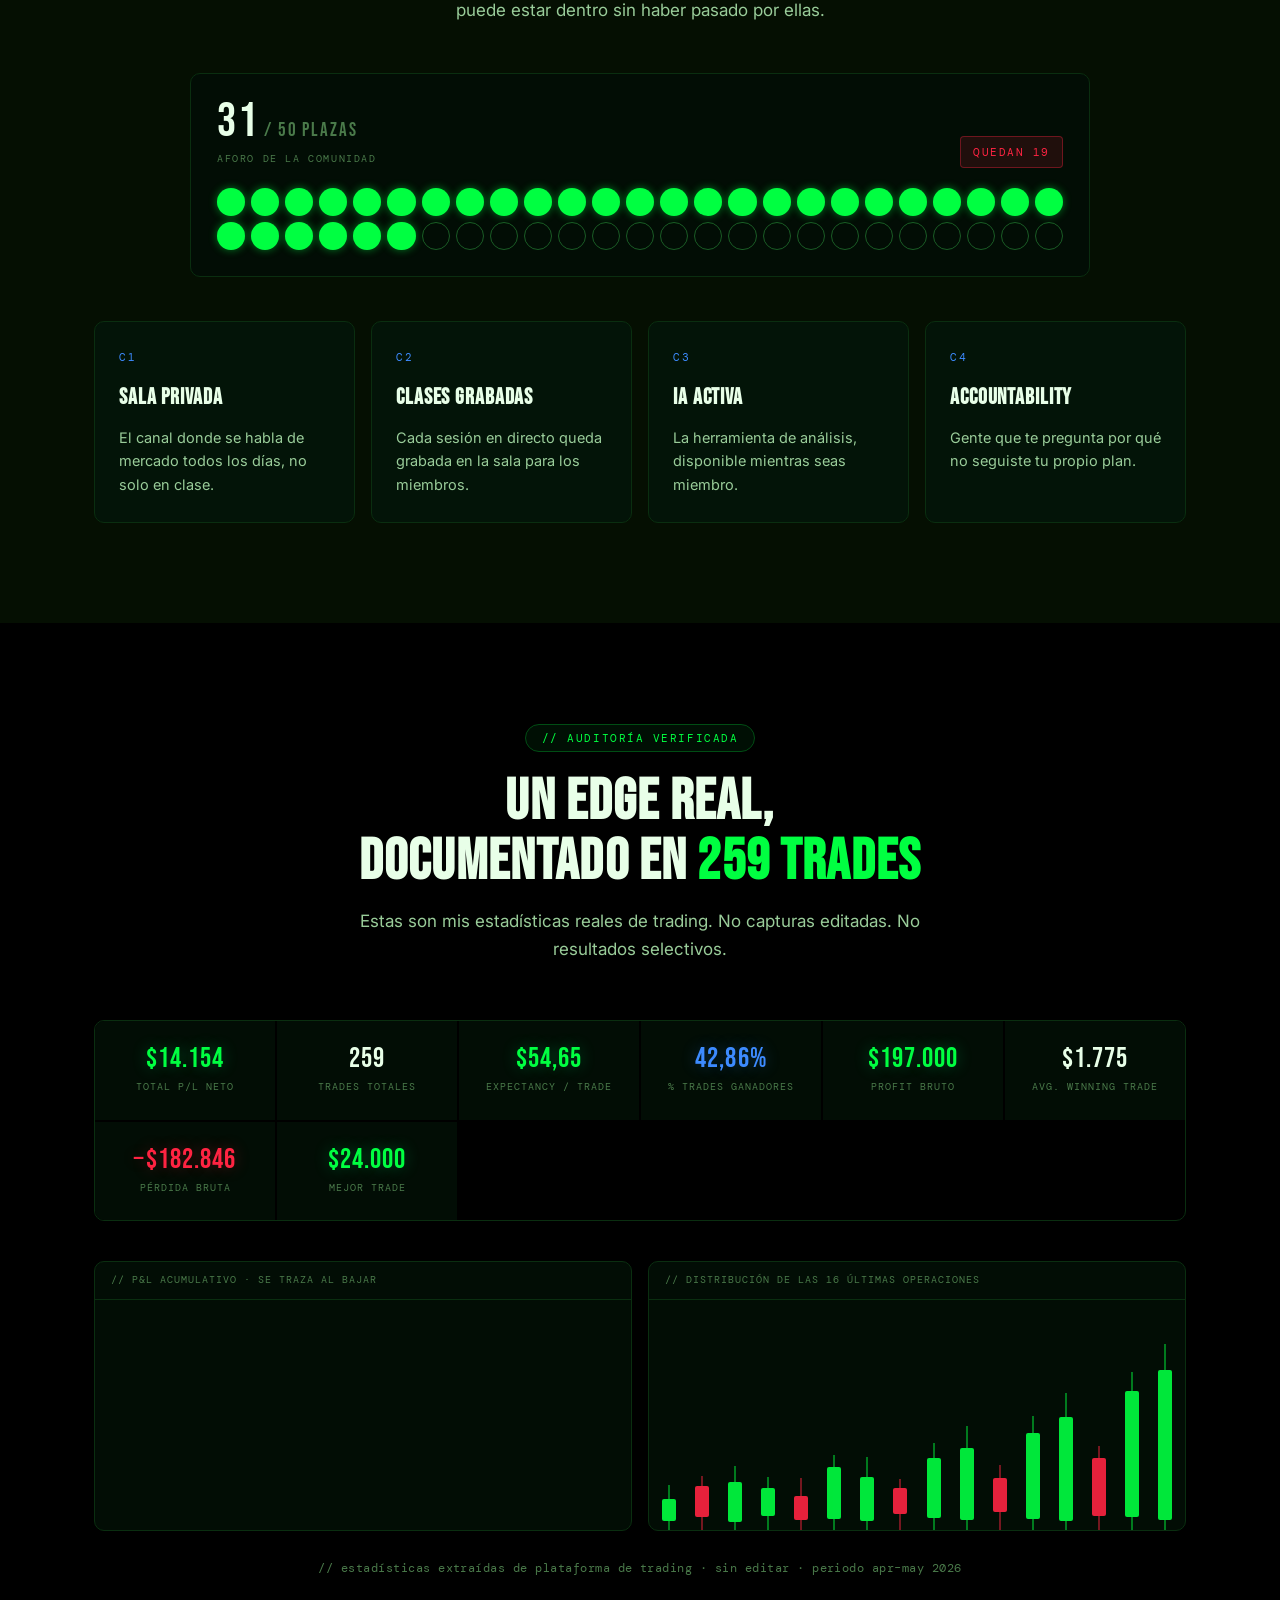
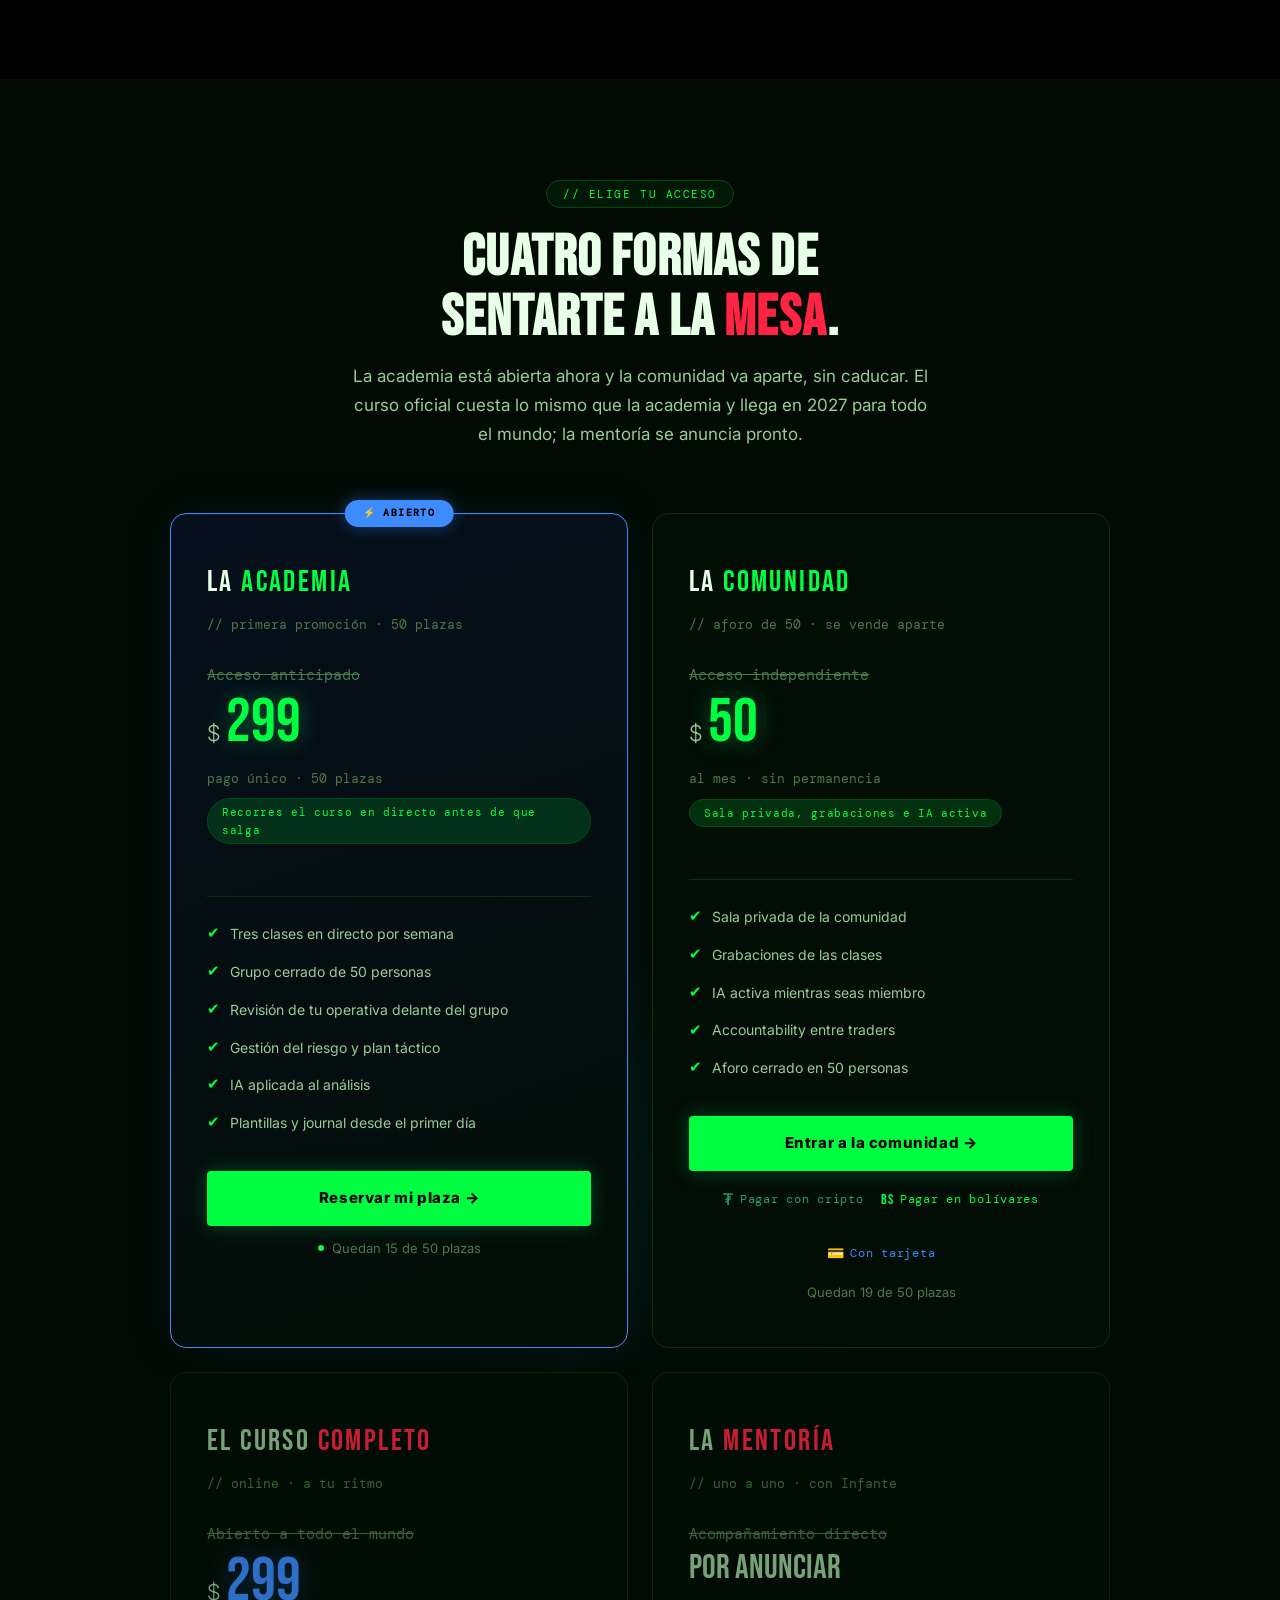
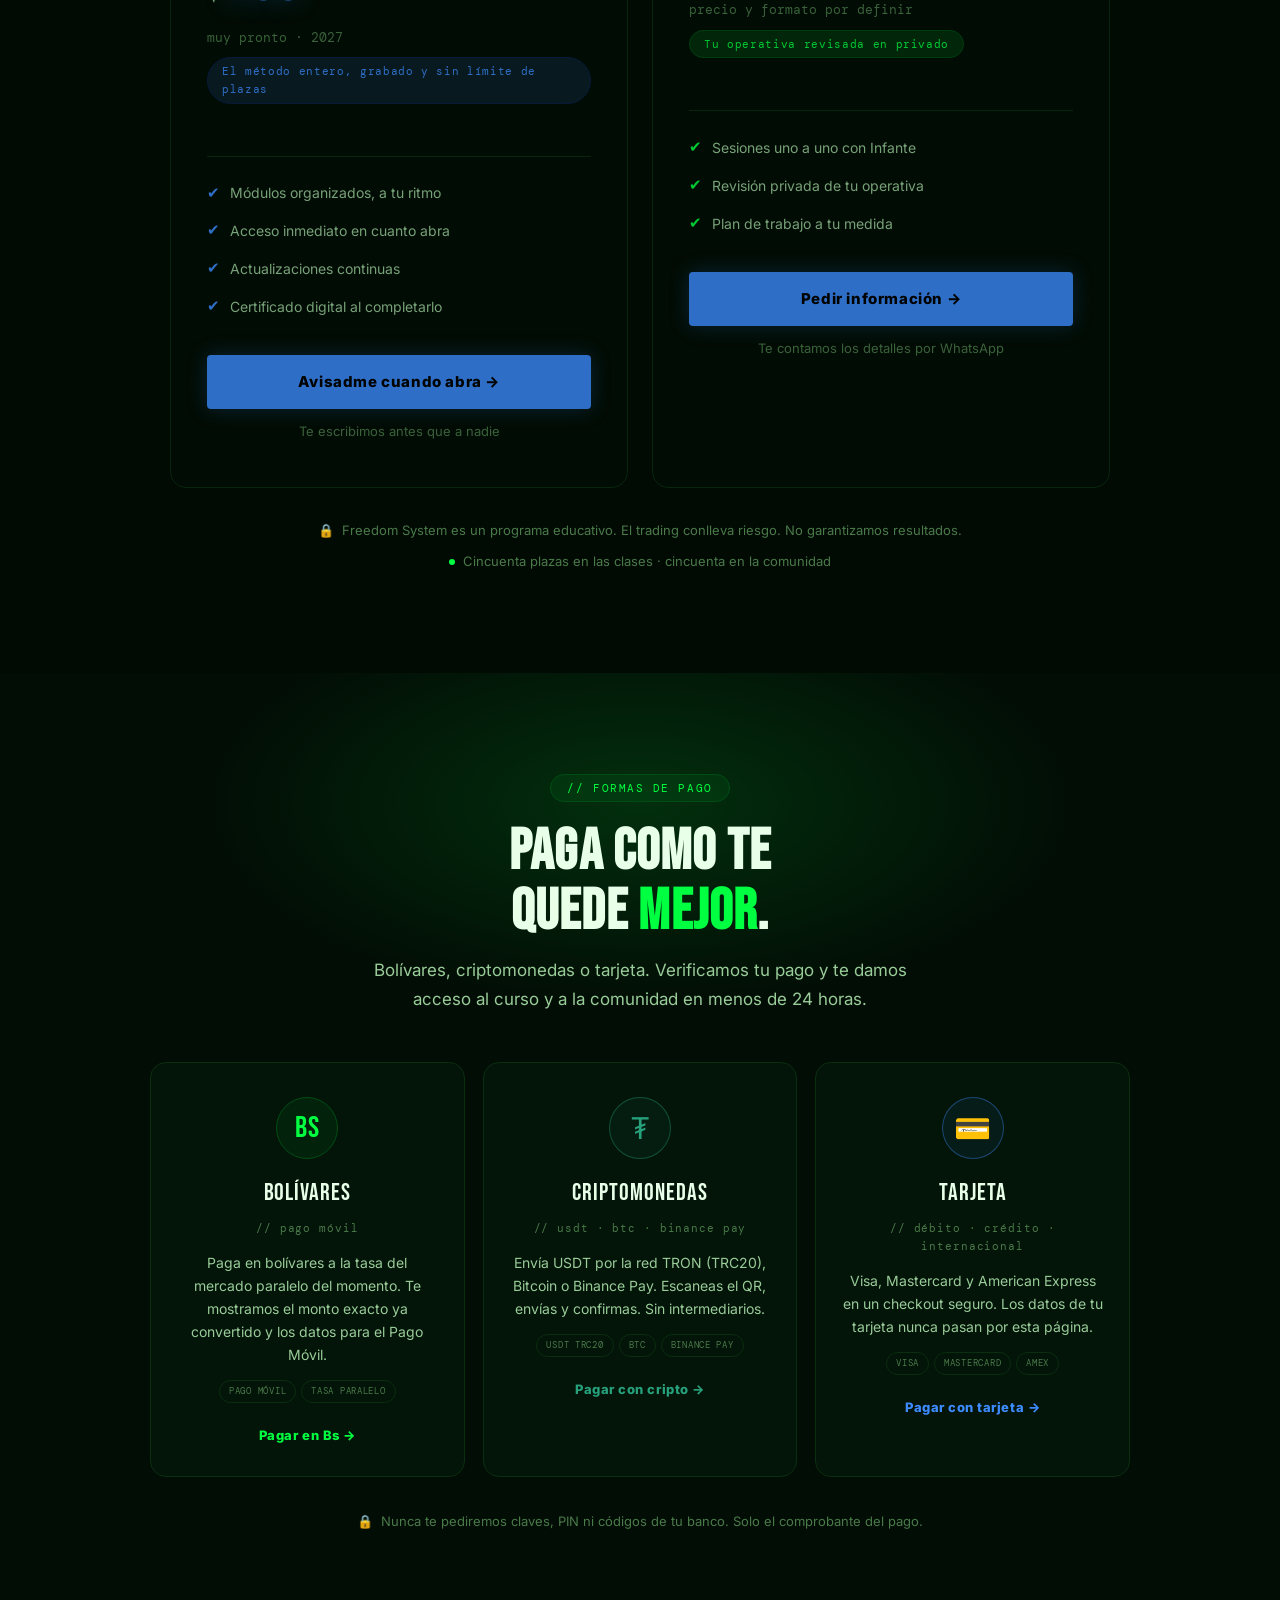
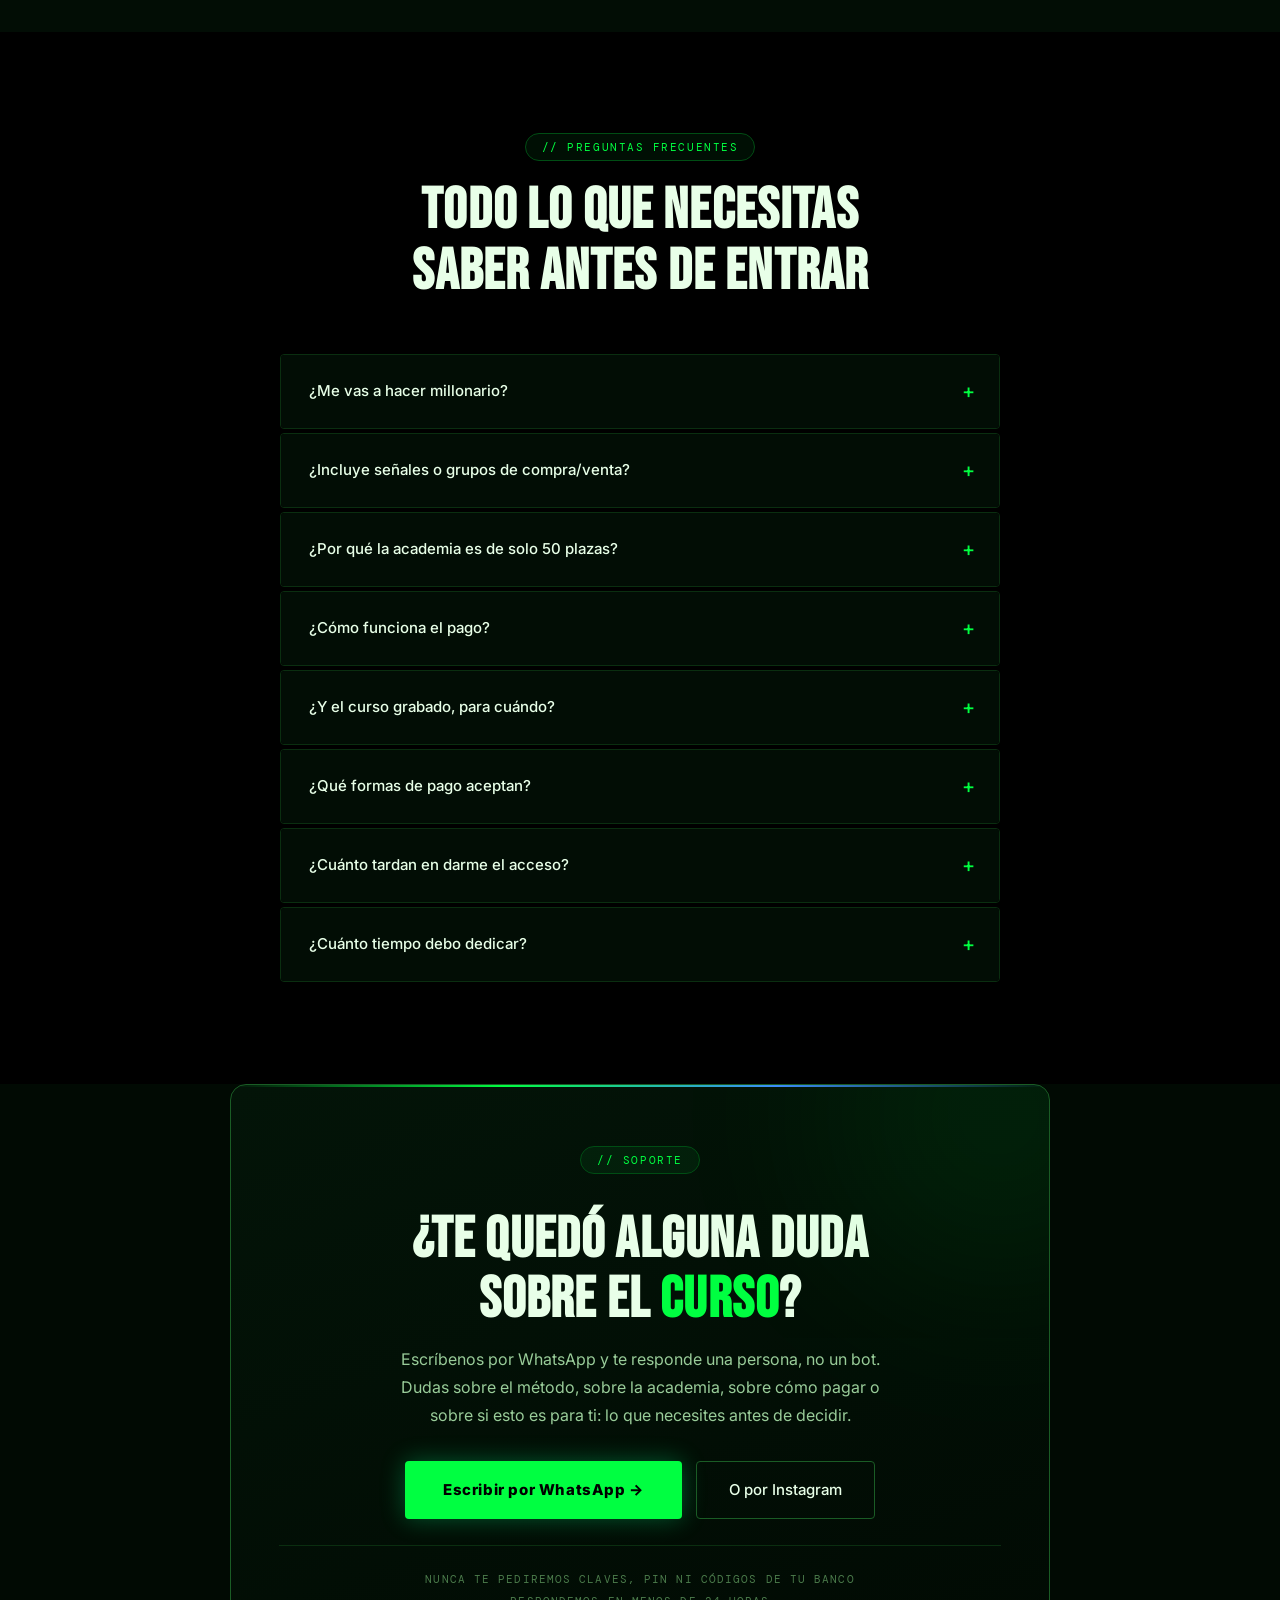
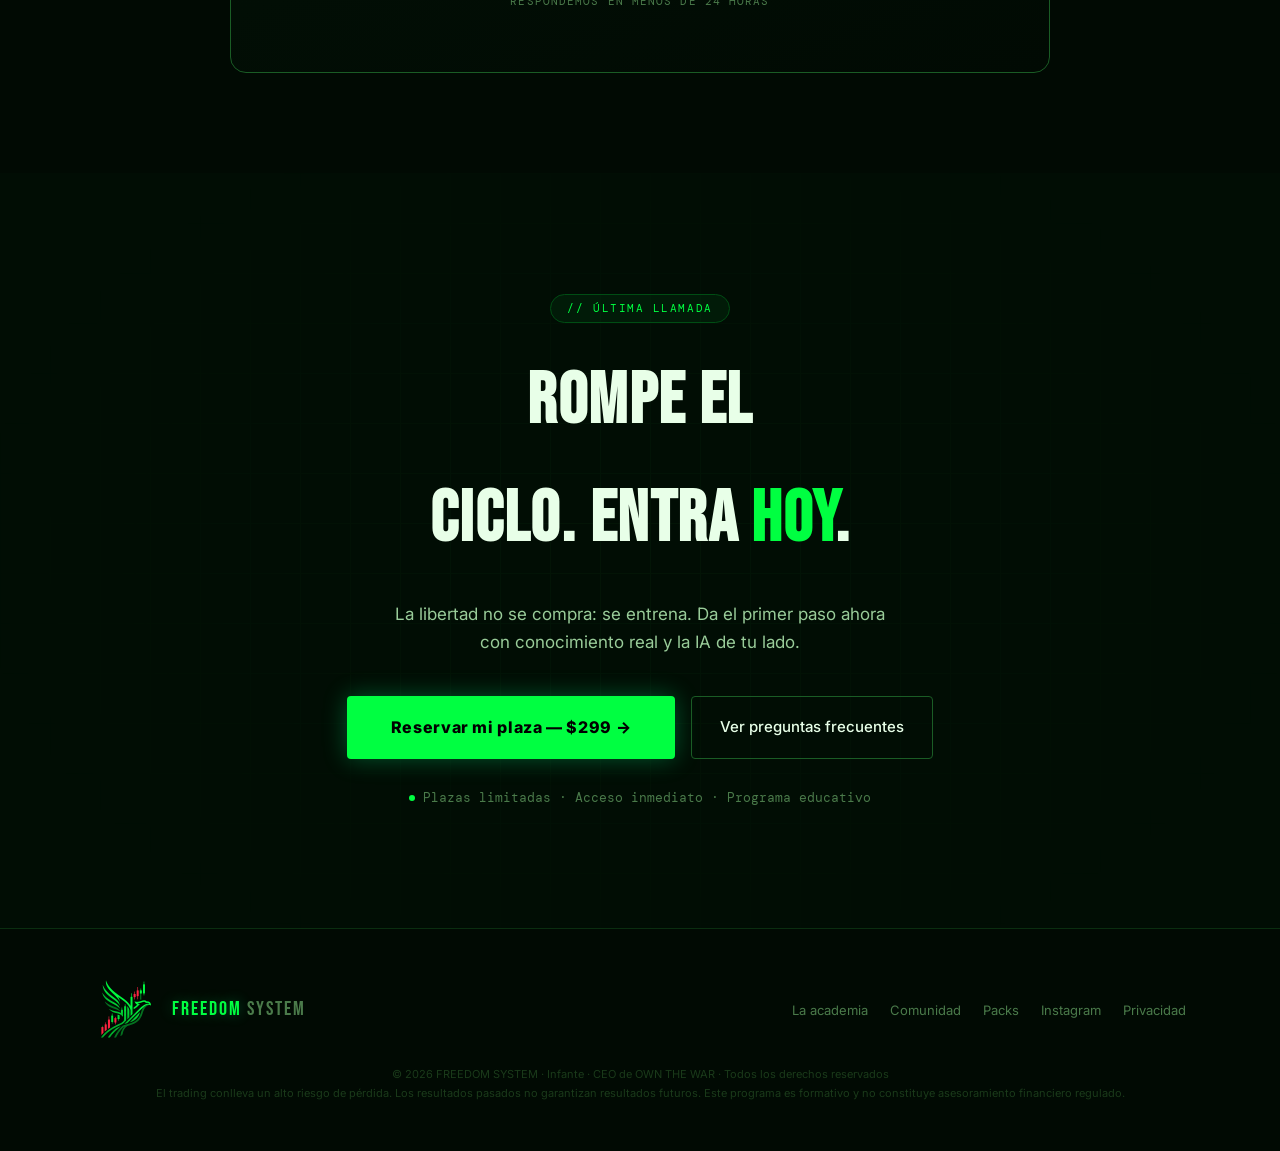
==== commit f0dd1228: "Reordenar la pagina en tres tiempos y abrir la academia a $299 La portada recibe ahora con un solo p" ====
--- a/index.html
+++ b/index.html
@@ -14,7 +14,7 @@
      marcadas con «URL DEL SITIO» (canonical, og:url, og:image y
      twitter:image). Es lo único que hay que tocar aquí.
      ═══════════════════════════════════════════════════════════════════ -->
-<link rel="canonical" href="https://fredomsystem.com/"><!-- URL DEL SITIO -->
+<link rel="canonical" href="https://freedomsystem.net/"><!-- URL DEL SITIO -->
 
 <!-- Vista previa al compartir (WhatsApp, Instagram, Telegram, Facebook) -->
 <meta property="og:type" content="website">
@@ -22,8 +22,8 @@
 <meta property="og:title" content="FREEDOM SYSTEM — Sal del sistema con conocimiento y IA">
 <meta property="og:description" content="Curso de trading consciente con IA. 50% mente, 50% inteligencia artificial. Sin señales, sin humo.">
 <meta property="og:locale" content="es_ES">
-<meta property="og:url" content="https://fredomsystem.com/"><!-- URL DEL SITIO -->
-<meta property="og:image" content="https://fredomsystem.com/og.png"><!-- URL DEL SITIO -->
+<meta property="og:url" content="https://freedomsystem.net/"><!-- URL DEL SITIO -->
+<meta property="og:image" content="https://freedomsystem.net/og.png"><!-- URL DEL SITIO -->
 <meta property="og:image:width" content="1200">
 <meta property="og:image:height" content="630">
 <meta property="og:image:alt" content="Freedom System — Sal del sistema con conocimiento. Trading con mente e inteligencia artificial.">
@@ -31,7 +31,7 @@
 <meta name="twitter:card" content="summary_large_image">
 <meta name="twitter:title" content="FREEDOM SYSTEM — Sal del sistema con conocimiento y IA">
 <meta name="twitter:description" content="Curso de trading consciente con IA. 50% mente, 50% inteligencia artificial. Sin señales, sin humo.">
-<meta name="twitter:image" content="https://fredomsystem.com/og.png"><!-- URL DEL SITIO -->
+<meta name="twitter:image" content="https://freedomsystem.net/og.png"><!-- URL DEL SITIO -->
 
 <!-- Iconos -->
 <link rel="icon" href="favicon.ico" sizes="any">
@@ -194,7 +194,7 @@
 
 /* ─── HERO ───────────────────────────────────────────────── */
 #hero {
-  min-height: 100vh;
+  min-height: 88vh;
   display: flex; flex-direction: column; justify-content: center;
   padding: 158px 24px 80px;
   position: relative; overflow: hidden;
@@ -1917,6 +1917,150 @@
   .pay-tab { font-size: 9px; letter-spacing: 0.04em; }
 }
 
+
+/* ═══════════════════════════════════════════════════════════
+   LOS TRES ACCESOS · el panel único que recibe al visitante
+   Prefijo .acc- para no chocar con nada (ver .bar/.cite-rule).
+   Todo el movimiento es CSS: sin JS el panel se ve completo.
+   ═══════════════════════════════════════════════════════════ */
+#planes { padding-block: 0 104px; position: relative; z-index: 2; }
+
+.acc-panel {
+  max-width: 1120px; margin: 0 auto;
+  background: var(--bg-panel);
+  border: 1px solid var(--border-bright);
+  border-radius: var(--radius-lg);
+  overflow: hidden;
+  box-shadow: 0 0 70px rgba(0,255,65,0.07), inset 0 1px 0 rgba(0,255,65,0.08);
+}
+
+/* La «pestaña» de la cabecera */
+.acc-chrome {
+  display: flex; align-items: flex-end; justify-content: space-between; gap: 16px;
+  padding: 0 18px;
+  border-bottom: 1px solid var(--border);
+  background: linear-gradient(180deg, rgba(0,255,65,0.045), transparent);
+}
+.acc-tab {
+  font-family: var(--font-mono); font-size: 11px; letter-spacing: 0.16em;
+  text-transform: uppercase; color: var(--green);
+  padding: 12px 18px; margin-bottom: -1px;
+  border: 1px solid var(--border-bright); border-bottom-color: var(--bg-panel);
+  border-radius: 9px 9px 0 0; background: var(--bg-panel);
+}
+.acc-dots { display: flex; gap: 6px; padding-bottom: 14px; }
+.acc-dots i { width: 7px; height: 7px; border-radius: 50%; background: var(--border-bright); }
+
+.acc-rows { display: grid; grid-template-columns: repeat(3, 1fr); }
+
+.acc-row {
+  padding: 36px 30px 32px;
+  display: flex; flex-direction: column;
+  border-left: 1px solid var(--border);
+}
+.acc-row:first-child { border-left: none; }
+.acc-row.is-open { background: radial-gradient(120% 90% at 50% 0%, rgba(0,255,65,0.05), transparent 70%); }
+
+.acc-state {
+  font-family: var(--font-mono); font-size: 10px; letter-spacing: 0.18em;
+  text-transform: uppercase; color: var(--grey-400);
+  display: flex; align-items: center; gap: 7px; margin-bottom: 18px;
+}
+.acc-row.is-open .acc-state { color: var(--green); }
+.acc-dot { width: 7px; height: 7px; border-radius: 50%; background: var(--green); }
+@media (prefers-reduced-motion: no-preference) {
+  .acc-dot { animation: accPulse 2.4s ease-out infinite; }
+}
+@keyframes accPulse {
+  0%   { box-shadow: 0 0 0 0 rgba(0,255,65,0.45); }
+  70%  { box-shadow: 0 0 0 9px rgba(0,255,65,0); }
+  100% { box-shadow: 0 0 0 0 rgba(0,255,65,0); }
+}
+
+.acc-name {
+  font-family: var(--font-display); font-size: 32px; line-height: 1;
+  text-transform: uppercase; color: var(--white); margin: 0 0 11px;
+}
+.acc-note {
+  font-size: 13.5px; line-height: 1.65; color: var(--grey-200);
+  margin: 0 0 24px; min-height: 66px;
+}
+
+.acc-price {
+  font-family: var(--font-display); font-size: 48px; line-height: 1;
+  color: var(--green); margin-top: auto;
+  display: flex; align-items: baseline; flex-wrap: wrap; gap: 3px;
+}
+.acc-curr { font-size: 25px; font-weight: 300; color: var(--grey-200); }
+.acc-price small {
+  flex-basis: 100%; margin-top: 9px;
+  font-family: var(--font-mono); font-size: 11px; letter-spacing: 0.14em;
+  text-transform: uppercase; color: var(--grey-400);
+}
+.acc-price.is-blue { color: var(--blue); }
+.acc-price.is-mute { color: var(--grey-200); font-size: 30px; }
+
+.acc-cta {
+  margin-top: 24px; display: block; text-align: center; text-decoration: none;
+  padding: 15px 16px; border-radius: 10px;
+  font-family: var(--font-mono); font-size: 12px; letter-spacing: 0.1em;
+  text-transform: uppercase; font-weight: 500;
+  border: 1px solid transparent;
+  transition: transform 0.2s ease, background 0.2s ease, color 0.2s ease;
+}
+.acc-cta:hover { transform: translateY(-2px); }
+.acc-cta-green { background: var(--green); color: #00140a; box-shadow: 0 0 28px rgba(0,255,65,0.26); }
+.acc-cta-blue  { background: transparent; color: var(--blue);     border-color: var(--blue); }
+.acc-cta-ghost { background: transparent; color: var(--grey-200); border-color: var(--border-bright); }
+.acc-cta-blue:hover  { background: rgba(61,139,255,0.1); }
+.acc-cta-ghost:hover { background: rgba(255,255,255,0.035); color: var(--white); }
+
+/* El panel entra escalonado al bajar; sin soporte se ve quieto y completo */
+@supports (animation-timeline: view()) {
+  @media (prefers-reduced-motion: no-preference) {
+    .acc-row { animation: accIn 0.8s cubic-bezier(.22,.68,.32,1) both; animation-timeline: view(); animation-range: entry 6% entry 70%; }
+    .acc-row:nth-child(2) { animation-range: entry 11% entry 75%; }
+    .acc-row:nth-child(3) { animation-range: entry 16% entry 80%; }
+  }
+}
+@keyframes accIn {
+  from { opacity: 0; transform: translateY(22px); }
+  to   { opacity: 1; transform: none; }
+}
+
+/* El precio de la academia, dentro de su propia sección */
+.aca-precio {
+  display: flex; align-items: baseline; justify-content: center; gap: 10px;
+  flex-wrap: wrap; margin: 26px 0 6px;
+}
+.aca-precio-amt {
+  font-family: var(--font-display); font-size: 58px; line-height: 1; color: var(--green);
+  text-shadow: 0 0 30px rgba(0,255,65,0.3);
+}
+.aca-precio-amt .acc-curr { font-size: 28px; }
+.aca-precio-nota {
+  font-family: var(--font-mono); font-size: 12px; letter-spacing: 0.14em;
+  text-transform: uppercase; color: var(--grey-400);
+}
+
+@media (max-width: 860px) {
+  .acc-rows { grid-template-columns: 1fr; }
+  .acc-row { border-left: none; border-top: 1px solid var(--border); padding: 30px 22px; }
+  .acc-row:first-child { border-top: none; }
+  .acc-note { min-height: 0; }
+  .acc-name { font-size: 28px; }
+  .acc-price { font-size: 42px; }
+  .acc-chrome { padding: 0 10px; }
+  .acc-tab { font-size: 10px; padding: 11px 13px; }
+  #planes { padding-block: 0 72px; }
+  .aca-precio-amt { font-size: 46px; }
+}
+
+/* Con la mentoria la rejilla de precios pasa a cuatro tarjetas: 2x2 en
+   escritorio se lee mejor que cuatro columnas estrechas. */
+@media (min-width: 1000px) {
+  .pricing-grid { grid-template-columns: repeat(2, 1fr); max-width: 940px; }
+}
 </style>
 </head>
 <body>
@@ -1966,7 +2110,7 @@
       <li><a href="#faq">FAQ</a></li>
       <li><a href="#soporte">Soporte</a></li>
     </ul>
-    <a href="#pagos" class="btn-nav" onclick="event.preventDefault();openPay('base','ves')">Quiero entrar →</a>
+    <a href="#pagos" class="btn-nav" onclick="event.preventDefault();openPay('academia','ves')">Quiero entrar →</a>
   </div>
   <span class="prog" aria-hidden="true"></span>
 </nav>
@@ -1992,7 +2136,7 @@
         Aprende a operar los mercados con la mente y la inteligencia artificial. No vendemos señales: enseñamos a pensar. 50% mente, 50% IA.
       </p>
       <div class="hero-ctas">
-        <a href="#pricing" class="btn-primary">Quiero entrar →</a>
+        <a href="#planes" class="btn-primary">Quiero entrar →</a>
         <a href="#academia" class="btn-ghost">Cómo funciona</a>
       </div>
       <div style="margin-top:24px;font-family:var(--font-mono);font-size:11px;letter-spacing:0.14em;text-transform:uppercase;color:var(--grey-400);line-height:2;">
@@ -2008,20 +2152,45 @@
   </div>
 </section>
 
-<!-- ── RESULTS BANNER ─────────────────────────────────────── -->
-<section id="results">
-  <div class="results-glow"></div>
+<!-- ── LOS TRES ACCESOS ───────────────────────────────────── -->
+<section id="planes">
   <div class="container">
-    <div class="results-inner reveal">
-      <div class="results-label">// resultados de la comunidad</div>
-      <div class="results-amount">CONSTANCIA</div>
-      <div class="results-sub">conocimiento aplicable + disciplina + IA como apoyo</div>
-      <div class="results-pills">
-        <div class="result-pill"><span class="pill-up">Mente</span><span class="pill-label">Psicología &amp; disciplina</span></div>
-        <div class="result-pill"><span class="pill-up">IA</span><span class="pill-label">Análisis con inteligencia artificial</span></div>
-        <div class="result-pill"><span class="pill-up">Riesgo</span><span class="pill-label">Gestión del riesgo</span></div>
-        <div class="result-pill"><span class="pill-up">Método</span><span class="pill-label">Setups y plan táctico</span></div>
-        <div class="result-pill"><span class="pill-up">Comunidad</span><span class="pill-label">Independencia y resultados</span></div>
+    <div class="acc-panel">
+      <div class="acc-chrome">
+        <span class="acc-tab">freedom_system · los tres accesos</span>
+        <span class="acc-dots" aria-hidden="true"><i></i><i></i><i></i></span>
+      </div>
+      <div class="acc-rows">
+
+        <!-- LA ACADEMIA · abierta -->
+        <article class="acc-row is-open">
+          <div class="acc-state"><span class="acc-dot"></span>Abierta ahora</div>
+          <h3 class="acc-name">La academia</h3>
+          <p class="acc-note">La antesala del curso oficial. Cincuenta personas lo recorren en directo con Infante antes de que exista grabado.</p>
+          <div class="acc-price"><span class="acc-curr">$</span>299<small>pago único · 50 plazas</small></div>
+          <a href="#pagos" class="acc-cta acc-cta-green" onclick="event.preventDefault();openPay('academia','ves')">Reservar mi plaza →</a>
+        </article>
+
+        <!-- EL CURSO · 2027 -->
+        <article class="acc-row">
+          <div class="acc-state">2027</div>
+          <h3 class="acc-name">El curso</h3>
+          <p class="acc-note">El método entero, grabado y ordenado en módulos. Abierto a todo el mundo y sin límite de plazas.</p>
+          <div class="acc-price is-blue"><span class="acc-curr">$</span>299<small>muy pronto · 2027</small></div>
+          <a href="#pagos" class="acc-cta acc-cta-blue" onclick="event.preventDefault();payWaitlist('curso')">Avisadme cuando abra →</a>
+        </article>
+
+        <!-- LA MENTORÍA · por anunciar -->
+        <article class="acc-row">
+          <div class="acc-state">Por anunciar</div>
+          <h3 class="acc-name">La mentoría</h3>
+          <!-- ⚠️ PROVISIONAL: texto de relleno. Dime en qué consiste la
+               mentoría (formato, duración, precio) y lo cambio. -->
+          <p class="acc-note">Acompañamiento directo con Infante, uno a uno, sobre tu propia operativa.</p>
+          <div class="acc-price is-mute">Por anunciar<small>escríbenos para los detalles</small></div>
+          <a href="#pagos" class="acc-cta acc-cta-ghost" onclick="event.preventDefault();payWaitlist('mentoria')">Pedir información →</a>
+        </article>
+
       </div>
     </div>
   </div>
@@ -2031,9 +2200,14 @@
 <section id="academia">
   <div class="container">
     <div class="includes-header reveal">
-      <span class="tag">// la primera promoción</span>
+      <span class="tag">// la antesala del curso oficial</span>
       <h2 class="section-title">La academia que lanza<br>el <span class="accent">curso oficial</span></h2>
-      <p class="section-sub" style="margin:14px auto 0;">Antes de que el curso salga para todo el mundo, se abre una promoción cerrada de cincuenta personas que lo recorre en directo con Infante. Tres clases por semana, y la operativa de cada uno revisada en clase. Es la vía rápida, y es la única que se cierra.</p>
+      <p class="section-sub" style="margin:14px auto 0;">La academia es la antesala del curso oficial: antes de que salga para todo el mundo, cincuenta personas lo recorren en directo con Infante. Tres clases por semana, y la operativa de cada uno revisada en clase. Es la vía rápida, y es la única que se cierra.</p>
+    </div>
+
+    <div class="aca-precio reveal">
+      <span class="aca-precio-amt"><span class="acc-curr">$</span>299</span>
+      <span class="aca-precio-nota">pago único · disponible ahora mismo</span>
     </div>
 
     <!-- ⚠️ PROVISIONAL: pon en class="on" tantos <span> como plazas ocupadas
@@ -2083,59 +2257,12 @@
     </div>
 
     <div style="text-align:center;margin-top:40px;">
-      <a href="#pricing" class="btn-primary">Reservar mi plaza →</a>
+      <a href="#pagos" class="btn-primary" onclick="event.preventDefault();openPay('academia','ves')">Reservar mi plaza — $299 →</a>
     </div>
   </div>
 </section>
 
-<!-- ── LA COMUNIDAD ───────────────────────────────────────── -->
-<section id="comunidad">
-  <div class="container">
-    <div class="com-header reveal">
-      <span class="tag">// la comunidad</span>
-      <h2 class="section-title">Cincuenta traders.<br>Ni uno <span class="accent">más</span>.</h2>
-      <p class="section-sub" style="margin:14px auto 0;">La comunidad se cierra en cincuenta. Se entra aparte de las clases y se puede estar dentro sin haber pasado por ellas.</p>
-    </div>
-
-    <!-- ⚠️ PROVISIONAL: cada punto es una plaza (son 50). Pon en class="on"
-         tantos como miembros reales haya y ajusta las dos cifras de aquí arriba. -->
-    <div class="cupo reveal">
-      <div class="cupo-top">
-        <div>
-          <div class="cupo-n">31<small> / 50 plazas</small></div>
-          <div class="cupo-l">Aforo de la comunidad</div>
-        </div>
-        <span class="cupo-tag">Quedan 19</span>
-      </div>
-      <div class="hundred"><span class="on"></span><span class="on"></span><span class="on"></span><span class="on"></span><span class="on"></span><span class="on"></span><span class="on"></span><span class="on"></span><span class="on"></span><span class="on"></span><span class="on"></span><span class="on"></span><span class="on"></span><span class="on"></span><span class="on"></span><span class="on"></span><span class="on"></span><span class="on"></span><span class="on"></span><span class="on"></span><span class="on"></span><span class="on"></span><span class="on"></span><span class="on"></span><span class="on"></span><span class="on"></span><span class="on"></span><span class="on"></span><span class="on"></span><span class="on"></span><span class="on"></span><span></span><span></span><span></span><span></span><span></span><span></span><span></span><span></span><span></span><span></span><span></span><span></span><span></span><span></span><span></span><span></span><span></span><span></span><span></span></div>
-    </div>
-
-    <div class="com-grid">
-      <div class="sesion reveal">
-        <div class="sesion-top"><span class="sesion-n">C1</span></div>
-        <h3>Sala privada</h3>
-        <p>El canal donde se habla de mercado todos los días, no solo en clase.</p>
-      </div>
-      <div class="sesion reveal reveal-2">
-        <div class="sesion-top"><span class="sesion-n">C2</span></div>
-        <h3>Clases grabadas</h3>
-        <p>Cada sesión en directo queda grabada en la sala para los miembros.</p>
-      </div>
-      <div class="sesion reveal reveal-3">
-        <div class="sesion-top"><span class="sesion-n">C3</span></div>
-        <h3>IA activa</h3>
-        <p>La herramienta de análisis, disponible mientras seas miembro.</p>
-      </div>
-      <div class="sesion reveal reveal-1">
-        <div class="sesion-top"><span class="sesion-n">C4</span></div>
-        <h3>Accountability</h3>
-        <p>Gente que te pregunta por qué no seguiste tu propio plan.</p>
-      </div>
-    </div>
-  </div>
-</section>
-
-<!-- ── JONATHAN ────────────────────────────────────────────── -->
+<!-- ── BIOGRAFIA ────────────────────────────────────────────── -->
 <section id="about">
   <div class="container">
     <div class="about-grid">
@@ -2168,6 +2295,72 @@
   </div>
 </section>
 
+
+<!-- ── RESULTS BANNER ─────────────────────────────────────── -->
+<section id="results">
+  <div class="results-glow"></div>
+  <div class="container">
+    <div class="results-inner reveal">
+      <div class="results-label">// resultados de la comunidad</div>
+      <div class="results-amount">CONSTANCIA</div>
+      <div class="results-sub">conocimiento aplicable + disciplina + IA como apoyo</div>
+      <div class="results-pills">
+        <div class="result-pill"><span class="pill-up">Mente</span><span class="pill-label">Psicología &amp; disciplina</span></div>
+        <div class="result-pill"><span class="pill-up">IA</span><span class="pill-label">Análisis con inteligencia artificial</span></div>
+        <div class="result-pill"><span class="pill-up">Riesgo</span><span class="pill-label">Gestión del riesgo</span></div>
+        <div class="result-pill"><span class="pill-up">Método</span><span class="pill-label">Setups y plan táctico</span></div>
+        <div class="result-pill"><span class="pill-up">Comunidad</span><span class="pill-label">Independencia y resultados</span></div>
+      </div>
+    </div>
+  </div>
+</section>
+
+<!-- ── LA COMUNIDAD ───────────────────────────────────────── -->
+<section id="comunidad">
+  <div class="container">
+    <div class="com-header reveal">
+      <span class="tag">// la comunidad</span>
+      <h2 class="section-title">Cincuenta traders.<br>Ni uno <span class="accent">más</span>.</h2>
+      <p class="section-sub" style="margin:14px auto 0;">La comunidad se cierra en cincuenta. Se entra aparte de las clases y se puede estar dentro sin haber pasado por ellas.</p>
+    </div>
+
+    <!-- ⚠️ PROVISIONAL: cada punto es una plaza (son 50). Pon en class="on"
+         tantos como miembros reales haya y ajusta las dos cifras de aquí arriba. -->
+    <div class="cupo reveal">
+      <div class="cupo-top">
+        <div>
+          <div class="cupo-n">31<small> / 50 plazas</small></div>
+          <div class="cupo-l">Aforo de la comunidad</div>
+        </div>
+        <span class="cupo-tag">Quedan 19</span>
+      </div>
+      <div class="hundred"><span class="on"></span><span class="on"></span><span class="on"></span><span class="on"></span><span class="on"></span><span class="on"></span><span class="on"></span><span class="on"></span><span class="on"></span><span class="on"></span><span class="on"></span><span class="on"></span><span class="on"></span><span class="on"></span><span class="on"></span><span class="on"></span><span class="on"></span><span class="on"></span><span class="on"></span><span class="on"></span><span class="on"></span><span class="on"></span><span class="on"></span><span class="on"></span><span class="on"></span><span class="on"></span><span class="on"></span><span class="on"></span><span class="on"></span><span class="on"></span><span class="on"></span><span></span><span></span><span></span><span></span><span></span><span></span><span></span><span></span><span></span><span></span><span></span><span></span><span></span><span></span><span></span><span></span><span></span><span></span><span></span></div>
+    </div>
+
+    <div class="com-grid">
+      <div class="sesion reveal">
+        <div class="sesion-top"><span class="sesion-n">C1</span></div>
+        <h3>Sala privada</h3>
+        <p>El canal donde se habla de mercado todos los días, no solo en clase.</p>
+      </div>
+      <div class="sesion reveal reveal-2">
+        <div class="sesion-top"><span class="sesion-n">C2</span></div>
+        <h3>Clases grabadas</h3>
+        <p>Cada sesión en directo queda grabada en la sala para los miembros.</p>
+      </div>
+      <div class="sesion reveal reveal-3">
+        <div class="sesion-top"><span class="sesion-n">C3</span></div>
+        <h3>IA activa</h3>
+        <p>La herramienta de análisis, disponible mientras seas miembro.</p>
+      </div>
+      <div class="sesion reveal reveal-1">
+        <div class="sesion-top"><span class="sesion-n">C4</span></div>
+        <h3>Accountability</h3>
+        <p>Gente que te pregunta por qué no seguiste tu propio plan.</p>
+      </div>
+    </div>
+  </div>
+</section>
 
 <!-- ── AUDIT SECTION ──────────────────────────────────────── -->
 <section id="audit">
@@ -2249,8 +2442,8 @@
   <div class="container">
     <div class="pricing-header reveal">
       <span class="tag">// elige tu acceso</span>
-      <h2 class="section-title">Tres formas de<br>sentarte a la <span class="accent2">mesa</span>.</h2>
-      <p class="section-sub" style="margin:14px auto 0;">La academia y la comunidad se contratan por separado. El curso oficial llega después, para todo el mundo.</p>
+      <h2 class="section-title">Cuatro formas de<br>sentarte a la <span class="accent2">mesa</span>.</h2>
+      <p class="section-sub" style="margin:14px auto 0;">La academia está abierta ahora y la comunidad va aparte, sin caducar. El curso oficial cuesta lo mismo que la academia y llega en 2027 para todo el mundo; la mentoría se anuncia pronto.</p>
     </div>
 
     <div class="pricing-grid">
@@ -2262,9 +2455,10 @@
         <div class="plan-desc">// primera promoción · 50 plazas</div>
         <div class="price-was">Acceso anticipado</div>
         <div class="plan-price">
-          <span class="price-amt green" style="font-size:34px;">Por anunciar</span>
+          <span class="price-curr">$</span>
+          <span class="price-amt green">299</span>
         </div>
-        <span class="price-period">precio por definir · plazas limitadas</span>
+        <span class="price-period">pago único · 50 plazas</span>
         <div style="margin-top:8px;"><span class="price-save save-green">Recorres el curso en directo antes de que salga</span></div>
         <hr class="plan-divider">
         <ul class="plan-features">
@@ -2275,7 +2469,7 @@
           <li><span class="chk">✔</span> IA aplicada al análisis</li>
           <li><span class="chk">✔</span> Plantillas y journal desde el primer día</li>
         </ul>
-        <a href="#pagos" class="btn-plan btn-green" style="text-decoration:none;display:block;text-align:center;" onclick="event.preventDefault();payWaitlist('clases')">
+        <a href="#pagos" class="btn-plan btn-green" style="text-decoration:none;display:block;text-align:center;" onclick="event.preventDefault();openPay('academia','ves')">
           Reservar mi plaza →
         </a>
         <div class="plan-note" style="margin-top:12px;justify-content:center;">
@@ -2327,9 +2521,10 @@
         <div class="plan-desc">// online · a tu ritmo</div>
         <div class="price-was">Abierto a todo el mundo</div>
         <div class="plan-price">
-          <span class="price-amt blue" style="font-size:34px;">Próximamente</span>
+          <span class="price-curr">$</span>
+          <span class="price-amt blue">299</span>
         </div>
-        <span class="price-period">sin fecha de apertura</span>
+        <span class="price-period">muy pronto · 2027</span>
         <div style="margin-top:8px;"><span class="price-save save-blue">El método entero, grabado y sin límite de plazas</span></div>
         <hr class="plan-divider">
         <ul class="plan-features">
@@ -2345,6 +2540,32 @@
           <span>Te escribimos antes que a nadie</span>
         </div>
       </div>
+
+      <!-- LA MENTORIA · por anunciar -->
+      <!-- PROVISIONAL: la mentoria es un producto nuevo y solo tengo el
+           nombre. Dime formato, duracion y precio y relleno esta tarjeta. -->
+      <div class="plan-card soon reveal">
+        <div class="plan-name">LA <span class="accent2">MENTORÍA</span></div>
+        <div class="plan-desc">// uno a uno · con Infante</div>
+        <div class="price-was">Acompañamiento directo</div>
+        <div class="plan-price">
+          <span class="price-amt" style="font-size:34px;color:var(--grey-200);">Por anunciar</span>
+        </div>
+        <span class="price-period">precio y formato por definir</span>
+        <div style="margin-top:8px;"><span class="price-save save-green">Tu operativa revisada en privado</span></div>
+        <hr class="plan-divider">
+        <ul class="plan-features">
+          <li><span class="chk">&#10004;</span> Sesiones uno a uno con Infante</li>
+          <li><span class="chk">&#10004;</span> Revisión privada de tu operativa</li>
+          <li><span class="chk">&#10004;</span> Plan de trabajo a tu medida</li>
+        </ul>
+        <a href="#pagos" class="btn-plan btn-blue" style="text-decoration:none;display:block;text-align:center;" onclick="event.preventDefault();payWaitlist('mentoria')">
+          Pedir información →
+        </a>
+        <div class="plan-note" style="margin-top:12px;justify-content:center;">
+          <span>Te contamos los detalles por WhatsApp</span>
+        </div>
+      </div>
     </div>
 
     <div class="plan-note reveal">
@@ -2378,10 +2599,10 @@
         <div class="pay-method-name">BOLÍVARES</div>
         <div class="pay-method-sub">// pago móvil</div>
         <div class="pay-method-desc">
-          Paga en bolívares a la tasa Binance del momento. Te mostramos el monto exacto ya convertido y los datos para el Pago Móvil.
+          Paga en bolívares a la tasa del mercado paralelo del momento. Te mostramos el monto exacto ya convertido y los datos para el Pago Móvil.
         </div>
         <div class="pay-method-brands">
-          <span>Pago Móvil</span><span>Tasa Binance</span>
+          <span>Pago Móvil</span><span>Tasa paralelo</span>
         </div>
         <div class="pay-method-cta">Pagar en Bs →</div>
       </div>
@@ -2447,16 +2668,16 @@
       </div>
       <div class="faq-item">
         <div class="faq-q" onclick="toggleFaq(this)">¿Cómo funciona el pago? <span class="faq-arrow">+</span></div>
-        <div class="faq-a">Son dos cosas separadas. Las <strong>clases en vivo</strong> todavía no tienen precio publicado: reservas plaza y te confirmamos el importe antes de cobrar nada. La <strong>comunidad</strong> son <strong>$50/mes</strong> sin permanencia, y se puede contratar sin estar en las clases. El <strong>curso completo</strong> aún no está a la venta.</div>
+        <div class="faq-a">Son productos separados. La <strong>academia</strong> son <strong>$299</strong> en un pago único, y es lo que está abierto ahora mismo. La <strong>comunidad</strong> son <strong>$50/mes</strong> sin permanencia, y se puede contratar sin estar en la academia. El <strong>curso completo</strong> costará lo mismo, <strong>$299</strong>, y abre en <strong>2027</strong>: la diferencia es que la academia lo recorre en directo y con tu operativa revisada. La <strong>mentoría</strong> todavía no tiene precio publicado.</div>
       </div>
       <div class="faq-item">
         <div class="faq-q" onclick="toggleFaq(this)">¿Y el curso grabado, para cuándo? <span class="faq-arrow">+</span></div>
-        <div class="faq-a">Se está grabando con la primera promoción de la academia: lo que allí se da en directo es lo que después queda publicado en módulos, abierto a todo el mundo y sin límite de plazas. Todavía no tiene fecha. Si quieres que te avisemos cuando abra, déjanos tu contacto.</div>
+        <div class="faq-a">Se está grabando con la primera promoción de la academia: lo que allí se da en directo es lo que después queda publicado en módulos, abierto a todo el mundo y sin límite de plazas. Abre en <strong>2027</strong> y costará <strong>$299</strong>. Si quieres que te avisemos el día que salga, déjanos tu contacto.</div>
       </div>
       <div class="faq-item">
         <div class="faq-q" onclick="toggleFaq(this)">¿Qué formas de pago aceptan? <span class="faq-arrow">+</span></div>
         <div class="faq-a">
-          Tres: <strong>bolívares</strong> por Pago Móvil (te calculamos el monto exacto a la tasa Binance del momento),
+          Tres: <strong>bolívares</strong> por Pago Móvil (te calculamos el monto exacto a la tasa del mercado paralelo del momento),
           <strong>criptomonedas</strong> (USDT por TRC20, Bitcoin y Binance Pay) y <strong>tarjeta</strong> de débito o crédito
           (Visa, Mastercard y Amex) mediante un checkout seguro externo.
           <a href="#pagos" onclick="event.preventDefault();openPay('base','ves')" style="color:var(--green);text-decoration:underline;">Abrir la pasarela de pago →</a>
@@ -2508,7 +2729,7 @@
     <h2>ROMPE EL<br>CICLO. ENTRA <span class="accent">HOY</span>.</h2>
     <p>La libertad no se compra: se entrena. Da el primer paso ahora con conocimiento real y la IA de tu lado.</p>
     <div class="cta-actions">
-      <a href="#pricing" class="btn-primary" style="font-size:16px;padding:18px 44px;">Reservar mi plaza →</a>
+      <a href="#pagos" class="btn-primary" style="font-size:16px;padding:18px 44px;" onclick="event.preventDefault();openPay('academia','ves')">Reservar mi plaza — $299 →</a>
       <a href="#faq" class="btn-ghost" style="padding:18px 28px;">Ver preguntas frecuentes</a>
     </div>
     <div class="urgency" style="margin-top:28px;">
@@ -2556,6 +2777,10 @@
 
     <!-- Selector de plan -->
     <div class="pay-plans">
+      <div class="pay-plan" id="payPlan-academia" onclick="payPlan('academia')">
+        <div class="pay-plan-name">La Academia</div>
+        <div class="pay-plan-price">$299 · pago único</div>
+      </div>
       <div class="pay-plan active" id="payPlan-base" onclick="payPlan('base')">
         <div class="pay-plan-name">Comunidad</div>
         <div class="pay-plan-price">$50/mes · sin permanencia</div>
@@ -2566,7 +2791,7 @@
     <div class="pay-amount">
       <div class="pay-amount-usd"><span class="curr">$</span><span id="payUsd">50</span></div>
       <div class="pay-amount-conv" id="payConv">≈ <strong>Bs 151.180,02</strong></div>
-      <div class="pay-rate-note" id="payRateNote"><span class="live-dot"></span>Consultando la tasa Binance…</div>
+      <div class="pay-rate-note" id="payRateNote"><span class="live-dot"></span>Consultando la tasa del día…</div>
     </div>
 
     <!-- Tabs -->
@@ -2822,10 +3047,11 @@
 
   /* ── Planes ───────────────────────────────────────────── */
   plans: {
-    /* Las clases en vivo todavía no tienen precio: su botón abre la lista
-       de reserva por WhatsApp, no el checkout. Aquí solo va lo que se cobra. */
-    base:    { name: 'Comunidad',      usd: 50, note: 'suscripción mensual' },
-    mensual: { name: 'Comunidad',      usd: 50, note: 'suscripción mensual' }
+    /* La academia y la comunidad se cobran por aquí. El curso oficial y la
+       mentoría todavía no: sus botones abren la lista de espera por WhatsApp. */
+    academia: { name: 'La Academia', usd: 299, note: 'pago único · 50 plazas' },
+    base:     { name: 'Comunidad',   usd: 50,  note: 'suscripción mensual' },
+    mensual:  { name: 'Comunidad',   usd: 50,  note: 'suscripción mensual' }
   },
 
   /* ── Bolívares · Pago Móvil / transferencia ───────────── */
@@ -2836,13 +3062,20 @@
     titular:  'Francisco Infante',
     cuenta:   '',                           // vacio = solo Pago Movil; la fila de
                                             // transferencia se oculta sola
-    rate:     1012.00,                      // respaldo final (Binance P2P del 14/10/2026). Solo se usa si
+    rate:     1002.95,                      // respaldo final (paralelo del 25/10/2026). Solo se usa si
                                             // falla la consulta Y el visitante no tiene ninguna tasa guardada
-    autoRate: true,                         // true = consulta la tasa Binance cada vez que se abre
-    // Tasa Binance P2P USDT/VES. Devuelve { ask, totalAsk, bid, totalBid, time }
+    autoRate: true,                         // true = consulta la tasa cada vez que se abre el checkout
+    // Tasa del mercado paralelo. Devuelve { promedio, fechaActualizacion, ... }
     // y permite CORS, que es lo que hace falta para pedirla desde el navegador.
-    // (ve.dolarapi.com solo publica BCV y paralelo, por eso no sirve aquí.)
-    rateApi:  'https://criptoya.com/api/binancep2p/usdt/ves/1'
+    //
+    // OJO: aqui estaba 'https://criptoya.com/api/binancep2p/usdt/ves/1', que es
+    // la tasa Binance P2P. El 25/10/2026 ese servicio empezo a responder 403
+    // (bloqueo de Cloudflare) tanto desde el navegador como desde consola, asi
+    // que el sitio llevaba dias cobrando con el valor de respaldo. El paralelo
+    // de dolarapi sigue a menos del 1% de la de Binance y se actualiza varias
+    // veces al dia. Si criptoya revive, se puede volver: el parser acepta las
+    // dos formas de respuesta.
+    rateApi:  'https://ve.dolarapi.com/v1/dolares/paralelo'
   },
 
   /* ── Criptomonedas ────────────────────────────────────── */
@@ -2925,7 +3158,7 @@
   tab:  'ves',
   net:  PAY_CONFIG.crypto.nets[0].id,
   rate: PAY_CONFIG.ves.rate,
-  rateLabel: 'tasa de referencia'
+  rateLabel: 'de referencia'   // el texto ya empieza por "Tasa ", no lo repitas aqui
 };
 
 function payPlanData()  { return PAY_CONFIG.plans[payState.plan] || PAY_CONFIG.plans.base; }
@@ -2933,16 +3166,18 @@
 function payFmtVes(n)   { return 'Bs ' + n.toLocaleString('es-VE', { minimumFractionDigits: 2, maximumFractionDigits: 2 }); }
 function paySet(id, txt) { const el = document.getElementById(id); if (el) el.textContent = txt; }
 
-/* ─── Tasa Binance P2P ──────────────────────────────────────
+/* ─── Tasa del mercado paralelo ─────────────────────────────
    Se consulta al cargar la pagina y cada vez que se abre el checkout. A
-   diferencia de la del BCV, que cambia una vez al dia, la de Binance se
-   mueve durante la jornada: por eso la etiqueta muestra tambien la hora.
+   diferencia de la del BCV, que cambia una vez al dia, esta se mueve
+   durante la jornada: por eso la etiqueta muestra tambien la hora.
 
    La ultima tasa buena queda guardada en el navegador del visitante. Si algun
    dia el servicio no responde, se usa esa en lugar del valor de respaldo del
    config, que envejece en cuanto pasan unas semanas sin tocarlo. Orden de
    preferencia: tasa del dia → ultima tasa conocida → respaldo del config. */
-const RATE_CACHE = 'fs_binance_rate';
+const RATE_CACHE = 'fs_rate_paralelo';   // clave nueva a proposito: si no, a
+                                         // quien tuviera guardada una tasa
+                                         // Binance vieja se le reutilizaria
 const rateStore = {
   get()  { try { return JSON.parse(localStorage.getItem(RATE_CACHE) || 'null'); } catch (e) { return null; } },
   set(o) { try { localStorage.setItem(RATE_CACHE, JSON.stringify(o)); } catch (e) {} }
@@ -2954,9 +3189,9 @@
   payState.rate = v;
   const f = fechaISO ? new Date(fechaISO) : null;
   payState.rateLabel = (f && !isNaN(f))
-    ? 'Binance · ' + f.toLocaleDateString('es-VE', { day: '2-digit', month: '2-digit' }) +
+    ? 'paralelo · ' + f.toLocaleDateString('es-VE', { day: '2-digit', month: '2-digit' }) +
       ' ' + f.toLocaleTimeString('es-VE', { hour: '2-digit', minute: '2-digit' })
-    : 'Binance P2P';
+    : 'del mercado paralelo';
   payRefresh();
   return true;
 }
@@ -3199,10 +3434,15 @@
    abre WhatsApp para que Infante confirme plaza e importe. */
 function payWaitlist(que) {
   const textos = {
-    clases: 'Hola, quiero reservar una plaza en LA ACADEMIA (primera promoción, 50 plazas). ¿Me confirmas disponibilidad y precio?',
-    curso:  'Hola, avisadme cuando abra EL CURSO COMPLETO de Freedom System.'
+    clases:   'Hola, quiero reservar una plaza en LA ACADEMIA (primera promoción, 50 plazas, $299). ¿Me confirmas disponibilidad?',
+    curso:    'Hola, avisadme cuando abra EL CURSO COMPLETO de Freedom System ($299, 2027).',
+    mentoria: 'Hola, quiero información sobre LA MENTORÍA de Freedom System: formato, duración y precio.'
   };
-  const asuntos = { clases: 'Reserva de plaza — Clases en vivo', curso: 'Aviso de apertura — Curso completo' };
+  const asuntos = {
+    clases:   'Reserva de plaza — La academia',
+    curso:    'Aviso de apertura — Curso completo',
+    mentoria: 'Información — La mentoría'
+  };
   const k = textos[que] ? que : 'clases';
   const msg = textos[k];
   if (PAY_CONFIG.whatsapp) {
@@ -3341,9 +3581,9 @@
 
 <!-- ── STICKY BAR ────────────────────────────────────────── -->
 <div class="sticky-bar" id="stickyBar">
-  <div class="sticky-bar-text">🟢 LA ACADEMIA · <strong>primera promoción</strong> · 50 plazas</div>
+  <div class="sticky-bar-text">🟢 LA ACADEMIA · <strong>abierta ahora</strong> · 50 plazas · $299</div>
   <div class="sticky-bar-actions">
-    <a href="#pricing" class="sticky-btn-green" onclick="event.preventDefault();payWaitlist('clases')">Reservar plaza</a>
+    <a href="#pagos" class="sticky-btn-green" onclick="event.preventDefault();openPay('academia','ves')">Reservar · $299</a>
     <a href="#faq" class="sticky-btn-blue">Ver FAQ</a>
     <button class="sticky-close" onclick="document.getElementById('stickyBar').style.display='none'">✕</button>
   </div>
@@ -3360,8 +3600,8 @@
       El primer paso es ahora.
     </div>
     <div class="exit-actions">
-      <a href="#pricing" class="btn-primary" style="font-size:15px;padding:16px;" onclick="event.preventDefault();closeExit();payWaitlist('clases')">
-        Reservar mi plaza — quedan 6 →
+      <a href="#pagos" class="btn-primary" style="font-size:15px;padding:16px;" onclick="event.preventDefault();closeExit();openPay('academia','ves')">
+        Reservar mi plaza — $299 →
       </a>
       <a href="#faq" class="btn-plan btn-blue" style="font-size:14px;padding:14px;text-decoration:none;display:block;text-align:center;" onclick="closeExit()">
         Ver preguntas frecuentes
@@ -3372,7 +3612,7 @@
 </div>
 
 <!-- ── FLOAT BUTTON ───────────────────────────────────────── -->
-<a href="#pagos" class="float-btn" id="floatBtn" onclick="event.preventDefault();openPay('base','ves')">
+<a href="#pagos" class="float-btn" id="floatBtn" onclick="event.preventDefault();openPay('academia','ves')">
   📩 Reservar plaza
 </a>
 
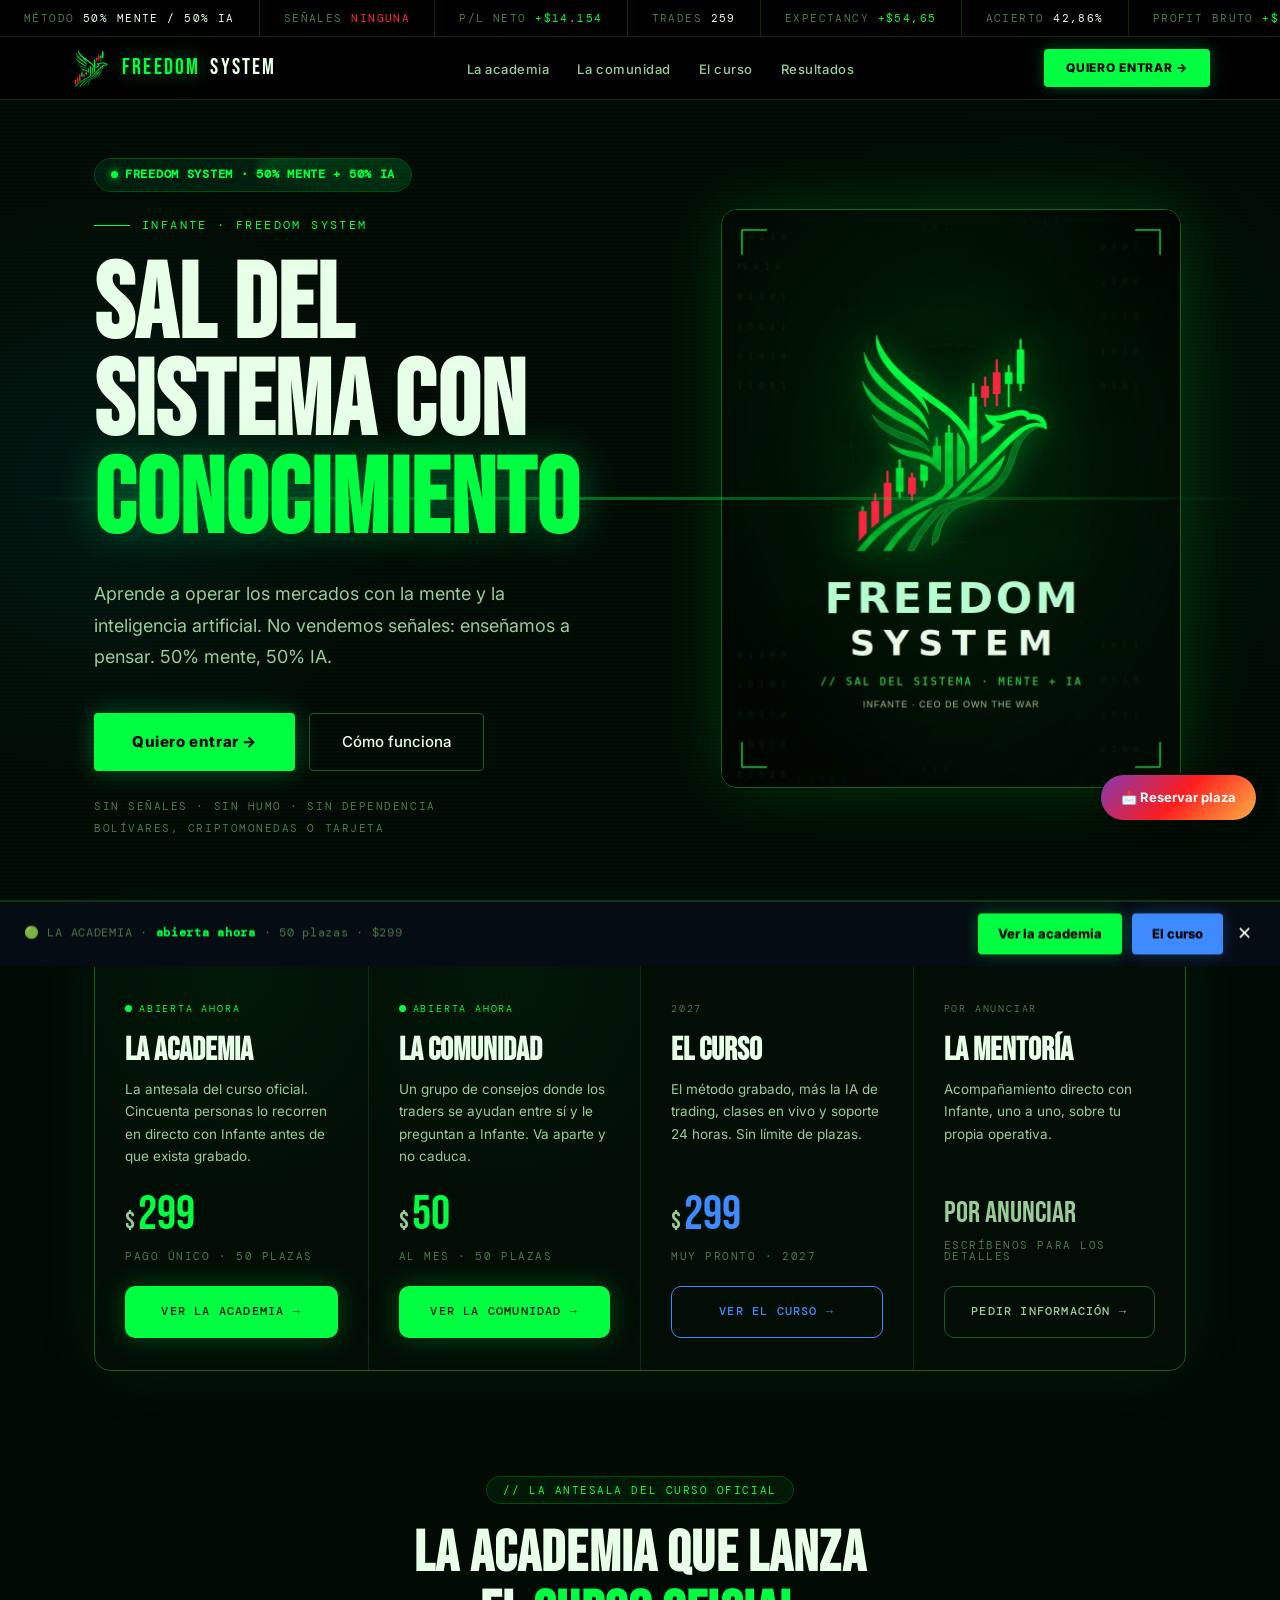
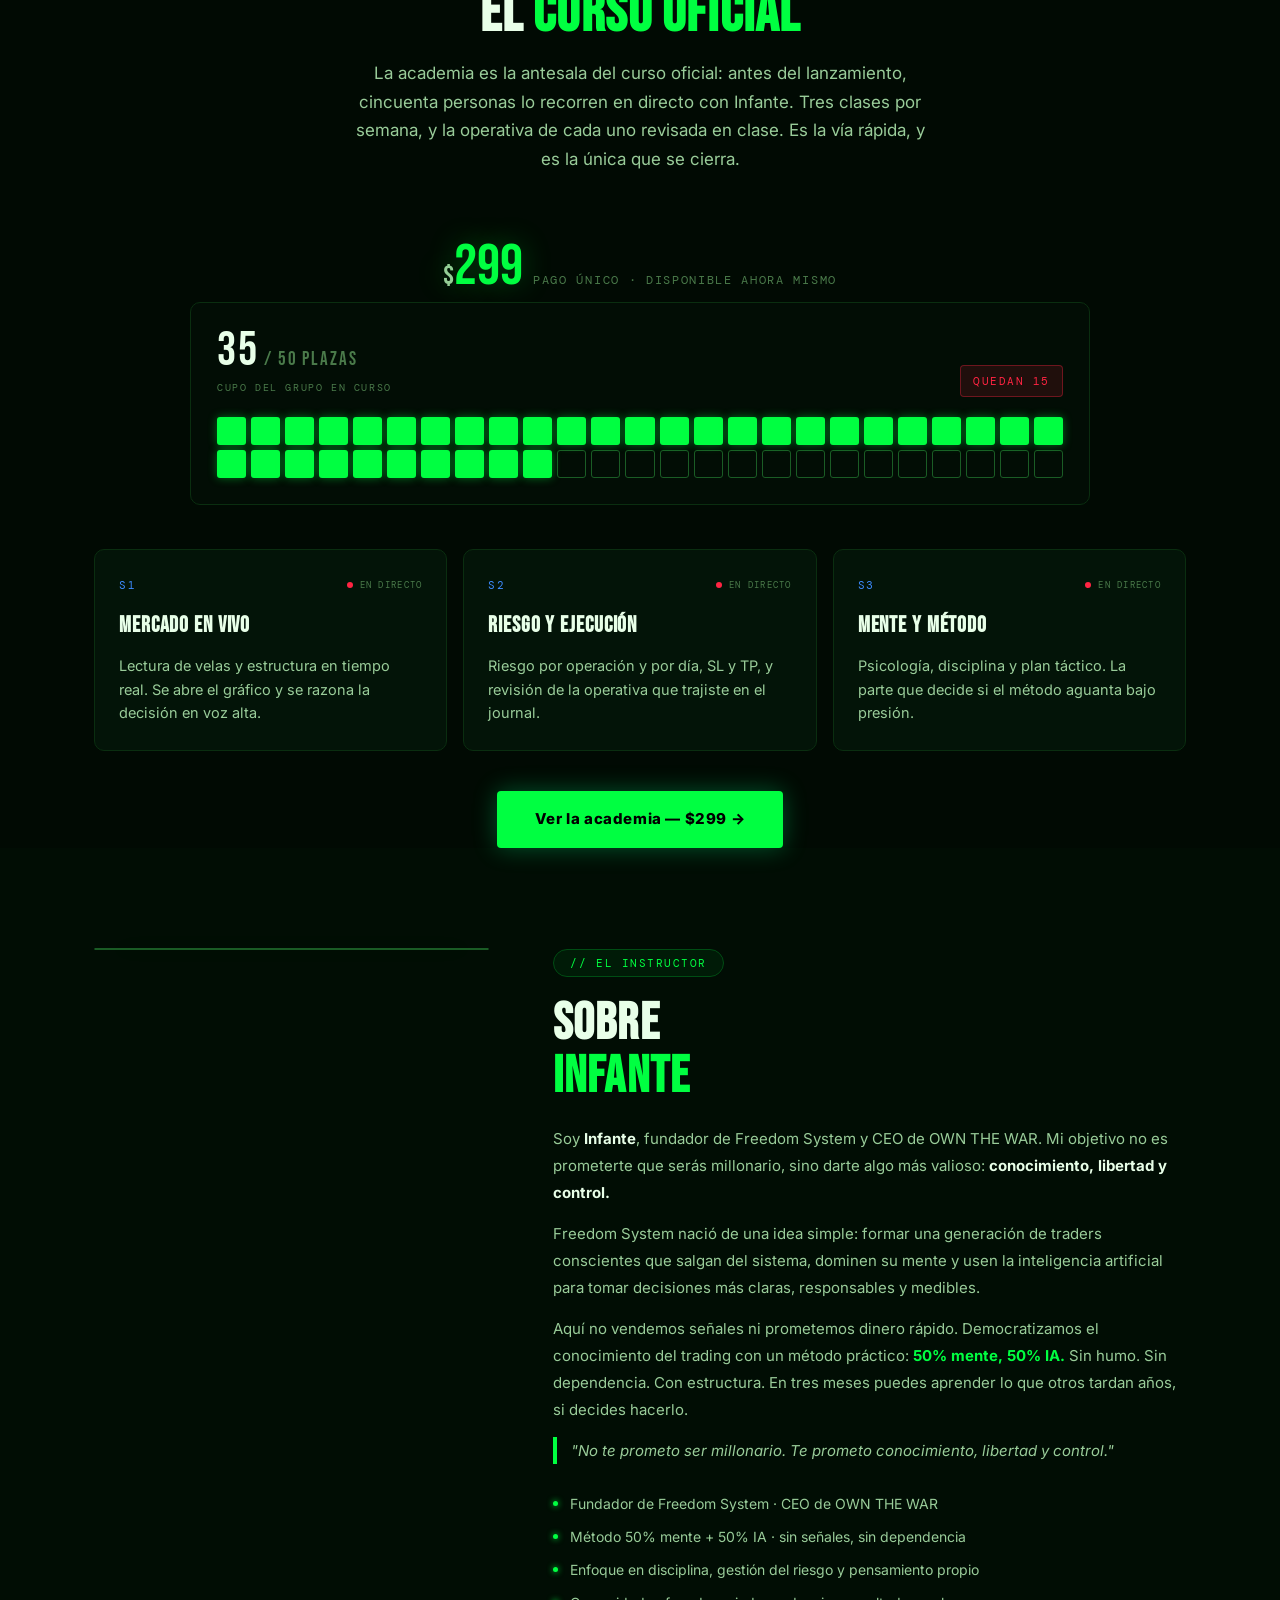
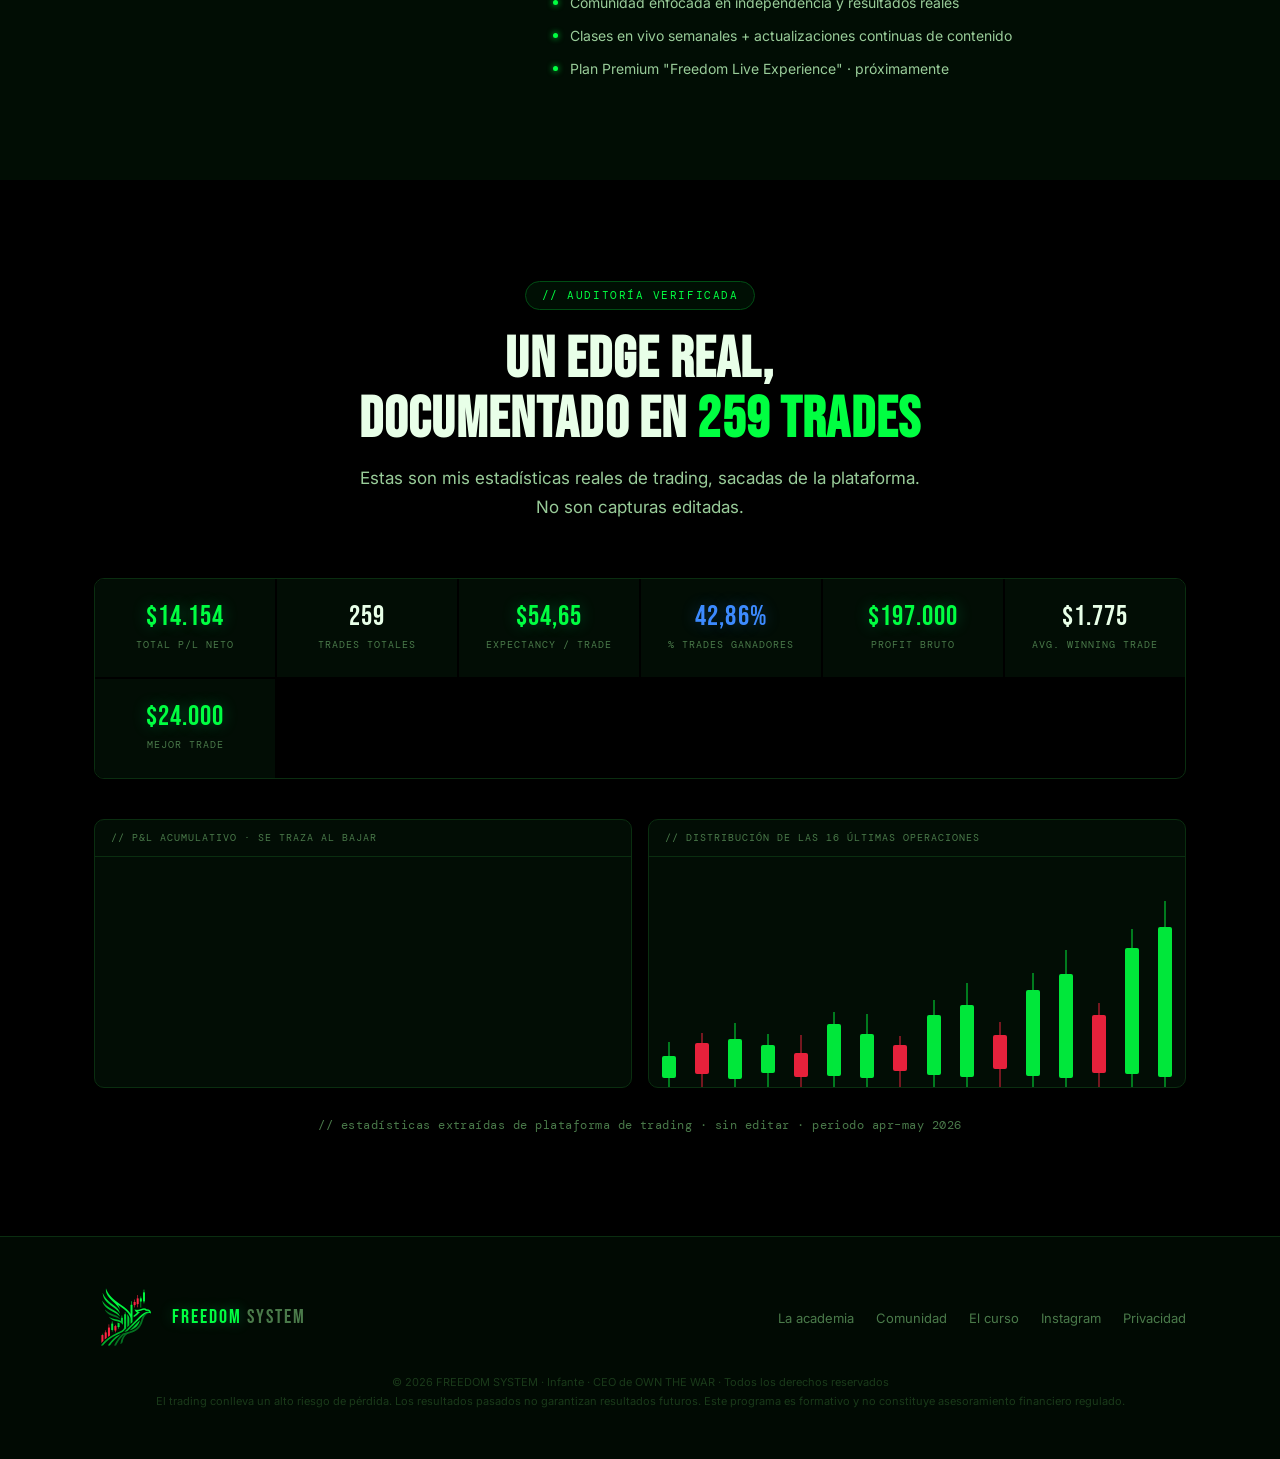
==== commit b22e59b8: "Partir el sitio en cuatro paginas, una por producto La portada acaba en la auditoria de resultados: " ====
--- a/index.html
+++ b/index.html
@@ -4,33 +4,31 @@
 <meta charset="utf-8">
 <meta name="viewport" content="width=device-width, initial-scale=1">
 <title>FREEDOM SYSTEM — Sal del sistema con conocimiento y IA</title>
-<meta name="description" content="Freedom System: curso de trading consciente con inteligencia artificial. Aprende a pensar, no a seguir senales. Pago en bolivares, criptomonedas o tarjeta.">
+<meta name="description" content="Freedom System: trading consciente con inteligencia artificial. 50% mente, 50% IA. Sin senales: aqui se aprende a pensar.">
 <meta name="theme-color" content="#010a03">
 <meta name="author" content="Infante · Freedom System">
 <meta name="robots" content="index, follow">
 
-<!-- ═══════════════════════════════════════════════════════════════════
-     ⚠️  AL ACTIVAR EL DOMINIO PROPIO: cambia la URL en las 4 etiquetas
-     marcadas con «URL DEL SITIO» (canonical, og:url, og:image y
-     twitter:image). Es lo único que hay que tocar aquí.
-     ═══════════════════════════════════════════════════════════════════ -->
+<!-- ⚠️ Si cambia el dominio hay que tocarlo en las 4 etiquetas marcadas
+     «URL DEL SITIO» de CADA pagina: canonical, og:url, og:image y
+     twitter:image. Son cuatro paginas: index, academia, comunidad y curso. -->
 <link rel="canonical" href="https://freedomsystem.net/"><!-- URL DEL SITIO -->
 
 <!-- Vista previa al compartir (WhatsApp, Instagram, Telegram, Facebook) -->
 <meta property="og:type" content="website">
 <meta property="og:site_name" content="Freedom System">
 <meta property="og:title" content="FREEDOM SYSTEM — Sal del sistema con conocimiento y IA">
-<meta property="og:description" content="Curso de trading consciente con IA. 50% mente, 50% inteligencia artificial. Sin señales, sin humo.">
+<meta property="og:description" content="Freedom System: trading consciente con inteligencia artificial. 50% mente, 50% IA. Sin senales: aqui se aprende a pensar.">
 <meta property="og:locale" content="es_ES">
 <meta property="og:url" content="https://freedomsystem.net/"><!-- URL DEL SITIO -->
 <meta property="og:image" content="https://freedomsystem.net/og.png"><!-- URL DEL SITIO -->
 <meta property="og:image:width" content="1200">
 <meta property="og:image:height" content="630">
-<meta property="og:image:alt" content="Freedom System — Sal del sistema con conocimiento. Trading con mente e inteligencia artificial.">
+<meta property="og:image:alt" content="Freedom System — Trading con mente e inteligencia artificial.">
 
 <meta name="twitter:card" content="summary_large_image">
 <meta name="twitter:title" content="FREEDOM SYSTEM — Sal del sistema con conocimiento y IA">
-<meta name="twitter:description" content="Curso de trading consciente con IA. 50% mente, 50% inteligencia artificial. Sin señales, sin humo.">
+<meta name="twitter:description" content="Freedom System: trading consciente con inteligencia artificial. 50% mente, 50% IA. Sin senales: aqui se aprende a pensar.">
 <meta name="twitter:image" content="https://freedomsystem.net/og.png"><!-- URL DEL SITIO -->
 
 <!-- Iconos -->
@@ -38,2033 +36,17 @@
 <link rel="icon" href="favicon.svg" type="image/svg+xml">
 <link rel="apple-touch-icon" href="apple-touch-icon.png">
 
-<!-- ═══ ANALÍTICA Y PÍXEL ═══════════════════════════════════════════
-     Pega aquí el código de Meta Pixel y/o Google Analytics ANTES de
-     empezar la campaña: sin el píxel instalado desde el primer día no
-     se acumula audiencia para hacer retargeting después.
-     ═══════════════════════════════════════════════════════════════════ -->
+<!-- ═══ ANALÍTICA Y PÍXEL ═══════════════════════════════════
+     Pega aqui el codigo de Meta Pixel y/o Google Analytics ANTES de
+     empezar la campana. Va en las CUATRO paginas, no solo en esta.
+     ══════════════════════════════════════════════════ -->
 
 <link rel="preconnect" href="https://fonts.googleapis.com">
 <link rel="preconnect" href="https://fonts.gstatic.com" crossorigin>
 <link href="https://fonts.googleapis.com/css2?family=Bebas+Neue&family=Inter:wght@300;400;500;600;700;800&family=DM+Mono:wght@400;500&display=swap" rel="stylesheet">
+<link rel="stylesheet" href="estilos.css">
 </head>
 <body>
-<style>
-/* ─── MATRIX TOKENS ─────────────────────────────────────── */
-:root {
-  /* Matrix backgrounds — alternating dark greens */
-  --bg-void:      #010a03;
-  --bg-deep:      #000000;
-  --bg-panel:     #020d05;
-  --bg-card:      #031408;
-  --bg-card-hover:#041a0a;
-  --bg-alt:       #050f02;
-
-  --border:       #0a2e10;
-  --border-bright:#1a5c25;
-
-  /* Matrix green — the rain color */
-  --green:        #00ff41;
-  --green-mid:    #00cc33;
-  --green-dim:    #004d14;
-  --green-glow:   rgba(0,255,65,0.14);
-  --green-glow2:  rgba(0,255,65,0.06);
-
-  /* Red pill */
-  --red:          #ff2442;
-  --red-mid:      #cc1a33;
-  --red-dim:      #4d0010;
-  --red-glow:     rgba(255,36,66,0.14);
-
-  /* Blue pill */
-  --blue:         #3d8bff;
-  --blue-mid:     #2266cc;
-  --blue-dim:     #0a1f4d;
-  --blue-glow:    rgba(61,139,255,0.14);
-
-  --white:        #e8ffe8;
-  --grey-200:     #99cc99;
-  --grey-400:     #4a7a4a;
-  --grey-600:     #1a3a1a;
-
-  --accent:       var(--green);
-  --accent2:      var(--red);
-
-  --font-display: 'Bebas Neue', sans-serif;
-  --font-body:    'Inter', sans-serif;
-  --font-mono:    'DM Mono', monospace;
-
-  --radius-sm: 4px;
-  --radius-md: 10px;
-  --radius-lg: 16px;
-  --transition: 0.2s ease;
-}
-
-*, *::before, *::after { box-sizing: border-box; margin: 0; padding: 0; }
-html { scroll-behavior: smooth; scroll-padding-top: 116px; }
-body {
-  background: var(--bg-void);
-  color: var(--white);
-  font-family: var(--font-body);
-  font-size: 16px;
-  line-height: 1.65;
-  overflow-x: hidden;
-}
-
-/* ─── MATRIX RAIN CANVAS ─────────────────────────────────── */
-#matrix-canvas {
-  position: fixed; inset: 0; z-index: 0;
-  pointer-events: none; opacity: 0.04;
-}
-
-/* ─── UTILITIES ──────────────────────────────────────────── */
-.container { max-width: 1140px; margin: 0 auto; padding: 0 24px; position: relative; z-index: 1; }
-.accent  { color: var(--green); }
-.accent2 { color: var(--blue); }
-.tag {
-  display: inline-block;
-  font-family: var(--font-mono);
-  font-size: 11px; letter-spacing: 0.14em; text-transform: uppercase;
-  color: var(--green);
-  border: 1px solid var(--green-dim);
-  border-radius: 100px; padding: 4px 16px; margin-bottom: 20px;
-  background: var(--green-glow2);
-}
-.section-title {
-  font-family: var(--font-display);
-  font-size: clamp(34px, 5vw, 58px);
-  line-height: 1.04; letter-spacing: 0.02em;
-}
-.section-sub { color: var(--grey-200); font-size: 17px; max-width: 580px; margin-top: 14px; line-height: 1.7; }
-/* ─── REVELADO · sin JavaScript ───────────────────────────────
-   El estado FINAL es el valor por defecto: si el navegador no
-   soporta animaciones de scroll, o si el JS no corre (abrir el
-   archivo con doble clic), la página se ve entera igualmente. */
-.reveal { opacity: 1; transform: none; }
-@supports (animation-timeline: view()) {
-  @media (prefers-reduced-motion: no-preference) {
-    .reveal {
-      animation: rv-in 0.9s cubic-bezier(.22,.68,.32,1) both;
-      animation-timeline: view();
-      animation-range: entry 4% entry 84%;
-    }
-    .reveal-2 { animation-range: entry 12% entry 92%; }
-    .reveal-3 { animation-range: entry 20% entry 100%; }
-  }
-}
-@keyframes rv-in { from { opacity: 0; transform: translateY(26px); } to { opacity: 1; transform: none; } }
-
-/* ─── NAV ────────────────────────────────────────────────── */
-nav {
-  position: fixed; top: 37px; left: 0; right: 0; z-index: 999;
-  background: rgba(0,0,0,0.92);
-  backdrop-filter: blur(20px);
-  border-bottom: 1px solid var(--border);
-  padding: 0 24px;
-}
-.nav-inner {
-  max-width: 1140px; margin: 0 auto;
-  display: flex; align-items: center; justify-content: space-between; height: 62px;
-}
-.nav-logo {
-  font-family: var(--font-display); font-size: 22px; letter-spacing: 0.1em;
-  color: var(--green); text-decoration: none;
-  text-shadow: 0 0 20px rgba(0,255,136,0.5);
-  display: flex; align-items: center; gap: 10px;
-}
-.nav-logo span { color: var(--white); text-shadow: none; }
-/* El halcón lleva mucho detalle: por debajo de 40px deja de leerse.
-   No lo encojas más en móvil; si estorba, ocúltalo. */
-.nav-mark { height: 42px; width: auto; display: block; }
-.nav-links { display: flex; gap: 28px; list-style: none; }
-.nav-links a {
-  font-size: 13px; font-weight: 500; color: var(--grey-200); text-decoration: none;
-  letter-spacing: 0.04em; transition: color var(--transition);
-}
-.nav-links a:hover { color: var(--green); }
-.btn-nav {
-  background: var(--green); color: #000;
-  font-size: 12px; font-weight: 800; padding: 9px 22px;
-  border-radius: var(--radius-sm); text-decoration: none;
-  letter-spacing: 0.06em; text-transform: uppercase;
-  transition: all var(--transition);
-  box-shadow: 0 0 16px rgba(0,255,136,0.3);
-}
-.btn-nav:hover { background: #00ffaa; box-shadow: 0 0 28px rgba(0,255,136,0.5); }
-
-/* ─── HERO ───────────────────────────────────────────────── */
-#hero {
-  min-height: 88vh;
-  display: flex; flex-direction: column; justify-content: center;
-  padding: 158px 24px 80px;
-  position: relative; overflow: hidden;
-}
-.hero-scanline {
-  position: absolute; inset: 0; z-index: 0; pointer-events: none;
-  background: repeating-linear-gradient(
-    0deg,
-    transparent,
-    transparent 2px,
-    rgba(0,255,136,0.015) 2px,
-    rgba(0,255,136,0.015) 4px
-  );
-}
-.hero-glow-left {
-  position: absolute; left: -200px; top: 20%; width: 600px; height: 600px;
-  border-radius: 50%; z-index: 0;
-  background: radial-gradient(ellipse, rgba(0,212,255,0.06) 0%, transparent 70%);
-}
-.hero-glow-right {
-  position: absolute; right: -100px; top: 10%; width: 700px; height: 700px;
-  border-radius: 50%; z-index: 0;
-  background: radial-gradient(ellipse, rgba(0,255,136,0.05) 0%, transparent 70%);
-}
-.hero-inner { position: relative; z-index: 1; max-width: 820px; }
-.hero-kicker {
-  font-family: var(--font-mono); font-size: 12px; letter-spacing: 0.2em;
-  text-transform: uppercase; color: var(--green);
-  margin-bottom: 22px;
-  display: flex; align-items: center; gap: 12px;
-}
-.hero-kicker::before { content: ''; width: 36px; height: 1px; background: var(--green); display: block; }
-.live-pill {
-  display: inline-flex; align-items: center; gap: 7px;
-  background: rgba(0,255,136,0.08); border: 1px solid var(--green-dim);
-  border-radius: 100px; padding: 6px 16px;
-  font-size: 12px; font-weight: 600; color: var(--green);
-  margin-bottom: 24px; font-family: var(--font-mono);
-  letter-spacing: 0.06em;
-}
-.live-dot {
-  width: 7px; height: 7px; border-radius: 50%;
-  background: var(--green); box-shadow: 0 0 8px var(--green);
-  animation: pulse 2s infinite;
-}
-@keyframes pulse { 0%,100%{opacity:1} 50%{opacity:0.35} }
-.hero-title {
-  font-family: var(--font-display);
-  font-size: clamp(54px, 9vw, 106px);
-  line-height: 0.92; letter-spacing: 0.01em;
-  margin-bottom: 28px;
-}
-.hero-title .g { color: var(--green); text-shadow: 0 0 40px rgba(0,255,136,0.35); }
-.hero-title .b { color: var(--blue); text-shadow: 0 0 40px rgba(0,212,255,0.35); }
-.hero-desc { font-size: 18px; color: var(--grey-200); max-width: 500px; line-height: 1.75; margin-bottom: 40px; }
-.hero-ctas { display: flex; gap: 14px; flex-wrap: wrap; }
-.btn-primary {
-  background: var(--green); color: #000;
-  font-weight: 800; font-size: 15px; padding: 16px 38px;
-  border-radius: var(--radius-sm); text-decoration: none;
-  display: inline-flex; align-items: center; gap: 8px;
-  border: none; cursor: pointer; letter-spacing: 0.04em;
-  box-shadow: 0 0 24px rgba(0,255,136,0.3);
-  transition: all var(--transition);
-}
-.btn-primary:hover { background: #00ffaa; box-shadow: 0 0 40px rgba(0,255,136,0.5); transform: translateY(-2px); }
-.btn-ghost {
-  background: transparent; color: var(--white);
-  font-weight: 500; font-size: 15px; padding: 16px 32px;
-  border-radius: var(--radius-sm); border: 1px solid var(--border-bright);
-  text-decoration: none; display: inline-flex; align-items: center; gap: 8px;
-  transition: all var(--transition);
-}
-.btn-ghost:hover { border-color: var(--green); color: var(--green); }
-
-/* HERO STATS */
-.hero-stats {
-  display: flex; gap: 48px; margin-top: 64px;
-  padding-top: 40px; border-top: 1px solid var(--border);
-  flex-wrap: wrap;
-}
-.stat-item {}
-.stat-num {
-  font-family: var(--font-display); font-size: 42px; color: var(--green); line-height: 1;
-  text-shadow: 0 0 20px rgba(0,255,136,0.4);
-}
-.stat-num.blue { color: var(--blue); text-shadow: 0 0 20px rgba(0,212,255,0.4); }
-.stat-label { font-size: 12px; color: var(--grey-400); margin-top: 4px; letter-spacing: 0.04em; font-family: var(--font-mono); }
-
-/* ─── RESULTS BANNER ─────────────────────────────────────── */
-#results {
-  padding: 80px 0;
-  background: #000800;
-  border-top: 1px solid #0a2e10;
-  border-bottom: 1px solid #0a2e10;
-  position: relative; overflow: hidden;
-}
-.results-glow {
-  position: absolute; top: 50%; left: 50%; transform: translate(-50%,-50%);
-  width: 800px; height: 300px;
-  background: radial-gradient(ellipse, rgba(0,255,136,0.06) 0%, transparent 70%);
-  pointer-events: none;
-}
-.results-inner { text-align: center; position: relative; z-index: 1; }
-.results-label {
-  font-family: var(--font-mono); font-size: 12px; letter-spacing: 0.16em;
-  text-transform: uppercase; color: var(--grey-400); margin-bottom: 16px;
-}
-.results-amount {
-  font-family: var(--font-display);
-  font-size: clamp(64px, 10vw, 120px);
-  color: var(--green);
-  line-height: 1;
-  text-shadow: 0 0 60px rgba(0,255,136,0.4);
-  letter-spacing: 0.02em;
-}
-.results-sub {
-  font-size: 18px; color: var(--grey-200); margin-top: 12px; margin-bottom: 40px;
-}
-.results-pills { display: flex; justify-content: center; gap: 14px; flex-wrap: wrap; }
-.result-pill {
-  background: var(--bg-card); border: 1px solid var(--border);
-  border-radius: 100px; padding: 10px 22px;
-  font-family: var(--font-mono); font-size: 13px;
-  display: flex; align-items: center; gap: 8px;
-  transition: border-color var(--transition);
-}
-.result-pill:hover { border-color: var(--green-dim); }
-.pill-up { color: var(--green); font-weight: 600; }
-.pill-label { color: var(--grey-400); }
-
-/* ─── WHAT'S INCLUDED ────────────────────────────────────── */
-#includes {
-  padding: 100px 0;
-  background: var(--bg-void);
-}
-.includes-header { text-align: center; margin-bottom: 64px; }
-.includes-grid {
-  display: grid;
-  grid-template-columns: repeat(auto-fit, minmax(290px, 1fr));
-  gap: 2px;
-  border: 1px solid var(--border);
-  border-radius: var(--radius-md);
-  overflow: hidden;
-}
-.include-card {
-  background: var(--bg-panel);
-  padding: 36px 32px;
-  position: relative;
-  transition: background var(--transition);
-}
-.include-card:hover { background: var(--bg-card-hover); }
-.include-card::after {
-  content: '';
-  position: absolute; top: 0; left: 0; right: 0; height: 1px;
-  background: linear-gradient(90deg, transparent, var(--green), transparent);
-  opacity: 0; transition: opacity var(--transition);
-}
-.include-card:hover::after { opacity: 0.5; }
-.card-num {
-  font-family: var(--font-mono); font-size: 11px; color: var(--green-dim);
-  letter-spacing: 0.12em; margin-bottom: 14px;
-}
-.card-icon { font-size: 26px; margin-bottom: 14px; display: block; }
-.card-title {
-  font-family: var(--font-display); font-size: 22px; letter-spacing: 0.05em;
-  margin-bottom: 10px; color: var(--white);
-}
-.card-desc { font-size: 14px; color: var(--grey-200); line-height: 1.7; }
-.card-tag {
-  display: inline-block; margin-top: 16px;
-  font-family: var(--font-mono); font-size: 10px; letter-spacing: 0.1em;
-  color: var(--green); background: var(--green-glow2);
-  border: 1px solid var(--green-dim); border-radius: 100px; padding: 3px 12px;
-}
-
-/* ─── TESTIMONIALS ───────────────────────────────────────── */
-#testimonials {
-  padding: 100px 0;
-  background: var(--bg-deep);
-}
-.testimonials-header { text-align: center; margin-bottom: 64px; }
-.testi-grid {
-  display: grid;
-  grid-template-columns: repeat(auto-fit, minmax(320px, 1fr));
-  gap: 20px;
-}
-.testi-card {
-  background: var(--bg-panel);
-  border: 1px solid rgba(61,139,255,0.15);
-  border-radius: var(--radius-md);
-  padding: 32px;
-  position: relative;
-  transition: border-color var(--transition), transform var(--transition), box-shadow var(--transition);
-}
-.testi-card:hover { border-color: var(--blue); transform: translateY(-3px); box-shadow: 0 0 24px rgba(61,139,255,0.18); }
-.testi-quote-mark {
-  font-family: var(--font-display); font-size: 48px; color: var(--blue);
-  line-height: 1; margin-bottom: 12px; opacity: 0.5;
-}
-.testi-stars { color: var(--blue); font-size: 13px; margin-bottom: 14px; letter-spacing: 2px; }
-.testi-text { font-size: 14px; color: #ddf0dd; line-height: 1.8; font-style: italic; margin-bottom: 24px; }
-.testi-author { display: flex; align-items: center; gap: 12px; }
-.testi-avatar {
-  width: 42px; height: 42px; border-radius: 50%;
-  background: linear-gradient(135deg, var(--blue-dim), var(--bg-card));
-  display: flex; align-items: center; justify-content: center;
-  font-weight: 700; font-size: 16px; color: var(--blue); flex-shrink: 0;
-  border: 1px solid var(--blue-dim);
-}
-.testi-name { font-weight: 700; font-size: 14px; color: #ffffff; }
-.testi-role { font-size: 11px; color: #6aaa6a; font-family: var(--font-mono); margin-top: 2px; }
-.testi-result { font-size: 12px; color: var(--blue); font-family: var(--font-mono); margin-top: 3px; letter-spacing: 0.04em; }
-
-.testi-payout-badge {
-  display: flex; flex-direction: column; gap: 2px;
-  background: rgba(0,255,136,0.05);
-  border: 1px solid var(--green-dim);
-  border-radius: var(--radius-sm);
-  padding: 10px 14px; margin-bottom: 16px;
-}
-.payout-firm {
-  font-family: var(--font-mono); font-size: 10px; letter-spacing: 0.14em;
-  text-transform: uppercase; color: var(--grey-400);
-}
-.payout-amount {
-  font-family: var(--font-display); font-size: 28px; color: var(--green);
-  line-height: 1; text-shadow: 0 0 16px rgba(0,255,136,0.3);
-}
-.payout-label {
-  font-family: var(--font-mono); font-size: 10px; color: #99bbff; letter-spacing: 0.06em;
-}
-
-/* marquee */
-.marquee-wrap {
-  overflow: hidden; margin-top: 52px;
-  mask-image: linear-gradient(90deg, transparent, black 12%, black 88%, transparent);
-}
-.marquee-track {
-  display: flex; gap: 14px;
-  animation: marquee 28s linear infinite; width: max-content;
-}
-@keyframes marquee { from{transform:translateX(0)} to{transform:translateX(-50%)} }
-.result-chip {
-  background: var(--bg-panel); border: 1px solid var(--border);
-  border-radius: 100px; padding: 9px 20px;
-  font-size: 13px; white-space: nowrap;
-  display: flex; align-items: center; gap: 8px;
-  font-family: var(--font-mono);
-}
-.chip-up { color: var(--green); font-weight: 600; }
-
-/* ─── JONATHAN ───────────────────────────────────────────── */
-#about {
-  padding: 100px 0;
-  background: var(--bg-void);
-}
-.about-grid {
-  display: grid; grid-template-columns: 1fr 1.6fr; gap: 64px; align-items: start;
-}
-.about-img-wrap { position: relative; }
-.about-img-box {
-  width: 100%; aspect-ratio: 3/4;
-  background: var(--bg-panel);
-  border: 1px solid var(--border);
-  border-radius: var(--radius-lg);
-  display: flex; align-items: center; justify-content: center;
-  font-size: 72px; position: relative; overflow: hidden;
-}
-.about-img-box::before {
-  content: '';
-  position: absolute; inset: 0;
-  background: linear-gradient(135deg, rgba(0,255,136,0.04) 0%, transparent 60%);
-}
-.about-corner {
-  position: absolute; bottom: -20px; right: -20px;
-  background: var(--bg-deep); border: 1px solid var(--green);
-  border-radius: var(--radius-md); padding: 18px 22px; text-align: center;
-  box-shadow: 0 0 24px rgba(0,255,136,0.15);
-}
-.corner-num {
-  font-family: var(--font-display); font-size: 38px; color: var(--green);
-  line-height: 1; text-shadow: 0 0 16px rgba(0,255,136,0.4);
-}
-.corner-txt { font-size: 10px; color: var(--grey-400); text-transform: uppercase; letter-spacing: 0.1em; font-family: var(--font-mono); }
-.about-content h2 {
-  font-family: var(--font-display); font-size: 52px; line-height: 1.02;
-  letter-spacing: 0.02em; margin-bottom: 22px;
-}
-.about-content p { font-size: 15px; color: var(--grey-200); line-height: 1.8; margin-bottom: 14px; }
-.about-creds { display: flex; flex-direction: column; gap: 10px; margin-top: 28px; }
-.cred { display: flex; align-items: center; gap: 12px; font-size: 14px; color: var(--grey-200); }
-.cred-dot { width: 5px; height: 5px; border-radius: 50%; background: var(--green); flex-shrink: 0; box-shadow: 0 0 6px var(--green); }
-
-/* ─── PRICING ────────────────────────────────────────────── */
-#pricing {
-  padding: 100px 0;
-  background: var(--bg-deep);
-  position: relative; overflow: hidden;
-}
-.pricing-glow {
-  position: absolute; top: 50%; left: 50%; transform: translate(-50%,-50%);
-  width: 900px; height: 500px;
-  background: radial-gradient(ellipse, rgba(0,212,255,0.04) 0%, transparent 70%);
-  pointer-events: none;
-}
-.pricing-header { text-align: center; margin-bottom: 64px; }
-.pricing-grid {
-  display: grid;
-  grid-template-columns: 1fr 1fr;
-  gap: 24px;
-  max-width: 900px; margin: 0 auto;
-}
-.plan-card {
-  background: var(--bg-panel);
-  border: 1px solid var(--border);
-  border-radius: var(--radius-lg);
-  padding: 44px 36px;
-  position: relative;
-  transition: transform var(--transition), border-color var(--transition);
-}
-.plan-card:hover { transform: translateY(-4px); }
-.plan-card.featured {
-  border-color: var(--blue);
-  background: linear-gradient(160deg, #060f1c 0%, var(--bg-panel) 100%);
-  box-shadow: 0 0 50px rgba(0,212,255,0.08), inset 0 1px 0 rgba(0,212,255,0.1);
-}
-.featured-badge {
-  position: absolute; top: -14px; left: 50%; transform: translateX(-50%);
-  background: var(--blue); color: #000;
-  font-size: 10px; font-weight: 800; letter-spacing: 0.14em; text-transform: uppercase;
-  padding: 5px 18px; border-radius: 100px; white-space: nowrap;
-  font-family: var(--font-mono);
-  box-shadow: 0 0 16px rgba(0,212,255,0.4);
-}
-.plan-name {
-  font-family: var(--font-display); font-size: 30px; letter-spacing: 0.08em;
-  margin-bottom: 6px;
-}
-.plan-desc { font-size: 13px; color: var(--grey-400); margin-bottom: 28px; font-family: var(--font-mono); }
-.price-was {
-  font-size: 15px; color: var(--grey-400); text-decoration: line-through;
-  font-family: var(--font-mono); margin-bottom: 4px;
-}
-.plan-price {
-  display: flex; align-items: baseline; gap: 5px; margin-bottom: 10px;
-}
-.price-curr { font-size: 22px; color: var(--grey-200); font-weight: 300; }
-.price-amt {
-  font-family: var(--font-display); font-size: 62px; line-height: 1;
-}
-.price-amt.green { color: var(--green); text-shadow: 0 0 24px rgba(0,255,136,0.35); }
-.price-amt.blue  { color: var(--blue);  text-shadow: 0 0 24px rgba(0,212,255,0.35); }
-.price-period { font-size: 13px; color: var(--grey-400); font-family: var(--font-mono); }
-.price-save {
-  display: inline-block; margin-bottom: 28px;
-  font-family: var(--font-mono); font-size: 11px; letter-spacing: 0.06em;
-  padding: 4px 14px; border-radius: 100px;
-}
-.save-green { background: var(--green-glow); border: 1px solid var(--green-dim); color: var(--green); }
-.save-blue  { background: var(--blue-glow);  border: 1px solid var(--blue-dim);  color: var(--blue); }
-
-.plan-divider { border: none; border-top: 1px solid var(--border); margin: 24px 0; }
-.plan-features { list-style: none; display: flex; flex-direction: column; gap: 13px; margin-bottom: 36px; }
-.plan-features li { font-size: 14px; color: var(--grey-200); display: flex; align-items: center; gap: 10px; }
-.plan-features li .chk { color: var(--green); flex-shrink: 0; font-size: 15px; }
-.plan-features li .chk.blue { color: var(--blue); }
-
-.btn-plan {
-  width: 100%; padding: 15px; border-radius: var(--radius-sm);
-  font-size: 15px; font-weight: 800; cursor: pointer; border: none;
-  font-family: var(--font-body); letter-spacing: 0.04em;
-  transition: all var(--transition);
-}
-.btn-green {
-  background: var(--green); color: #000;
-  box-shadow: 0 0 20px rgba(0,255,136,0.25);
-}
-.btn-green:hover { background: #00ffaa; box-shadow: 0 0 36px rgba(0,255,136,0.45); }
-.btn-blue {
-  background: var(--blue); color: #000;
-  box-shadow: 0 0 20px rgba(0,212,255,0.25);
-}
-.btn-blue:hover { background: #33ddff; box-shadow: 0 0 36px rgba(0,212,255,0.45); }
-
-.plan-note { text-align: center; margin-top: 32px; font-size: 13px; color: var(--grey-400); display: flex; align-items: center; justify-content: center; gap: 8px; }
-
-/* ─── FAQ ────────────────────────────────────────────────── */
-#faq { padding: 100px 0; background: var(--bg-void); }
-.faq-header { text-align: center; margin-bottom: 52px; }
-.faq-list { max-width: 720px; margin: 0 auto; display: flex; flex-direction: column; gap: 2px; }
-.faq-item { border: 1px solid var(--border); border-radius: var(--radius-sm); overflow: hidden; margin-bottom: 2px; }
-.faq-item.open { border-color: var(--border-bright); }
-.faq-q {
-  display: flex; justify-content: space-between; align-items: center;
-  padding: 20px 24px; cursor: pointer;
-  background: var(--bg-panel); font-size: 15px; font-weight: 500;
-  transition: color var(--transition); user-select: none;
-}
-.faq-q:hover { color: var(--green); }
-.faq-arrow { font-size: 20px; color: var(--green); transition: transform 0.2s; flex-shrink: 0; margin-left: 16px; }
-.faq-item.open .faq-arrow { transform: rotate(45deg); }
-.faq-a {
-  display: block; padding: 0 24px 20px;
-  font-size: 14px; color: var(--grey-200); line-height: 1.8;
-  background: var(--bg-panel);
-}
-/* El acordeon solo se pliega si hay JavaScript. Abierto el archivo con
-   doble clic el script no corre, y asi las respuestas siguen leyendose. */
-html.js .faq-a { display: none; }
-html.js .faq-item.open .faq-a { display: block; }
-html:not(.js) .faq-arrow { display: none; }
-html:not(.js) .faq-q { cursor: default; }
-
-
-/* ─── SOPORTE ────────────────────────────────────────────── */
-#soporte { padding: 0 0 100px; background: var(--bg-void); }
-.soporte-box {
-  position: relative; overflow: hidden; text-align: center;
-  border: 1px solid var(--border-bright); border-radius: var(--radius-lg);
-  background: linear-gradient(160deg, var(--bg-card), var(--bg-void));
-  padding: clamp(36px, 5vw, 60px) clamp(22px, 4vw, 48px);
-  max-width: 820px; margin: 0 auto;
-}
-.soporte-box::before {
-  content: ""; position: absolute; left: 0; right: 0; top: 0; height: 2px;
-  background: linear-gradient(90deg, transparent, var(--green), var(--blue), transparent);
-}
-.soporte-box::after {
-  content: ""; position: absolute; width: 340px; height: 340px; border-radius: 50%;
-  right: -120px; top: -140px; background: var(--green); filter: blur(100px); opacity: 0.08;
-}
-.soporte-box > * { position: relative; }
-.soporte-box h2 { margin: 16px 0 14px; }
-.soporte-box p { color: var(--grey-200); font-size: 16px; max-width: 52ch; margin: 0 auto; line-height: 1.75; }
-.soporte-ctas { display: flex; flex-wrap: wrap; gap: 14px; justify-content: center; margin-top: 32px; }
-.soporte-nota {
-  margin-top: 26px; padding-top: 22px; border-top: 1px solid var(--border);
-  font-family: var(--font-mono); font-size: 11px; letter-spacing: 0.1em;
-  text-transform: uppercase; color: var(--grey-400); line-height: 2;
-}
-
-/* ─── FINAL CTA ──────────────────────────────────────────── */
-#cta {
-  padding: 120px 0; text-align: center;
-  background: var(--bg-deep);
-  position: relative; overflow: hidden;
-}
-.cta-grid-bg {
-  position: absolute; inset: 0; pointer-events: none;
-  background-image: linear-gradient(var(--border) 1px, transparent 1px),
-                    linear-gradient(90deg, var(--border) 1px, transparent 1px);
-  background-size: 50px 50px; opacity: 0.25;
-  mask-image: radial-gradient(ellipse 70% 80% at 50% 50%, black 0%, transparent 75%);
-}
-#cta h2 { font-family: var(--font-display); font-size: clamp(38px, 6vw, 72px); letter-spacing: 0.02em; margin-bottom: 20px; position: relative; }
-#cta p { font-size: 17px; color: var(--grey-200); max-width: 500px; margin: 0 auto 40px; position: relative; }
-.cta-actions { display: flex; justify-content: center; gap: 16px; flex-wrap: wrap; position: relative; }
-.urgency { margin-top: 28px; font-size: 13px; color: var(--grey-400); display: flex; align-items: center; justify-content: center; gap: 8px; font-family: var(--font-mono); }
-.urgency-dot { width: 6px; height: 6px; border-radius: 50%; background: var(--green); animation: pulse 2s infinite; }
-
-/* ─── FOOTER ─────────────────────────────────────────────── */
-footer {
-  background: var(--bg-void);
-  border-top: 1px solid var(--border);
-  padding: 48px 0;
-}
-.footer-inner { display: flex; justify-content: space-between; align-items: center; flex-wrap: wrap; gap: 24px; }
-.footer-brand { display: flex; align-items: center; gap: 14px; }
-.footer-mark { height: 64px; width: auto; display: block; }
-.footer-logo { font-family: var(--font-display); font-size: 20px; color: var(--green); letter-spacing: 0.1em; text-shadow: 0 0 14px rgba(0,255,136,0.3); }
-.footer-logo span { color: var(--grey-400); text-shadow: none; }
-.footer-links { display: flex; gap: 22px; list-style: none; flex-wrap: wrap; }
-.footer-links a { font-size: 13px; color: var(--grey-400); text-decoration: none; transition: color var(--transition); }
-.footer-links a:hover { color: var(--green); }
-.footer-legal { font-size: 11px; color: var(--grey-600); margin-top: 24px; text-align: center; line-height: 1.7; }
-
-
-/* ─── USDT MODAL ─────────────────────────────────────────── */
-.usdt-overlay {
-  display: none; position: fixed; inset: 0; z-index: 9999;
-  background: rgba(0,0,0,0.92); backdrop-filter: blur(12px);
-  align-items: center; justify-content: center; padding: 24px;
-}
-.usdt-overlay.open { display: flex; }
-.usdt-box {
-  background: var(--bg-panel); border: 1px solid var(--border-bright);
-  border-radius: var(--radius-lg); width: 100%; max-width: 460px; padding: 36px;
-  position: relative;
-}
-.usdt-close {
-  position: absolute; top: 14px; right: 16px; background: none; border: none;
-  color: var(--grey-400); font-size: 20px; cursor: pointer; transition: color var(--transition);
-}
-.usdt-close:hover { color: var(--white); }
-.usdt-header { text-align: center; margin-bottom: 24px; }
-.usdt-logo {
-  font-family: var(--font-mono); font-size: 11px; letter-spacing: 0.14em;
-  color: #26a17b; border: 1px solid rgba(38,161,123,0.3);
-  background: rgba(38,161,123,0.08);
-  border-radius: 100px; padding: 4px 16px; display: inline-block; margin-bottom: 12px;
-}
-.usdt-title { font-family: var(--font-display); font-size: 26px; letter-spacing: 0.05em; margin-bottom: 4px; }
-.usdt-plan-label { font-size: 13px; color: var(--grey-400); font-family: var(--font-mono); }
-.usdt-amount-row {
-  display: flex; align-items: baseline; gap: 4px; justify-content: center;
-  margin-bottom: 24px;
-}
-.usdt-amount-row .curr { font-size: 18px; color: var(--grey-200); }
-.usdt-amount-row .amt { font-family: var(--font-display); font-size: 52px; color: #26a17b; text-shadow: 0 0 20px rgba(38,161,123,0.3); }
-.usdt-amount-row .ticker { font-family: var(--font-mono); font-size: 14px; color: var(--grey-400); margin-left: 4px; }
-
-.usdt-network {
-  display: flex; align-items: center; justify-content: center; gap: 8px;
-  background: rgba(38,161,123,0.06); border: 1px solid rgba(38,161,123,0.2);
-  border-radius: var(--radius-sm); padding: 8px 16px; margin-bottom: 20px;
-  font-family: var(--font-mono); font-size: 12px; color: #26a17b; letter-spacing: 0.08em;
-}
-.network-dot { width: 7px; height: 7px; border-radius: 50%; background: #26a17b; box-shadow: 0 0 8px #26a17b; animation: pulse 2s infinite; }
-
-.usdt-qr {
-  display: flex; justify-content: center; margin-bottom: 20px;
-}
-.usdt-qr img {
-  width: 160px; height: 160px; border-radius: var(--radius-sm);
-  border: 4px solid white; display: block;
-}
-
-.usdt-address-label {
-  font-family: var(--font-mono); font-size: 10px; letter-spacing: 0.1em;
-  text-transform: uppercase; color: var(--grey-400); margin-bottom: 8px;
-}
-.usdt-address-box {
-  display: flex; align-items: center; gap: 10px;
-  background: var(--bg-void); border: 1px solid var(--border);
-  border-radius: var(--radius-sm); padding: 12px 14px; margin-bottom: 20px;
-}
-.usdt-address-text {
-  font-family: var(--font-mono); font-size: 12px; color: #26a17b;
-  word-break: break-all; flex: 1; line-height: 1.5;
-}
-.btn-copy {
-  background: rgba(38,161,123,0.15); border: 1px solid rgba(38,161,123,0.3);
-  color: #26a17b; border-radius: var(--radius-sm); padding: 8px 14px;
-  font-size: 12px; font-weight: 700; cursor: pointer; flex-shrink: 0;
-  font-family: var(--font-mono); letter-spacing: 0.06em;
-  transition: all var(--transition);
-}
-.btn-copy:hover { background: rgba(38,161,123,0.3); }
-.btn-copy.copied { background: rgba(38,161,123,0.3); color: #fff; }
-
-.usdt-steps {
-  background: var(--bg-void); border: 1px solid var(--border);
-  border-radius: var(--radius-sm); padding: 16px; margin-bottom: 20px;
-}
-.usdt-steps-title {
-  font-family: var(--font-mono); font-size: 10px; letter-spacing: 0.1em;
-  text-transform: uppercase; color: var(--grey-400); margin-bottom: 12px;
-}
-.usdt-step {
-  display: flex; gap: 10px; align-items: flex-start;
-  font-size: 13px; color: var(--grey-200); margin-bottom: 8px; line-height: 1.5;
-}
-.usdt-step:last-child { margin-bottom: 0; }
-.usdt-step-num {
-  font-family: var(--font-mono); font-size: 10px; color: #26a17b;
-  background: rgba(38,161,123,0.1); border: 1px solid rgba(38,161,123,0.2);
-  border-radius: 50%; width: 20px; height: 20px; display: flex;
-  align-items: center; justify-content: center; flex-shrink: 0; margin-top: 1px;
-}
-
-.btn-confirm-ig {
-  display: block; width: 100%; padding: 14px; border-radius: var(--radius-sm);
-  background: linear-gradient(135deg, #833ab4, #fd1d1d, #fcb045);
-  color: #fff; font-size: 14px; font-weight: 800; text-align: center;
-  text-decoration: none; letter-spacing: 0.04em;
-  box-shadow: 0 4px 20px rgba(131,58,180,0.3);
-  transition: all var(--transition); border: none; cursor: pointer;
-  font-family: var(--font-body);
-}
-.btn-confirm-ig:hover { opacity: 0.9; transform: translateY(-1px); box-shadow: 0 8px 28px rgba(131,58,180,0.4); }
-
-.usdt-warning {
-  margin-top: 12px; font-size: 11px; color: var(--grey-400);
-  text-align: center; font-family: var(--font-mono); line-height: 1.6;
-}
-
-
-/* ═══════════════════════════════════════════════════════════════
-   CAPA DE ANIMACIÓN · todo en CSS, nada depende de JavaScript
-   ═══════════════════════════════════════════════════════════════ */
-
-/* ─── Cinta de datos sobre el nav ─────────────────────────────── */
-.tape {
-  position: fixed; top: 0; left: 0; right: 0; z-index: 1001; height: 37px;
-  background: var(--bg-deep); border-bottom: 1px solid var(--border);
-  overflow: hidden;
-}
-.tape-track { display: flex; width: max-content; animation: tape 46s linear infinite; }
-.tape:hover .tape-track { animation-play-state: paused; }
-@keyframes tape { to { transform: translate3d(-50%,0,0); } }
-.tape-set { display: flex; flex: none; }
-.tape-i {
-  font-family: var(--font-mono); font-size: 11px; letter-spacing: 0.13em;
-  text-transform: uppercase; color: var(--grey-400);
-  padding: 0 24px; line-height: 36px; white-space: nowrap; border-right: 1px solid var(--border);
-}
-.tape-i b { color: var(--white); font-weight: 400; }
-.tape-i .up { color: var(--green); }
-.tape-i .dn { color: var(--red); }
-
-/* ─── Barra de progreso de la página, bajo el nav ─────────────── */
-.prog {
-  position: absolute; left: 0; bottom: -1px; height: 2px; width: 100%;
-  background: linear-gradient(90deg, var(--green), var(--blue));
-  transform: scaleX(0); transform-origin: 0 50%;
-}
-@supports (animation-timeline: scroll()) {
-  .prog { animation: prog linear; animation-timeline: scroll(root block); }
-}
-@keyframes prog { from { transform: scaleX(0); } to { transform: scaleX(1); } }
-
-/* ─── Contadores de verdad, en CSS ─────────────────────────────
-   `--c` arranca ya en su valor final: sin animación la cifra se
-   lee correcta igualmente. `var(--to)` dentro de un @keyframes NO
-   resuelve, así que hace falta un keyframe por cifra. */
-@property --c { syntax: "<integer>"; initial-value: 0; inherits: false; }
-@counter-style pad3 { system: extends decimal; pad: 3 "0"; }
-.cnt { --c: var(--to); counter-reset: c var(--c); }
-.cnt::after { content: counter(c); }
-.cnt.p3::after { content: counter(c, pad3); }
-@supports (animation-timeline: view()) {
-  @media (prefers-reduced-motion: no-preference) {
-    .cnt {
-      animation-duration: 1s; animation-timing-function: linear; animation-fill-mode: both;
-      animation-timeline: view(); animation-range: entry 12% entry 86%;
-    }
-    .n1{ animation-name:n1 }
-    .n2{ animation-name:n2 }
-    .n14{ animation-name:n14 }
-    .n34{ animation-name:n34 }
-    .n42{ animation-name:n42 }
-    .n57{ animation-name:n57 }
-    .n154{ animation-name:n154 }
-    .n54{ animation-name:n54 }
-    .n182{ animation-name:n182 }
-    .n775{ animation-name:n775 }
-    .n846{ animation-name:n846 }
-    .n24{ animation-name:n24 }
-    .n197{ animation-name:n197 }
-    .n259{ animation-name:n259 }
-    .n313{ animation-name:n313 }
-    .n525{ animation-name:n525 }
-    .n574{ animation-name:n574 }
-    .n745{ animation-name:n745 }
-  }
-}
-@keyframes n1{ from{ --c:0 } to{ --c:1 } }
-@keyframes n2{ from{ --c:0 } to{ --c:2 } }
-@keyframes n14{ from{ --c:0 } to{ --c:14 } }
-@keyframes n34{ from{ --c:0 } to{ --c:34 } }
-@keyframes n42{ from{ --c:0 } to{ --c:42 } }
-@keyframes n57{ from{ --c:0 } to{ --c:57 } }
-@keyframes n154{ from{ --c:0 } to{ --c:154 } }
-@keyframes n54{ from{ --c:0 } to{ --c:54 } }
-@keyframes n182{ from{ --c:0 } to{ --c:182 } }
-@keyframes n775{ from{ --c:0 } to{ --c:775 } }
-@keyframes n846{ from{ --c:0 } to{ --c:846 } }
-@keyframes n24{ from{ --c:0 } to{ --c:24 } }
-@keyframes n197{ from{ --c:0 } to{ --c:197 } }
-@keyframes n259{ from{ --c:0 } to{ --c:259 } }
-@keyframes n313{ from{ --c:0 } to{ --c:313 } }
-@keyframes n525{ from{ --c:0 } to{ --c:525 } }
-@keyframes n574{ from{ --c:0 } to{ --c:574 } }
-@keyframes n745{ from{ --c:0 } to{ --c:745 } }
-
-/* ─── La curva de equity se traza sola al bajar ───────────────── */
-.eq-wrap { position: relative; height: 230px; padding: 10px 4px 0; }
-.eq-svg { position: absolute; inset: 10px 4px 0; width: calc(100% - 8px); height: calc(100% - 10px); overflow: visible; }
-.eq-svg .eq-line {
-  fill: none; stroke: url(#eqg); stroke-width: 2.4; stroke-linecap: round; stroke-linejoin: round;
-  stroke-dasharray: 1400; stroke-dashoffset: 0;
-  filter: drop-shadow(0 0 8px rgba(0,255,65,0.45));
-}
-.eq-svg .eq-area { fill: url(#eqa); }
-@supports (animation-timeline: view()) {
-  @media (prefers-reduced-motion: no-preference) {
-    .eq-svg .eq-line { stroke-dashoffset: 1400; animation: eq-draw linear both;
-      animation-timeline: view(); animation-range: entry 18% entry 100%; }
-    .eq-svg .eq-area { clip-path: inset(0 100% 0 0); animation: eq-fill linear both;
-      animation-timeline: view(); animation-range: entry 18% entry 100%; }
-  }
-}
-@keyframes eq-draw { to { stroke-dashoffset: 0; } }
-@keyframes eq-fill { to { clip-path: inset(0 0 0 0); } }
-
-/* ─── Velas que crecen escalonadas ────────────────────────────── */
-.cds { position: relative; display: flex; align-items: flex-end; justify-content: space-between;
-  gap: 2px; height: 230px; padding: 10px 4px 0; }
-.cd { flex: 1; display: flex; flex-direction: column; align-items: center; justify-content: flex-end;
-  transform-origin: bottom; opacity: 0.9; }
-@supports (animation-timeline: view()) {
-  @media (prefers-reduced-motion: no-preference) {
-    .cd { animation: cd-grow 0.6s cubic-bezier(.22,.68,.32,1) both;
-      animation-timeline: view(); animation-range: entry 10% entry 78%; }
-  }
-}
-@keyframes cd-grow { from { transform: scaleY(0); opacity: 0; } to { transform: scaleY(1); opacity: 0.9; } }
-.cd i { display: block; width: 2px; background: currentColor; opacity: 0.5; }
-.cd b { display: block; width: 100%; max-width: 14px; background: currentColor; border-radius: 2px; }
-.cd.g { color: var(--green); }
-.cd.r { color: var(--red); }
-
-/* ─── Micro-interacciones ─────────────────────────────────────── */
-.audit-stat { position: relative; overflow: hidden; }
-.audit-stat::after {
-  content: ""; position: absolute; left: 0; right: 0; bottom: 0; height: 2px;
-  background: linear-gradient(90deg, var(--green), var(--blue));
-  transform: scaleX(0); transform-origin: 0 50%; transition: transform 0.45s cubic-bezier(.22,.68,.32,1);
-}
-.audit-stat:hover::after { transform: scaleX(1); }
-.nav-links a { position: relative; }
-.nav-links a::after {
-  content: ""; position: absolute; left: 0; bottom: -4px; height: 1px; width: 100%;
-  background: linear-gradient(90deg, var(--green), var(--blue));
-  transform: scaleX(0); transform-origin: right; transition: transform 0.32s cubic-bezier(.22,.68,.32,1);
-}
-.nav-links a:hover::after { transform: scaleX(1); transform-origin: left; }
-
-@media (prefers-reduced-motion: reduce) {
-  .tape-track { animation: none; }
-}
-
-
-/* ─── CUPO Y AFORO ───────────────────────────────────────── */
-.cupo {
-  border: 1px solid var(--border); border-radius: var(--radius-md);
-  background: var(--bg-panel); padding: 26px; max-width: 900px; margin: 0 auto 44px;
-}
-.cupo-top { display: flex; justify-content: space-between; align-items: flex-end;
-  gap: 16px; flex-wrap: wrap; margin-bottom: 20px; }
-.cupo-n { font-family: var(--font-display); font-size: 48px; line-height: 0.9;
-  color: var(--white); letter-spacing: 0.04em; }
-.cupo-n small { font-size: 0.4em; color: var(--grey-400); }
-.cupo-l { font-family: var(--font-mono); font-size: 10px; letter-spacing: 0.16em;
-  text-transform: uppercase; color: var(--grey-400); margin-top: 8px; }
-.cupo-tag { font-family: var(--font-mono); font-size: 11px; letter-spacing: 0.14em;
-  text-transform: uppercase; padding: 6px 12px; border-radius: var(--radius-sm);
-  background: rgba(255,36,66,0.12); color: var(--red); border: 1px solid rgba(255,36,66,0.35); }
-.seats { display: grid; grid-template-columns: repeat(25, 1fr); gap: 5px; }
-.seats span { height: 28px; border-radius: 3px; border: 1px solid var(--border-bright); display: block; }
-.seats span.on { background: var(--green); border-color: transparent; box-shadow: 0 0 10px rgba(0,255,65,0.4); }
-.hundred { display: grid; grid-template-columns: repeat(25, 1fr); gap: 6px; }
-.hundred span { aspect-ratio: 1; border-radius: 50%; border: 1px solid var(--border-bright); display: block; }
-.hundred span.on { background: var(--green); border-color: transparent; box-shadow: 0 0 8px rgba(0,255,65,0.45); }
-@media (max-width: 700px) { .seats, .hundred { grid-template-columns: repeat(10, 1fr); } }
-@supports (animation-timeline: view()) {
-  @media (prefers-reduced-motion: no-preference) {
-    .seats span.on, .hundred span.on {
-      animation: seat-pop 0.5s cubic-bezier(.22,.68,.32,1) both;
-      animation-timeline: view(); animation-range: entry 10% entry 80%;
-    }
-  }
-}
-@keyframes seat-pop { from { transform: scale(0.25); opacity: 0; } to { transform: none; opacity: 1; } }
-
-/* ─── LAS TRES SESIONES DE LA SEMANA ─────────────────────── */
-.sesiones { display: grid; grid-template-columns: 1fr; gap: 16px; margin-top: 36px; }
-@media (min-width: 820px) { .sesiones { grid-template-columns: repeat(3, 1fr); } }
-.sesion { background: var(--bg-card); border: 1px solid var(--border);
-  border-radius: var(--radius-md); padding: 26px 24px; position: relative; overflow: hidden;
-  transition: transform 0.35s ease, border-color 0.35s ease; }
-.sesion:hover { transform: translateY(-4px); border-color: var(--border-bright); }
-.sesion::before { content: ""; position: absolute; left: 0; right: 0; top: 0; height: 2px;
-  background: linear-gradient(90deg, var(--green), var(--blue));
-  transform: scaleX(0); transform-origin: 0 50%; transition: transform 0.45s cubic-bezier(.22,.68,.32,1); }
-.sesion:hover::before { transform: scaleX(1); }
-.sesion-top { display: flex; justify-content: space-between; align-items: center; margin-bottom: 14px; }
-.sesion-n { font-family: var(--font-mono); font-size: 11px; letter-spacing: 0.16em; color: var(--blue); }
-.sesion-live { font-family: var(--font-mono); font-size: 9px; letter-spacing: 0.14em;
-  text-transform: uppercase; color: var(--grey-400); display: flex; align-items: center; gap: 7px; }
-.sesion-live::before { content: ""; width: 6px; height: 6px; border-radius: 50%;
-  background: var(--red); animation: pulse 2s infinite; }
-.sesion h3 { font-family: var(--font-display); font-size: 22px; letter-spacing: 0.04em;
-  color: var(--white); margin-bottom: 10px; }
-.sesion p { font-size: 14.5px; color: var(--grey-200); line-height: 1.6; }
-
-/* ─── COMUNIDAD ──────────────────────────────────────────── */
-#comunidad { padding: 100px 0; background: var(--bg-alt); }
-.com-header { text-align: center; margin-bottom: 48px; }
-.com-grid { display: grid; grid-template-columns: 1fr; gap: 16px; margin-top: 40px; }
-@media (min-width: 620px) { .com-grid { grid-template-columns: repeat(2, 1fr); } }
-@media (min-width: 1020px) { .com-grid { grid-template-columns: repeat(4, 1fr); } }
-
-/* ─── LA REJILLA DE PRECIOS, AHORA CON TRES ──────────────── */
-.pricing-grid { max-width: 1180px; }
-@media (min-width: 1000px) { .pricing-grid { grid-template-columns: repeat(3, 1fr); } }
-@media (max-width: 999px) { .pricing-grid { grid-template-columns: 1fr; max-width: 520px; } }
-.plan-card.soon { opacity: 0.78; }
-.plan-card.soon .plan-name { color: var(--grey-200); }
-
-/* ─── RESPONSIVE ─────────────────────────────────────────── */
-@media (max-width: 860px) {
-  .pricing-grid { grid-template-columns: 1fr; max-width: 480px; }
-  .about-grid { grid-template-columns: 1fr; }
-  .nav-links { display: none; }
-}
-@media (max-width: 560px) {
-  /* A 375px el halcon, el logotipo y el CTA no caben en la misma fila */
-  .nav-mark { display: none; }
-}
-@media (max-width: 600px) {
-  .hero-stats { gap: 24px; }
-  .stat-num { font-size: 34px; }
-  .results-amount { font-size: 64px; }
-}
-
-/* ─── USDT MODAL ─────────────────────────────────────────── */
-.usdt-btn {
-  width: 100%; padding: 13px; border-radius: var(--radius-sm);
-  font-size: 14px; font-weight: 700; cursor: pointer;
-  font-family: var(--font-body); letter-spacing: 0.04em;
-  margin-top: 10px;
-  background: transparent;
-  border: 1px solid #26a17b;
-  color: #26a17b;
-  display: flex; align-items: center; justify-content: center; gap: 8px;
-  transition: all var(--transition);
-}
-.usdt-btn:hover { background: rgba(38,161,123,0.1); box-shadow: 0 0 20px rgba(38,161,123,0.2); }
-
-.usdt-overlay {
-  display: none; position: fixed; inset: 0; z-index: 9999;
-  background: rgba(0,0,0,0.93); backdrop-filter: blur(12px);
-  align-items: center; justify-content: center; padding: 24px;
-}
-.usdt-overlay.open { display: flex; }
-.usdt-box {
-  background: var(--bg-panel);
-  border: 1px solid #26a17b;
-  border-radius: var(--radius-lg);
-  width: 100%; max-width: 460px;
-  padding: 36px 32px;
-  position: relative;
-  box-shadow: 0 0 40px rgba(38,161,123,0.12);
-}
-.usdt-close {
-  position: absolute; top: 14px; right: 16px;
-  background: none; border: none; color: var(--grey-400);
-  font-size: 20px; cursor: pointer; transition: color var(--transition);
-}
-.usdt-close:hover { color: var(--white); }
-.usdt-header { text-align: center; margin-bottom: 24px; }
-.usdt-logo {
-  display: inline-flex; align-items: center; gap: 8px;
-  font-family: var(--font-display); font-size: 22px; letter-spacing: 0.06em;
-  color: #26a17b; margin-bottom: 6px;
-}
-.usdt-network {
-  font-family: var(--font-mono); font-size: 11px; letter-spacing: 0.1em;
-  color: var(--grey-400); text-transform: uppercase;
-}
-.usdt-plan-badge {
-  background: rgba(38,161,123,0.08); border: 1px solid rgba(38,161,123,0.3);
-  border-radius: var(--radius-sm); padding: 10px 16px;
-  text-align: center; margin-bottom: 20px;
-}
-.usdt-plan-name { font-family: var(--font-display); font-size: 20px; color: var(--white); letter-spacing: 0.04em; }
-.usdt-plan-price { font-family: var(--font-mono); font-size: 13px; color: #26a17b; margin-top: 2px; }
-
-.usdt-qr {
-  display: flex; justify-content: center; margin-bottom: 20px;
-}
-.usdt-qr img {
-  width: 160px; height: 160px;
-  border-radius: var(--radius-sm);
-  border: 3px solid #26a17b;
-  padding: 6px; background: white;
-}
-.usdt-address-label {
-  font-family: var(--font-mono); font-size: 10px; letter-spacing: 0.1em;
-  text-transform: uppercase; color: var(--grey-400); margin-bottom: 8px;
-}
-.usdt-address-box {
-  background: var(--bg-void); border: 1px solid rgba(38,161,123,0.4);
-  border-radius: var(--radius-sm); padding: 12px 14px;
-  display: flex; align-items: center; gap: 10px; margin-bottom: 16px;
-}
-.usdt-address-text {
-  font-family: var(--font-mono); font-size: 12px; color: #26a17b;
-  word-break: break-all; flex: 1; letter-spacing: 0.02em;
-}
-.usdt-copy-btn {
-  background: rgba(38,161,123,0.15); border: 1px solid rgba(38,161,123,0.4);
-  border-radius: 4px; padding: 6px 12px; cursor: pointer;
-  font-size: 12px; font-weight: 600; color: #26a17b;
-  font-family: var(--font-mono); white-space: nowrap;
-  transition: all var(--transition); flex-shrink: 0;
-}
-.usdt-copy-btn:hover { background: rgba(38,161,123,0.3); }
-.usdt-copy-btn.copied { color: var(--green); border-color: var(--green); }
-
-.usdt-steps {
-  background: rgba(0,0,0,0.3); border-radius: var(--radius-sm);
-  padding: 14px 16px; margin-bottom: 16px;
-  display: flex; flex-direction: column; gap: 8px;
-}
-.usdt-step {
-  display: flex; align-items: flex-start; gap: 10px;
-  font-size: 13px; color: var(--grey-200); line-height: 1.5;
-}
-.usdt-step-num {
-  font-family: var(--font-mono); font-size: 10px; color: #26a17b;
-  background: rgba(38,161,123,0.1); border: 1px solid rgba(38,161,123,0.3);
-  border-radius: 3px; padding: 2px 7px; flex-shrink: 0; margin-top: 1px;
-}
-.usdt-ig-btn {
-  display: flex; align-items: center; justify-content: center; gap: 8px;
-  width: 100%; padding: 13px;
-  background: linear-gradient(135deg, #833ab4, #fd1d1d, #fcb045);
-  border: none; border-radius: var(--radius-sm);
-  font-size: 14px; font-weight: 700; color: white;
-  cursor: pointer; text-decoration: none; font-family: var(--font-body);
-  transition: opacity var(--transition);
-}
-.usdt-ig-btn:hover { opacity: 0.88; }
-.usdt-warning {
-  text-align: center; margin-top: 12px;
-  font-size: 11px; color: var(--grey-400); font-family: var(--font-mono);
-  line-height: 1.6;
-}
-
-
-/* ─── AUDIT SECTION ──────────────────────────────────────── */
-#audit {
-  padding: 100px 0;
-  background: var(--bg-void);
-}
-.audit-header { text-align: center; margin-bottom: 56px; }
-.audit-stats-row {
-  display: grid;
-  grid-template-columns: repeat(auto-fit, minmax(160px, 1fr));
-  gap: 2px;
-  border: 1px solid var(--border);
-  border-radius: var(--radius-md);
-  overflow: hidden;
-  margin-bottom: 40px;
-}
-.audit-stat {
-  background: var(--bg-panel);
-  padding: 24px 20px;
-  text-align: center;
-  transition: background var(--transition);
-}
-.audit-stat:hover { background: var(--bg-card-hover); }
-.audit-stat-val {
-  font-family: var(--font-display);
-  font-size: 28px; letter-spacing: 0.04em;
-  line-height: 1; margin-bottom: 6px;
-}
-.audit-stat-val.green { color: var(--green); text-shadow: 0 0 16px rgba(0,255,136,0.3); }
-.audit-stat-val.blue  { color: var(--blue);  text-shadow: 0 0 16px rgba(0,212,255,0.3); }
-.audit-stat-val.red   { color: var(--red);   text-shadow: 0 0 16px rgba(255,36,66,0.3); }
-.audit-stat-val.white { color: var(--white); }
-.audit-stat-label {
-  font-family: var(--font-mono); font-size: 10px;
-  letter-spacing: 0.1em; text-transform: uppercase;
-  color: var(--grey-400);
-}
-.audit-images {
-  display: grid; grid-template-columns: 1fr 1fr; gap: 16px;
-}
-.audit-img-wrap {
-  border: 1px solid var(--border);
-  border-radius: var(--radius-md);
-  overflow: hidden;
-  background: var(--bg-panel);
-  transition: border-color var(--transition);
-}
-.audit-img-wrap:hover { border-color: var(--border-bright); }
-.audit-img-label {
-  padding: 10px 16px;
-  font-family: var(--font-mono); font-size: 10px;
-  letter-spacing: 0.1em; text-transform: uppercase;
-  color: var(--grey-400);
-  border-bottom: 1px solid var(--border);
-}
-.audit-img-wrap img {
-  width: 100%; display: block;
-  filter: brightness(1.05) contrast(1.02);
-}
-.audit-disclaimer {
-  text-align: center; margin-top: 28px;
-  font-size: 12px; color: var(--grey-400);
-  font-family: var(--font-mono); letter-spacing: 0.04em;
-}
-
-
-/* ─── COMPACT INCLUDES ───────────────────────────────────── */
-.includes-compact {
-  display: grid;
-  grid-template-columns: 1fr 1fr;
-  gap: 2px;
-  border: 1px solid var(--border);
-  border-radius: var(--radius-md);
-  overflow: hidden;
-  margin-bottom: 0;
-}
-.compact-item {
-  display: flex; align-items: flex-start; gap: 14px;
-  background: var(--bg-panel);
-  padding: 20px 24px;
-  transition: background var(--transition);
-}
-.compact-item:hover { background: var(--bg-card-hover); }
-.compact-check {
-  color: var(--green); font-size: 16px; font-weight: 700;
-  flex-shrink: 0; margin-top: 1px;
-}
-.blue-check { color: var(--blue) !important; }
-.compact-item.compact-mentor {
-  background: linear-gradient(135deg, rgba(0,212,255,0.04), var(--bg-panel));
-}
-.compact-item div { font-size: 14px; color: var(--grey-200); line-height: 1.6; }
-.compact-item strong { color: var(--white); }
-
-/* ─── STICKY BAR ─────────────────────────────────────────── */
-.sticky-bar {
-  position: fixed; bottom: 0; left: 0; right: 0; z-index: 998;
-  background: rgba(6,13,20,0.97);
-  border-top: 1px solid var(--border-bright);
-  backdrop-filter: blur(16px);
-  padding: 12px 24px;
-  display: flex; align-items: center; justify-content: space-between;
-  gap: 12px;
-  transform: translateY(100%);
-  transition: transform 0.35s ease;
-}
-.sticky-bar.visible { transform: translateY(0); }
-.sticky-bar-text {
-  font-family: var(--font-mono); font-size: 12px;
-  color: var(--grey-400); letter-spacing: 0.06em;
-  white-space: nowrap;
-}
-.sticky-bar-text strong { color: var(--green); }
-.sticky-bar-actions { display: flex; gap: 10px; flex-shrink: 0; }
-.sticky-btn-green {
-  background: var(--green); color: #000;
-  font-size: 13px; font-weight: 800; padding: 10px 20px;
-  border-radius: var(--radius-sm); border: none; cursor: pointer;
-  font-family: var(--font-body); white-space: nowrap;
-  text-decoration: none; display: inline-block;
-  box-shadow: 0 0 16px rgba(0,255,136,0.3);
-  transition: all var(--transition);
-}
-.sticky-btn-green:hover { background: #00ffaa; }
-.sticky-btn-blue {
-  background: var(--blue); color: #000;
-  font-size: 13px; font-weight: 800; padding: 10px 20px;
-  border-radius: var(--radius-sm); border: none; cursor: pointer;
-  font-family: var(--font-body); white-space: nowrap;
-  text-decoration: none; display: inline-block;
-  box-shadow: 0 0 16px rgba(0,212,255,0.3);
-  transition: all var(--transition);
-}
-.sticky-btn-blue:hover { background: #33ddff; }
-.sticky-close {
-  background: none; border: none; color: var(--grey-500);
-  font-size: 18px; cursor: pointer; padding: 4px; flex-shrink: 0;
-}
-
-/* ─── COUNTDOWN ──────────────────────────────────────────── */
-.countdown-wrap {
-  text-align: center; margin-bottom: 28px;
-}
-.countdown-label {
-  font-family: var(--font-mono); font-size: 11px;
-  letter-spacing: 0.12em; text-transform: uppercase;
-  color: var(--grey-400); margin-bottom: 10px;
-}
-.countdown-timer {
-  display: inline-flex; align-items: center; gap: 6px;
-}
-.countdown-block {
-  background: var(--bg-card);
-  border: 1px solid var(--border-bright);
-  border-radius: var(--radius-sm);
-  padding: 8px 14px; text-align: center; min-width: 56px;
-}
-.countdown-num {
-  font-family: var(--font-display); font-size: 32px;
-  color: var(--green); line-height: 1;
-  text-shadow: 0 0 16px rgba(0,255,136,0.4);
-}
-.countdown-unit {
-  font-family: var(--font-mono); font-size: 9px;
-  color: var(--grey-400); letter-spacing: 0.1em; text-transform: uppercase;
-  margin-top: 2px;
-}
-.countdown-sep {
-  font-family: var(--font-display); font-size: 28px;
-  color: var(--green); opacity: 0.5; margin-bottom: 8px;
-}
-.spots-left {
-  margin-top: 12px;
-  font-family: var(--font-mono); font-size: 12px;
-  color: var(--grey-400); letter-spacing: 0.06em;
-}
-.spots-left strong { color: var(--green); }
-
-/* ─── EXIT POPUP ─────────────────────────────────────────── */
-.exit-overlay {
-  display: none; position: fixed; inset: 0; z-index: 10000;
-  background: rgba(0,0,0,0.92); backdrop-filter: blur(12px);
-  align-items: center; justify-content: center; padding: 24px;
-}
-.exit-overlay.open { display: flex; }
-.exit-box {
-  background: var(--bg-panel);
-  border: 1px solid var(--border-bright);
-  border-radius: var(--radius-lg);
-  width: 100%; max-width: 480px;
-  padding: 40px 36px; text-align: center;
-  position: relative;
-}
-.exit-close {
-  position: absolute; top: 14px; right: 16px;
-  background: none; border: none; color: var(--grey-500);
-  font-size: 20px; cursor: pointer;
-}
-.exit-tag {
-  font-family: var(--font-mono); font-size: 11px;
-  color: var(--green); letter-spacing: 0.12em;
-  text-transform: uppercase; margin-bottom: 16px;
-}
-.exit-title {
-  font-family: var(--font-display); font-size: 36px;
-  line-height: 1.05; letter-spacing: 0.02em; margin-bottom: 16px;
-}
-.exit-sub {
-  font-size: 14px; color: var(--grey-200); line-height: 1.7;
-  margin-bottom: 28px;
-}
-.exit-actions { display: flex; flex-direction: column; gap: 10px; }
-.exit-skip {
-  font-size: 12px; color: var(--grey-500); cursor: pointer;
-  background: none; border: none; font-family: var(--font-mono);
-  letter-spacing: 0.06em; text-decoration: underline;
-  margin-top: 4px;
-}
-
-/* ─── FLOAT BUTTON ───────────────────────────────────────── */
-.float-btn {
-  position: fixed; bottom: 80px; right: 24px; z-index: 997;
-  background: linear-gradient(135deg, #833ab4, #fd1d1d, #fcb045);
-  color: white; border: none; border-radius: 50px;
-  padding: 12px 20px; font-size: 13px; font-weight: 700;
-  cursor: pointer; font-family: var(--font-body);
-  display: flex; align-items: center; gap: 8px;
-  box-shadow: 0 4px 20px rgba(0,0,0,0.4);
-  text-decoration: none;
-  transition: transform var(--transition), box-shadow var(--transition);
-  animation: floatPulse 3s ease-in-out infinite;
-}
-.float-btn:hover { transform: translateY(-3px) scale(1.04); box-shadow: 0 8px 28px rgba(0,0,0,0.5); }
-@keyframes floatPulse {
-  0%,100% { box-shadow: 0 4px 20px rgba(253,29,29,0.3); }
-  50% { box-shadow: 0 4px 32px rgba(253,29,29,0.6); }
-}
-
-@media (max-width: 860px) {
-  .includes-compact { grid-template-columns: 1fr; }
-  .sticky-bar-text { display: none; }
-  .sticky-bar { justify-content: center; }
-}
-@media (max-width: 500px) {
-  .sticky-btn-green, .sticky-btn-blue { font-size: 12px; padding: 10px 14px; }
-}
-
-
-/* ─── ALTERNATING SECTION BACKGROUNDS ───────────────────── */
-#hero       { background: var(--bg-void); }
-#results    { background: #000800; border-color: #0a2e10; }
-#includes   { background: #010a03; }
-#testimonials { background: #000000; }
-#about      { background: #010d04; }
-#audit      { background: #000000; }
-#pricing    { background: #010a03; }
-#faq        { background: #000000; }
-#cta        { background: #010d04; }
-
-/* ─── RED PILL ACCENTS ────────────────────────────────────── */
-.accent2    { color: var(--red) !important; }
-.pill-up    { color: var(--green); }
-
-/* Nav border */
-nav { border-bottom-color: #0a2e10; }
-
-/* Update blue references to red pill or blue pill */
-.stat-num.blue   { color: var(--blue); text-shadow: 0 0 20px rgba(61,139,255,0.4); }
-.price-amt.blue  { color: var(--blue); text-shadow: 0 0 24px rgba(61,139,255,0.35); }
-.save-blue       { background: var(--blue-glow); border-color: var(--blue-dim); color: var(--blue); }
-.btn-blue        { background: var(--blue); box-shadow: 0 0 20px rgba(61,139,255,0.25); }
-.btn-blue:hover  { background: #6aadff; box-shadow: 0 0 36px rgba(61,139,255,0.45); }
-.plan-card.featured { border-color: var(--blue); box-shadow: 0 0 50px rgba(61,139,255,0.08), inset 0 1px 0 rgba(61,139,255,0.1); }
-.featured-badge  { background: var(--blue); box-shadow: 0 0 16px rgba(61,139,255,0.4); }
-.payout-amount   { color: var(--green); text-shadow: 0 0 16px rgba(0,255,65,0.3); }
-.testi-payout-badge { background: rgba(0,255,65,0.05); border-color: var(--green-dim); }
-.payout-firm     { color: var(--grey-400); }
-
-/* Audit green */
-.audit-stat-val.blue { color: var(--blue); text-shadow: 0 0 16px rgba(61,139,255,0.3); }
-
-/* USDT green */
-.usdt-btn        { border-color: #00ff41; color: #00ff41; }
-.usdt-btn:hover  { background: rgba(0,255,65,0.08); }
-.usdt-box        { border-color: #00ff41; }
-.usdt-logo       { color: #00ff41; }
-.usdt-address-box { border-color: rgba(0,255,65,0.4); }
-.usdt-address-text { color: #00ff41; }
-.usdt-copy-btn   { color: #00ff41; border-color: rgba(0,255,65,0.4); background: rgba(0,255,65,0.1); }
-.btn-pay         { background: var(--green); box-shadow: 0 0 20px rgba(0,255,65,0.25); }
-
-/* Sticky bar */
-.sticky-btn-green { background: var(--green); box-shadow: 0 0 16px rgba(0,255,65,0.3); }
-.sticky-btn-blue  { background: var(--blue);  box-shadow: 0 0 16px rgba(61,139,255,0.3); }
-
-/* Countdown green */
-.countdown-num   { color: var(--green); text-shadow: 0 0 16px rgba(0,255,65,0.4); }
-.countdown-sep   { color: var(--green); }
-
-/* Card tops on hover */
-.include-card:hover::after { opacity: 0.6; }
-
-/* cred dot */
-.cred-dot { background: var(--green); box-shadow: 0 0 6px var(--green); }
-
-/* live dot */
-.live-dot { background: var(--green); box-shadow: 0 0 8px var(--green); }
-
-
-/* ─── HERO IMAGE ─────────────────────────────────────────── */
-#hero { display: flex; align-items: center; }
-#hero .container { display: grid; grid-template-columns: 1.1fr 0.9fr; gap: 48px; align-items: center; width: 100%; }
-.hero-img-wrap {
-  position: relative; z-index: 1;
-  display: flex; justify-content: center; align-items: center;
-}
-.hero-matrix-img {
-  width: 100%; max-width: 460px;
-  border-radius: var(--radius-lg);
-  border: 1px solid var(--border-bright);
-  box-shadow: 0 0 60px rgba(0,255,65,0.12), 0 0 120px rgba(0,255,65,0.06);
-  display: block;
-}
-@media (max-width: 900px) {
-  #hero .container { grid-template-columns: 1fr; }
-  .hero-img-wrap { display: none; }
-}
-
-
-/* ─── ENTRANCE ANIMATIONS ────────────────────────────────── */
-@keyframes fadeInUp {
-  from { opacity: 0; transform: translateY(40px); }
-  to   { opacity: 1; transform: translateY(0); }
-}
-@keyframes fadeInLeft {
-  from { opacity: 0; transform: translateX(-50px); }
-  to   { opacity: 1; transform: translateX(0); }
-}
-@keyframes fadeInRight {
-  from { opacity: 0; transform: translateX(50px); }
-  to   { opacity: 1; transform: translateX(0); }
-}
-@keyframes glowPulse {
-  0%,100% { text-shadow: 0 0 30px rgba(0,255,65,0.4); }
-  50%      { text-shadow: 0 0 70px rgba(0,255,65,0.8), 0 0 120px rgba(0,255,65,0.3); }
-}
-@keyframes scanline {
-  0%   { top: -100%; }
-  100% { top: 200%; }
-}
-@keyframes borderGlow {
-  0%,100% { box-shadow: 0 0 20px rgba(0,255,65,0.15); }
-  50%      { box-shadow: 0 0 50px rgba(0,255,65,0.35), 0 0 80px rgba(0,255,65,0.1); }
-}
-@keyframes float {
-  0%,100% { transform: translateY(0px); }
-  50%      { transform: translateY(-12px); }
-}
-@keyframes typewriter {
-  from { width: 0; }
-  to   { width: 100%; }
-}
-@keyframes blinkCursor {
-  0%,100% { border-right-color: var(--green); }
-  50%      { border-right-color: transparent; }
-}
-
-/* Hero text animations */
-.hero-kicker  { animation: fadeInLeft 0.7s ease both; animation-delay: 0.1s; }
-.live-pill    { animation: fadeInLeft 0.7s ease both; animation-delay: 0.2s; }
-.hero-title   { animation: fadeInUp 0.8s ease both; animation-delay: 0.3s; }
-.hero-desc    { animation: fadeInUp 0.8s ease both; animation-delay: 0.55s; }
-.hero-ctas    { animation: fadeInUp 0.8s ease both; animation-delay: 0.75s; }
-
-/* Hero title glow pulse */
-.hero-title .g { animation: glowPulse 3s ease-in-out infinite; animation-delay: 1.2s; }
-
-/* Hero image float */
-.hero-matrix-img {
-  animation: float 6s ease-in-out infinite, borderGlow 4s ease-in-out infinite, fadeInRight 0.9s ease both;
-  animation-delay: 0s, 0s, 0.4s;
-}
-
-/* Scanline effect over hero */
-#hero::after {
-  content: '';
-  position: absolute;
-  left: 0; right: 0;
-  height: 3px;
-  background: linear-gradient(90deg, transparent, rgba(0,255,65,0.4), transparent);
-  pointer-events: none;
-  z-index: 2;
-  animation: scanline 5s linear infinite;
-}
-
-/* Results banner counter animation */
-.results-amount {
-  animation: glowPulse 4s ease-in-out infinite;
-}
-
-/* Cards stagger on scroll */
-.testi-card:nth-child(1) { transition-delay: 0.05s; }
-.testi-card:nth-child(2) { transition-delay: 0.10s; }
-.testi-card:nth-child(3) { transition-delay: 0.15s; }
-.testi-card:nth-child(4) { transition-delay: 0.20s; }
-.testi-card:nth-child(5) { transition-delay: 0.25s; }
-.testi-card:nth-child(6) { transition-delay: 0.30s; }
-.testi-card:nth-child(7) { transition-delay: 0.35s; }
-
-/* Plan cards entrance */
-.plan-card { transition: transform 0.3s ease, border-color 0.3s ease, box-shadow 0.3s ease; }
-.plan-card.featured { animation: borderGlow 3s ease-in-out infinite; }
-
-/* Live pill animated border */
-.live-pill {
-  position: relative;
-  overflow: hidden;
-}
-.live-pill::after {
-  content: '';
-  position: absolute;
-  top: -50%; left: -50%;
-  width: 200%; height: 200%;
-  background: conic-gradient(transparent 0deg, rgba(0,255,65,0.15) 60deg, transparent 120deg);
-  animation: spin 4s linear infinite;
-}
-@keyframes spin { to { transform: rotate(360deg); } }
-
-/* Number count-up on results */
-.results-amount {
-  display: inline-block;
-}
-
-/* Compact includes hover slide */
-.compact-item {
-  position: relative;
-  overflow: hidden;
-}
-.compact-item::before {
-  content: '';
-  position: absolute;
-  left: -100%; top: 0; bottom: 0;
-  width: 3px;
-  background: var(--green);
-  transition: left 0.25s ease;
-  box-shadow: 0 0 8px var(--green);
-}
-.compact-item:hover::before { left: 0; }
-
-/* Sticky bar slide animation */
-.sticky-bar {
-  transition: transform 0.35s cubic-bezier(0.34, 1.56, 0.64, 1);
-}
-
-/* CTA grid background animate */
-.cta-grid-bg {
-  animation: bgShift 8s ease-in-out infinite alternate;
-}
-@keyframes bgShift {
-  from { opacity: 0.2; transform: scale(1); }
-  to   { opacity: 0.35; transform: scale(1.05); }
-}
-
-/* Audit stats count-up style */
-.audit-stat:hover .audit-stat-val {
-  transform: scale(1.08);
-  transition: transform 0.2s ease;
-}
-.audit-stat-val { transition: transform 0.2s ease; }
-
-/* FAQ hover */
-.faq-q { position: relative; padding-left: 28px; }
-.faq-q::before {
-  content: '//';
-  position: absolute; left: 0;
-  color: var(--green); font-family: var(--font-mono);
-  font-size: 12px; opacity: 0;
-  transition: opacity 0.2s ease;
-  top: 50%; transform: translateY(-50%);
-}
-.faq-q:hover::before { opacity: 1; }
-
-/* Number counter animation */
-@keyframes countUp {
-  from { opacity: 0; transform: translateY(20px); }
-  to   { opacity: 1; transform: translateY(0); }
-}
-.results-amount.visible-num {
-  animation: countUp 0.6s ease both, glowPulse 4s ease-in-out infinite;
-}
-
-
-/* ═══════════════════════════════════════════════════════════
-   PASARELA DE PAGO · Bolívares · Cripto · Tarjeta
-   ═══════════════════════════════════════════════════════════ */
-#pagos { padding: 100px 0; background: var(--bg-panel); position: relative; overflow: hidden; }
-.pay-glow {
-  position: absolute; top: -80px; left: 50%; transform: translateX(-50%);
-  width: 900px; height: 420px; pointer-events: none;
-  background: radial-gradient(ellipse at center, var(--green-glow) 0%, transparent 70%);
-}
-.pay-header { text-align: center; margin-bottom: 48px; }
-
-/* ─── Tarjetas de método ─────────────────────────────────── */
-.pay-methods-grid {
-  display: grid; grid-template-columns: repeat(3, 1fr); gap: 18px;
-  max-width: 980px; margin: 0 auto;
-}
-.pay-method {
-  background: var(--bg-card); border: 1px solid var(--border);
-  border-radius: var(--radius-lg); padding: 34px 26px 28px;
-  text-align: center; cursor: pointer; position: relative; overflow: hidden;
-  transition: transform var(--transition), border-color var(--transition), box-shadow var(--transition);
-}
-.pay-method::before {
-  content: ''; position: absolute; inset: 0; opacity: 0;
-  transition: opacity var(--transition); pointer-events: none;
-  background: linear-gradient(160deg, rgba(0,255,65,0.07) 0%, transparent 62%);
-}
-.pay-method:hover { transform: translateY(-6px); border-color: var(--border-bright); box-shadow: 0 14px 44px rgba(0,255,65,0.07); }
-.pay-method:hover::before { opacity: 1; }
-.pay-method.crypto:hover { border-color: rgba(38,161,123,0.55); box-shadow: 0 14px 44px rgba(38,161,123,0.09); }
-.pay-method.crypto::before { background: linear-gradient(160deg, rgba(38,161,123,0.08) 0%, transparent 62%); }
-.pay-method.card:hover { border-color: rgba(61,139,255,0.55); box-shadow: 0 14px 44px rgba(61,139,255,0.09); }
-.pay-method.card::before { background: linear-gradient(160deg, rgba(61,139,255,0.08) 0%, transparent 62%); }
-
-.pay-method-icon {
-  font-size: 30px; line-height: 1; margin-bottom: 14px;
-  display: inline-flex; align-items: center; justify-content: center;
-  width: 62px; height: 62px; border-radius: 50%;
-  border: 1px solid var(--green-dim); background: var(--green-glow2);
-}
-.pay-method.crypto .pay-method-icon { border-color: rgba(38,161,123,0.4); background: rgba(38,161,123,0.07); color: #26a17b; }
-.pay-method.card .pay-method-icon  { border-color: rgba(61,139,255,0.4); background: rgba(61,139,255,0.07); }
-.pay-method-name {
-  font-family: var(--font-display); font-size: 24px; letter-spacing: 0.04em;
-  color: var(--white); margin-bottom: 6px;
-}
-.pay-method-sub { font-family: var(--font-mono); font-size: 11px; letter-spacing: 0.08em; color: var(--grey-400); margin-bottom: 14px; }
-.pay-method-desc { font-size: 14px; color: var(--grey-200); line-height: 1.65; min-height: 66px; }
-.pay-method-brands {
-  display: flex; flex-wrap: wrap; gap: 5px; justify-content: center;
-  margin: 14px 0 18px;
-}
-.pay-method-brands span {
-  font-family: var(--font-mono); font-size: 9px; letter-spacing: 0.08em;
-  text-transform: uppercase; color: var(--grey-400);
-  border: 1px solid var(--border); border-radius: 100px; padding: 3px 9px;
-}
-.pay-method-cta {
-  font-family: var(--font-body); font-size: 13px; font-weight: 800; letter-spacing: 0.04em;
-  color: var(--green); display: inline-flex; align-items: center; gap: 7px;
-  transition: gap var(--transition);
-}
-.pay-method:hover .pay-method-cta { gap: 12px; }
-.pay-method.crypto .pay-method-cta { color: #26a17b; }
-.pay-method.card .pay-method-cta { color: var(--blue); }
-
-/* ─── Overlay del checkout ───────────────────────────────── */
-.pay-overlay {
-  display: none; position: fixed; inset: 0; z-index: 10000;
-  background: rgba(0,0,0,0.94); backdrop-filter: blur(12px);
-  align-items: flex-start; justify-content: center;
-  padding: 24px 18px; overflow-y: auto;
-}
-.pay-overlay.open { display: flex; animation: payFade 0.25s ease; }
-@keyframes payFade { from { opacity: 0; } to { opacity: 1; } }
-.pay-box {
-  background: var(--bg-panel); border: 1px solid var(--border-bright);
-  border-radius: var(--radius-lg); width: 100%; max-width: 560px;
-  padding: 32px 30px 26px; position: relative; margin: auto;
-  box-shadow: 0 0 60px rgba(0,255,65,0.10);
-  animation: payBoxIn 0.4s cubic-bezier(0.16, 1, 0.3, 1);
-}
-@keyframes payBoxIn {
-  from { opacity: 0; transform: translateY(26px) scale(0.97); }
-  to   { opacity: 1; transform: none; }
-}
-.pay-close {
-  position: absolute; top: 14px; right: 16px;
-  background: none; border: none; color: var(--grey-400);
-  font-size: 20px; cursor: pointer; transition: color var(--transition); line-height: 1;
-}
-.pay-close:hover { color: var(--white); }
-
-.pay-box-header { text-align: center; margin-bottom: 22px; }
-.pay-box-logo {
-  display: inline-flex; align-items: center; gap: 8px;
-  font-family: var(--font-display); font-size: 22px; letter-spacing: 0.06em;
-  color: var(--green); margin-bottom: 4px;
-}
-.pay-box-title { font-family: var(--font-mono); font-size: 11px; letter-spacing: 0.12em; text-transform: uppercase; color: var(--grey-400); }
-
-/* ─── Selector de plan ───────────────────────────────────── */
-.pay-plans { display: grid; grid-template-columns: 1fr 1fr; gap: 8px; margin-bottom: 18px; }
-.pay-plan {
-  background: var(--bg-void); border: 1px solid var(--border);
-  border-radius: var(--radius-sm); padding: 12px 10px; cursor: pointer;
-  text-align: center; transition: all var(--transition);
-}
-.pay-plan:hover { border-color: var(--border-bright); }
-.pay-plan.active { border-color: var(--green); background: rgba(0,255,65,0.06); box-shadow: 0 0 18px rgba(0,255,65,0.10); }
-.pay-plan-name { font-family: var(--font-body); font-size: 12px; font-weight: 700; color: var(--white); }
-.pay-plan-price { font-family: var(--font-mono); font-size: 11px; color: var(--grey-400); margin-top: 2px; }
-.pay-plan.active .pay-plan-price { color: var(--green); }
-
-/* ─── Importe ────────────────────────────────────────────── */
-.pay-amount {
-  background: var(--bg-void); border: 1px solid var(--border);
-  border-radius: var(--radius-md); padding: 18px 16px;
-  text-align: center; margin-bottom: 20px;
-}
-.pay-amount-usd {
-  font-family: var(--font-display); font-size: 46px; line-height: 1;
-  color: var(--green); text-shadow: 0 0 24px rgba(0,255,65,0.3);
-}
-.pay-amount-usd .curr { font-size: 24px; color: var(--grey-200); text-shadow: none; }
-.pay-amount-conv { font-family: var(--font-mono); font-size: 16px; color: var(--white); margin-top: 8px; letter-spacing: 0.02em; }
-.pay-amount-conv strong { color: var(--green); }
-.pay-rate-note { font-family: var(--font-mono); font-size: 10px; letter-spacing: 0.06em; color: var(--grey-400); margin-top: 6px; }
-.pay-rate-note .live-dot {
-  display: inline-block; width: 6px; height: 6px; border-radius: 50%;
-  background: var(--green); margin-right: 5px; animation: pulse 1.8s infinite;
-}
-
-/* ─── Tabs ───────────────────────────────────────────────── */
-.pay-tabs {
-  display: grid; grid-template-columns: repeat(3, 1fr); gap: 5px;
-  background: var(--bg-void); border: 1px solid var(--border);
-  border-radius: var(--radius-sm); padding: 5px; margin-bottom: 22px;
-}
-.pay-tab {
-  background: none; border: none; cursor: pointer;
-  padding: 11px 4px; border-radius: 4px;
-  display: flex; flex-direction: column; align-items: center; gap: 5px;
-  font-family: var(--font-mono); font-size: 10px; letter-spacing: 0.08em;
-  text-transform: uppercase; color: var(--grey-400);
-  transition: all var(--transition);
-}
-.pay-tab .ico { font-size: 17px; line-height: 1; }
-.pay-tab:hover { color: var(--white); }
-.pay-tab.active { background: rgba(0,255,65,0.09); color: var(--green); box-shadow: inset 0 0 0 1px var(--green-dim), 0 0 18px rgba(0,255,65,0.08); }
-.pay-tab.active[data-tab="cripto"] { background: rgba(38,161,123,0.11); color: #26a17b; box-shadow: inset 0 0 0 1px rgba(38,161,123,0.45), 0 0 18px rgba(38,161,123,0.10); }
-.pay-tab.active[data-tab="tarjeta"] { background: rgba(61,139,255,0.11); color: var(--blue); box-shadow: inset 0 0 0 1px rgba(61,139,255,0.45), 0 0 18px rgba(61,139,255,0.10); }
-
-/* ─── Paneles ────────────────────────────────────────────── */
-.pay-panel { display: none; }
-.pay-panel.active { display: block; animation: payPanelIn 0.32s ease; }
-@keyframes payPanelIn {
-  from { opacity: 0; transform: translateY(10px); }
-  to   { opacity: 1; transform: none; }
-}
-
-/* ─── Filas de datos + copiar ────────────────────────────── */
-.pay-row {
-  display: flex; align-items: center; gap: 10px;
-  background: var(--bg-void); border: 1px solid var(--border);
-  border-radius: var(--radius-sm); padding: 11px 13px; margin-bottom: 8px;
-  transition: border-color var(--transition);
-}
-.pay-row:hover { border-color: var(--border-bright); }
-.pay-row-label {
-  font-family: var(--font-mono); font-size: 9px; letter-spacing: 0.1em;
-  text-transform: uppercase; color: var(--grey-400);
-  width: 82px; flex-shrink: 0;
-}
-.pay-row-value { flex: 1; font-family: var(--font-mono); font-size: 13px; color: var(--white); word-break: break-all; line-height: 1.45; }
-.pay-row.highlight { border-color: var(--green-dim); background: rgba(0,255,65,0.04); }
-.pay-row.highlight .pay-row-value { color: var(--green); font-size: 15px; font-weight: 500; }
-.pay-copy {
-  background: rgba(0,255,65,0.1); border: 1px solid var(--green-dim); color: var(--green);
-  border-radius: 4px; padding: 6px 11px; cursor: pointer; flex-shrink: 0;
-  font-family: var(--font-mono); font-size: 9px; font-weight: 700; letter-spacing: 0.08em;
-  transition: all var(--transition);
-}
-.pay-copy:hover { background: rgba(0,255,65,0.22); box-shadow: 0 0 14px rgba(0,255,65,0.2); }
-.pay-copy.copied { background: var(--green); color: #000; border-color: var(--green); }
-.pay-panel[data-panel="cripto"] .pay-copy { background: rgba(38,161,123,0.12); border-color: rgba(38,161,123,0.45); color: #26a17b; }
-.pay-panel[data-panel="cripto"] .pay-copy:hover { background: rgba(38,161,123,0.28); box-shadow: 0 0 14px rgba(38,161,123,0.22); }
-.pay-panel[data-panel="cripto"] .pay-copy.copied { background: #26a17b; color: #001108; }
-
-/* ─── Selector de red cripto ─────────────────────────────── */
-.pay-nets { display: flex; flex-wrap: wrap; gap: 7px; justify-content: center; margin-bottom: 18px; }
-.pay-net {
-  background: var(--bg-void); border: 1px solid var(--border); color: var(--grey-200);
-  border-radius: 100px; padding: 7px 15px; cursor: pointer;
-  font-family: var(--font-mono); font-size: 11px; letter-spacing: 0.04em;
-  transition: all var(--transition);
-}
-.pay-net:hover { border-color: rgba(38,161,123,0.5); color: var(--white); }
-.pay-net.active { border-color: #26a17b; background: rgba(38,161,123,0.14); color: #26a17b; box-shadow: 0 0 16px rgba(38,161,123,0.18); }
-
-/* ─── QR ─────────────────────────────────────────────────── */
-.pay-qr { display: flex; justify-content: center; margin-bottom: 18px; }
-.pay-qr img {
-  width: 168px; height: 168px; background: #fff; padding: 7px;
-  border: 3px solid #26a17b; border-radius: var(--radius-sm);
-  box-shadow: 0 0 26px rgba(38,161,123,0.22);
-  animation: qrIn 0.4s ease;
-}
-@keyframes qrIn { from { opacity: 0; transform: scale(0.94); } to { opacity: 1; transform: none; } }
-
-/* ─── Pasos ──────────────────────────────────────────────── */
-.pay-steps {
-  background: var(--bg-void); border: 1px solid var(--border);
-  border-radius: var(--radius-sm); padding: 15px 16px; margin: 16px 0;
-  display: flex; flex-direction: column; gap: 9px;
-}
-.pay-steps-title {
-  font-family: var(--font-mono); font-size: 10px; letter-spacing: 0.1em;
-  text-transform: uppercase; color: var(--grey-400); margin-bottom: 3px;
-}
-.pay-step { display: block; position: relative; padding-left: 36px; font-size: 13px; color: var(--grey-200); line-height: 1.55; }
-.pay-step-num {
-  position: absolute; left: 0; top: 2px;
-  font-family: var(--font-mono); font-size: 10px; color: var(--green);
-  background: rgba(0,255,65,0.08); border: 1px solid var(--green-dim);
-  border-radius: 3px; padding: 2px 7px;
-}
-.pay-panel[data-panel="cripto"] .pay-step-num { color: #26a17b; background: rgba(38,161,123,0.1); border-color: rgba(38,161,123,0.35); }
-.pay-panel[data-panel="tarjeta"] .pay-step-num { color: var(--blue); background: rgba(61,139,255,0.1); border-color: rgba(61,139,255,0.35); }
-
-/* ─── Campos del comprador ───────────────────────────────── */
-.pay-fields { display: grid; grid-template-columns: 1fr 1fr; gap: 8px; margin-bottom: 14px; }
-.pay-field.full { grid-column: 1 / -1; }
-.pay-field label {
-  display: block; font-family: var(--font-mono); font-size: 9px;
-  letter-spacing: 0.1em; text-transform: uppercase; color: var(--grey-400); margin-bottom: 5px;
-}
-.pay-input {
-  width: 100%; background: var(--bg-void); border: 1px solid var(--border);
-  border-radius: var(--radius-sm); padding: 11px 13px; color: var(--white);
-  font-family: var(--font-body); font-size: 14px; transition: all var(--transition);
-}
-.pay-input:focus { outline: none; border-color: var(--green); box-shadow: 0 0 0 3px rgba(0,255,65,0.08); }
-.pay-input::placeholder { color: var(--grey-600); }
-.pay-input.invalid { border-color: var(--red); box-shadow: 0 0 0 3px rgba(255,36,66,0.10); }
-
-/* ─── Botones de confirmación ────────────────────────────── */
-.btn-wa, .btn-card-pay {
-  display: flex; align-items: center; justify-content: center; gap: 9px;
-  width: 100%; padding: 15px; border: none; border-radius: var(--radius-sm);
-  font-family: var(--font-body); font-size: 15px; font-weight: 800; letter-spacing: 0.03em;
-  cursor: pointer; text-decoration: none; transition: all var(--transition);
-}
-.btn-wa { background: #25d366; color: #04140a; box-shadow: 0 0 22px rgba(37,211,102,0.28); }
-.btn-wa:hover { background: #2ef07a; transform: translateY(-2px); box-shadow: 0 0 38px rgba(37,211,102,0.45); }
-.btn-card-pay { background: var(--blue); color: #00122e; box-shadow: 0 0 22px rgba(61,139,255,0.28); }
-.btn-card-pay:hover { background: #6aadff; transform: translateY(-2px); box-shadow: 0 0 38px rgba(61,139,255,0.45); }
-.pay-alt-btn {
-  display: block; width: 100%; text-align: center; margin-top: 9px;
-  background: none; border: 1px solid var(--border); border-radius: var(--radius-sm);
-  padding: 12px; color: var(--grey-200); cursor: pointer; text-decoration: none;
-  font-family: var(--font-body); font-size: 13px; transition: all var(--transition);
-}
-.pay-alt-btn:hover { border-color: var(--border-bright); color: var(--white); }
-
-/* ─── Avisos ─────────────────────────────────────────────── */
-.pay-warn {
-  border: 1px solid rgba(255,36,66,0.28); background: rgba(255,36,66,0.05);
-  border-radius: var(--radius-sm); padding: 11px 13px; margin-bottom: 14px;
-  font-family: var(--font-mono); font-size: 11px; color: #ff8a99; line-height: 1.6;
-}
-.pay-foot {
-  text-align: center; margin-top: 14px; padding-top: 14px;
-  border-top: 1px solid var(--border);
-  font-family: var(--font-mono); font-size: 10px; color: var(--grey-400); line-height: 1.7;
-}
-.pay-secure { display: flex; align-items: center; justify-content: center; gap: 6px; margin-bottom: 4px; }
-
-/* ─── Scrollbar del modal ────────────────────────────────── */
-.pay-overlay::-webkit-scrollbar { width: 8px; }
-.pay-overlay::-webkit-scrollbar-track { background: transparent; }
-.pay-overlay::-webkit-scrollbar-thumb { background: var(--green-dim); border-radius: 100px; }
-
-/* ─── Responsive ─────────────────────────────────────────── */
-@media (max-width: 860px) {
-  .pay-methods-grid { grid-template-columns: 1fr; max-width: 440px; }
-  .pay-method-desc { min-height: 0; }
-}
-@media (max-width: 600px) {
-  #pagos { padding: 72px 0; }
-  .pay-box { padding: 28px 18px 22px; }
-  .pay-row { flex-wrap: wrap; }
-  .pay-row-label { width: 100%; }
-  .pay-amount-usd { font-size: 38px; }
-  .pay-fields { grid-template-columns: 1fr; }
-  .pay-tab { font-size: 9px; letter-spacing: 0.04em; }
-}
-
-
-/* ═══════════════════════════════════════════════════════════
-   LOS TRES ACCESOS · el panel único que recibe al visitante
-   Prefijo .acc- para no chocar con nada (ver .bar/.cite-rule).
-   Todo el movimiento es CSS: sin JS el panel se ve completo.
-   ═══════════════════════════════════════════════════════════ */
-#planes { padding-block: 0 104px; position: relative; z-index: 2; }
-
-.acc-panel {
-  max-width: 1120px; margin: 0 auto;
-  background: var(--bg-panel);
-  border: 1px solid var(--border-bright);
-  border-radius: var(--radius-lg);
-  overflow: hidden;
-  box-shadow: 0 0 70px rgba(0,255,65,0.07), inset 0 1px 0 rgba(0,255,65,0.08);
-}
-
-/* La «pestaña» de la cabecera */
-.acc-chrome {
-  display: flex; align-items: flex-end; justify-content: space-between; gap: 16px;
-  padding: 0 18px;
-  border-bottom: 1px solid var(--border);
-  background: linear-gradient(180deg, rgba(0,255,65,0.045), transparent);
-}
-.acc-tab {
-  font-family: var(--font-mono); font-size: 11px; letter-spacing: 0.16em;
-  text-transform: uppercase; color: var(--green);
-  padding: 12px 18px; margin-bottom: -1px;
-  border: 1px solid var(--border-bright); border-bottom-color: var(--bg-panel);
-  border-radius: 9px 9px 0 0; background: var(--bg-panel);
-}
-.acc-dots { display: flex; gap: 6px; padding-bottom: 14px; }
-.acc-dots i { width: 7px; height: 7px; border-radius: 50%; background: var(--border-bright); }
-
-.acc-rows { display: grid; grid-template-columns: repeat(3, 1fr); }
-
-.acc-row {
-  padding: 36px 30px 32px;
-  display: flex; flex-direction: column;
-  border-left: 1px solid var(--border);
-}
-.acc-row:first-child { border-left: none; }
-.acc-row.is-open { background: radial-gradient(120% 90% at 50% 0%, rgba(0,255,65,0.05), transparent 70%); }
-
-.acc-state {
-  font-family: var(--font-mono); font-size: 10px; letter-spacing: 0.18em;
-  text-transform: uppercase; color: var(--grey-400);
-  display: flex; align-items: center; gap: 7px; margin-bottom: 18px;
-}
-.acc-row.is-open .acc-state { color: var(--green); }
-.acc-dot { width: 7px; height: 7px; border-radius: 50%; background: var(--green); }
-@media (prefers-reduced-motion: no-preference) {
-  .acc-dot { animation: accPulse 2.4s ease-out infinite; }
-}
-@keyframes accPulse {
-  0%   { box-shadow: 0 0 0 0 rgba(0,255,65,0.45); }
-  70%  { box-shadow: 0 0 0 9px rgba(0,255,65,0); }
-  100% { box-shadow: 0 0 0 0 rgba(0,255,65,0); }
-}
-
-.acc-name {
-  font-family: var(--font-display); font-size: 32px; line-height: 1;
-  text-transform: uppercase; color: var(--white); margin: 0 0 11px;
-}
-.acc-note {
-  font-size: 13.5px; line-height: 1.65; color: var(--grey-200);
-  margin: 0 0 24px; min-height: 66px;
-}
-
-.acc-price {
-  font-family: var(--font-display); font-size: 48px; line-height: 1;
-  color: var(--green); margin-top: auto;
-  display: flex; align-items: baseline; flex-wrap: wrap; gap: 3px;
-}
-.acc-curr { font-size: 25px; font-weight: 300; color: var(--grey-200); }
-.acc-price small {
-  flex-basis: 100%; margin-top: 9px;
-  font-family: var(--font-mono); font-size: 11px; letter-spacing: 0.14em;
-  text-transform: uppercase; color: var(--grey-400);
-}
-.acc-price.is-blue { color: var(--blue); }
-.acc-price.is-mute { color: var(--grey-200); font-size: 30px; }
-
-.acc-cta {
-  margin-top: 24px; display: block; text-align: center; text-decoration: none;
-  padding: 15px 16px; border-radius: 10px;
-  font-family: var(--font-mono); font-size: 12px; letter-spacing: 0.1em;
-  text-transform: uppercase; font-weight: 500;
-  border: 1px solid transparent;
-  transition: transform 0.2s ease, background 0.2s ease, color 0.2s ease;
-}
-.acc-cta:hover { transform: translateY(-2px); }
-.acc-cta-green { background: var(--green); color: #00140a; box-shadow: 0 0 28px rgba(0,255,65,0.26); }
-.acc-cta-blue  { background: transparent; color: var(--blue);     border-color: var(--blue); }
-.acc-cta-ghost { background: transparent; color: var(--grey-200); border-color: var(--border-bright); }
-.acc-cta-blue:hover  { background: rgba(61,139,255,0.1); }
-.acc-cta-ghost:hover { background: rgba(255,255,255,0.035); color: var(--white); }
-
-/* El panel entra escalonado al bajar; sin soporte se ve quieto y completo */
-@supports (animation-timeline: view()) {
-  @media (prefers-reduced-motion: no-preference) {
-    .acc-row { animation: accIn 0.8s cubic-bezier(.22,.68,.32,1) both; animation-timeline: view(); animation-range: entry 6% entry 70%; }
-    .acc-row:nth-child(2) { animation-range: entry 11% entry 75%; }
-    .acc-row:nth-child(3) { animation-range: entry 16% entry 80%; }
-  }
-}
-@keyframes accIn {
-  from { opacity: 0; transform: translateY(22px); }
-  to   { opacity: 1; transform: none; }
-}
-
-/* El precio de la academia, dentro de su propia sección */
-.aca-precio {
-  display: flex; align-items: baseline; justify-content: center; gap: 10px;
-  flex-wrap: wrap; margin: 26px 0 6px;
-}
-.aca-precio-amt {
-  font-family: var(--font-display); font-size: 58px; line-height: 1; color: var(--green);
-  text-shadow: 0 0 30px rgba(0,255,65,0.3);
-}
-.aca-precio-amt .acc-curr { font-size: 28px; }
-.aca-precio-nota {
-  font-family: var(--font-mono); font-size: 12px; letter-spacing: 0.14em;
-  text-transform: uppercase; color: var(--grey-400);
-}
-
-@media (max-width: 860px) {
-  .acc-rows { grid-template-columns: 1fr; }
-  .acc-row { border-left: none; border-top: 1px solid var(--border); padding: 30px 22px; }
-  .acc-row:first-child { border-top: none; }
-  .acc-note { min-height: 0; }
-  .acc-name { font-size: 28px; }
-  .acc-price { font-size: 42px; }
-  .acc-chrome { padding: 0 10px; }
-  .acc-tab { font-size: 10px; padding: 11px 13px; }
-  #planes { padding-block: 0 72px; }
-  .aca-precio-amt { font-size: 46px; }
-}
-
-/* Con la mentoria la rejilla de precios pasa a cuatro tarjetas: 2x2 en
-   escritorio se lee mejor que cuatro columnas estrechas. */
-@media (min-width: 1000px) {
-  .pricing-grid { grid-template-columns: repeat(2, 1fr); max-width: 940px; }
-}
-</style>
-</head>
-<body>
-
 <!-- MATRIX RAIN -->
 <canvas id="matrix-canvas"></canvas>
 
@@ -2098,24 +80,22 @@
   </div>
 </div>
 
-<!-- ── NAV ───────────────────────────────────────────────── -->
+<!-- ── NAV ─────────────────────────────────── -->
 <nav>
   <div class="nav-inner">
-    <a href="#" class="nav-logo"><img class="nav-mark" src="marca/logo-oscuro-256.png" alt="" width="256" height="256" decoding="async">FREEDOM<span> SYSTEM</span></a>
+    <a href="index.html" class="nav-logo"><img class="nav-mark" src="marca/logo-oscuro-256.png" alt="" width="256" height="256" decoding="async">FREEDOM<span> SYSTEM</span></a>
     <ul class="nav-links">
-      <li><a href="#academia">La academia</a></li>
-        <li><a href="#comunidad">Comunidad</a></li>
-      <li><a href="#pricing">Packs</a></li>
-      <li><a href="#pagos">Pago</a></li>
-      <li><a href="#faq">FAQ</a></li>
-      <li><a href="#soporte">Soporte</a></li>
+      <li><a href="academia.html">La academia</a></li>
+      <li><a href="comunidad.html">La comunidad</a></li>
+      <li><a href="curso.html">El curso</a></li>
+      <li><a href="index.html#audit">Resultados</a></li>
     </ul>
-    <a href="#pagos" class="btn-nav" onclick="event.preventDefault();openPay('academia','ves')">Quiero entrar →</a>
+    <a href="academia.html" class="btn-nav">Quiero entrar →</a>
   </div>
   <span class="prog" aria-hidden="true"></span>
 </nav>
 
-<!-- ── HERO ──────────────────────────────────────────────── -->
+<!-- ── HERO ───────────────────────────────── -->
 <section id="hero">
   <div class="hero-scanline"></div>
   <div class="hero-glow-left"></div>
@@ -2152,12 +132,12 @@
   </div>
 </section>
 
-<!-- ── LOS TRES ACCESOS ───────────────────────────────────── -->
+<!-- ── POR DÓNDE ENTRAR ────────────────────── -->
 <section id="planes">
   <div class="container">
     <div class="acc-panel">
       <div class="acc-chrome">
-        <span class="acc-tab">freedom_system · los tres accesos</span>
+        <span class="acc-tab">freedom_system · por dónde entrar</span>
         <span class="acc-dots" aria-hidden="true"><i></i><i></i><i></i></span>
       </div>
       <div class="acc-rows">
@@ -2168,16 +148,25 @@
           <h3 class="acc-name">La academia</h3>
           <p class="acc-note">La antesala del curso oficial. Cincuenta personas lo recorren en directo con Infante antes de que exista grabado.</p>
           <div class="acc-price"><span class="acc-curr">$</span>299<small>pago único · 50 plazas</small></div>
-          <a href="#pagos" class="acc-cta acc-cta-green" onclick="event.preventDefault();openPay('academia','ves')">Reservar mi plaza →</a>
+          <a href="academia.html" class="acc-cta acc-cta-green">Ver la academia →</a>
+        </article>
+
+        <!-- LA COMUNIDAD · abierta -->
+        <article class="acc-row is-open">
+          <div class="acc-state"><span class="acc-dot"></span>Abierta ahora</div>
+          <h3 class="acc-name">La comunidad</h3>
+          <p class="acc-note">Un grupo de consejos donde los traders se ayudan entre sí y le preguntan a Infante. Va aparte y no caduca.</p>
+          <div class="acc-price"><span class="acc-curr">$</span>50<small>al mes · 50 plazas</small></div>
+          <a href="comunidad.html" class="acc-cta acc-cta-green">Ver la comunidad →</a>
         </article>
 
         <!-- EL CURSO · 2027 -->
         <article class="acc-row">
           <div class="acc-state">2027</div>
           <h3 class="acc-name">El curso</h3>
-          <p class="acc-note">El método entero, grabado y ordenado en módulos. Abierto a todo el mundo y sin límite de plazas.</p>
+          <p class="acc-note">El método grabado, más la IA de trading, clases en vivo y soporte 24 horas. Sin límite de plazas.</p>
           <div class="acc-price is-blue"><span class="acc-curr">$</span>299<small>muy pronto · 2027</small></div>
-          <a href="#pagos" class="acc-cta acc-cta-blue" onclick="event.preventDefault();payWaitlist('curso')">Avisadme cuando abra →</a>
+          <a href="curso.html" class="acc-cta acc-cta-blue">Ver el curso →</a>
         </article>
 
         <!-- LA MENTORÍA · por anunciar -->
@@ -2188,7 +177,8 @@
                mentoría (formato, duración, precio) y lo cambio. -->
           <p class="acc-note">Acompañamiento directo con Infante, uno a uno, sobre tu propia operativa.</p>
           <div class="acc-price is-mute">Por anunciar<small>escríbenos para los detalles</small></div>
-          <a href="#pagos" class="acc-cta acc-cta-ghost" onclick="event.preventDefault();payWaitlist('mentoria')">Pedir información →</a>
+          <a href="https://wa.me/584242505307?text=Hola%2C%20quiero%20informaci%C3%B3n%20sobre%20LA%20MENTOR%C3%8DA%20de%20Freedom%20System."
+             class="acc-cta acc-cta-ghost" target="_blank" rel="noopener">Pedir información →</a>
         </article>
 
       </div>
@@ -2196,13 +186,13 @@
   </div>
 </section>
 
-<!-- ── LAS CLASES ─────────────────────────────────────────── -->
+<!-- ── LA ACADEMIA (resumen) ────────────────── -->
 <section id="academia">
   <div class="container">
     <div class="includes-header reveal">
       <span class="tag">// la antesala del curso oficial</span>
       <h2 class="section-title">La academia que lanza<br>el <span class="accent">curso oficial</span></h2>
-      <p class="section-sub" style="margin:14px auto 0;">La academia es la antesala del curso oficial: antes de que salga para todo el mundo, cincuenta personas lo recorren en directo con Infante. Tres clases por semana, y la operativa de cada uno revisada en clase. Es la vía rápida, y es la única que se cierra.</p>
+      <p class="section-sub" style="margin:14px auto 0;">La academia es la antesala del curso oficial: antes del lanzamiento, cincuenta personas lo recorren en directo con Infante. Tres clases por semana, y la operativa de cada uno revisada en clase. Es la vía rápida, y es la única que se cierra.</p>
     </div>
 
     <div class="aca-precio reveal">
@@ -2241,28 +231,14 @@
       </div>
     </div>
 
-    <div class="includes-header reveal" style="margin:72px 0 36px;">
-      <span class="tag">// el temario</span>
-      <h2 class="section-title">Lo que se trabaja<br>en <span class="accent">cada sesión</span></h2>
-    </div>
-    <div class="includes-compact reveal">
-      <div class="compact-item"><span class="compact-check">✔</span><div><strong>Lectura de mercado</strong> — Estructura, velas y contexto antes de tocar nada</div></div>
-      <div class="compact-item"><span class="compact-check">✔</span><div><strong>IA aplicada</strong> — Analiza velas, genera escenarios y valida entradas/salidas</div></div>
-      <div class="compact-item"><span class="compact-check">✔</span><div><strong>Gestión del riesgo</strong> — Riesgo por operación y por día, SL/TP sin emociones</div></div>
-      <div class="compact-item"><span class="compact-check">✔</span><div><strong>Psicología &amp; disciplina</strong> — Mentalidad para sostener la constancia bajo presión</div></div>
-      <div class="compact-item"><span class="compact-check">✔</span><div><strong>Plan táctico y setups</strong> — Tu propio plan escrito: cuándo entras, cuándo no y por qué</div></div>
-      <div class="compact-item"><span class="compact-check">✔</span><div><strong>Revisión de tu operativa</strong> — Traes tus trades de la semana y se revisan delante del grupo</div></div>
-      <div class="compact-item"><span class="compact-check">✔</span><div><strong>Plantillas y journal</strong> — Registro, plan de trading y checklist listos para usar</div></div>
-      <div class="compact-item"><span class="compact-check">✔</span><div><strong>Q&amp;A sin filtro</strong> — Lo que no se pregunta en un curso grabado porque no hay a quién</div></div>
-    </div>
 
     <div style="text-align:center;margin-top:40px;">
-      <a href="#pagos" class="btn-primary" onclick="event.preventDefault();openPay('academia','ves')">Reservar mi plaza — $299 →</a>
-    </div>
-  </div>
-</section>
-
-<!-- ── BIOGRAFIA ────────────────────────────────────────────── -->
+      <a href="academia.html" class="btn-primary">Ver la academia — $299 →</a>
+    </div>
+  </div>
+</section>
+
+<!-- ── BIOGRAFÍA ─────────────────────────── -->
 <section id="about">
   <div class="container">
     <div class="about-grid">
@@ -2295,80 +271,13 @@
   </div>
 </section>
 
-
-<!-- ── RESULTS BANNER ─────────────────────────────────────── -->
-<section id="results">
-  <div class="results-glow"></div>
-  <div class="container">
-    <div class="results-inner reveal">
-      <div class="results-label">// resultados de la comunidad</div>
-      <div class="results-amount">CONSTANCIA</div>
-      <div class="results-sub">conocimiento aplicable + disciplina + IA como apoyo</div>
-      <div class="results-pills">
-        <div class="result-pill"><span class="pill-up">Mente</span><span class="pill-label">Psicología &amp; disciplina</span></div>
-        <div class="result-pill"><span class="pill-up">IA</span><span class="pill-label">Análisis con inteligencia artificial</span></div>
-        <div class="result-pill"><span class="pill-up">Riesgo</span><span class="pill-label">Gestión del riesgo</span></div>
-        <div class="result-pill"><span class="pill-up">Método</span><span class="pill-label">Setups y plan táctico</span></div>
-        <div class="result-pill"><span class="pill-up">Comunidad</span><span class="pill-label">Independencia y resultados</span></div>
-      </div>
-    </div>
-  </div>
-</section>
-
-<!-- ── LA COMUNIDAD ───────────────────────────────────────── -->
-<section id="comunidad">
-  <div class="container">
-    <div class="com-header reveal">
-      <span class="tag">// la comunidad</span>
-      <h2 class="section-title">Cincuenta traders.<br>Ni uno <span class="accent">más</span>.</h2>
-      <p class="section-sub" style="margin:14px auto 0;">La comunidad se cierra en cincuenta. Se entra aparte de las clases y se puede estar dentro sin haber pasado por ellas.</p>
-    </div>
-
-    <!-- ⚠️ PROVISIONAL: cada punto es una plaza (son 50). Pon en class="on"
-         tantos como miembros reales haya y ajusta las dos cifras de aquí arriba. -->
-    <div class="cupo reveal">
-      <div class="cupo-top">
-        <div>
-          <div class="cupo-n">31<small> / 50 plazas</small></div>
-          <div class="cupo-l">Aforo de la comunidad</div>
-        </div>
-        <span class="cupo-tag">Quedan 19</span>
-      </div>
-      <div class="hundred"><span class="on"></span><span class="on"></span><span class="on"></span><span class="on"></span><span class="on"></span><span class="on"></span><span class="on"></span><span class="on"></span><span class="on"></span><span class="on"></span><span class="on"></span><span class="on"></span><span class="on"></span><span class="on"></span><span class="on"></span><span class="on"></span><span class="on"></span><span class="on"></span><span class="on"></span><span class="on"></span><span class="on"></span><span class="on"></span><span class="on"></span><span class="on"></span><span class="on"></span><span class="on"></span><span class="on"></span><span class="on"></span><span class="on"></span><span class="on"></span><span class="on"></span><span></span><span></span><span></span><span></span><span></span><span></span><span></span><span></span><span></span><span></span><span></span><span></span><span></span><span></span><span></span><span></span><span></span><span></span><span></span></div>
-    </div>
-
-    <div class="com-grid">
-      <div class="sesion reveal">
-        <div class="sesion-top"><span class="sesion-n">C1</span></div>
-        <h3>Sala privada</h3>
-        <p>El canal donde se habla de mercado todos los días, no solo en clase.</p>
-      </div>
-      <div class="sesion reveal reveal-2">
-        <div class="sesion-top"><span class="sesion-n">C2</span></div>
-        <h3>Clases grabadas</h3>
-        <p>Cada sesión en directo queda grabada en la sala para los miembros.</p>
-      </div>
-      <div class="sesion reveal reveal-3">
-        <div class="sesion-top"><span class="sesion-n">C3</span></div>
-        <h3>IA activa</h3>
-        <p>La herramienta de análisis, disponible mientras seas miembro.</p>
-      </div>
-      <div class="sesion reveal reveal-1">
-        <div class="sesion-top"><span class="sesion-n">C4</span></div>
-        <h3>Accountability</h3>
-        <p>Gente que te pregunta por qué no seguiste tu propio plan.</p>
-      </div>
-    </div>
-  </div>
-</section>
-
-<!-- ── AUDIT SECTION ──────────────────────────────────────── -->
+<!-- ── AUDITORÍA ─────────────────────────── -->
 <section id="audit">
   <div class="container">
     <div class="audit-header reveal">
       <span class="tag">// auditoría verificada</span>
       <h2 class="section-title">Un edge real,<br>documentado en <span class="accent">259 trades</span></h2>
-      <p class="section-sub" style="margin:14px auto 0;">Estas son mis estadísticas reales de trading. No capturas editadas. No resultados selectivos.</p>
+      <p class="section-sub" style="margin:14px auto 0;">Estas son mis estadísticas reales de trading, sacadas de la plataforma. No son capturas editadas.</p>
     </div>
 
     <div class="audit-stats-row reveal">
@@ -2395,10 +304,6 @@
       <div class="audit-stat">
         <div class="audit-stat-val white">$<span class="cnt n1" style="--to:1"></span>.<span class="cnt p3 n775" style="--to:775"></span></div>
         <div class="audit-stat-label">Avg. winning trade</div>
-      </div>
-      <div class="audit-stat">
-        <div class="audit-stat-val red">−$<span class="cnt n182" style="--to:182"></span>.<span class="cnt p3 n846" style="--to:846"></span></div>
-        <div class="audit-stat-label">Pérdida bruta</div>
       </div>
       <div class="audit-stat">
         <div class="audit-stat-val green">$<span class="cnt n24" style="--to:24"></span>.000</div>
@@ -2436,309 +341,6 @@
   </div>
 </section>
 
-<!-- ── PRICING ────────────────────────────────────────────── -->
-<section id="pricing">
-  <div class="pricing-glow"></div>
-  <div class="container">
-    <div class="pricing-header reveal">
-      <span class="tag">// elige tu acceso</span>
-      <h2 class="section-title">Cuatro formas de<br>sentarte a la <span class="accent2">mesa</span>.</h2>
-      <p class="section-sub" style="margin:14px auto 0;">La academia está abierta ahora y la comunidad va aparte, sin caducar. El curso oficial cuesta lo mismo que la academia y llega en 2027 para todo el mundo; la mentoría se anuncia pronto.</p>
-    </div>
-
-    <div class="pricing-grid">
-
-      <!-- CLASES EN VIVO -->
-      <div class="plan-card featured reveal">
-        <div class="featured-badge">⚡ ABIERTO</div>
-        <div class="plan-name">LA <span class="accent">ACADEMIA</span></div>
-        <div class="plan-desc">// primera promoción · 50 plazas</div>
-        <div class="price-was">Acceso anticipado</div>
-        <div class="plan-price">
-          <span class="price-curr">$</span>
-          <span class="price-amt green">299</span>
-        </div>
-        <span class="price-period">pago único · 50 plazas</span>
-        <div style="margin-top:8px;"><span class="price-save save-green">Recorres el curso en directo antes de que salga</span></div>
-        <hr class="plan-divider">
-        <ul class="plan-features">
-          <li><span class="chk">✔</span> Tres clases en directo por semana</li>
-          <li><span class="chk">✔</span> Grupo cerrado de 50 personas</li>
-          <li><span class="chk">✔</span> Revisión de tu operativa delante del grupo</li>
-          <li><span class="chk">✔</span> Gestión del riesgo y plan táctico</li>
-          <li><span class="chk">✔</span> IA aplicada al análisis</li>
-          <li><span class="chk">✔</span> Plantillas y journal desde el primer día</li>
-        </ul>
-        <a href="#pagos" class="btn-plan btn-green" style="text-decoration:none;display:block;text-align:center;" onclick="event.preventDefault();openPay('academia','ves')">
-          Reservar mi plaza →
-        </a>
-        <div class="plan-note" style="margin-top:12px;justify-content:center;">
-          <span class="urgency-dot"></span><span>Quedan 15 de 50 plazas</span>
-        </div>
-      </div>
-
-      <!-- LA COMUNIDAD -->
-      <div class="plan-card reveal reveal-2">
-        <div class="plan-name">LA <span class="accent">COMUNIDAD</span></div>
-        <div class="plan-desc">// aforo de 50 · se vende aparte</div>
-        <div class="price-was">Acceso independiente</div>
-        <div class="plan-price">
-          <span class="price-curr">$</span>
-          <span class="price-amt green">50</span>
-        </div>
-        <span class="price-period">al mes · sin permanencia</span>
-        <div style="margin-top:8px;"><span class="price-save save-green">Sala privada, grabaciones e IA activa</span></div>
-        <hr class="plan-divider">
-        <ul class="plan-features">
-          <li><span class="chk">✔</span> Sala privada de la comunidad</li>
-          <li><span class="chk">✔</span> Grabaciones de las clases</li>
-          <li><span class="chk">✔</span> IA activa mientras seas miembro</li>
-          <li><span class="chk">✔</span> Accountability entre traders</li>
-          <li><span class="chk">✔</span> Aforo cerrado en 50 personas</li>
-        </ul>
-        <a href="#pagos" class="btn-plan btn-green" style="text-decoration:none;display:block;text-align:center;" onclick="event.preventDefault();openPay('base','ves')">
-          Entrar a la comunidad →
-        </a>
-        <div style="margin-top:10px;display:flex;justify-content:center;gap:18px;flex-wrap:wrap;">
-          <button onclick="openPay('base','cripto')" style="background:none;border:none;cursor:pointer;font-family:var(--font-mono);font-size:12px;color:#26a17b;letter-spacing:0.06em;display:flex;align-items:center;gap:6px;padding:8px 0;transition:opacity 0.2s;" onmouseover="this.style.opacity=0.7" onmouseout="this.style.opacity=1">
-            <span style="font-size:16px;">₮</span> Pagar con cripto
-          </button>
-          <button onclick="openPay('base','ves')" style="background:none;border:none;cursor:pointer;font-family:var(--font-mono);font-size:12px;color:var(--green);letter-spacing:0.06em;display:flex;align-items:center;gap:6px;padding:8px 0;transition:opacity 0.2s;" onmouseover="this.style.opacity=0.7" onmouseout="this.style.opacity=1">
-            <span style="font-size:14px;font-family:var(--font-display);">Bs</span> Pagar en bolívares
-          </button>
-          <button onclick="openPay('base','tarjeta')" style="background:none;border:none;cursor:pointer;font-family:var(--font-mono);font-size:12px;color:var(--blue);letter-spacing:0.06em;display:flex;align-items:center;gap:6px;padding:8px 0;transition:opacity 0.2s;" onmouseover="this.style.opacity=0.7" onmouseout="this.style.opacity=1">
-            <span style="font-size:14px;">💳</span> Con tarjeta
-          </button>
-        </div>
-        <div class="plan-note" style="margin-top:12px;justify-content:center;">
-          <span>Quedan 19 de 50 plazas</span>
-        </div>
-      </div>
-
-      <!-- EL CURSO · próximamente -->
-      <div class="plan-card soon reveal reveal-3">
-        <div class="plan-name">EL CURSO <span class="accent2">COMPLETO</span></div>
-        <div class="plan-desc">// online · a tu ritmo</div>
-        <div class="price-was">Abierto a todo el mundo</div>
-        <div class="plan-price">
-          <span class="price-curr">$</span>
-          <span class="price-amt blue">299</span>
-        </div>
-        <span class="price-period">muy pronto · 2027</span>
-        <div style="margin-top:8px;"><span class="price-save save-blue">El método entero, grabado y sin límite de plazas</span></div>
-        <hr class="plan-divider">
-        <ul class="plan-features">
-          <li><span class="chk blue">✔</span> Módulos organizados, a tu ritmo</li>
-          <li><span class="chk blue">✔</span> Acceso inmediato en cuanto abra</li>
-          <li><span class="chk blue">✔</span> Actualizaciones continuas</li>
-          <li><span class="chk blue">✔</span> Certificado digital al completarlo</li>
-        </ul>
-        <a href="#pagos" class="btn-plan btn-blue" style="text-decoration:none;display:block;text-align:center;" onclick="event.preventDefault();payWaitlist('curso')">
-          Avisadme cuando abra →
-        </a>
-        <div class="plan-note" style="margin-top:12px;justify-content:center;">
-          <span>Te escribimos antes que a nadie</span>
-        </div>
-      </div>
-
-      <!-- LA MENTORIA · por anunciar -->
-      <!-- PROVISIONAL: la mentoria es un producto nuevo y solo tengo el
-           nombre. Dime formato, duracion y precio y relleno esta tarjeta. -->
-      <div class="plan-card soon reveal">
-        <div class="plan-name">LA <span class="accent2">MENTORÍA</span></div>
-        <div class="plan-desc">// uno a uno · con Infante</div>
-        <div class="price-was">Acompañamiento directo</div>
-        <div class="plan-price">
-          <span class="price-amt" style="font-size:34px;color:var(--grey-200);">Por anunciar</span>
-        </div>
-        <span class="price-period">precio y formato por definir</span>
-        <div style="margin-top:8px;"><span class="price-save save-green">Tu operativa revisada en privado</span></div>
-        <hr class="plan-divider">
-        <ul class="plan-features">
-          <li><span class="chk">&#10004;</span> Sesiones uno a uno con Infante</li>
-          <li><span class="chk">&#10004;</span> Revisión privada de tu operativa</li>
-          <li><span class="chk">&#10004;</span> Plan de trabajo a tu medida</li>
-        </ul>
-        <a href="#pagos" class="btn-plan btn-blue" style="text-decoration:none;display:block;text-align:center;" onclick="event.preventDefault();payWaitlist('mentoria')">
-          Pedir información →
-        </a>
-        <div class="plan-note" style="margin-top:12px;justify-content:center;">
-          <span>Te contamos los detalles por WhatsApp</span>
-        </div>
-      </div>
-    </div>
-
-    <div class="plan-note reveal">
-      <span>🔒</span> Freedom System es un programa educativo. El trading conlleva riesgo. No garantizamos resultados.
-    </div>
-    <div class="plan-note reveal" style="margin-top:10px;">
-      <span class="urgency-dot"></span>
-      <span>Cincuenta plazas en las clases · cincuenta en la comunidad</span>
-    </div>
-  </div>
-</section>
-
-<!-- ── PASARELA DE PAGO ───────────────────────────────────── -->
-<section id="pagos">
-  <div class="pay-glow"></div>
-  <div class="container">
-
-    <div class="pay-header reveal">
-      <span class="tag">// formas de pago</span>
-      <h2 class="section-title">Paga como te<br>quede <span class="accent">mejor</span>.</h2>
-      <p class="section-sub" style="margin:14px auto 0;">
-        Bolívares, criptomonedas o tarjeta. Verificamos tu pago y te damos acceso al curso y a la comunidad en menos de 24 horas.
-      </p>
-    </div>
-
-    <div class="pay-methods-grid">
-
-      <!-- BOLÍVARES -->
-      <div class="pay-method ves reveal" onclick="openPay('base','ves')" role="button" tabindex="0">
-        <div class="pay-method-icon" style="font-family:var(--font-display);letter-spacing:0.03em;color:var(--green);">Bs</div>
-        <div class="pay-method-name">BOLÍVARES</div>
-        <div class="pay-method-sub">// pago móvil</div>
-        <div class="pay-method-desc">
-          Paga en bolívares a la tasa del mercado paralelo del momento. Te mostramos el monto exacto ya convertido y los datos para el Pago Móvil.
-        </div>
-        <div class="pay-method-brands">
-          <span>Pago Móvil</span><span>Tasa paralelo</span>
-        </div>
-        <div class="pay-method-cta">Pagar en Bs →</div>
-      </div>
-
-      <!-- CRIPTO -->
-      <div class="pay-method crypto reveal" onclick="openPay('base','cripto')" role="button" tabindex="0">
-        <div class="pay-method-icon">₮</div>
-        <div class="pay-method-name">CRIPTOMONEDAS</div>
-        <div class="pay-method-sub">// usdt · btc · binance pay</div>
-        <div class="pay-method-desc">
-          Envía USDT por la red TRON (TRC20), Bitcoin o Binance Pay. Escaneas el QR, envías y confirmas. Sin intermediarios.
-        </div>
-        <div class="pay-method-brands">
-          <span>USDT TRC20</span><span>BTC</span><span>Binance Pay</span>
-        </div>
-        <div class="pay-method-cta">Pagar con cripto →</div>
-      </div>
-
-      <!-- TARJETA -->
-      <div class="pay-method card reveal" onclick="openPay('base','tarjeta')" role="button" tabindex="0">
-        <div class="pay-method-icon">💳</div>
-        <div class="pay-method-name">TARJETA</div>
-        <div class="pay-method-sub">// débito · crédito · internacional</div>
-        <div class="pay-method-desc">
-          Visa, Mastercard y American Express en un checkout seguro. Los datos de tu tarjeta nunca pasan por esta página.
-        </div>
-        <div class="pay-method-brands">
-          <span>Visa</span><span>Mastercard</span><span>Amex</span>
-        </div>
-        <div class="pay-method-cta">Pagar con tarjeta →</div>
-      </div>
-
-    </div>
-
-    <div class="plan-note reveal" style="margin-top:34px;">
-      <span>🔒</span>
-      <span>Nunca te pediremos claves, PIN ni códigos de tu banco. Solo el comprobante del pago.</span>
-    </div>
-
-  </div>
-</section>
-
-
-<!-- ── FAQ ────────────────────────────────────────────────── -->
-<section id="faq">
-  <div class="container">
-    <div class="faq-header reveal">
-      <span class="tag">// preguntas frecuentes</span>
-      <h2 class="section-title">Todo lo que necesitas<br>saber antes de entrar</h2>
-    </div>
-    <div class="faq-list">
-      <div class="faq-item">
-        <div class="faq-q" onclick="toggleFaq(this)">¿Me vas a hacer millonario? <span class="faq-arrow">+</span></div>
-        <div class="faq-a">No. Freedom System no promete riqueza. Promete conocimiento aplicable, disciplina y uso de IA como apoyo para que desarrolles tu propia estrategia. Los resultados dependen de tu constancia.</div>
-      </div>
-      <div class="faq-item">
-        <div class="faq-q" onclick="toggleFaq(this)">¿Incluye señales o grupos de compra/venta? <span class="faq-arrow">+</span></div>
-        <div class="faq-a">No. No vendemos señales. Aprenderás a pensar por ti mismo y a construir tu propia estrategia con el apoyo de la IA.</div>
-      </div>
-      <div class="faq-item">
-        <div class="faq-q" onclick="toggleFaq(this)">¿Por qué la academia es de solo 50 plazas? <span class="faq-arrow">+</span></div>
-        <div class="faq-a">Porque en cada clase se revisa la operativa de los asistentes, y por encima de cincuenta no da tiempo. La academia es la primera promoción, la que recorre el curso en directo antes de que salga publicado. El curso en sí no tiene límite de plazas: cuando abra, está para todo el mundo.</div>
-      </div>
-      <div class="faq-item">
-        <div class="faq-q" onclick="toggleFaq(this)">¿Cómo funciona el pago? <span class="faq-arrow">+</span></div>
-        <div class="faq-a">Son productos separados. La <strong>academia</strong> son <strong>$299</strong> en un pago único, y es lo que está abierto ahora mismo. La <strong>comunidad</strong> son <strong>$50/mes</strong> sin permanencia, y se puede contratar sin estar en la academia. El <strong>curso completo</strong> costará lo mismo, <strong>$299</strong>, y abre en <strong>2027</strong>: la diferencia es que la academia lo recorre en directo y con tu operativa revisada. La <strong>mentoría</strong> todavía no tiene precio publicado.</div>
-      </div>
-      <div class="faq-item">
-        <div class="faq-q" onclick="toggleFaq(this)">¿Y el curso grabado, para cuándo? <span class="faq-arrow">+</span></div>
-        <div class="faq-a">Se está grabando con la primera promoción de la academia: lo que allí se da en directo es lo que después queda publicado en módulos, abierto a todo el mundo y sin límite de plazas. Abre en <strong>2027</strong> y costará <strong>$299</strong>. Si quieres que te avisemos el día que salga, déjanos tu contacto.</div>
-      </div>
-      <div class="faq-item">
-        <div class="faq-q" onclick="toggleFaq(this)">¿Qué formas de pago aceptan? <span class="faq-arrow">+</span></div>
-        <div class="faq-a">
-          Tres: <strong>bolívares</strong> por Pago Móvil (te calculamos el monto exacto a la tasa del mercado paralelo del momento),
-          <strong>criptomonedas</strong> (USDT por TRC20, Bitcoin y Binance Pay) y <strong>tarjeta</strong> de débito o crédito
-          (Visa, Mastercard y Amex) mediante un checkout seguro externo.
-          <a href="#pagos" onclick="event.preventDefault();openPay('base','ves')" style="color:var(--green);text-decoration:underline;">Abrir la pasarela de pago →</a>
-        </div>
-      </div>
-      <div class="faq-item">
-        <div class="faq-q" onclick="toggleFaq(this)">¿Cuánto tardan en darme el acceso? <span class="faq-arrow">+</span></div>
-        <div class="faq-a">Menos de 24 horas desde que recibimos tu comprobante. En cripto, en cuanto la red confirma la transacción; en bolívares, tras verificar la referencia con el banco. Nunca te pediremos claves, PIN ni códigos de tu banco: solo el comprobante.</div>
-      </div>
-      <div class="faq-item">
-        <div class="faq-q" onclick="toggleFaq(this)">¿Cuánto tiempo debo dedicar? <span class="faq-arrow">+</span></div>
-        <div class="faq-a">Recomendamos entre 4 y 6 horas semanales entre clases, práctica y revisión de tu operativa. La constancia es lo que marca la diferencia.</div>
-      </div>
-
-    </div>
-  </div>
-</section>
-
-<!-- ── SOPORTE ────────────────────────────────────────────── -->
-<section id="soporte">
-  <div class="container">
-    <div class="soporte-box reveal">
-      <span class="tag">// soporte</span>
-      <h2 class="section-title">¿Te quedó alguna duda<br>sobre el <span class="accent">curso</span>?</h2>
-      <p>
-        Escríbenos por WhatsApp y te responde una persona, no un bot. Dudas sobre el método,
-        sobre la academia, sobre cómo pagar o sobre si esto es para ti: lo que necesites antes
-        de decidir.
-      </p>
-      <div class="soporte-ctas">
-        <a href="https://wa.me/584242505307?text=Hola,%20tengo%20una%20duda%20sobre%20Freedom%20System." id="soporteWa" class="btn-primary"
-           target="_blank" rel="noopener">Escribir por WhatsApp →</a>
-        <a href="https://instagram.com/infantebest" id="soporteIg" class="btn-ghost"
-           target="_blank" rel="noopener">O por Instagram</a>
-      </div>
-      <div class="soporte-nota">
-        Nunca te pediremos claves, PIN ni códigos de tu banco<br>
-        Respondemos en menos de 24 horas
-      </div>
-    </div>
-  </div>
-</section>
-
-<!-- ── FINAL CTA ───────────────────────────────────────────── -->
-<section id="cta">
-  <div class="cta-grid-bg"></div>
-  <div class="container">
-    <span class="tag">// última llamada</span>
-    <h2>ROMPE EL<br>CICLO. ENTRA <span class="accent">HOY</span>.</h2>
-    <p>La libertad no se compra: se entrena. Da el primer paso ahora con conocimiento real y la IA de tu lado.</p>
-    <div class="cta-actions">
-      <a href="#pagos" class="btn-primary" style="font-size:16px;padding:18px 44px;" onclick="event.preventDefault();openPay('academia','ves')">Reservar mi plaza — $299 →</a>
-      <a href="#faq" class="btn-ghost" style="padding:18px 28px;">Ver preguntas frecuentes</a>
-    </div>
-    <div class="urgency" style="margin-top:28px;">
-      <span class="urgency-dot"></span>
-      <span>Plazas limitadas · Acceso inmediato · Programa educativo</span>
-    </div>
-  </div>
-</section>
-
 <!-- ── FOOTER ─────────────────────────────────────────────── -->
 <footer>
   <div class="container">
@@ -2748,9 +350,9 @@
         <div class="footer-logo">FREEDOM<span> SYSTEM</span></div>
       </div>
       <ul class="footer-links">
-        <li><a href="#academia">La academia</a></li>
-        <li><a href="#comunidad">Comunidad</a></li>
-        <li><a href="#pricing">Packs</a></li>
+        <li><a href="academia.html">La academia</a></li>
+        <li><a href="comunidad.html">Comunidad</a></li>
+        <li><a href="curso.html">El curso</a></li>
         <li id="footIgItem"><a id="footIg" href="#" target="_blank" rel="noopener">Instagram</a></li>
         <li id="footTgItem"><a id="footTg" href="#" target="_blank" rel="noopener">Telegram</a></li>
         <li><a href="privacidad.html">Privacidad</a></li>
@@ -2765,856 +367,23 @@
 
 
 
-<!-- ── CHECKOUT · PASARELA DE PAGO ────────────────────────── -->
-<div class="pay-overlay" id="payModal" role="dialog" aria-modal="true" aria-labelledby="payBoxTitle">
-  <div class="pay-box">
-    <button class="pay-close" onclick="closePay()" aria-label="Cerrar">✕</button>
-
-    <div class="pay-box-header">
-      <div class="pay-box-logo">⬡ FREEDOM SYSTEM</div>
-      <div class="pay-box-title" id="payBoxTitle">// checkout seguro · acceso en &lt;24h</div>
-    </div>
-
-    <!-- Selector de plan -->
-    <div class="pay-plans">
-      <div class="pay-plan" id="payPlan-academia" onclick="payPlan('academia')">
-        <div class="pay-plan-name">La Academia</div>
-        <div class="pay-plan-price">$299 · pago único</div>
-      </div>
-      <div class="pay-plan active" id="payPlan-base" onclick="payPlan('base')">
-        <div class="pay-plan-name">Comunidad</div>
-        <div class="pay-plan-price">$50/mes · sin permanencia</div>
-      </div>
-    </div>
-
-    <!-- Importe -->
-    <div class="pay-amount">
-      <div class="pay-amount-usd"><span class="curr">$</span><span id="payUsd">50</span></div>
-      <div class="pay-amount-conv" id="payConv">≈ <strong>Bs 151.180,02</strong></div>
-      <div class="pay-rate-note" id="payRateNote"><span class="live-dot"></span>Consultando la tasa del día…</div>
-    </div>
-
-    <!-- Tabs -->
-    <div class="pay-tabs">
-      <button class="pay-tab active" data-tab="ves" onclick="payTab('ves')">
-        <span class="ico" style="font-family:var(--font-display);">Bs</span> Bolívares
-      </button>
-      <button class="pay-tab" data-tab="cripto" onclick="payTab('cripto')">
-        <span class="ico">₮</span> Cripto
-      </button>
-      <button class="pay-tab" data-tab="tarjeta" onclick="payTab('tarjeta')">
-        <span class="ico">💳</span> Tarjeta
-      </button>
-    </div>
-
-    <!-- ─── PANEL BOLÍVARES ─── -->
-    <div class="pay-panel active" data-panel="ves">
-      <div class="pay-row highlight">
-        <div class="pay-row-label">Monto exacto</div>
-        <div class="pay-row-value" id="vesAmount">Bs 151.180,02</div>
-        <button class="pay-copy" onclick="payCopy(this,'vesAmountRaw')">COPIAR</button>
-        <span id="vesAmountRaw" style="display:none;">151180.02</span>
-      </div>
-      <div class="pay-row">
-        <div class="pay-row-label">Banco</div>
-        <div class="pay-row-value" id="vesBanco">—</div>
-      </div>
-      <div class="pay-row">
-        <div class="pay-row-label">Teléfono</div>
-        <div class="pay-row-value" id="vesTelefono">—</div>
-        <button class="pay-copy" onclick="payCopy(this,'vesTelefono')">COPIAR</button>
-      </div>
-      <div class="pay-row">
-        <div class="pay-row-label">Cédula / RIF</div>
-        <div class="pay-row-value" id="vesCedula">—</div>
-        <button class="pay-copy" onclick="payCopy(this,'vesCedula')">COPIAR</button>
-      </div>
-      <div class="pay-row">
-        <div class="pay-row-label">Titular</div>
-        <div class="pay-row-value" id="vesTitular">—</div>
-      </div>
-      <div class="pay-row" id="vesCuentaRow">
-        <div class="pay-row-label">Cuenta</div>
-        <div class="pay-row-value" id="vesCuenta">—</div>
-        <button class="pay-copy" onclick="payCopy(this,'vesCuenta')">COPIAR</button>
-      </div>
-
-      <div class="pay-steps">
-        <div class="pay-steps-title">// cómo completar el pago</div>
-        <div class="pay-step"><span class="pay-step-num">1</span>Haz el <strong>Pago Móvil</strong> por el monto exacto en bolívares indicado arriba.</div>
-        <div class="pay-step"><span class="pay-step-num">2</span>Guarda el <strong>número de referencia</strong> que te da tu banco.</div>
-        <div class="pay-step"><span class="pay-step-num">3</span>Rellena tus datos aquí abajo y pulsa el botón: se abre WhatsApp con todo listo.</div>
-        <div class="pay-step"><span class="pay-step-num">4</span>Verificamos el pago y te enviamos tus accesos en menos de 24 horas.</div>
-      </div>
-
-      <div class="pay-fields">
-        <div class="pay-field">
-          <label for="vesName">Nombre y apellido</label>
-          <input class="pay-input" type="text" id="vesName" placeholder="Tu nombre">
-        </div>
-        <div class="pay-field">
-          <label for="vesRef">N.º de referencia</label>
-          <input class="pay-input" type="text" id="vesRef" placeholder="Últimos 6 dígitos">
-        </div>
-        <div class="pay-field full">
-          <label for="vesEmail">Correo para tus accesos</label>
-          <input class="pay-input" type="email" id="vesEmail" placeholder="tucorreo@email.com">
-        </div>
-      </div>
-
-      <button class="btn-wa" onclick="payConfirm('ves')">
-        <span style="font-size:18px;">💬</span> Enviar comprobante por WhatsApp →
-      </button>
-      <a class="pay-alt-btn" id="vesAltBtn" href="#" target="_blank" rel="noopener">O envíalo por Instagram DM</a>
-    </div>
-
-    <!-- ─── PANEL CRIPTO ─── -->
-    <div class="pay-panel" data-panel="cripto">
-      <div class="pay-nets" id="payNets"></div>
-
-      <div class="pay-qr"><img id="payQr" src="" alt="Código QR de la dirección de pago" onerror="this.style.display='none'"></div>
-
-      <div class="pay-row highlight" style="border-color:rgba(38,161,123,0.45);background:rgba(38,161,123,0.05);">
-        <div class="pay-row-label">A enviar</div>
-        <div class="pay-row-value" id="cryptoAmount" style="color:#26a17b;">300 USDT</div>
-        <button class="pay-copy" onclick="payCopy(this,'cryptoAmountRaw')">COPIAR</button>
-        <span id="cryptoAmountRaw" style="display:none;">300</span>
-      </div>
-      <div class="pay-row">
-        <div class="pay-row-label">Red</div>
-        <div class="pay-row-value" id="cryptoNet">—</div>
-      </div>
-      <div class="pay-row">
-        <div class="pay-row-label">Dirección</div>
-        <div class="pay-row-value" id="cryptoAddr">—</div>
-        <button class="pay-copy" onclick="payCopy(this,'cryptoAddr')">COPIAR</button>
-      </div>
-
-      <div class="pay-warn" id="cryptoWarn">⚠️ Envía solo por la red seleccionada. Un envío por la red equivocada se pierde y no es recuperable.</div>
-
-      <div class="pay-steps">
-        <div class="pay-steps-title">// cómo completar el pago</div>
-        <div class="pay-step"><span class="pay-step-num">1</span>Copia la dirección o escanea el QR desde tu wallet (Binance, Bybit, Trust Wallet…).</div>
-        <div class="pay-step"><span class="pay-step-num">2</span>Envía el importe exacto por la <strong>red indicada</strong>. Las comisiones de red las cubre quien envía.</div>
-        <div class="pay-step"><span class="pay-step-num">3</span>Copia el <strong>hash / TXID</strong> de la transacción.</div>
-        <div class="pay-step"><span class="pay-step-num">4</span>Rellena tus datos y confírmanos por WhatsApp. Accesos en menos de 24 horas.</div>
-      </div>
-
-      <div class="pay-fields">
-        <div class="pay-field">
-          <label for="cryptoName">Nombre y apellido</label>
-          <input class="pay-input" type="text" id="cryptoName" placeholder="Tu nombre">
-        </div>
-        <div class="pay-field">
-          <label for="cryptoTx">Hash / TXID</label>
-          <input class="pay-input" type="text" id="cryptoTx" placeholder="Opcional">
-        </div>
-        <div class="pay-field full">
-          <label for="cryptoEmail">Correo para tus accesos</label>
-          <input class="pay-input" type="email" id="cryptoEmail" placeholder="tucorreo@email.com">
-        </div>
-      </div>
-
-      <button class="btn-wa" onclick="payConfirm('cripto')">
-        <span style="font-size:18px;">💬</span> Confirmar pago por WhatsApp →
-      </button>
-      <a class="pay-alt-btn" id="cryptoAltBtn" href="#" target="_blank" rel="noopener">O envíalo por Instagram DM</a>
-    </div>
-
-    <!-- ─── PANEL TARJETA ─── -->
-    <div class="pay-panel" data-panel="tarjeta">
-
-      <!-- Se muestra cuando SÍ hay enlace de pago configurado -->
-      <div id="cardReady" style="display:none;">
-        <div class="pay-steps">
-          <div class="pay-steps-title">// pago con tarjeta</div>
-          <div class="pay-step"><span class="pay-step-num">1</span>Pulsa el botón: se abre el checkout seguro del proveedor de pago.</div>
-          <div class="pay-step"><span class="pay-step-num">2</span>Introduce ahí los datos de tu tarjeta. <strong>Nunca pasan por esta página.</strong></div>
-          <div class="pay-step"><span class="pay-step-num">3</span>Al confirmarse el cobro recibes tus accesos por correo.</div>
-        </div>
-        <div class="pay-fields">
-          <div class="pay-field full">
-            <label for="cardEmail">Correo para tus accesos</label>
-            <input class="pay-input" type="email" id="cardEmail" placeholder="tucorreo@email.com">
-          </div>
-        </div>
-        <a class="btn-card-pay" id="cardPayBtn" href="#" target="_blank" rel="noopener">
-          <span style="font-size:17px;">💳</span> Pagar con tarjeta — <span id="cardBtnAmount">$50</span> →
-        </a>
-        <div class="pay-foot" style="border:none;padding-top:10px;margin-top:8px;">
-          Visa · Mastercard · American Express · 3-D Secure
-        </div>
-      </div>
-
-      <!-- Se muestra mientras NO haya enlace de pago configurado -->
-      <div id="cardPending">
-        <div class="pay-steps">
-          <div class="pay-steps-title">// pago con tarjeta</div>
-          <div class="pay-step"><span class="pay-step-num">1</span>Escríbenos con tus datos y te enviamos un <strong>enlace de pago seguro</strong> personalizado.</div>
-          <div class="pay-step"><span class="pay-step-num">2</span>Pagas con Visa, Mastercard o Amex desde el enlace. Tus datos van cifrados al proveedor.</div>
-          <div class="pay-step"><span class="pay-step-num">3</span>Confirmado el cobro, recibes tus accesos por correo.</div>
-        </div>
-        <div class="pay-fields">
-          <div class="pay-field">
-            <label for="cardName">Nombre y apellido</label>
-            <input class="pay-input" type="text" id="cardName" placeholder="Tu nombre">
-          </div>
-          <div class="pay-field">
-            <label for="cardCountry">País</label>
-            <input class="pay-input" type="text" id="cardCountry" placeholder="Venezuela, España…">
-          </div>
-          <div class="pay-field full">
-            <label for="cardEmail2">Correo para tus accesos</label>
-            <input class="pay-input" type="email" id="cardEmail2" placeholder="tucorreo@email.com">
-          </div>
-        </div>
-        <button class="btn-wa" onclick="payConfirm('tarjeta')">
-          <span style="font-size:18px;">💬</span> Solicitar enlace de pago →
-        </button>
-        <a class="pay-alt-btn" id="cardAltBtn" href="#" target="_blank" rel="noopener">O escríbenos por Instagram DM</a>
-      </div>
-
-    </div>
-
-    <div class="pay-foot">
-      <div class="pay-secure"><span>🔒</span> Pago verificado por el equipo de Freedom System</div>
-      Nunca pedimos claves, PIN ni códigos de tu banco · Programa formativo, el trading conlleva riesgo
-    </div>
-
-  </div>
-</div>
-
-
-
 <!-- ── SCRIPTS ─────────────────────────────────────────────── -->
-<script>
-document.documentElement.classList.add('js');
-/* ─── Matrix rain ─────────────────────────────────── */
-(function(){
-  const c = document.getElementById('matrix-canvas');
-  const ctx = c.getContext('2d');
-  function resize(){ c.width = window.innerWidth; c.height = window.innerHeight; }
-  resize(); window.addEventListener('resize', resize);
-  const chars = 'アイウエオカキクケコサシスセソタチツテトナニヌネノ0123456789ABCDEF<>[]{}|/\\';
-  const fontSize = 14; let cols, drops;
-  function init(){
-    cols = Math.floor(c.width / fontSize);
-    drops = Array(cols).fill(1);
-  }
-  init(); window.addEventListener('resize', init);
-  setInterval(() => {
-    ctx.fillStyle = 'rgba(0,0,0,0.05)';
-    ctx.fillRect(0,0,c.width,c.height);
-    ctx.fillStyle = '#00ff41';
-    ctx.font = fontSize + 'px DM Mono, monospace';
-    drops.forEach((y,i) => {
-      const ch = chars[Math.floor(Math.random()*chars.length)];
-      ctx.fillText(ch, i*fontSize, y*fontSize);
-      if(y*fontSize > c.height && Math.random() > 0.975) drops[i] = 0;
-      drops[i]++;
-    });
-  }, 60);
-})();
-
-document.addEventListener('DOMContentLoaded', function() {
-
-/* ─── Reveal on scroll ────────────────────────────────────────
-   Ya no hay observer: el revelado lo lleva el CSS con
-   `animation-timeline: view()`. Ver el bloque REVELADO del <style>. */
-
-/* ─── FAQ ─────────────────────────────────────────── */
-function toggleFaq(el){
-  const item = el.parentElement;
-  const wasOpen = item.classList.contains('open');
-  document.querySelectorAll('.faq-item').forEach(i=>i.classList.remove('open'));
-  if(!wasOpen) item.classList.add('open');
-}
-window.toggleFaq = toggleFaq;
-
-/* ═══════════════════════════════════════════════════════════
-   PASARELA DE PAGO · Bolívares · Cripto · Tarjeta
-   ───────────────────────────────────────────────────────────
-   ⚙️  EDITA SOLO ESTE BLOQUE PAY_CONFIG CON TUS DATOS REALES.
-       Todo lo demás funciona solo.
-   ═══════════════════════════════════════════════════════════ */
-const PAY_CONFIG = {
-
-  /* ── Contacto para confirmar los pagos ────────────────── */
-  whatsapp:  '584242505307',          // 0424-250-5307 en formato internacional, SIN + ni espacios
-  instagram: 'infantebest',           // usuario sin @  (deja '' para ocultar el botón)
-  telegram:  '',                      // usuario o grupo sin @ (deja '' para ocultar el enlace del pie)
-  email:     'ownthewar@gmail.com',   // respaldo: solo se usa si whatsapp queda vacio
-
-  /* ── Planes ───────────────────────────────────────────── */
-  plans: {
-    /* La academia y la comunidad se cobran por aquí. El curso oficial y la
-       mentoría todavía no: sus botones abren la lista de espera por WhatsApp. */
-    academia: { name: 'La Academia', usd: 299, note: 'pago único · 50 plazas' },
-    base:     { name: 'Comunidad',   usd: 50,  note: 'suscripción mensual' },
-    mensual:  { name: 'Comunidad',   usd: 50,  note: 'suscripción mensual' }
-  },
-
-  /* ── Bolívares · Pago Móvil / transferencia ───────────── */
-  ves: {
-    banco:    'Banco de Venezuela · 0102',
-    telefono: '0412-0288992',
-    cedula:   'V-27.967.297',
-    titular:  'Francisco Infante',
-    cuenta:   '',                           // vacio = solo Pago Movil; la fila de
-                                            // transferencia se oculta sola
-    rate:     1002.95,                      // respaldo final (paralelo del 25/10/2026). Solo se usa si
-                                            // falla la consulta Y el visitante no tiene ninguna tasa guardada
-    autoRate: true,                         // true = consulta la tasa cada vez que se abre el checkout
-    // Tasa del mercado paralelo. Devuelve { promedio, fechaActualizacion, ... }
-    // y permite CORS, que es lo que hace falta para pedirla desde el navegador.
-    //
-    // OJO: aqui estaba 'https://criptoya.com/api/binancep2p/usdt/ves/1', que es
-    // la tasa Binance P2P. El 25/10/2026 ese servicio empezo a responder 403
-    // (bloqueo de Cloudflare) tanto desde el navegador como desde consola, asi
-    // que el sitio llevaba dias cobrando con el valor de respaldo. El paralelo
-    // de dolarapi sigue a menos del 1% de la de Binance y se actualiza varias
-    // veces al dia. Si criptoya revive, se puede volver: el parser acepta las
-    // dos formas de respuesta.
-    rateApi:  'https://ve.dolarapi.com/v1/dolares/paralelo'
-  },
-
-  /* ── Criptomonedas ────────────────────────────────────── */
-  crypto: {
-    nets: [
-      { id:'trc20',   label:'USDT · TRC20',  ticker:'USDT', stable:true,
-        net:'TRON (TRC20)',            address:'TLFmCCDYo9Y6VHsazerxjwUo6Zz77asHjk',
-        warn:'Envía solo USDT por la red TRON (TRC20). Otra red = fondos perdidos.' },
-
-      /* Para aceptar USDT por BEP20 hace falta una direccion de BNB Smart
-         Chain (empieza por 0x). La de TRON NO sirve en esa red, asi que la
-         opcion se retira hasta tenerla, en vez de enseñar una falsa. */
-
-      { id:'binance', label:'Binance Pay',   ticker:'USDT', stable:true,
-        net:'Binance Pay ID',          address:'1075731878',
-        warn:'Envía desde tu app de Binance usando el Pay ID. Transferencia interna sin comisión.' },
-
-      { id:'btc',     label:'Bitcoin',       ticker:'BTC',  stable:false,
-        net:'Bitcoin (BTC)',           address:'14YTsb1o6biz9h24WATo7GcUCwpeZHkfEJ',
-        warn:'Envía el equivalente en BTC al cambio del momento, red Bitcoin. Confirmaciones: 10–40 min.' }
-    ]
-  },
-
-  /* ── Tarjeta ──────────────────────────────────────────── */
-  card: {
-    // Pega aquí tu enlace de pago (Stripe Payment Link, PayPal.me, Binance Pay,
-    // Payoneer, Mercado Pago…). Mientras esté vacío se muestra el flujo de
-    // "solicitar enlace de pago" por WhatsApp, que ya funciona.
-    links: {
-      base:    '',
-      mensual: ''
-    }
-  }
-};
-/* ═══════ FIN DE LA CONFIGURACIÓN ═══════════════════════════ */
-
-/* Soporte: el enlace ya viene escrito en el HTML (asi funciona sin
-   JavaScript), pero si el script corre se rehace desde PAY_CONFIG para
-   que el numero viva en un solo sitio. */
-(function () {
-  const apply = () => {
-    const wa = document.getElementById('soporteWa');
-    const ig = document.getElementById('soporteIg');
-    if (wa && PAY_CONFIG.whatsapp) {
-      wa.href = 'https://wa.me/' + PAY_CONFIG.whatsapp + '?text=' +
-                encodeURIComponent('Hola, tengo una duda sobre Freedom System.');
-    }
-    const user = (PAY_CONFIG.instagram || '').trim().replace(/^@/, '');
-    if (ig) {
-      if (user && user.indexOf('tu_') !== 0) ig.href = 'https://instagram.com/' + user;
-      else ig.style.display = 'none';
-    }
-  };
-  if (document.readyState === 'loading') document.addEventListener('DOMContentLoaded', apply);
-  else apply();
-})();
-
-/* Enlaces sociales del pie de página: se rellenan desde PAY_CONFIG.
-   Si el usuario está vacío, el enlace se oculta en lugar de quedar muerto. */
-(function () {
-  const social = [
-    { item: 'footIgItem', link: 'footIg', user: PAY_CONFIG.instagram, base: 'https://instagram.com/' },
-    { item: 'footTgItem', link: 'footTg', user: PAY_CONFIG.telegram,  base: 'https://t.me/'          }
-  ];
-  const apply = () => social.forEach(s => {
-    const li = document.getElementById(s.item);
-    const a  = document.getElementById(s.link);
-    if (!li || !a) return;
-    const user = (s.user || '').trim().replace(/^@/, '');
-    if (user && user.indexOf('tu_') !== 0) { a.href = s.base + user; }
-    else { li.style.display = 'none'; }
-  });
-  if (document.readyState === 'loading') document.addEventListener('DOMContentLoaded', apply);
-  else apply();
-})();
-
-
-const payState = {
-  plan: 'base',
-  tab:  'ves',
-  net:  PAY_CONFIG.crypto.nets[0].id,
-  rate: PAY_CONFIG.ves.rate,
-  rateLabel: 'de referencia'   // el texto ya empieza por "Tasa ", no lo repitas aqui
-};
-
-function payPlanData()  { return PAY_CONFIG.plans[payState.plan] || PAY_CONFIG.plans.base; }
-function payNetData()   { return PAY_CONFIG.crypto.nets.find(n => n.id === payState.net) || PAY_CONFIG.crypto.nets[0]; }
-function payFmtVes(n)   { return 'Bs ' + n.toLocaleString('es-VE', { minimumFractionDigits: 2, maximumFractionDigits: 2 }); }
-function paySet(id, txt) { const el = document.getElementById(id); if (el) el.textContent = txt; }
-
-/* ─── Tasa del mercado paralelo ─────────────────────────────
-   Se consulta al cargar la pagina y cada vez que se abre el checkout. A
-   diferencia de la del BCV, que cambia una vez al dia, esta se mueve
-   durante la jornada: por eso la etiqueta muestra tambien la hora.
-
-   La ultima tasa buena queda guardada en el navegador del visitante. Si algun
-   dia el servicio no responde, se usa esa en lugar del valor de respaldo del
-   config, que envejece en cuanto pasan unas semanas sin tocarlo. Orden de
-   preferencia: tasa del dia → ultima tasa conocida → respaldo del config. */
-const RATE_CACHE = 'fs_rate_paralelo';   // clave nueva a proposito: si no, a
-                                         // quien tuviera guardada una tasa
-                                         // Binance vieja se le reutilizaria
-const rateStore = {
-  get()  { try { return JSON.parse(localStorage.getItem(RATE_CACHE) || 'null'); } catch (e) { return null; } },
-  set(o) { try { localStorage.setItem(RATE_CACHE, JSON.stringify(o)); } catch (e) {} }
-};
-
-function payApplyRate(value, fechaISO) {
-  const v = Number(value);
-  if (!isFinite(v) || v <= 0) return false;
-  payState.rate = v;
-  const f = fechaISO ? new Date(fechaISO) : null;
-  payState.rateLabel = (f && !isNaN(f))
-    ? 'paralelo · ' + f.toLocaleDateString('es-VE', { day: '2-digit', month: '2-digit' }) +
-      ' ' + f.toLocaleTimeString('es-VE', { hour: '2-digit', minute: '2-digit' })
-    : 'del mercado paralelo';
-  payRefresh();
-  return true;
-}
-
-function payFetchRate() {
-  const cfg = PAY_CONFIG.ves;
-  if (!cfg.autoRate || !cfg.rateApi) return;
-
-  /* 1 · Pintar de inmediato la ultima tasa conocida, para no mostrar nunca el
-        valor de respaldo si ya hubo una consulta buena antes. */
-  const cached = rateStore.get();
-  if (cached) payApplyRate(cached.v, cached.d);
-
-  /* 2 · Pedir la tasa del dia y actualizar si llega. */
-  fetch(cfg.rateApi, { cache: 'no-store' })
-    .then(r => r.ok ? r.json() : Promise.reject())
-    .then(d => {
-      /* criptoya devuelve ask/bid; dolarapi, promedio/venta. Se aceptan las dos
-         formas para que cambiar de fuente sea solo tocar rateApi. Se usa el ASK,
-         que es lo que cuesta comprar USDT con bolivares. */
-      const v = Number(d.ask ?? d.totalAsk ?? d.bid ?? d.promedio ?? d.venta ?? d.compra ?? d.price);
-      const fecha = d.time ? new Date(d.time * 1000).toISOString() : (d.fechaActualizacion || null);
-      if (payApplyRate(v, fecha)) {
-        rateStore.set({ v: v, d: fecha, t: Date.now() });
-      }
-    })
-    .catch(() => { /* queda la tasa cacheada o, en su defecto, la del config */ });
-}
-
-/* ─── Redes cripto ────────────────────────────────────────── */
-function payRenderNets() {
-  const wrap = document.getElementById('payNets');
-  if (!wrap) return;
-  wrap.innerHTML = '';
-  PAY_CONFIG.crypto.nets.forEach(n => {
-    const b = document.createElement('button');
-    b.className = 'pay-net' + (n.id === payState.net ? ' active' : '');
-    b.textContent = n.label;
-    b.onclick = () => { payState.net = n.id; payRenderNets(); payRefresh(); };
-    wrap.appendChild(b);
-  });
-}
-
-/* ─── Refresco de importes y datos ────────────────────────── */
-function payRefresh() {
-  const plan = payPlanData();
-  const usd  = plan.usd;
-
-  paySet('payUsd', usd);
-
-  /* Bolívares */
-  const bs = usd * payState.rate;
-  const conv = document.getElementById('payConv');
-  if (conv) conv.innerHTML = '≈ <strong>' + payFmtVes(bs) + '</strong>';
-  paySet('payRateNote', 'Tasa ' + payState.rateLabel + ' · Bs ' +
-    payState.rate.toLocaleString('es-VE', { minimumFractionDigits: 2, maximumFractionDigits: 2 }) + ' por $1');
-  paySet('vesAmount', payFmtVes(bs));
-  paySet('vesAmountRaw', bs.toFixed(2).replace('.', ','));
-
-  const v = PAY_CONFIG.ves;
-  paySet('vesBanco', v.banco);
-  paySet('vesTelefono', v.telefono);
-  paySet('vesCedula', v.cedula);
-  paySet('vesTitular', v.titular);
-  paySet('vesCuenta', v.cuenta);
-  const cuentaRow = document.getElementById('vesCuentaRow');
-  if (cuentaRow) cuentaRow.style.display = v.cuenta ? '' : 'none';
-
-  /* Cripto */
-  const n = payNetData();
-  paySet('cryptoAmount', n.stable ? usd + ' ' + n.ticker : 'el equivalente a $' + usd + ' en ' + n.ticker);
-  paySet('cryptoAmountRaw', n.stable ? String(usd) : String(usd));
-  paySet('cryptoNet', n.net);
-  paySet('cryptoAddr', n.address);
-  paySet('cryptoWarn', '⚠️ ' + n.warn);
-  const qr = document.getElementById('payQr');
-  if (qr) {
-    qr.style.display = '';
-    qr.src = 'https://api.qrserver.com/v1/create-qr-code/?size=180x180&margin=0&color=04140a&bgcolor=ffffff&data=' +
-             encodeURIComponent(n.address);
-  }
-
-  /* Tarjeta */
-  const link  = (PAY_CONFIG.card.links || {})[payState.plan] || '';
-  const ready = document.getElementById('cardReady');
-  const pend  = document.getElementById('cardPending');
-  const btn   = document.getElementById('cardPayBtn');
-  if (ready && pend) {
-    ready.style.display = link ? 'block' : 'none';
-    pend.style.display  = link ? 'none'  : 'block';
-  }
-  if (btn && link) btn.href = link;
-  paySet('cardBtnAmount', '$' + usd);
-
-  /* Instagram */
-  const ig = PAY_CONFIG.instagram ? 'https://instagram.com/' + PAY_CONFIG.instagram : '';
-  ['vesAltBtn', 'cryptoAltBtn', 'cardAltBtn'].forEach(id => {
-    const el = document.getElementById(id);
-    if (!el) return;
-    if (ig) { el.href = ig; el.style.display = ''; }
-    else    { el.style.display = 'none'; }
-  });
-
-  /* Plan activo */
-  Object.keys(PAY_CONFIG.plans).forEach(k => {
-    const el = document.getElementById('payPlan-' + k);
-    if (el) el.classList.toggle('active', k === payState.plan);
-  });
-}
-
-/* ─── Navegación del modal ────────────────────────────────── */
-function payTab(tab) {
-  payState.tab = tab;
-  document.querySelectorAll('.pay-tab').forEach(t => t.classList.toggle('active', t.dataset.tab === tab));
-  document.querySelectorAll('.pay-panel').forEach(p => p.classList.toggle('active', p.dataset.panel === tab));
-}
-
-function payPlan(plan) {
-  if (!PAY_CONFIG.plans[plan]) return;
-  payState.plan = plan;
-  payRefresh();
-}
-
-function openPay(plan, tab) {
-  const modal = document.getElementById('payModal');
-  if (!modal) return;
-  if (plan) payPlan(plan);
-  payRenderNets();
-  payRefresh();
-  payTab(tab || 'ves');
-  payFetchRate();
-  modal.classList.add('open');
-  document.body.style.overflow = 'hidden';
-}
-
-function closePay() {
-  const modal = document.getElementById('payModal');
-  if (modal) modal.classList.remove('open');
-  document.body.style.overflow = '';
-}
-
-/* ─── Copiar al portapapeles ──────────────────────────────── */
-function payCopy(btn, id) {
-  const el = document.getElementById(id);
-  if (!el || !btn) return;
-  const txt = el.textContent.trim();
-  const done = () => {
-    const prev = btn.textContent;
-    btn.textContent = '✓ COPIADO';
-    btn.classList.add('copied');
-    setTimeout(() => { btn.textContent = prev; btn.classList.remove('copied'); }, 2000);
-  };
-  if (navigator.clipboard && window.isSecureContext) {
-    navigator.clipboard.writeText(txt).then(done).catch(() => payCopyFallback(txt, done));
-  } else {
-    payCopyFallback(txt, done);
-  }
-}
-function payCopyFallback(txt, done) {
-  const ta = document.createElement('textarea');
-  ta.value = txt;
-  ta.style.cssText = 'position:fixed;opacity:0;';
-  document.body.appendChild(ta);
-  ta.select();
-  try { document.execCommand('copy'); done(); } catch (e) { /* noop */ }
-  document.body.removeChild(ta);
-}
-
-/* ─── Confirmación del pago ───────────────────────────────── */
-function payField(id) { const el = document.getElementById(id); return el ? el.value.trim() : ''; }
-function payFlag(id, bad) {
-  const el = document.getElementById(id);
-  if (!el) return;
-  el.classList.toggle('invalid', !!bad);
-  if (bad) { el.focus(); }
-}
-
-function payConfirm(method) {
-  const plan = payPlanData();
-  const ids = {
-    ves:     { name: 'vesName',    email: 'vesEmail',    extra: 'vesRef' },
-    cripto:  { name: 'cryptoName', email: 'cryptoEmail', extra: 'cryptoTx' },
-    tarjeta: { name: 'cardName',   email: 'cardEmail2',  extra: 'cardCountry' }
-  }[method];
-  if (!ids) return;
-
-  const name  = payField(ids.name);
-  const email = payField(ids.email);
-  const extra = payField(ids.extra);
-
-  payFlag(ids.email, false);
-  payFlag(ids.name, false);
-  if (!name)  { payFlag(ids.name, true);  return; }
-  if (!/^[^\s@]+@[^\s@]+\.[^\s@]+$/.test(email)) { payFlag(ids.email, true); return; }
-
-  const lines = ['Hola, quiero inscribirme en FREEDOM SYSTEM.', ''];
-  lines.push('• Plan: ' + plan.name + ' ($' + plan.usd + ' · ' + plan.note + ')');
-
-  if (method === 'ves') {
-    lines.push('• Método: Bolívares (Pago Móvil)');
-    lines.push('• Monto: ' + payFmtVes(plan.usd * payState.rate) + ' (tasa Bs ' + payState.rate.toFixed(2).replace('.', ',') + ' por $1)');
-    if (extra) lines.push('• Referencia: ' + extra);
-  } else if (method === 'cripto') {
-    const n = payNetData();
-    lines.push('• Método: Cripto · ' + n.ticker + ' por ' + n.net);
-    lines.push('• Monto: ' + (n.stable ? plan.usd + ' ' + n.ticker : 'equivalente a $' + plan.usd + ' en ' + n.ticker));
-    if (extra) lines.push('• Hash / TXID: ' + extra);
-  } else {
-    lines.push('• Método: Tarjeta — solicito el enlace de pago');
-    if (extra) lines.push('• País: ' + extra);
-  }
-
-  lines.push('• Nombre: ' + name);
-  lines.push('• Correo: ' + email);
-
-  const msg = lines.join('\n');
-
-  if (PAY_CONFIG.whatsapp) {
-    window.open('https://wa.me/' + PAY_CONFIG.whatsapp + '?text=' + encodeURIComponent(msg), '_blank', 'noopener');
-  } else if (PAY_CONFIG.email) {
-    window.open('mailto:' + PAY_CONFIG.email +
-      '?subject=' + encodeURIComponent('Inscripción Freedom System — ' + plan.name) +
-      '&body=' + encodeURIComponent(msg), '_blank', 'noopener');
-  }
-}
-
-/* ─── Enlaces globales y cierre ───────────────────────────── */
-window.openPay    = openPay;
-window.closePay   = closePay;
-window.payTab     = payTab;
-window.payPlan    = payPlan;
-window.payCopy    = payCopy;
-window.payConfirm = payConfirm;
-/* compatibilidad con el botón antiguo de USDT */
-window.openUsdt   = function () { openPay('base', 'cripto'); };
-window.closeUsdt  = closePay;
-
-/* Reserva de plaza en las clases, y aviso de apertura del curso.
-   Las clases todavía no tienen precio, así que esto no es un cobro:
-   abre WhatsApp para que Infante confirme plaza e importe. */
-function payWaitlist(que) {
-  const textos = {
-    clases:   'Hola, quiero reservar una plaza en LA ACADEMIA (primera promoción, 50 plazas, $299). ¿Me confirmas disponibilidad?',
-    curso:    'Hola, avisadme cuando abra EL CURSO COMPLETO de Freedom System ($299, 2027).',
-    mentoria: 'Hola, quiero información sobre LA MENTORÍA de Freedom System: formato, duración y precio.'
-  };
-  const asuntos = {
-    clases:   'Reserva de plaza — La academia',
-    curso:    'Aviso de apertura — Curso completo',
-    mentoria: 'Información — La mentoría'
-  };
-  const k = textos[que] ? que : 'clases';
-  const msg = textos[k];
-  if (PAY_CONFIG.whatsapp) {
-    window.open('https://wa.me/' + PAY_CONFIG.whatsapp + '?text=' + encodeURIComponent(msg), '_blank', 'noopener');
-  } else if (PAY_CONFIG.email) {
-    window.open('mailto:' + PAY_CONFIG.email +
-      '?subject=' + encodeURIComponent(asuntos[k]) +
-      '&body=' + encodeURIComponent(msg), '_blank', 'noopener');
-  }
-}
-window.payWaitlist = payWaitlist;
-
-const payModalEl = document.getElementById('payModal');
-if (payModalEl) {
-  payModalEl.addEventListener('click', function (e) { if (e.target === this) closePay(); });
-}
-document.addEventListener('keydown', function (e) {
-  if (e.key === 'Escape' && payModalEl && payModalEl.classList.contains('open')) closePay();
-});
-
-/* Limpia el estado de error al escribir */
-document.querySelectorAll('.pay-input').forEach(i => {
-  i.addEventListener('input', () => i.classList.remove('invalid'));
-});
-
-payRenderNets();
-payRefresh();
-payFetchRate();
-
-
-/* ─── Sticky bar ──────────────────────────────────── */
-const stickyBar = document.getElementById('stickyBar');
-window.addEventListener('scroll', () => {
-  if (!stickyBar) return;
-  if (window.scrollY > 400) stickyBar.classList.add('visible');
-  else stickyBar.classList.remove('visible');
-});
-
-/* ─── Countdown ───────────────────────────────────── */
-(function() {
-  /* Algunos navegadores bloquean el almacenamiento (modo privado, ajustes de
-     cookies, navegadores dentro de apps). Sin este blindaje, la excepción
-     detendría todo el script que viene después. */
-  const store = {
-    get(k)    { try { return localStorage.getItem(k); }   catch (e) { return null; } },
-    set(k, v) { try { localStorage.setItem(k, v); }       catch (e) {} },
-    del(k)    { try { localStorage.removeItem(k); }       catch (e) {} }
-  };
-
-  const key = 'ep_cd_end';
-  let end = store.get(key);
-  if (!end || Date.now() > parseInt(end)) {
-    end = Date.now() + 24 * 60 * 60 * 1000;
-    store.set(key, end);
-  }
-  function tick() {
-    const hEl = document.getElementById('cd-h');
-    const mEl = document.getElementById('cd-m');
-    const sEl = document.getElementById('cd-s');
-    if (!hEl || !mEl || !sEl) return;
-    const diff = parseInt(end) - Date.now();
-    if (diff <= 0) { store.del(key); return; }
-    hEl.textContent = String(Math.floor(diff / 3600000)).padStart(2,'0');
-    mEl.textContent = String(Math.floor((diff % 3600000) / 60000)).padStart(2,'0');
-    sEl.textContent = String(Math.floor((diff % 60000) / 1000)).padStart(2,'0');
-  }
-  tick();
-  setInterval(tick, 1000);
-})();
-
-/* ─── Exit popup ──────────────────────────────────── */
-let exitShown = false;
-const exitPopup = document.getElementById('exitPopup');
-document.addEventListener('mouseleave', (e) => {
-  if (e.clientY <= 0 && !exitShown && exitPopup) {
-    exitShown = true;
-    exitPopup.classList.add('open');
-    document.body.style.overflow = 'hidden';
-  }
-});
-function closeExit() {
-  if (exitPopup) exitPopup.classList.remove('open');
-  document.body.style.overflow = '';
-}
-window.closeExit = closeExit;
-if (exitPopup) {
-  exitPopup.addEventListener('click', function(e) {
-    if (e.target === this) closeExit();
-  });
-}
-
-/* ─── Hide float btn near footer ─────────────────── */
-window.addEventListener('scroll', () => {
-  const fb = document.getElementById('floatBtn');
-  const footer = document.querySelector('footer');
-  if (!fb) return;
-  if (footer) {
-    fb.style.opacity = footer.getBoundingClientRect().top < 200 ? '0' : '1';
-  }
-});
-
-}); // end DOMContentLoaded
-
-/* ─── Count-up animation on results ─────────────────── */
-const resultNum = document.querySelector('.results-amount');
-if (resultNum) {
-  const target = 266000;
-  const obs = new IntersectionObserver((entries) => {
-    entries.forEach(e => {
-      if (e.isIntersecting) {
-        resultNum.classList.add('visible-num');
-        let start = 0;
-        const duration = 1800;
-        const step = (timestamp) => {
-          if (!start) start = timestamp;
-          const progress = Math.min((timestamp - start) / duration, 1);
-          const eased = 1 - Math.pow(1 - progress, 3);
-          const val = Math.floor(eased * target);
-          resultNum.textContent = '$' + val.toLocaleString('en-US') + '+';
-          if (progress < 1) requestAnimationFrame(step);
-          else resultNum.textContent = '$266,000+';
-        };
-        requestAnimationFrame(step);
-        obs.unobserve(e.target);
-      }
-    });
-  }, { threshold: 0.5 });
-  obs.observe(resultNum);
-}
-
-</script>
-
-
-</div>
-
-
-<!-- ── STICKY BAR ────────────────────────────────────────── -->
+
+
+<!-- ── BARRA FIJA ──────────────────────────── -->
 <div class="sticky-bar" id="stickyBar">
   <div class="sticky-bar-text">🟢 LA ACADEMIA · <strong>abierta ahora</strong> · 50 plazas · $299</div>
   <div class="sticky-bar-actions">
-    <a href="#pagos" class="sticky-btn-green" onclick="event.preventDefault();openPay('academia','ves')">Reservar · $299</a>
-    <a href="#faq" class="sticky-btn-blue">Ver FAQ</a>
+    <a href="academia.html" class="sticky-btn-green">Ver la academia</a>
+    <a href="curso.html" class="sticky-btn-blue">El curso</a>
     <button class="sticky-close" onclick="document.getElementById('stickyBar').style.display='none'">✕</button>
   </div>
 </div>
 
-<!-- ── EXIT POPUP ─────────────────────────────────────────── -->
-<div class="exit-overlay" id="exitPopup">
-  <div class="exit-box">
-    <button class="exit-close" onclick="closeExit()">✕</button>
-    <div class="exit-tag">// espera un momento</div>
-    <div class="exit-title">¿YA TE VAS<br>SIN <span class="accent">ENTRAR</span>?</div>
-    <div class="exit-sub">
-      Sal del sistema con conocimiento, disciplina y la IA de tu lado.<br>
-      El primer paso es ahora.
-    </div>
-    <div class="exit-actions">
-      <a href="#pagos" class="btn-primary" style="font-size:15px;padding:16px;" onclick="event.preventDefault();closeExit();openPay('academia','ves')">
-        Reservar mi plaza — $299 →
-      </a>
-      <a href="#faq" class="btn-plan btn-blue" style="font-size:14px;padding:14px;text-decoration:none;display:block;text-align:center;" onclick="closeExit()">
-        Ver preguntas frecuentes
-      </a>
-      <button class="exit-skip" onclick="closeExit()">No gracias, prefiero seguir sin un sistema</button>
-    </div>
-  </div>
-</div>
-
-<!-- ── FLOAT BUTTON ───────────────────────────────────────── -->
-<a href="#pagos" class="float-btn" id="floatBtn" onclick="event.preventDefault();openPay('academia','ves')">
-  📩 Reservar plaza
-</a>
+<!-- ── BOTÓN FLOTANTE ──────────────────────── -->
+<a href="academia.html" class="float-btn" id="floatBtn">📩 Reservar plaza</a>
+
+<script src="pagos.js"></script>
 
 </body>
-</html>+</html>
--- a/estilos.css
+++ b/estilos.css
@@ -0,0 +1,2127 @@
+/* FREEDOM SYSTEM - hoja de estilos compartida por todas las paginas.
+   Extraida de index.html; antes vivia dentro de un <style> en linea. */
+
+/* ─── MATRIX TOKENS ─────────────────────────────────────── */
+:root {
+  /* Matrix backgrounds — alternating dark greens */
+  --bg-void:      #010a03;
+  --bg-deep:      #000000;
+  --bg-panel:     #020d05;
+  --bg-card:      #031408;
+  --bg-card-hover:#041a0a;
+  --bg-alt:       #050f02;
+
+  --border:       #0a2e10;
+  --border-bright:#1a5c25;
+
+  /* Matrix green — the rain color */
+  --green:        #00ff41;
+  --green-mid:    #00cc33;
+  --green-dim:    #004d14;
+  --green-glow:   rgba(0,255,65,0.14);
+  --green-glow2:  rgba(0,255,65,0.06);
+
+  /* Red pill */
+  --red:          #ff2442;
+  --red-mid:      #cc1a33;
+  --red-dim:      #4d0010;
+  --red-glow:     rgba(255,36,66,0.14);
+
+  /* Blue pill */
+  --blue:         #3d8bff;
+  --blue-mid:     #2266cc;
+  --blue-dim:     #0a1f4d;
+  --blue-glow:    rgba(61,139,255,0.14);
+
+  --white:        #e8ffe8;
+  --grey-200:     #99cc99;
+  --grey-400:     #4a7a4a;
+  --grey-600:     #1a3a1a;
+
+  --accent:       var(--green);
+  --accent2:      var(--red);
+
+  --font-display: 'Bebas Neue', sans-serif;
+  --font-body:    'Inter', sans-serif;
+  --font-mono:    'DM Mono', monospace;
+
+  --radius-sm: 4px;
+  --radius-md: 10px;
+  --radius-lg: 16px;
+  --transition: 0.2s ease;
+}
+
+*, *::before, *::after { box-sizing: border-box; margin: 0; padding: 0; }
+html { scroll-behavior: smooth; scroll-padding-top: 116px; }
+body {
+  background: var(--bg-void);
+  color: var(--white);
+  font-family: var(--font-body);
+  font-size: 16px;
+  line-height: 1.65;
+  overflow-x: hidden;
+}
+
+/* ─── MATRIX RAIN CANVAS ─────────────────────────────────── */
+#matrix-canvas {
+  position: fixed; inset: 0; z-index: 0;
+  pointer-events: none; opacity: 0.04;
+}
+
+/* ─── UTILITIES ──────────────────────────────────────────── */
+.container { max-width: 1140px; margin: 0 auto; padding: 0 24px; position: relative; z-index: 1; }
+.accent  { color: var(--green); }
+.accent2 { color: var(--blue); }
+.tag {
+  display: inline-block;
+  font-family: var(--font-mono);
+  font-size: 11px; letter-spacing: 0.14em; text-transform: uppercase;
+  color: var(--green);
+  border: 1px solid var(--green-dim);
+  border-radius: 100px; padding: 4px 16px; margin-bottom: 20px;
+  background: var(--green-glow2);
+}
+.section-title {
+  font-family: var(--font-display);
+  font-size: clamp(34px, 5vw, 58px);
+  line-height: 1.04; letter-spacing: 0.02em;
+}
+.section-sub { color: var(--grey-200); font-size: 17px; max-width: 580px; margin-top: 14px; line-height: 1.7; }
+/* ─── REVELADO · sin JavaScript ───────────────────────────────
+   El estado FINAL es el valor por defecto: si el navegador no
+   soporta animaciones de scroll, o si el JS no corre (abrir el
+   archivo con doble clic), la página se ve entera igualmente. */
+.reveal { opacity: 1; transform: none; }
+@supports (animation-timeline: view()) {
+  @media (prefers-reduced-motion: no-preference) {
+    .reveal {
+      animation: rv-in 0.9s cubic-bezier(.22,.68,.32,1) both;
+      animation-timeline: view();
+      animation-range: entry 4% entry 84%;
+    }
+    .reveal-2 { animation-range: entry 12% entry 92%; }
+    .reveal-3 { animation-range: entry 20% entry 100%; }
+  }
+}
+@keyframes rv-in { from { opacity: 0; transform: translateY(26px); } to { opacity: 1; transform: none; } }
+
+/* ─── NAV ────────────────────────────────────────────────── */
+nav {
+  position: fixed; top: 37px; left: 0; right: 0; z-index: 999;
+  background: rgba(0,0,0,0.92);
+  backdrop-filter: blur(20px);
+  border-bottom: 1px solid var(--border);
+  padding: 0 24px;
+}
+.nav-inner {
+  max-width: 1140px; margin: 0 auto;
+  display: flex; align-items: center; justify-content: space-between; height: 62px;
+}
+.nav-logo {
+  font-family: var(--font-display); font-size: 22px; letter-spacing: 0.1em;
+  color: var(--green); text-decoration: none;
+  text-shadow: 0 0 20px rgba(0,255,136,0.5);
+  display: flex; align-items: center; gap: 10px;
+}
+.nav-logo span { color: var(--white); text-shadow: none; }
+/* El halcón lleva mucho detalle: por debajo de 40px deja de leerse.
+   No lo encojas más en móvil; si estorba, ocúltalo. */
+.nav-mark { height: 42px; width: auto; display: block; }
+.nav-links { display: flex; gap: 28px; list-style: none; }
+.nav-links a {
+  font-size: 13px; font-weight: 500; color: var(--grey-200); text-decoration: none;
+  letter-spacing: 0.04em; transition: color var(--transition);
+}
+.nav-links a:hover { color: var(--green); }
+.btn-nav {
+  background: var(--green); color: #000;
+  font-size: 12px; font-weight: 800; padding: 9px 22px;
+  border-radius: var(--radius-sm); text-decoration: none;
+  letter-spacing: 0.06em; text-transform: uppercase;
+  transition: all var(--transition);
+  box-shadow: 0 0 16px rgba(0,255,136,0.3);
+}
+.btn-nav:hover { background: #00ffaa; box-shadow: 0 0 28px rgba(0,255,136,0.5); }
+
+/* ─── HERO ───────────────────────────────────────────────── */
+#hero {
+  min-height: 88vh;
+  display: flex; flex-direction: column; justify-content: center;
+  padding: 158px 24px 80px;
+  position: relative; overflow: hidden;
+}
+.hero-scanline {
+  position: absolute; inset: 0; z-index: 0; pointer-events: none;
+  background: repeating-linear-gradient(
+    0deg,
+    transparent,
+    transparent 2px,
+    rgba(0,255,136,0.015) 2px,
+    rgba(0,255,136,0.015) 4px
+  );
+}
+.hero-glow-left {
+  position: absolute; left: -200px; top: 20%; width: 600px; height: 600px;
+  border-radius: 50%; z-index: 0;
+  background: radial-gradient(ellipse, rgba(0,212,255,0.06) 0%, transparent 70%);
+}
+.hero-glow-right {
+  position: absolute; right: -100px; top: 10%; width: 700px; height: 700px;
+  border-radius: 50%; z-index: 0;
+  background: radial-gradient(ellipse, rgba(0,255,136,0.05) 0%, transparent 70%);
+}
+.hero-inner { position: relative; z-index: 1; max-width: 820px; }
+.hero-kicker {
+  font-family: var(--font-mono); font-size: 12px; letter-spacing: 0.2em;
+  text-transform: uppercase; color: var(--green);
+  margin-bottom: 22px;
+  display: flex; align-items: center; gap: 12px;
+}
+.hero-kicker::before { content: ''; width: 36px; height: 1px; background: var(--green); display: block; }
+.live-pill {
+  display: inline-flex; align-items: center; gap: 7px;
+  background: rgba(0,255,136,0.08); border: 1px solid var(--green-dim);
+  border-radius: 100px; padding: 6px 16px;
+  font-size: 12px; font-weight: 600; color: var(--green);
+  margin-bottom: 24px; font-family: var(--font-mono);
+  letter-spacing: 0.06em;
+}
+.live-dot {
+  width: 7px; height: 7px; border-radius: 50%;
+  background: var(--green); box-shadow: 0 0 8px var(--green);
+  animation: pulse 2s infinite;
+}
+@keyframes pulse { 0%,100%{opacity:1} 50%{opacity:0.35} }
+.hero-title {
+  font-family: var(--font-display);
+  font-size: clamp(54px, 9vw, 106px);
+  line-height: 0.92; letter-spacing: 0.01em;
+  margin-bottom: 28px;
+}
+.hero-title .g { color: var(--green); text-shadow: 0 0 40px rgba(0,255,136,0.35); }
+.hero-title .b { color: var(--blue); text-shadow: 0 0 40px rgba(0,212,255,0.35); }
+.hero-desc { font-size: 18px; color: var(--grey-200); max-width: 500px; line-height: 1.75; margin-bottom: 40px; }
+.hero-ctas { display: flex; gap: 14px; flex-wrap: wrap; }
+.btn-primary {
+  background: var(--green); color: #000;
+  font-weight: 800; font-size: 15px; padding: 16px 38px;
+  border-radius: var(--radius-sm); text-decoration: none;
+  display: inline-flex; align-items: center; gap: 8px;
+  border: none; cursor: pointer; letter-spacing: 0.04em;
+  box-shadow: 0 0 24px rgba(0,255,136,0.3);
+  transition: all var(--transition);
+}
+.btn-primary:hover { background: #00ffaa; box-shadow: 0 0 40px rgba(0,255,136,0.5); transform: translateY(-2px); }
+.btn-ghost {
+  background: transparent; color: var(--white);
+  font-weight: 500; font-size: 15px; padding: 16px 32px;
+  border-radius: var(--radius-sm); border: 1px solid var(--border-bright);
+  text-decoration: none; display: inline-flex; align-items: center; gap: 8px;
+  transition: all var(--transition);
+}
+.btn-ghost:hover { border-color: var(--green); color: var(--green); }
+
+/* HERO STATS */
+.hero-stats {
+  display: flex; gap: 48px; margin-top: 64px;
+  padding-top: 40px; border-top: 1px solid var(--border);
+  flex-wrap: wrap;
+}
+.stat-item {}
+.stat-num {
+  font-family: var(--font-display); font-size: 42px; color: var(--green); line-height: 1;
+  text-shadow: 0 0 20px rgba(0,255,136,0.4);
+}
+.stat-num.blue { color: var(--blue); text-shadow: 0 0 20px rgba(0,212,255,0.4); }
+.stat-label { font-size: 12px; color: var(--grey-400); margin-top: 4px; letter-spacing: 0.04em; font-family: var(--font-mono); }
+
+/* ─── RESULTS BANNER ─────────────────────────────────────── */
+#results {
+  padding: 80px 0;
+  background: #000800;
+  border-top: 1px solid #0a2e10;
+  border-bottom: 1px solid #0a2e10;
+  position: relative; overflow: hidden;
+}
+.results-glow {
+  position: absolute; top: 50%; left: 50%; transform: translate(-50%,-50%);
+  width: 800px; height: 300px;
+  background: radial-gradient(ellipse, rgba(0,255,136,0.06) 0%, transparent 70%);
+  pointer-events: none;
+}
+.results-inner { text-align: center; position: relative; z-index: 1; }
+.results-label {
+  font-family: var(--font-mono); font-size: 12px; letter-spacing: 0.16em;
+  text-transform: uppercase; color: var(--grey-400); margin-bottom: 16px;
+}
+.results-amount {
+  font-family: var(--font-display);
+  font-size: clamp(64px, 10vw, 120px);
+  color: var(--green);
+  line-height: 1;
+  text-shadow: 0 0 60px rgba(0,255,136,0.4);
+  letter-spacing: 0.02em;
+}
+.results-sub {
+  font-size: 18px; color: var(--grey-200); margin-top: 12px; margin-bottom: 40px;
+}
+.results-pills { display: flex; justify-content: center; gap: 14px; flex-wrap: wrap; }
+.result-pill {
+  background: var(--bg-card); border: 1px solid var(--border);
+  border-radius: 100px; padding: 10px 22px;
+  font-family: var(--font-mono); font-size: 13px;
+  display: flex; align-items: center; gap: 8px;
+  transition: border-color var(--transition);
+}
+.result-pill:hover { border-color: var(--green-dim); }
+.pill-up { color: var(--green); font-weight: 600; }
+.pill-label { color: var(--grey-400); }
+
+/* ─── WHAT'S INCLUDED ────────────────────────────────────── */
+#includes {
+  padding: 100px 0;
+  background: var(--bg-void);
+}
+.includes-header { text-align: center; margin-bottom: 64px; }
+.includes-grid {
+  display: grid;
+  grid-template-columns: repeat(auto-fit, minmax(290px, 1fr));
+  gap: 2px;
+  border: 1px solid var(--border);
+  border-radius: var(--radius-md);
+  overflow: hidden;
+}
+.include-card {
+  background: var(--bg-panel);
+  padding: 36px 32px;
+  position: relative;
+  transition: background var(--transition);
+}
+.include-card:hover { background: var(--bg-card-hover); }
+.include-card::after {
+  content: '';
+  position: absolute; top: 0; left: 0; right: 0; height: 1px;
+  background: linear-gradient(90deg, transparent, var(--green), transparent);
+  opacity: 0; transition: opacity var(--transition);
+}
+.include-card:hover::after { opacity: 0.5; }
+.card-num {
+  font-family: var(--font-mono); font-size: 11px; color: var(--green-dim);
+  letter-spacing: 0.12em; margin-bottom: 14px;
+}
+.card-icon { font-size: 26px; margin-bottom: 14px; display: block; }
+.card-title {
+  font-family: var(--font-display); font-size: 22px; letter-spacing: 0.05em;
+  margin-bottom: 10px; color: var(--white);
+}
+.card-desc { font-size: 14px; color: var(--grey-200); line-height: 1.7; }
+.card-tag {
+  display: inline-block; margin-top: 16px;
+  font-family: var(--font-mono); font-size: 10px; letter-spacing: 0.1em;
+  color: var(--green); background: var(--green-glow2);
+  border: 1px solid var(--green-dim); border-radius: 100px; padding: 3px 12px;
+}
+
+/* ─── TESTIMONIALS ───────────────────────────────────────── */
+#testimonials {
+  padding: 100px 0;
+  background: var(--bg-deep);
+}
+.testimonials-header { text-align: center; margin-bottom: 64px; }
+.testi-grid {
+  display: grid;
+  grid-template-columns: repeat(auto-fit, minmax(320px, 1fr));
+  gap: 20px;
+}
+.testi-card {
+  background: var(--bg-panel);
+  border: 1px solid rgba(61,139,255,0.15);
+  border-radius: var(--radius-md);
+  padding: 32px;
+  position: relative;
+  transition: border-color var(--transition), transform var(--transition), box-shadow var(--transition);
+}
+.testi-card:hover { border-color: var(--blue); transform: translateY(-3px); box-shadow: 0 0 24px rgba(61,139,255,0.18); }
+.testi-quote-mark {
+  font-family: var(--font-display); font-size: 48px; color: var(--blue);
+  line-height: 1; margin-bottom: 12px; opacity: 0.5;
+}
+.testi-stars { color: var(--blue); font-size: 13px; margin-bottom: 14px; letter-spacing: 2px; }
+.testi-text { font-size: 14px; color: #ddf0dd; line-height: 1.8; font-style: italic; margin-bottom: 24px; }
+.testi-author { display: flex; align-items: center; gap: 12px; }
+.testi-avatar {
+  width: 42px; height: 42px; border-radius: 50%;
+  background: linear-gradient(135deg, var(--blue-dim), var(--bg-card));
+  display: flex; align-items: center; justify-content: center;
+  font-weight: 700; font-size: 16px; color: var(--blue); flex-shrink: 0;
+  border: 1px solid var(--blue-dim);
+}
+.testi-name { font-weight: 700; font-size: 14px; color: #ffffff; }
+.testi-role { font-size: 11px; color: #6aaa6a; font-family: var(--font-mono); margin-top: 2px; }
+.testi-result { font-size: 12px; color: var(--blue); font-family: var(--font-mono); margin-top: 3px; letter-spacing: 0.04em; }
+
+.testi-payout-badge {
+  display: flex; flex-direction: column; gap: 2px;
+  background: rgba(0,255,136,0.05);
+  border: 1px solid var(--green-dim);
+  border-radius: var(--radius-sm);
+  padding: 10px 14px; margin-bottom: 16px;
+}
+.payout-firm {
+  font-family: var(--font-mono); font-size: 10px; letter-spacing: 0.14em;
+  text-transform: uppercase; color: var(--grey-400);
+}
+.payout-amount {
+  font-family: var(--font-display); font-size: 28px; color: var(--green);
+  line-height: 1; text-shadow: 0 0 16px rgba(0,255,136,0.3);
+}
+.payout-label {
+  font-family: var(--font-mono); font-size: 10px; color: #99bbff; letter-spacing: 0.06em;
+}
+
+/* marquee */
+.marquee-wrap {
+  overflow: hidden; margin-top: 52px;
+  mask-image: linear-gradient(90deg, transparent, black 12%, black 88%, transparent);
+}
+.marquee-track {
+  display: flex; gap: 14px;
+  animation: marquee 28s linear infinite; width: max-content;
+}
+@keyframes marquee { from{transform:translateX(0)} to{transform:translateX(-50%)} }
+.result-chip {
+  background: var(--bg-panel); border: 1px solid var(--border);
+  border-radius: 100px; padding: 9px 20px;
+  font-size: 13px; white-space: nowrap;
+  display: flex; align-items: center; gap: 8px;
+  font-family: var(--font-mono);
+}
+.chip-up { color: var(--green); font-weight: 600; }
+
+/* ─── JONATHAN ───────────────────────────────────────────── */
+#about {
+  padding: 100px 0;
+  background: var(--bg-void);
+}
+.about-grid {
+  display: grid; grid-template-columns: 1fr 1.6fr; gap: 64px; align-items: start;
+}
+.about-img-wrap { position: relative; }
+.about-img-box {
+  width: 100%; aspect-ratio: 3/4;
+  background: var(--bg-panel);
+  border: 1px solid var(--border);
+  border-radius: var(--radius-lg);
+  display: flex; align-items: center; justify-content: center;
+  font-size: 72px; position: relative; overflow: hidden;
+}
+.about-img-box::before {
+  content: '';
+  position: absolute; inset: 0;
+  background: linear-gradient(135deg, rgba(0,255,136,0.04) 0%, transparent 60%);
+}
+.about-corner {
+  position: absolute; bottom: -20px; right: -20px;
+  background: var(--bg-deep); border: 1px solid var(--green);
+  border-radius: var(--radius-md); padding: 18px 22px; text-align: center;
+  box-shadow: 0 0 24px rgba(0,255,136,0.15);
+}
+.corner-num {
+  font-family: var(--font-display); font-size: 38px; color: var(--green);
+  line-height: 1; text-shadow: 0 0 16px rgba(0,255,136,0.4);
+}
+.corner-txt { font-size: 10px; color: var(--grey-400); text-transform: uppercase; letter-spacing: 0.1em; font-family: var(--font-mono); }
+.about-content h2 {
+  font-family: var(--font-display); font-size: 52px; line-height: 1.02;
+  letter-spacing: 0.02em; margin-bottom: 22px;
+}
+.about-content p { font-size: 15px; color: var(--grey-200); line-height: 1.8; margin-bottom: 14px; }
+.about-creds { display: flex; flex-direction: column; gap: 10px; margin-top: 28px; }
+.cred { display: flex; align-items: center; gap: 12px; font-size: 14px; color: var(--grey-200); }
+.cred-dot { width: 5px; height: 5px; border-radius: 50%; background: var(--green); flex-shrink: 0; box-shadow: 0 0 6px var(--green); }
+
+/* ─── PRICING ────────────────────────────────────────────── */
+#pricing {
+  padding: 100px 0;
+  background: var(--bg-deep);
+  position: relative; overflow: hidden;
+}
+.pricing-glow {
+  position: absolute; top: 50%; left: 50%; transform: translate(-50%,-50%);
+  width: 900px; height: 500px;
+  background: radial-gradient(ellipse, rgba(0,212,255,0.04) 0%, transparent 70%);
+  pointer-events: none;
+}
+.pricing-header { text-align: center; margin-bottom: 64px; }
+.pricing-grid {
+  display: grid;
+  grid-template-columns: 1fr 1fr;
+  gap: 24px;
+  max-width: 900px; margin: 0 auto;
+}
+.plan-card {
+  background: var(--bg-panel);
+  border: 1px solid var(--border);
+  border-radius: var(--radius-lg);
+  padding: 44px 36px;
+  position: relative;
+  transition: transform var(--transition), border-color var(--transition);
+}
+.plan-card:hover { transform: translateY(-4px); }
+.plan-card.featured {
+  border-color: var(--blue);
+  background: linear-gradient(160deg, #060f1c 0%, var(--bg-panel) 100%);
+  box-shadow: 0 0 50px rgba(0,212,255,0.08), inset 0 1px 0 rgba(0,212,255,0.1);
+}
+.featured-badge {
+  position: absolute; top: -14px; left: 50%; transform: translateX(-50%);
+  background: var(--blue); color: #000;
+  font-size: 10px; font-weight: 800; letter-spacing: 0.14em; text-transform: uppercase;
+  padding: 5px 18px; border-radius: 100px; white-space: nowrap;
+  font-family: var(--font-mono);
+  box-shadow: 0 0 16px rgba(0,212,255,0.4);
+}
+.plan-name {
+  font-family: var(--font-display); font-size: 30px; letter-spacing: 0.08em;
+  margin-bottom: 6px;
+}
+.plan-desc { font-size: 13px; color: var(--grey-400); margin-bottom: 28px; font-family: var(--font-mono); }
+.price-was {
+  font-size: 15px; color: var(--grey-400); text-decoration: line-through;
+  font-family: var(--font-mono); margin-bottom: 4px;
+}
+.plan-price {
+  display: flex; align-items: baseline; gap: 5px; margin-bottom: 10px;
+}
+.price-curr { font-size: 22px; color: var(--grey-200); font-weight: 300; }
+.price-amt {
+  font-family: var(--font-display); font-size: 62px; line-height: 1;
+}
+.price-amt.green { color: var(--green); text-shadow: 0 0 24px rgba(0,255,136,0.35); }
+.price-amt.blue  { color: var(--blue);  text-shadow: 0 0 24px rgba(0,212,255,0.35); }
+.price-period { font-size: 13px; color: var(--grey-400); font-family: var(--font-mono); }
+.price-save {
+  display: inline-block; margin-bottom: 28px;
+  font-family: var(--font-mono); font-size: 11px; letter-spacing: 0.06em;
+  padding: 4px 14px; border-radius: 100px;
+}
+.save-green { background: var(--green-glow); border: 1px solid var(--green-dim); color: var(--green); }
+.save-blue  { background: var(--blue-glow);  border: 1px solid var(--blue-dim);  color: var(--blue); }
+
+.plan-divider { border: none; border-top: 1px solid var(--border); margin: 24px 0; }
+.plan-features { list-style: none; display: flex; flex-direction: column; gap: 13px; margin-bottom: 36px; }
+.plan-features li { font-size: 14px; color: var(--grey-200); display: flex; align-items: center; gap: 10px; }
+.plan-features li .chk { color: var(--green); flex-shrink: 0; font-size: 15px; }
+.plan-features li .chk.blue { color: var(--blue); }
+
+.btn-plan {
+  width: 100%; padding: 15px; border-radius: var(--radius-sm);
+  font-size: 15px; font-weight: 800; cursor: pointer; border: none;
+  font-family: var(--font-body); letter-spacing: 0.04em;
+  transition: all var(--transition);
+}
+.btn-green {
+  background: var(--green); color: #000;
+  box-shadow: 0 0 20px rgba(0,255,136,0.25);
+}
+.btn-green:hover { background: #00ffaa; box-shadow: 0 0 36px rgba(0,255,136,0.45); }
+.btn-blue {
+  background: var(--blue); color: #000;
+  box-shadow: 0 0 20px rgba(0,212,255,0.25);
+}
+.btn-blue:hover { background: #33ddff; box-shadow: 0 0 36px rgba(0,212,255,0.45); }
+
+.plan-note { text-align: center; margin-top: 32px; font-size: 13px; color: var(--grey-400); display: flex; align-items: center; justify-content: center; gap: 8px; }
+
+/* ─── FAQ ────────────────────────────────────────────────── */
+#faq { padding: 100px 0; background: var(--bg-void); }
+.faq-header { text-align: center; margin-bottom: 52px; }
+.faq-list { max-width: 720px; margin: 0 auto; display: flex; flex-direction: column; gap: 2px; }
+.faq-item { border: 1px solid var(--border); border-radius: var(--radius-sm); overflow: hidden; margin-bottom: 2px; }
+.faq-item.open { border-color: var(--border-bright); }
+.faq-q {
+  display: flex; justify-content: space-between; align-items: center;
+  padding: 20px 24px; cursor: pointer;
+  background: var(--bg-panel); font-size: 15px; font-weight: 500;
+  transition: color var(--transition); user-select: none;
+}
+.faq-q:hover { color: var(--green); }
+.faq-arrow { font-size: 20px; color: var(--green); transition: transform 0.2s; flex-shrink: 0; margin-left: 16px; }
+.faq-item.open .faq-arrow { transform: rotate(45deg); }
+.faq-a {
+  display: block; padding: 0 24px 20px;
+  font-size: 14px; color: var(--grey-200); line-height: 1.8;
+  background: var(--bg-panel);
+}
+/* El acordeon solo se pliega si hay JavaScript. Abierto el archivo con
+   doble clic el script no corre, y asi las respuestas siguen leyendose. */
+html.js .faq-a { display: none; }
+html.js .faq-item.open .faq-a { display: block; }
+html:not(.js) .faq-arrow { display: none; }
+html:not(.js) .faq-q { cursor: default; }
+
+
+/* ─── SOPORTE ────────────────────────────────────────────── */
+#soporte { padding: 0 0 100px; background: var(--bg-void); }
+.soporte-box {
+  position: relative; overflow: hidden; text-align: center;
+  border: 1px solid var(--border-bright); border-radius: var(--radius-lg);
+  background: linear-gradient(160deg, var(--bg-card), var(--bg-void));
+  padding: clamp(36px, 5vw, 60px) clamp(22px, 4vw, 48px);
+  max-width: 820px; margin: 0 auto;
+}
+.soporte-box::before {
+  content: ""; position: absolute; left: 0; right: 0; top: 0; height: 2px;
+  background: linear-gradient(90deg, transparent, var(--green), var(--blue), transparent);
+}
+.soporte-box::after {
+  content: ""; position: absolute; width: 340px; height: 340px; border-radius: 50%;
+  right: -120px; top: -140px; background: var(--green); filter: blur(100px); opacity: 0.08;
+}
+.soporte-box > * { position: relative; }
+.soporte-box h2 { margin: 16px 0 14px; }
+.soporte-box p { color: var(--grey-200); font-size: 16px; max-width: 52ch; margin: 0 auto; line-height: 1.75; }
+.soporte-ctas { display: flex; flex-wrap: wrap; gap: 14px; justify-content: center; margin-top: 32px; }
+.soporte-nota {
+  margin-top: 26px; padding-top: 22px; border-top: 1px solid var(--border);
+  font-family: var(--font-mono); font-size: 11px; letter-spacing: 0.1em;
+  text-transform: uppercase; color: var(--grey-400); line-height: 2;
+}
+
+/* ─── FINAL CTA ──────────────────────────────────────────── */
+#cta {
+  padding: 120px 0; text-align: center;
+  background: var(--bg-deep);
+  position: relative; overflow: hidden;
+}
+.cta-grid-bg {
+  position: absolute; inset: 0; pointer-events: none;
+  background-image: linear-gradient(var(--border) 1px, transparent 1px),
+                    linear-gradient(90deg, var(--border) 1px, transparent 1px);
+  background-size: 50px 50px; opacity: 0.25;
+  mask-image: radial-gradient(ellipse 70% 80% at 50% 50%, black 0%, transparent 75%);
+}
+#cta h2 { font-family: var(--font-display); font-size: clamp(38px, 6vw, 72px); letter-spacing: 0.02em; margin-bottom: 20px; position: relative; }
+#cta p { font-size: 17px; color: var(--grey-200); max-width: 500px; margin: 0 auto 40px; position: relative; }
+.cta-actions { display: flex; justify-content: center; gap: 16px; flex-wrap: wrap; position: relative; }
+.urgency { margin-top: 28px; font-size: 13px; color: var(--grey-400); display: flex; align-items: center; justify-content: center; gap: 8px; font-family: var(--font-mono); }
+.urgency-dot { width: 6px; height: 6px; border-radius: 50%; background: var(--green); animation: pulse 2s infinite; }
+
+/* ─── FOOTER ─────────────────────────────────────────────── */
+footer {
+  background: var(--bg-void);
+  border-top: 1px solid var(--border);
+  padding: 48px 0;
+}
+.footer-inner { display: flex; justify-content: space-between; align-items: center; flex-wrap: wrap; gap: 24px; }
+.footer-brand { display: flex; align-items: center; gap: 14px; }
+.footer-mark { height: 64px; width: auto; display: block; }
+.footer-logo { font-family: var(--font-display); font-size: 20px; color: var(--green); letter-spacing: 0.1em; text-shadow: 0 0 14px rgba(0,255,136,0.3); }
+.footer-logo span { color: var(--grey-400); text-shadow: none; }
+.footer-links { display: flex; gap: 22px; list-style: none; flex-wrap: wrap; }
+.footer-links a { font-size: 13px; color: var(--grey-400); text-decoration: none; transition: color var(--transition); }
+.footer-links a:hover { color: var(--green); }
+.footer-legal { font-size: 11px; color: var(--grey-600); margin-top: 24px; text-align: center; line-height: 1.7; }
+
+
+/* ─── USDT MODAL ─────────────────────────────────────────── */
+.usdt-overlay {
+  display: none; position: fixed; inset: 0; z-index: 9999;
+  background: rgba(0,0,0,0.92); backdrop-filter: blur(12px);
+  align-items: center; justify-content: center; padding: 24px;
+}
+.usdt-overlay.open { display: flex; }
+.usdt-box {
+  background: var(--bg-panel); border: 1px solid var(--border-bright);
+  border-radius: var(--radius-lg); width: 100%; max-width: 460px; padding: 36px;
+  position: relative;
+}
+.usdt-close {
+  position: absolute; top: 14px; right: 16px; background: none; border: none;
+  color: var(--grey-400); font-size: 20px; cursor: pointer; transition: color var(--transition);
+}
+.usdt-close:hover { color: var(--white); }
+.usdt-header { text-align: center; margin-bottom: 24px; }
+.usdt-logo {
+  font-family: var(--font-mono); font-size: 11px; letter-spacing: 0.14em;
+  color: #26a17b; border: 1px solid rgba(38,161,123,0.3);
+  background: rgba(38,161,123,0.08);
+  border-radius: 100px; padding: 4px 16px; display: inline-block; margin-bottom: 12px;
+}
+.usdt-title { font-family: var(--font-display); font-size: 26px; letter-spacing: 0.05em; margin-bottom: 4px; }
+.usdt-plan-label { font-size: 13px; color: var(--grey-400); font-family: var(--font-mono); }
+.usdt-amount-row {
+  display: flex; align-items: baseline; gap: 4px; justify-content: center;
+  margin-bottom: 24px;
+}
+.usdt-amount-row .curr { font-size: 18px; color: var(--grey-200); }
+.usdt-amount-row .amt { font-family: var(--font-display); font-size: 52px; color: #26a17b; text-shadow: 0 0 20px rgba(38,161,123,0.3); }
+.usdt-amount-row .ticker { font-family: var(--font-mono); font-size: 14px; color: var(--grey-400); margin-left: 4px; }
+
+.usdt-network {
+  display: flex; align-items: center; justify-content: center; gap: 8px;
+  background: rgba(38,161,123,0.06); border: 1px solid rgba(38,161,123,0.2);
+  border-radius: var(--radius-sm); padding: 8px 16px; margin-bottom: 20px;
+  font-family: var(--font-mono); font-size: 12px; color: #26a17b; letter-spacing: 0.08em;
+}
+.network-dot { width: 7px; height: 7px; border-radius: 50%; background: #26a17b; box-shadow: 0 0 8px #26a17b; animation: pulse 2s infinite; }
+
+.usdt-qr {
+  display: flex; justify-content: center; margin-bottom: 20px;
+}
+.usdt-qr img {
+  width: 160px; height: 160px; border-radius: var(--radius-sm);
+  border: 4px solid white; display: block;
+}
+
+.usdt-address-label {
+  font-family: var(--font-mono); font-size: 10px; letter-spacing: 0.1em;
+  text-transform: uppercase; color: var(--grey-400); margin-bottom: 8px;
+}
+.usdt-address-box {
+  display: flex; align-items: center; gap: 10px;
+  background: var(--bg-void); border: 1px solid var(--border);
+  border-radius: var(--radius-sm); padding: 12px 14px; margin-bottom: 20px;
+}
+.usdt-address-text {
+  font-family: var(--font-mono); font-size: 12px; color: #26a17b;
+  word-break: break-all; flex: 1; line-height: 1.5;
+}
+.btn-copy {
+  background: rgba(38,161,123,0.15); border: 1px solid rgba(38,161,123,0.3);
+  color: #26a17b; border-radius: var(--radius-sm); padding: 8px 14px;
+  font-size: 12px; font-weight: 700; cursor: pointer; flex-shrink: 0;
+  font-family: var(--font-mono); letter-spacing: 0.06em;
+  transition: all var(--transition);
+}
+.btn-copy:hover { background: rgba(38,161,123,0.3); }
+.btn-copy.copied { background: rgba(38,161,123,0.3); color: #fff; }
+
+.usdt-steps {
+  background: var(--bg-void); border: 1px solid var(--border);
+  border-radius: var(--radius-sm); padding: 16px; margin-bottom: 20px;
+}
+.usdt-steps-title {
+  font-family: var(--font-mono); font-size: 10px; letter-spacing: 0.1em;
+  text-transform: uppercase; color: var(--grey-400); margin-bottom: 12px;
+}
+.usdt-step {
+  display: flex; gap: 10px; align-items: flex-start;
+  font-size: 13px; color: var(--grey-200); margin-bottom: 8px; line-height: 1.5;
+}
+.usdt-step:last-child { margin-bottom: 0; }
+.usdt-step-num {
+  font-family: var(--font-mono); font-size: 10px; color: #26a17b;
+  background: rgba(38,161,123,0.1); border: 1px solid rgba(38,161,123,0.2);
+  border-radius: 50%; width: 20px; height: 20px; display: flex;
+  align-items: center; justify-content: center; flex-shrink: 0; margin-top: 1px;
+}
+
+.btn-confirm-ig {
+  display: block; width: 100%; padding: 14px; border-radius: var(--radius-sm);
+  background: linear-gradient(135deg, #833ab4, #fd1d1d, #fcb045);
+  color: #fff; font-size: 14px; font-weight: 800; text-align: center;
+  text-decoration: none; letter-spacing: 0.04em;
+  box-shadow: 0 4px 20px rgba(131,58,180,0.3);
+  transition: all var(--transition); border: none; cursor: pointer;
+  font-family: var(--font-body);
+}
+.btn-confirm-ig:hover { opacity: 0.9; transform: translateY(-1px); box-shadow: 0 8px 28px rgba(131,58,180,0.4); }
+
+.usdt-warning {
+  margin-top: 12px; font-size: 11px; color: var(--grey-400);
+  text-align: center; font-family: var(--font-mono); line-height: 1.6;
+}
+
+
+/* ═══════════════════════════════════════════════════════════════
+   CAPA DE ANIMACIÓN · todo en CSS, nada depende de JavaScript
+   ═══════════════════════════════════════════════════════════════ */
+
+/* ─── Cinta de datos sobre el nav ─────────────────────────────── */
+.tape {
+  position: fixed; top: 0; left: 0; right: 0; z-index: 1001; height: 37px;
+  background: var(--bg-deep); border-bottom: 1px solid var(--border);
+  overflow: hidden;
+}
+.tape-track { display: flex; width: max-content; animation: tape 46s linear infinite; }
+.tape:hover .tape-track { animation-play-state: paused; }
+@keyframes tape { to { transform: translate3d(-50%,0,0); } }
+.tape-set { display: flex; flex: none; }
+.tape-i {
+  font-family: var(--font-mono); font-size: 11px; letter-spacing: 0.13em;
+  text-transform: uppercase; color: var(--grey-400);
+  padding: 0 24px; line-height: 36px; white-space: nowrap; border-right: 1px solid var(--border);
+}
+.tape-i b { color: var(--white); font-weight: 400; }
+.tape-i .up { color: var(--green); }
+.tape-i .dn { color: var(--red); }
+
+/* ─── Barra de progreso de la página, bajo el nav ─────────────── */
+.prog {
+  position: absolute; left: 0; bottom: -1px; height: 2px; width: 100%;
+  background: linear-gradient(90deg, var(--green), var(--blue));
+  transform: scaleX(0); transform-origin: 0 50%;
+}
+@supports (animation-timeline: scroll()) {
+  .prog { animation: prog linear; animation-timeline: scroll(root block); }
+}
+@keyframes prog { from { transform: scaleX(0); } to { transform: scaleX(1); } }
+
+/* ─── Contadores de verdad, en CSS ─────────────────────────────
+   `--c` arranca ya en su valor final: sin animación la cifra se
+   lee correcta igualmente. `var(--to)` dentro de un @keyframes NO
+   resuelve, así que hace falta un keyframe por cifra. */
+@property --c { syntax: "<integer>"; initial-value: 0; inherits: false; }
+@counter-style pad3 { system: extends decimal; pad: 3 "0"; }
+.cnt { --c: var(--to); counter-reset: c var(--c); }
+.cnt::after { content: counter(c); }
+.cnt.p3::after { content: counter(c, pad3); }
+@supports (animation-timeline: view()) {
+  @media (prefers-reduced-motion: no-preference) {
+    .cnt {
+      animation-duration: 1s; animation-timing-function: linear; animation-fill-mode: both;
+      animation-timeline: view(); animation-range: entry 12% entry 86%;
+    }
+    .n1{ animation-name:n1 }
+    .n2{ animation-name:n2 }
+    .n14{ animation-name:n14 }
+    .n34{ animation-name:n34 }
+    .n42{ animation-name:n42 }
+    .n57{ animation-name:n57 }
+    .n154{ animation-name:n154 }
+    .n54{ animation-name:n54 }
+    .n182{ animation-name:n182 }
+    .n775{ animation-name:n775 }
+    .n846{ animation-name:n846 }
+    .n24{ animation-name:n24 }
+    .n197{ animation-name:n197 }
+    .n259{ animation-name:n259 }
+    .n313{ animation-name:n313 }
+    .n525{ animation-name:n525 }
+    .n574{ animation-name:n574 }
+    .n745{ animation-name:n745 }
+  }
+}
+@keyframes n1{ from{ --c:0 } to{ --c:1 } }
+@keyframes n2{ from{ --c:0 } to{ --c:2 } }
+@keyframes n14{ from{ --c:0 } to{ --c:14 } }
+@keyframes n34{ from{ --c:0 } to{ --c:34 } }
+@keyframes n42{ from{ --c:0 } to{ --c:42 } }
+@keyframes n57{ from{ --c:0 } to{ --c:57 } }
+@keyframes n154{ from{ --c:0 } to{ --c:154 } }
+@keyframes n54{ from{ --c:0 } to{ --c:54 } }
+@keyframes n182{ from{ --c:0 } to{ --c:182 } }
+@keyframes n775{ from{ --c:0 } to{ --c:775 } }
+@keyframes n846{ from{ --c:0 } to{ --c:846 } }
+@keyframes n24{ from{ --c:0 } to{ --c:24 } }
+@keyframes n197{ from{ --c:0 } to{ --c:197 } }
+@keyframes n259{ from{ --c:0 } to{ --c:259 } }
+@keyframes n313{ from{ --c:0 } to{ --c:313 } }
+@keyframes n525{ from{ --c:0 } to{ --c:525 } }
+@keyframes n574{ from{ --c:0 } to{ --c:574 } }
+@keyframes n745{ from{ --c:0 } to{ --c:745 } }
+
+/* ─── La curva de equity se traza sola al bajar ───────────────── */
+.eq-wrap { position: relative; height: 230px; padding: 10px 4px 0; }
+.eq-svg { position: absolute; inset: 10px 4px 0; width: calc(100% - 8px); height: calc(100% - 10px); overflow: visible; }
+.eq-svg .eq-line {
+  fill: none; stroke: url(#eqg); stroke-width: 2.4; stroke-linecap: round; stroke-linejoin: round;
+  stroke-dasharray: 1400; stroke-dashoffset: 0;
+  filter: drop-shadow(0 0 8px rgba(0,255,65,0.45));
+}
+.eq-svg .eq-area { fill: url(#eqa); }
+@supports (animation-timeline: view()) {
+  @media (prefers-reduced-motion: no-preference) {
+    .eq-svg .eq-line { stroke-dashoffset: 1400; animation: eq-draw linear both;
+      animation-timeline: view(); animation-range: entry 18% entry 100%; }
+    .eq-svg .eq-area { clip-path: inset(0 100% 0 0); animation: eq-fill linear both;
+      animation-timeline: view(); animation-range: entry 18% entry 100%; }
+  }
+}
+@keyframes eq-draw { to { stroke-dashoffset: 0; } }
+@keyframes eq-fill { to { clip-path: inset(0 0 0 0); } }
+
+/* ─── Velas que crecen escalonadas ────────────────────────────── */
+.cds { position: relative; display: flex; align-items: flex-end; justify-content: space-between;
+  gap: 2px; height: 230px; padding: 10px 4px 0; }
+.cd { flex: 1; display: flex; flex-direction: column; align-items: center; justify-content: flex-end;
+  transform-origin: bottom; opacity: 0.9; }
+@supports (animation-timeline: view()) {
+  @media (prefers-reduced-motion: no-preference) {
+    .cd { animation: cd-grow 0.6s cubic-bezier(.22,.68,.32,1) both;
+      animation-timeline: view(); animation-range: entry 10% entry 78%; }
+  }
+}
+@keyframes cd-grow { from { transform: scaleY(0); opacity: 0; } to { transform: scaleY(1); opacity: 0.9; } }
+.cd i { display: block; width: 2px; background: currentColor; opacity: 0.5; }
+.cd b { display: block; width: 100%; max-width: 14px; background: currentColor; border-radius: 2px; }
+.cd.g { color: var(--green); }
+.cd.r { color: var(--red); }
+
+/* ─── Micro-interacciones ─────────────────────────────────────── */
+.audit-stat { position: relative; overflow: hidden; }
+.audit-stat::after {
+  content: ""; position: absolute; left: 0; right: 0; bottom: 0; height: 2px;
+  background: linear-gradient(90deg, var(--green), var(--blue));
+  transform: scaleX(0); transform-origin: 0 50%; transition: transform 0.45s cubic-bezier(.22,.68,.32,1);
+}
+.audit-stat:hover::after { transform: scaleX(1); }
+.nav-links a { position: relative; }
+.nav-links a::after {
+  content: ""; position: absolute; left: 0; bottom: -4px; height: 1px; width: 100%;
+  background: linear-gradient(90deg, var(--green), var(--blue));
+  transform: scaleX(0); transform-origin: right; transition: transform 0.32s cubic-bezier(.22,.68,.32,1);
+}
+.nav-links a:hover::after { transform: scaleX(1); transform-origin: left; }
+
+@media (prefers-reduced-motion: reduce) {
+  .tape-track { animation: none; }
+}
+
+
+/* ─── CUPO Y AFORO ───────────────────────────────────────── */
+.cupo {
+  border: 1px solid var(--border); border-radius: var(--radius-md);
+  background: var(--bg-panel); padding: 26px; max-width: 900px; margin: 0 auto 44px;
+}
+.cupo-top { display: flex; justify-content: space-between; align-items: flex-end;
+  gap: 16px; flex-wrap: wrap; margin-bottom: 20px; }
+.cupo-n { font-family: var(--font-display); font-size: 48px; line-height: 0.9;
+  color: var(--white); letter-spacing: 0.04em; }
+.cupo-n small { font-size: 0.4em; color: var(--grey-400); }
+.cupo-l { font-family: var(--font-mono); font-size: 10px; letter-spacing: 0.16em;
+  text-transform: uppercase; color: var(--grey-400); margin-top: 8px; }
+.cupo-tag { font-family: var(--font-mono); font-size: 11px; letter-spacing: 0.14em;
+  text-transform: uppercase; padding: 6px 12px; border-radius: var(--radius-sm);
+  background: rgba(255,36,66,0.12); color: var(--red); border: 1px solid rgba(255,36,66,0.35); }
+.seats { display: grid; grid-template-columns: repeat(25, 1fr); gap: 5px; }
+.seats span { height: 28px; border-radius: 3px; border: 1px solid var(--border-bright); display: block; }
+.seats span.on { background: var(--green); border-color: transparent; box-shadow: 0 0 10px rgba(0,255,65,0.4); }
+.hundred { display: grid; grid-template-columns: repeat(25, 1fr); gap: 6px; }
+.hundred span { aspect-ratio: 1; border-radius: 50%; border: 1px solid var(--border-bright); display: block; }
+.hundred span.on { background: var(--green); border-color: transparent; box-shadow: 0 0 8px rgba(0,255,65,0.45); }
+@media (max-width: 700px) { .seats, .hundred { grid-template-columns: repeat(10, 1fr); } }
+@supports (animation-timeline: view()) {
+  @media (prefers-reduced-motion: no-preference) {
+    .seats span.on, .hundred span.on {
+      animation: seat-pop 0.5s cubic-bezier(.22,.68,.32,1) both;
+      animation-timeline: view(); animation-range: entry 10% entry 80%;
+    }
+  }
+}
+@keyframes seat-pop { from { transform: scale(0.25); opacity: 0; } to { transform: none; opacity: 1; } }
+
+/* ─── LAS TRES SESIONES DE LA SEMANA ─────────────────────── */
+.sesiones { display: grid; grid-template-columns: 1fr; gap: 16px; margin-top: 36px; }
+@media (min-width: 820px) { .sesiones { grid-template-columns: repeat(3, 1fr); } }
+.sesion { background: var(--bg-card); border: 1px solid var(--border);
+  border-radius: var(--radius-md); padding: 26px 24px; position: relative; overflow: hidden;
+  transition: transform 0.35s ease, border-color 0.35s ease; }
+.sesion:hover { transform: translateY(-4px); border-color: var(--border-bright); }
+.sesion::before { content: ""; position: absolute; left: 0; right: 0; top: 0; height: 2px;
+  background: linear-gradient(90deg, var(--green), var(--blue));
+  transform: scaleX(0); transform-origin: 0 50%; transition: transform 0.45s cubic-bezier(.22,.68,.32,1); }
+.sesion:hover::before { transform: scaleX(1); }
+.sesion-top { display: flex; justify-content: space-between; align-items: center; margin-bottom: 14px; }
+.sesion-n { font-family: var(--font-mono); font-size: 11px; letter-spacing: 0.16em; color: var(--blue); }
+.sesion-live { font-family: var(--font-mono); font-size: 9px; letter-spacing: 0.14em;
+  text-transform: uppercase; color: var(--grey-400); display: flex; align-items: center; gap: 7px; }
+.sesion-live::before { content: ""; width: 6px; height: 6px; border-radius: 50%;
+  background: var(--red); animation: pulse 2s infinite; }
+.sesion h3 { font-family: var(--font-display); font-size: 22px; letter-spacing: 0.04em;
+  color: var(--white); margin-bottom: 10px; }
+.sesion p { font-size: 14.5px; color: var(--grey-200); line-height: 1.6; }
+
+/* ─── COMUNIDAD ──────────────────────────────────────────── */
+#comunidad { padding: 100px 0; background: var(--bg-alt); }
+.com-header { text-align: center; margin-bottom: 48px; }
+.com-grid { display: grid; grid-template-columns: 1fr; gap: 16px; margin-top: 40px; }
+@media (min-width: 620px) { .com-grid { grid-template-columns: repeat(2, 1fr); } }
+@media (min-width: 1020px) { .com-grid { grid-template-columns: repeat(4, 1fr); } }
+
+/* ─── LA REJILLA DE PRECIOS, AHORA CON TRES ──────────────── */
+.pricing-grid { max-width: 1180px; }
+@media (min-width: 1000px) { .pricing-grid { grid-template-columns: repeat(3, 1fr); } }
+@media (max-width: 999px) { .pricing-grid { grid-template-columns: 1fr; max-width: 520px; } }
+.plan-card.soon { opacity: 0.78; }
+.plan-card.soon .plan-name { color: var(--grey-200); }
+
+/* ─── RESPONSIVE ─────────────────────────────────────────── */
+@media (max-width: 860px) {
+  .pricing-grid { grid-template-columns: 1fr; max-width: 480px; }
+  .about-grid { grid-template-columns: 1fr; }
+  .nav-links { display: none; }
+}
+@media (max-width: 560px) {
+  /* A 375px el halcon, el logotipo y el CTA no caben en la misma fila */
+  .nav-mark { display: none; }
+}
+@media (max-width: 600px) {
+  .hero-stats { gap: 24px; }
+  .stat-num { font-size: 34px; }
+  .results-amount { font-size: 64px; }
+}
+
+/* ─── USDT MODAL ─────────────────────────────────────────── */
+.usdt-btn {
+  width: 100%; padding: 13px; border-radius: var(--radius-sm);
+  font-size: 14px; font-weight: 700; cursor: pointer;
+  font-family: var(--font-body); letter-spacing: 0.04em;
+  margin-top: 10px;
+  background: transparent;
+  border: 1px solid #26a17b;
+  color: #26a17b;
+  display: flex; align-items: center; justify-content: center; gap: 8px;
+  transition: all var(--transition);
+}
+.usdt-btn:hover { background: rgba(38,161,123,0.1); box-shadow: 0 0 20px rgba(38,161,123,0.2); }
+
+.usdt-overlay {
+  display: none; position: fixed; inset: 0; z-index: 9999;
+  background: rgba(0,0,0,0.93); backdrop-filter: blur(12px);
+  align-items: center; justify-content: center; padding: 24px;
+}
+.usdt-overlay.open { display: flex; }
+.usdt-box {
+  background: var(--bg-panel);
+  border: 1px solid #26a17b;
+  border-radius: var(--radius-lg);
+  width: 100%; max-width: 460px;
+  padding: 36px 32px;
+  position: relative;
+  box-shadow: 0 0 40px rgba(38,161,123,0.12);
+}
+.usdt-close {
+  position: absolute; top: 14px; right: 16px;
+  background: none; border: none; color: var(--grey-400);
+  font-size: 20px; cursor: pointer; transition: color var(--transition);
+}
+.usdt-close:hover { color: var(--white); }
+.usdt-header { text-align: center; margin-bottom: 24px; }
+.usdt-logo {
+  display: inline-flex; align-items: center; gap: 8px;
+  font-family: var(--font-display); font-size: 22px; letter-spacing: 0.06em;
+  color: #26a17b; margin-bottom: 6px;
+}
+.usdt-network {
+  font-family: var(--font-mono); font-size: 11px; letter-spacing: 0.1em;
+  color: var(--grey-400); text-transform: uppercase;
+}
+.usdt-plan-badge {
+  background: rgba(38,161,123,0.08); border: 1px solid rgba(38,161,123,0.3);
+  border-radius: var(--radius-sm); padding: 10px 16px;
+  text-align: center; margin-bottom: 20px;
+}
+.usdt-plan-name { font-family: var(--font-display); font-size: 20px; color: var(--white); letter-spacing: 0.04em; }
+.usdt-plan-price { font-family: var(--font-mono); font-size: 13px; color: #26a17b; margin-top: 2px; }
+
+.usdt-qr {
+  display: flex; justify-content: center; margin-bottom: 20px;
+}
+.usdt-qr img {
+  width: 160px; height: 160px;
+  border-radius: var(--radius-sm);
+  border: 3px solid #26a17b;
+  padding: 6px; background: white;
+}
+.usdt-address-label {
+  font-family: var(--font-mono); font-size: 10px; letter-spacing: 0.1em;
+  text-transform: uppercase; color: var(--grey-400); margin-bottom: 8px;
+}
+.usdt-address-box {
+  background: var(--bg-void); border: 1px solid rgba(38,161,123,0.4);
+  border-radius: var(--radius-sm); padding: 12px 14px;
+  display: flex; align-items: center; gap: 10px; margin-bottom: 16px;
+}
+.usdt-address-text {
+  font-family: var(--font-mono); font-size: 12px; color: #26a17b;
+  word-break: break-all; flex: 1; letter-spacing: 0.02em;
+}
+.usdt-copy-btn {
+  background: rgba(38,161,123,0.15); border: 1px solid rgba(38,161,123,0.4);
+  border-radius: 4px; padding: 6px 12px; cursor: pointer;
+  font-size: 12px; font-weight: 600; color: #26a17b;
+  font-family: var(--font-mono); white-space: nowrap;
+  transition: all var(--transition); flex-shrink: 0;
+}
+.usdt-copy-btn:hover { background: rgba(38,161,123,0.3); }
+.usdt-copy-btn.copied { color: var(--green); border-color: var(--green); }
+
+.usdt-steps {
+  background: rgba(0,0,0,0.3); border-radius: var(--radius-sm);
+  padding: 14px 16px; margin-bottom: 16px;
+  display: flex; flex-direction: column; gap: 8px;
+}
+.usdt-step {
+  display: flex; align-items: flex-start; gap: 10px;
+  font-size: 13px; color: var(--grey-200); line-height: 1.5;
+}
+.usdt-step-num {
+  font-family: var(--font-mono); font-size: 10px; color: #26a17b;
+  background: rgba(38,161,123,0.1); border: 1px solid rgba(38,161,123,0.3);
+  border-radius: 3px; padding: 2px 7px; flex-shrink: 0; margin-top: 1px;
+}
+.usdt-ig-btn {
+  display: flex; align-items: center; justify-content: center; gap: 8px;
+  width: 100%; padding: 13px;
+  background: linear-gradient(135deg, #833ab4, #fd1d1d, #fcb045);
+  border: none; border-radius: var(--radius-sm);
+  font-size: 14px; font-weight: 700; color: white;
+  cursor: pointer; text-decoration: none; font-family: var(--font-body);
+  transition: opacity var(--transition);
+}
+.usdt-ig-btn:hover { opacity: 0.88; }
+.usdt-warning {
+  text-align: center; margin-top: 12px;
+  font-size: 11px; color: var(--grey-400); font-family: var(--font-mono);
+  line-height: 1.6;
+}
+
+
+/* ─── AUDIT SECTION ──────────────────────────────────────── */
+#audit {
+  padding: 100px 0;
+  background: var(--bg-void);
+}
+.audit-header { text-align: center; margin-bottom: 56px; }
+.audit-stats-row {
+  display: grid;
+  grid-template-columns: repeat(auto-fit, minmax(160px, 1fr));
+  gap: 2px;
+  border: 1px solid var(--border);
+  border-radius: var(--radius-md);
+  overflow: hidden;
+  margin-bottom: 40px;
+}
+.audit-stat {
+  background: var(--bg-panel);
+  padding: 24px 20px;
+  text-align: center;
+  transition: background var(--transition);
+}
+.audit-stat:hover { background: var(--bg-card-hover); }
+.audit-stat-val {
+  font-family: var(--font-display);
+  font-size: 28px; letter-spacing: 0.04em;
+  line-height: 1; margin-bottom: 6px;
+}
+.audit-stat-val.green { color: var(--green); text-shadow: 0 0 16px rgba(0,255,136,0.3); }
+.audit-stat-val.blue  { color: var(--blue);  text-shadow: 0 0 16px rgba(0,212,255,0.3); }
+.audit-stat-val.red   { color: var(--red);   text-shadow: 0 0 16px rgba(255,36,66,0.3); }
+.audit-stat-val.white { color: var(--white); }
+.audit-stat-label {
+  font-family: var(--font-mono); font-size: 10px;
+  letter-spacing: 0.1em; text-transform: uppercase;
+  color: var(--grey-400);
+}
+.audit-images {
+  display: grid; grid-template-columns: 1fr 1fr; gap: 16px;
+}
+.audit-img-wrap {
+  border: 1px solid var(--border);
+  border-radius: var(--radius-md);
+  overflow: hidden;
+  background: var(--bg-panel);
+  transition: border-color var(--transition);
+}
+.audit-img-wrap:hover { border-color: var(--border-bright); }
+.audit-img-label {
+  padding: 10px 16px;
+  font-family: var(--font-mono); font-size: 10px;
+  letter-spacing: 0.1em; text-transform: uppercase;
+  color: var(--grey-400);
+  border-bottom: 1px solid var(--border);
+}
+.audit-img-wrap img {
+  width: 100%; display: block;
+  filter: brightness(1.05) contrast(1.02);
+}
+.audit-disclaimer {
+  text-align: center; margin-top: 28px;
+  font-size: 12px; color: var(--grey-400);
+  font-family: var(--font-mono); letter-spacing: 0.04em;
+}
+
+
+/* ─── COMPACT INCLUDES ───────────────────────────────────── */
+.includes-compact {
+  display: grid;
+  grid-template-columns: 1fr 1fr;
+  gap: 2px;
+  border: 1px solid var(--border);
+  border-radius: var(--radius-md);
+  overflow: hidden;
+  margin-bottom: 0;
+}
+.compact-item {
+  display: flex; align-items: flex-start; gap: 14px;
+  background: var(--bg-panel);
+  padding: 20px 24px;
+  transition: background var(--transition);
+}
+.compact-item:hover { background: var(--bg-card-hover); }
+.compact-check {
+  color: var(--green); font-size: 16px; font-weight: 700;
+  flex-shrink: 0; margin-top: 1px;
+}
+.blue-check { color: var(--blue) !important; }
+.compact-item.compact-mentor {
+  background: linear-gradient(135deg, rgba(0,212,255,0.04), var(--bg-panel));
+}
+.compact-item div { font-size: 14px; color: var(--grey-200); line-height: 1.6; }
+.compact-item strong { color: var(--white); }
+
+/* ─── STICKY BAR ─────────────────────────────────────────── */
+.sticky-bar {
+  position: fixed; bottom: 0; left: 0; right: 0; z-index: 998;
+  background: rgba(6,13,20,0.97);
+  border-top: 1px solid var(--border-bright);
+  backdrop-filter: blur(16px);
+  padding: 12px 24px;
+  display: flex; align-items: center; justify-content: space-between;
+  gap: 12px;
+  transform: translateY(100%);
+  transition: transform 0.35s ease;
+}
+.sticky-bar.visible { transform: translateY(0); }
+.sticky-bar-text {
+  font-family: var(--font-mono); font-size: 12px;
+  color: var(--grey-400); letter-spacing: 0.06em;
+  white-space: nowrap;
+}
+.sticky-bar-text strong { color: var(--green); }
+.sticky-bar-actions { display: flex; gap: 10px; flex-shrink: 0; }
+.sticky-btn-green {
+  background: var(--green); color: #000;
+  font-size: 13px; font-weight: 800; padding: 10px 20px;
+  border-radius: var(--radius-sm); border: none; cursor: pointer;
+  font-family: var(--font-body); white-space: nowrap;
+  text-decoration: none; display: inline-block;
+  box-shadow: 0 0 16px rgba(0,255,136,0.3);
+  transition: all var(--transition);
+}
+.sticky-btn-green:hover { background: #00ffaa; }
+.sticky-btn-blue {
+  background: var(--blue); color: #000;
+  font-size: 13px; font-weight: 800; padding: 10px 20px;
+  border-radius: var(--radius-sm); border: none; cursor: pointer;
+  font-family: var(--font-body); white-space: nowrap;
+  text-decoration: none; display: inline-block;
+  box-shadow: 0 0 16px rgba(0,212,255,0.3);
+  transition: all var(--transition);
+}
+.sticky-btn-blue:hover { background: #33ddff; }
+.sticky-close {
+  background: none; border: none; color: var(--grey-500);
+  font-size: 18px; cursor: pointer; padding: 4px; flex-shrink: 0;
+}
+
+/* ─── COUNTDOWN ──────────────────────────────────────────── */
+.countdown-wrap {
+  text-align: center; margin-bottom: 28px;
+}
+.countdown-label {
+  font-family: var(--font-mono); font-size: 11px;
+  letter-spacing: 0.12em; text-transform: uppercase;
+  color: var(--grey-400); margin-bottom: 10px;
+}
+.countdown-timer {
+  display: inline-flex; align-items: center; gap: 6px;
+}
+.countdown-block {
+  background: var(--bg-card);
+  border: 1px solid var(--border-bright);
+  border-radius: var(--radius-sm);
+  padding: 8px 14px; text-align: center; min-width: 56px;
+}
+.countdown-num {
+  font-family: var(--font-display); font-size: 32px;
+  color: var(--green); line-height: 1;
+  text-shadow: 0 0 16px rgba(0,255,136,0.4);
+}
+.countdown-unit {
+  font-family: var(--font-mono); font-size: 9px;
+  color: var(--grey-400); letter-spacing: 0.1em; text-transform: uppercase;
+  margin-top: 2px;
+}
+.countdown-sep {
+  font-family: var(--font-display); font-size: 28px;
+  color: var(--green); opacity: 0.5; margin-bottom: 8px;
+}
+.spots-left {
+  margin-top: 12px;
+  font-family: var(--font-mono); font-size: 12px;
+  color: var(--grey-400); letter-spacing: 0.06em;
+}
+.spots-left strong { color: var(--green); }
+
+/* ─── EXIT POPUP ─────────────────────────────────────────── */
+.exit-overlay {
+  display: none; position: fixed; inset: 0; z-index: 10000;
+  background: rgba(0,0,0,0.92); backdrop-filter: blur(12px);
+  align-items: center; justify-content: center; padding: 24px;
+}
+.exit-overlay.open { display: flex; }
+.exit-box {
+  background: var(--bg-panel);
+  border: 1px solid var(--border-bright);
+  border-radius: var(--radius-lg);
+  width: 100%; max-width: 480px;
+  padding: 40px 36px; text-align: center;
+  position: relative;
+}
+.exit-close {
+  position: absolute; top: 14px; right: 16px;
+  background: none; border: none; color: var(--grey-500);
+  font-size: 20px; cursor: pointer;
+}
+.exit-tag {
+  font-family: var(--font-mono); font-size: 11px;
+  color: var(--green); letter-spacing: 0.12em;
+  text-transform: uppercase; margin-bottom: 16px;
+}
+.exit-title {
+  font-family: var(--font-display); font-size: 36px;
+  line-height: 1.05; letter-spacing: 0.02em; margin-bottom: 16px;
+}
+.exit-sub {
+  font-size: 14px; color: var(--grey-200); line-height: 1.7;
+  margin-bottom: 28px;
+}
+.exit-actions { display: flex; flex-direction: column; gap: 10px; }
+.exit-skip {
+  font-size: 12px; color: var(--grey-500); cursor: pointer;
+  background: none; border: none; font-family: var(--font-mono);
+  letter-spacing: 0.06em; text-decoration: underline;
+  margin-top: 4px;
+}
+
+/* ─── FLOAT BUTTON ───────────────────────────────────────── */
+.float-btn {
+  position: fixed; bottom: 80px; right: 24px; z-index: 997;
+  background: linear-gradient(135deg, #833ab4, #fd1d1d, #fcb045);
+  color: white; border: none; border-radius: 50px;
+  padding: 12px 20px; font-size: 13px; font-weight: 700;
+  cursor: pointer; font-family: var(--font-body);
+  display: flex; align-items: center; gap: 8px;
+  box-shadow: 0 4px 20px rgba(0,0,0,0.4);
+  text-decoration: none;
+  transition: transform var(--transition), box-shadow var(--transition);
+  animation: floatPulse 3s ease-in-out infinite;
+}
+.float-btn:hover { transform: translateY(-3px) scale(1.04); box-shadow: 0 8px 28px rgba(0,0,0,0.5); }
+@keyframes floatPulse {
+  0%,100% { box-shadow: 0 4px 20px rgba(253,29,29,0.3); }
+  50% { box-shadow: 0 4px 32px rgba(253,29,29,0.6); }
+}
+
+@media (max-width: 860px) {
+  .includes-compact { grid-template-columns: 1fr; }
+  .sticky-bar-text { display: none; }
+  .sticky-bar { justify-content: center; }
+}
+@media (max-width: 500px) {
+  .sticky-btn-green, .sticky-btn-blue { font-size: 12px; padding: 10px 14px; }
+}
+
+
+/* ─── ALTERNATING SECTION BACKGROUNDS ───────────────────── */
+#hero       { background: var(--bg-void); }
+#results    { background: #000800; border-color: #0a2e10; }
+#includes   { background: #010a03; }
+#testimonials { background: #000000; }
+#about      { background: #010d04; }
+#audit      { background: #000000; }
+#pricing    { background: #010a03; }
+#faq        { background: #000000; }
+#cta        { background: #010d04; }
+
+/* ─── RED PILL ACCENTS ────────────────────────────────────── */
+.accent2    { color: var(--red) !important; }
+.pill-up    { color: var(--green); }
+
+/* Nav border */
+nav { border-bottom-color: #0a2e10; }
+
+/* Update blue references to red pill or blue pill */
+.stat-num.blue   { color: var(--blue); text-shadow: 0 0 20px rgba(61,139,255,0.4); }
+.price-amt.blue  { color: var(--blue); text-shadow: 0 0 24px rgba(61,139,255,0.35); }
+.save-blue       { background: var(--blue-glow); border-color: var(--blue-dim); color: var(--blue); }
+.btn-blue        { background: var(--blue); box-shadow: 0 0 20px rgba(61,139,255,0.25); }
+.btn-blue:hover  { background: #6aadff; box-shadow: 0 0 36px rgba(61,139,255,0.45); }
+.plan-card.featured { border-color: var(--blue); box-shadow: 0 0 50px rgba(61,139,255,0.08), inset 0 1px 0 rgba(61,139,255,0.1); }
+.featured-badge  { background: var(--blue); box-shadow: 0 0 16px rgba(61,139,255,0.4); }
+.payout-amount   { color: var(--green); text-shadow: 0 0 16px rgba(0,255,65,0.3); }
+.testi-payout-badge { background: rgba(0,255,65,0.05); border-color: var(--green-dim); }
+.payout-firm     { color: var(--grey-400); }
+
+/* Audit green */
+.audit-stat-val.blue { color: var(--blue); text-shadow: 0 0 16px rgba(61,139,255,0.3); }
+
+/* USDT green */
+.usdt-btn        { border-color: #00ff41; color: #00ff41; }
+.usdt-btn:hover  { background: rgba(0,255,65,0.08); }
+.usdt-box        { border-color: #00ff41; }
+.usdt-logo       { color: #00ff41; }
+.usdt-address-box { border-color: rgba(0,255,65,0.4); }
+.usdt-address-text { color: #00ff41; }
+.usdt-copy-btn   { color: #00ff41; border-color: rgba(0,255,65,0.4); background: rgba(0,255,65,0.1); }
+.btn-pay         { background: var(--green); box-shadow: 0 0 20px rgba(0,255,65,0.25); }
+
+/* Sticky bar */
+.sticky-btn-green { background: var(--green); box-shadow: 0 0 16px rgba(0,255,65,0.3); }
+.sticky-btn-blue  { background: var(--blue);  box-shadow: 0 0 16px rgba(61,139,255,0.3); }
+
+/* Countdown green */
+.countdown-num   { color: var(--green); text-shadow: 0 0 16px rgba(0,255,65,0.4); }
+.countdown-sep   { color: var(--green); }
+
+/* Card tops on hover */
+.include-card:hover::after { opacity: 0.6; }
+
+/* cred dot */
+.cred-dot { background: var(--green); box-shadow: 0 0 6px var(--green); }
+
+/* live dot */
+.live-dot { background: var(--green); box-shadow: 0 0 8px var(--green); }
+
+
+/* ─── HERO IMAGE ─────────────────────────────────────────── */
+#hero { display: flex; align-items: center; }
+#hero .container { display: grid; grid-template-columns: 1.1fr 0.9fr; gap: 48px; align-items: center; width: 100%; }
+.hero-img-wrap {
+  position: relative; z-index: 1;
+  display: flex; justify-content: center; align-items: center;
+}
+.hero-matrix-img {
+  width: 100%; max-width: 460px;
+  border-radius: var(--radius-lg);
+  border: 1px solid var(--border-bright);
+  box-shadow: 0 0 60px rgba(0,255,65,0.12), 0 0 120px rgba(0,255,65,0.06);
+  display: block;
+}
+@media (max-width: 900px) {
+  #hero .container { grid-template-columns: 1fr; }
+  .hero-img-wrap { display: none; }
+}
+
+
+/* ─── ENTRANCE ANIMATIONS ────────────────────────────────── */
+@keyframes fadeInUp {
+  from { opacity: 0; transform: translateY(40px); }
+  to   { opacity: 1; transform: translateY(0); }
+}
+@keyframes fadeInLeft {
+  from { opacity: 0; transform: translateX(-50px); }
+  to   { opacity: 1; transform: translateX(0); }
+}
+@keyframes fadeInRight {
+  from { opacity: 0; transform: translateX(50px); }
+  to   { opacity: 1; transform: translateX(0); }
+}
+@keyframes glowPulse {
+  0%,100% { text-shadow: 0 0 30px rgba(0,255,65,0.4); }
+  50%      { text-shadow: 0 0 70px rgba(0,255,65,0.8), 0 0 120px rgba(0,255,65,0.3); }
+}
+@keyframes scanline {
+  0%   { top: -100%; }
+  100% { top: 200%; }
+}
+@keyframes borderGlow {
+  0%,100% { box-shadow: 0 0 20px rgba(0,255,65,0.15); }
+  50%      { box-shadow: 0 0 50px rgba(0,255,65,0.35), 0 0 80px rgba(0,255,65,0.1); }
+}
+@keyframes float {
+  0%,100% { transform: translateY(0px); }
+  50%      { transform: translateY(-12px); }
+}
+@keyframes typewriter {
+  from { width: 0; }
+  to   { width: 100%; }
+}
+@keyframes blinkCursor {
+  0%,100% { border-right-color: var(--green); }
+  50%      { border-right-color: transparent; }
+}
+
+/* Hero text animations */
+.hero-kicker  { animation: fadeInLeft 0.7s ease both; animation-delay: 0.1s; }
+.live-pill    { animation: fadeInLeft 0.7s ease both; animation-delay: 0.2s; }
+.hero-title   { animation: fadeInUp 0.8s ease both; animation-delay: 0.3s; }
+.hero-desc    { animation: fadeInUp 0.8s ease both; animation-delay: 0.55s; }
+.hero-ctas    { animation: fadeInUp 0.8s ease both; animation-delay: 0.75s; }
+
+/* Hero title glow pulse */
+.hero-title .g { animation: glowPulse 3s ease-in-out infinite; animation-delay: 1.2s; }
+
+/* Hero image float */
+.hero-matrix-img {
+  animation: float 6s ease-in-out infinite, borderGlow 4s ease-in-out infinite, fadeInRight 0.9s ease both;
+  animation-delay: 0s, 0s, 0.4s;
+}
+
+/* Scanline effect over hero */
+#hero::after {
+  content: '';
+  position: absolute;
+  left: 0; right: 0;
+  height: 3px;
+  background: linear-gradient(90deg, transparent, rgba(0,255,65,0.4), transparent);
+  pointer-events: none;
+  z-index: 2;
+  animation: scanline 5s linear infinite;
+}
+
+/* Results banner counter animation */
+.results-amount {
+  animation: glowPulse 4s ease-in-out infinite;
+}
+
+/* Cards stagger on scroll */
+.testi-card:nth-child(1) { transition-delay: 0.05s; }
+.testi-card:nth-child(2) { transition-delay: 0.10s; }
+.testi-card:nth-child(3) { transition-delay: 0.15s; }
+.testi-card:nth-child(4) { transition-delay: 0.20s; }
+.testi-card:nth-child(5) { transition-delay: 0.25s; }
+.testi-card:nth-child(6) { transition-delay: 0.30s; }
+.testi-card:nth-child(7) { transition-delay: 0.35s; }
+
+/* Plan cards entrance */
+.plan-card { transition: transform 0.3s ease, border-color 0.3s ease, box-shadow 0.3s ease; }
+.plan-card.featured { animation: borderGlow 3s ease-in-out infinite; }
+
+/* Live pill animated border */
+.live-pill {
+  position: relative;
+  overflow: hidden;
+}
+.live-pill::after {
+  content: '';
+  position: absolute;
+  top: -50%; left: -50%;
+  width: 200%; height: 200%;
+  background: conic-gradient(transparent 0deg, rgba(0,255,65,0.15) 60deg, transparent 120deg);
+  animation: spin 4s linear infinite;
+}
+@keyframes spin { to { transform: rotate(360deg); } }
+
+/* Number count-up on results */
+.results-amount {
+  display: inline-block;
+}
+
+/* Compact includes hover slide */
+.compact-item {
+  position: relative;
+  overflow: hidden;
+}
+.compact-item::before {
+  content: '';
+  position: absolute;
+  left: -100%; top: 0; bottom: 0;
+  width: 3px;
+  background: var(--green);
+  transition: left 0.25s ease;
+  box-shadow: 0 0 8px var(--green);
+}
+.compact-item:hover::before { left: 0; }
+
+/* Sticky bar slide animation */
+.sticky-bar {
+  transition: transform 0.35s cubic-bezier(0.34, 1.56, 0.64, 1);
+}
+
+/* CTA grid background animate */
+.cta-grid-bg {
+  animation: bgShift 8s ease-in-out infinite alternate;
+}
+@keyframes bgShift {
+  from { opacity: 0.2; transform: scale(1); }
+  to   { opacity: 0.35; transform: scale(1.05); }
+}
+
+/* Audit stats count-up style */
+.audit-stat:hover .audit-stat-val {
+  transform: scale(1.08);
+  transition: transform 0.2s ease;
+}
+.audit-stat-val { transition: transform 0.2s ease; }
+
+/* FAQ hover */
+.faq-q { position: relative; padding-left: 28px; }
+.faq-q::before {
+  content: '//';
+  position: absolute; left: 0;
+  color: var(--green); font-family: var(--font-mono);
+  font-size: 12px; opacity: 0;
+  transition: opacity 0.2s ease;
+  top: 50%; transform: translateY(-50%);
+}
+.faq-q:hover::before { opacity: 1; }
+
+/* Number counter animation */
+@keyframes countUp {
+  from { opacity: 0; transform: translateY(20px); }
+  to   { opacity: 1; transform: translateY(0); }
+}
+.results-amount.visible-num {
+  animation: countUp 0.6s ease both, glowPulse 4s ease-in-out infinite;
+}
+
+
+/* ═══════════════════════════════════════════════════════════
+   PASARELA DE PAGO · Bolívares · Cripto · Tarjeta
+   ═══════════════════════════════════════════════════════════ */
+#pagos { padding: 100px 0; background: var(--bg-panel); position: relative; overflow: hidden; }
+.pay-glow {
+  position: absolute; top: -80px; left: 50%; transform: translateX(-50%);
+  width: 900px; height: 420px; pointer-events: none;
+  background: radial-gradient(ellipse at center, var(--green-glow) 0%, transparent 70%);
+}
+.pay-header { text-align: center; margin-bottom: 48px; }
+
+/* ─── Tarjetas de método ─────────────────────────────────── */
+.pay-methods-grid {
+  display: grid; grid-template-columns: repeat(3, 1fr); gap: 18px;
+  max-width: 980px; margin: 0 auto;
+}
+.pay-method {
+  background: var(--bg-card); border: 1px solid var(--border);
+  border-radius: var(--radius-lg); padding: 34px 26px 28px;
+  text-align: center; cursor: pointer; position: relative; overflow: hidden;
+  transition: transform var(--transition), border-color var(--transition), box-shadow var(--transition);
+}
+.pay-method::before {
+  content: ''; position: absolute; inset: 0; opacity: 0;
+  transition: opacity var(--transition); pointer-events: none;
+  background: linear-gradient(160deg, rgba(0,255,65,0.07) 0%, transparent 62%);
+}
+.pay-method:hover { transform: translateY(-6px); border-color: var(--border-bright); box-shadow: 0 14px 44px rgba(0,255,65,0.07); }
+.pay-method:hover::before { opacity: 1; }
+.pay-method.crypto:hover { border-color: rgba(38,161,123,0.55); box-shadow: 0 14px 44px rgba(38,161,123,0.09); }
+.pay-method.crypto::before { background: linear-gradient(160deg, rgba(38,161,123,0.08) 0%, transparent 62%); }
+.pay-method.card:hover { border-color: rgba(61,139,255,0.55); box-shadow: 0 14px 44px rgba(61,139,255,0.09); }
+.pay-method.card::before { background: linear-gradient(160deg, rgba(61,139,255,0.08) 0%, transparent 62%); }
+
+.pay-method-icon {
+  font-size: 30px; line-height: 1; margin-bottom: 14px;
+  display: inline-flex; align-items: center; justify-content: center;
+  width: 62px; height: 62px; border-radius: 50%;
+  border: 1px solid var(--green-dim); background: var(--green-glow2);
+}
+.pay-method.crypto .pay-method-icon { border-color: rgba(38,161,123,0.4); background: rgba(38,161,123,0.07); color: #26a17b; }
+.pay-method.card .pay-method-icon  { border-color: rgba(61,139,255,0.4); background: rgba(61,139,255,0.07); }
+.pay-method-name {
+  font-family: var(--font-display); font-size: 24px; letter-spacing: 0.04em;
+  color: var(--white); margin-bottom: 6px;
+}
+.pay-method-sub { font-family: var(--font-mono); font-size: 11px; letter-spacing: 0.08em; color: var(--grey-400); margin-bottom: 14px; }
+.pay-method-desc { font-size: 14px; color: var(--grey-200); line-height: 1.65; min-height: 66px; }
+.pay-method-brands {
+  display: flex; flex-wrap: wrap; gap: 5px; justify-content: center;
+  margin: 14px 0 18px;
+}
+.pay-method-brands span {
+  font-family: var(--font-mono); font-size: 9px; letter-spacing: 0.08em;
+  text-transform: uppercase; color: var(--grey-400);
+  border: 1px solid var(--border); border-radius: 100px; padding: 3px 9px;
+}
+.pay-method-cta {
+  font-family: var(--font-body); font-size: 13px; font-weight: 800; letter-spacing: 0.04em;
+  color: var(--green); display: inline-flex; align-items: center; gap: 7px;
+  transition: gap var(--transition);
+}
+.pay-method:hover .pay-method-cta { gap: 12px; }
+.pay-method.crypto .pay-method-cta { color: #26a17b; }
+.pay-method.card .pay-method-cta { color: var(--blue); }
+
+/* ─── Overlay del checkout ───────────────────────────────── */
+.pay-overlay {
+  display: none; position: fixed; inset: 0; z-index: 10000;
+  background: rgba(0,0,0,0.94); backdrop-filter: blur(12px);
+  align-items: flex-start; justify-content: center;
+  padding: 24px 18px; overflow-y: auto;
+}
+.pay-overlay.open { display: flex; animation: payFade 0.25s ease; }
+@keyframes payFade { from { opacity: 0; } to { opacity: 1; } }
+.pay-box {
+  background: var(--bg-panel); border: 1px solid var(--border-bright);
+  border-radius: var(--radius-lg); width: 100%; max-width: 560px;
+  padding: 32px 30px 26px; position: relative; margin: auto;
+  box-shadow: 0 0 60px rgba(0,255,65,0.10);
+  animation: payBoxIn 0.4s cubic-bezier(0.16, 1, 0.3, 1);
+}
+@keyframes payBoxIn {
+  from { opacity: 0; transform: translateY(26px) scale(0.97); }
+  to   { opacity: 1; transform: none; }
+}
+.pay-close {
+  position: absolute; top: 14px; right: 16px;
+  background: none; border: none; color: var(--grey-400);
+  font-size: 20px; cursor: pointer; transition: color var(--transition); line-height: 1;
+}
+.pay-close:hover { color: var(--white); }
+
+.pay-box-header { text-align: center; margin-bottom: 22px; }
+.pay-box-logo {
+  display: inline-flex; align-items: center; gap: 8px;
+  font-family: var(--font-display); font-size: 22px; letter-spacing: 0.06em;
+  color: var(--green); margin-bottom: 4px;
+}
+.pay-box-title { font-family: var(--font-mono); font-size: 11px; letter-spacing: 0.12em; text-transform: uppercase; color: var(--grey-400); }
+
+/* ─── Selector de plan ───────────────────────────────────── */
+.pay-plans { display: grid; grid-template-columns: 1fr 1fr; gap: 8px; margin-bottom: 18px; }
+.pay-plan {
+  background: var(--bg-void); border: 1px solid var(--border);
+  border-radius: var(--radius-sm); padding: 12px 10px; cursor: pointer;
+  text-align: center; transition: all var(--transition);
+}
+.pay-plan:hover { border-color: var(--border-bright); }
+.pay-plan.active { border-color: var(--green); background: rgba(0,255,65,0.06); box-shadow: 0 0 18px rgba(0,255,65,0.10); }
+.pay-plan-name { font-family: var(--font-body); font-size: 12px; font-weight: 700; color: var(--white); }
+.pay-plan-price { font-family: var(--font-mono); font-size: 11px; color: var(--grey-400); margin-top: 2px; }
+.pay-plan.active .pay-plan-price { color: var(--green); }
+
+/* ─── Importe ────────────────────────────────────────────── */
+.pay-amount {
+  background: var(--bg-void); border: 1px solid var(--border);
+  border-radius: var(--radius-md); padding: 18px 16px;
+  text-align: center; margin-bottom: 20px;
+}
+.pay-amount-usd {
+  font-family: var(--font-display); font-size: 46px; line-height: 1;
+  color: var(--green); text-shadow: 0 0 24px rgba(0,255,65,0.3);
+}
+.pay-amount-usd .curr { font-size: 24px; color: var(--grey-200); text-shadow: none; }
+.pay-amount-conv { font-family: var(--font-mono); font-size: 16px; color: var(--white); margin-top: 8px; letter-spacing: 0.02em; }
+.pay-amount-conv strong { color: var(--green); }
+.pay-rate-note { font-family: var(--font-mono); font-size: 10px; letter-spacing: 0.06em; color: var(--grey-400); margin-top: 6px; }
+.pay-rate-note .live-dot {
+  display: inline-block; width: 6px; height: 6px; border-radius: 50%;
+  background: var(--green); margin-right: 5px; animation: pulse 1.8s infinite;
+}
+
+/* ─── Tabs ───────────────────────────────────────────────── */
+.pay-tabs {
+  display: grid; grid-template-columns: repeat(3, 1fr); gap: 5px;
+  background: var(--bg-void); border: 1px solid var(--border);
+  border-radius: var(--radius-sm); padding: 5px; margin-bottom: 22px;
+}
+.pay-tab {
+  background: none; border: none; cursor: pointer;
+  padding: 11px 4px; border-radius: 4px;
+  display: flex; flex-direction: column; align-items: center; gap: 5px;
+  font-family: var(--font-mono); font-size: 10px; letter-spacing: 0.08em;
+  text-transform: uppercase; color: var(--grey-400);
+  transition: all var(--transition);
+}
+.pay-tab .ico { font-size: 17px; line-height: 1; }
+.pay-tab:hover { color: var(--white); }
+.pay-tab.active { background: rgba(0,255,65,0.09); color: var(--green); box-shadow: inset 0 0 0 1px var(--green-dim), 0 0 18px rgba(0,255,65,0.08); }
+.pay-tab.active[data-tab="cripto"] { background: rgba(38,161,123,0.11); color: #26a17b; box-shadow: inset 0 0 0 1px rgba(38,161,123,0.45), 0 0 18px rgba(38,161,123,0.10); }
+.pay-tab.active[data-tab="tarjeta"] { background: rgba(61,139,255,0.11); color: var(--blue); box-shadow: inset 0 0 0 1px rgba(61,139,255,0.45), 0 0 18px rgba(61,139,255,0.10); }
+
+/* ─── Paneles ────────────────────────────────────────────── */
+.pay-panel { display: none; }
+.pay-panel.active { display: block; animation: payPanelIn 0.32s ease; }
+@keyframes payPanelIn {
+  from { opacity: 0; transform: translateY(10px); }
+  to   { opacity: 1; transform: none; }
+}
+
+/* ─── Filas de datos + copiar ────────────────────────────── */
+.pay-row {
+  display: flex; align-items: center; gap: 10px;
+  background: var(--bg-void); border: 1px solid var(--border);
+  border-radius: var(--radius-sm); padding: 11px 13px; margin-bottom: 8px;
+  transition: border-color var(--transition);
+}
+.pay-row:hover { border-color: var(--border-bright); }
+.pay-row-label {
+  font-family: var(--font-mono); font-size: 9px; letter-spacing: 0.1em;
+  text-transform: uppercase; color: var(--grey-400);
+  width: 82px; flex-shrink: 0;
+}
+.pay-row-value { flex: 1; font-family: var(--font-mono); font-size: 13px; color: var(--white); word-break: break-all; line-height: 1.45; }
+.pay-row.highlight { border-color: var(--green-dim); background: rgba(0,255,65,0.04); }
+.pay-row.highlight .pay-row-value { color: var(--green); font-size: 15px; font-weight: 500; }
+.pay-copy {
+  background: rgba(0,255,65,0.1); border: 1px solid var(--green-dim); color: var(--green);
+  border-radius: 4px; padding: 6px 11px; cursor: pointer; flex-shrink: 0;
+  font-family: var(--font-mono); font-size: 9px; font-weight: 700; letter-spacing: 0.08em;
+  transition: all var(--transition);
+}
+.pay-copy:hover { background: rgba(0,255,65,0.22); box-shadow: 0 0 14px rgba(0,255,65,0.2); }
+.pay-copy.copied { background: var(--green); color: #000; border-color: var(--green); }
+.pay-panel[data-panel="cripto"] .pay-copy { background: rgba(38,161,123,0.12); border-color: rgba(38,161,123,0.45); color: #26a17b; }
+.pay-panel[data-panel="cripto"] .pay-copy:hover { background: rgba(38,161,123,0.28); box-shadow: 0 0 14px rgba(38,161,123,0.22); }
+.pay-panel[data-panel="cripto"] .pay-copy.copied { background: #26a17b; color: #001108; }
+
+/* ─── Selector de red cripto ─────────────────────────────── */
+.pay-nets { display: flex; flex-wrap: wrap; gap: 7px; justify-content: center; margin-bottom: 18px; }
+.pay-net {
+  background: var(--bg-void); border: 1px solid var(--border); color: var(--grey-200);
+  border-radius: 100px; padding: 7px 15px; cursor: pointer;
+  font-family: var(--font-mono); font-size: 11px; letter-spacing: 0.04em;
+  transition: all var(--transition);
+}
+.pay-net:hover { border-color: rgba(38,161,123,0.5); color: var(--white); }
+.pay-net.active { border-color: #26a17b; background: rgba(38,161,123,0.14); color: #26a17b; box-shadow: 0 0 16px rgba(38,161,123,0.18); }
+
+/* ─── QR ─────────────────────────────────────────────────── */
+.pay-qr { display: flex; justify-content: center; margin-bottom: 18px; }
+.pay-qr img {
+  width: 168px; height: 168px; background: #fff; padding: 7px;
+  border: 3px solid #26a17b; border-radius: var(--radius-sm);
+  box-shadow: 0 0 26px rgba(38,161,123,0.22);
+  animation: qrIn 0.4s ease;
+}
+@keyframes qrIn { from { opacity: 0; transform: scale(0.94); } to { opacity: 1; transform: none; } }
+
+/* ─── Pasos ──────────────────────────────────────────────── */
+.pay-steps {
+  background: var(--bg-void); border: 1px solid var(--border);
+  border-radius: var(--radius-sm); padding: 15px 16px; margin: 16px 0;
+  display: flex; flex-direction: column; gap: 9px;
+}
+.pay-steps-title {
+  font-family: var(--font-mono); font-size: 10px; letter-spacing: 0.1em;
+  text-transform: uppercase; color: var(--grey-400); margin-bottom: 3px;
+}
+.pay-step { display: block; position: relative; padding-left: 36px; font-size: 13px; color: var(--grey-200); line-height: 1.55; }
+.pay-step-num {
+  position: absolute; left: 0; top: 2px;
+  font-family: var(--font-mono); font-size: 10px; color: var(--green);
+  background: rgba(0,255,65,0.08); border: 1px solid var(--green-dim);
+  border-radius: 3px; padding: 2px 7px;
+}
+.pay-panel[data-panel="cripto"] .pay-step-num { color: #26a17b; background: rgba(38,161,123,0.1); border-color: rgba(38,161,123,0.35); }
+.pay-panel[data-panel="tarjeta"] .pay-step-num { color: var(--blue); background: rgba(61,139,255,0.1); border-color: rgba(61,139,255,0.35); }
+
+/* ─── Campos del comprador ───────────────────────────────── */
+.pay-fields { display: grid; grid-template-columns: 1fr 1fr; gap: 8px; margin-bottom: 14px; }
+.pay-field.full { grid-column: 1 / -1; }
+.pay-field label {
+  display: block; font-family: var(--font-mono); font-size: 9px;
+  letter-spacing: 0.1em; text-transform: uppercase; color: var(--grey-400); margin-bottom: 5px;
+}
+.pay-input {
+  width: 100%; background: var(--bg-void); border: 1px solid var(--border);
+  border-radius: var(--radius-sm); padding: 11px 13px; color: var(--white);
+  font-family: var(--font-body); font-size: 14px; transition: all var(--transition);
+}
+.pay-input:focus { outline: none; border-color: var(--green); box-shadow: 0 0 0 3px rgba(0,255,65,0.08); }
+.pay-input::placeholder { color: var(--grey-600); }
+.pay-input.invalid { border-color: var(--red); box-shadow: 0 0 0 3px rgba(255,36,66,0.10); }
+
+/* ─── Botones de confirmación ────────────────────────────── */
+.btn-wa, .btn-card-pay {
+  display: flex; align-items: center; justify-content: center; gap: 9px;
+  width: 100%; padding: 15px; border: none; border-radius: var(--radius-sm);
+  font-family: var(--font-body); font-size: 15px; font-weight: 800; letter-spacing: 0.03em;
+  cursor: pointer; text-decoration: none; transition: all var(--transition);
+}
+.btn-wa { background: #25d366; color: #04140a; box-shadow: 0 0 22px rgba(37,211,102,0.28); }
+.btn-wa:hover { background: #2ef07a; transform: translateY(-2px); box-shadow: 0 0 38px rgba(37,211,102,0.45); }
+.btn-card-pay { background: var(--blue); color: #00122e; box-shadow: 0 0 22px rgba(61,139,255,0.28); }
+.btn-card-pay:hover { background: #6aadff; transform: translateY(-2px); box-shadow: 0 0 38px rgba(61,139,255,0.45); }
+.pay-alt-btn {
+  display: block; width: 100%; text-align: center; margin-top: 9px;
+  background: none; border: 1px solid var(--border); border-radius: var(--radius-sm);
+  padding: 12px; color: var(--grey-200); cursor: pointer; text-decoration: none;
+  font-family: var(--font-body); font-size: 13px; transition: all var(--transition);
+}
+.pay-alt-btn:hover { border-color: var(--border-bright); color: var(--white); }
+
+/* ─── Avisos ─────────────────────────────────────────────── */
+.pay-warn {
+  border: 1px solid rgba(255,36,66,0.28); background: rgba(255,36,66,0.05);
+  border-radius: var(--radius-sm); padding: 11px 13px; margin-bottom: 14px;
+  font-family: var(--font-mono); font-size: 11px; color: #ff8a99; line-height: 1.6;
+}
+.pay-foot {
+  text-align: center; margin-top: 14px; padding-top: 14px;
+  border-top: 1px solid var(--border);
+  font-family: var(--font-mono); font-size: 10px; color: var(--grey-400); line-height: 1.7;
+}
+.pay-secure { display: flex; align-items: center; justify-content: center; gap: 6px; margin-bottom: 4px; }
+
+/* ─── Scrollbar del modal ────────────────────────────────── */
+.pay-overlay::-webkit-scrollbar { width: 8px; }
+.pay-overlay::-webkit-scrollbar-track { background: transparent; }
+.pay-overlay::-webkit-scrollbar-thumb { background: var(--green-dim); border-radius: 100px; }
+
+/* ─── Responsive ─────────────────────────────────────────── */
+@media (max-width: 860px) {
+  .pay-methods-grid { grid-template-columns: 1fr; max-width: 440px; }
+  .pay-method-desc { min-height: 0; }
+}
+@media (max-width: 600px) {
+  #pagos { padding: 72px 0; }
+  .pay-box { padding: 28px 18px 22px; }
+  .pay-row { flex-wrap: wrap; }
+  .pay-row-label { width: 100%; }
+  .pay-amount-usd { font-size: 38px; }
+  .pay-fields { grid-template-columns: 1fr; }
+  .pay-tab { font-size: 9px; letter-spacing: 0.04em; }
+}
+
+
+/* ═══════════════════════════════════════════════════════════
+   LOS TRES ACCESOS · el panel único que recibe al visitante
+   Prefijo .acc- para no chocar con nada (ver .bar/.cite-rule).
+   Todo el movimiento es CSS: sin JS el panel se ve completo.
+   ═══════════════════════════════════════════════════════════ */
+#planes { padding-block: 0 104px; position: relative; z-index: 2; }
+
+.acc-panel {
+  max-width: 1120px; margin: 0 auto;
+  background: var(--bg-panel);
+  border: 1px solid var(--border-bright);
+  border-radius: var(--radius-lg);
+  overflow: hidden;
+  box-shadow: 0 0 70px rgba(0,255,65,0.07), inset 0 1px 0 rgba(0,255,65,0.08);
+}
+
+/* La «pestaña» de la cabecera */
+.acc-chrome {
+  display: flex; align-items: flex-end; justify-content: space-between; gap: 16px;
+  padding: 0 18px;
+  border-bottom: 1px solid var(--border);
+  background: linear-gradient(180deg, rgba(0,255,65,0.045), transparent);
+}
+.acc-tab {
+  font-family: var(--font-mono); font-size: 11px; letter-spacing: 0.16em;
+  text-transform: uppercase; color: var(--green);
+  padding: 12px 18px; margin-bottom: -1px;
+  border: 1px solid var(--border-bright); border-bottom-color: var(--bg-panel);
+  border-radius: 9px 9px 0 0; background: var(--bg-panel);
+}
+.acc-dots { display: flex; gap: 6px; padding-bottom: 14px; }
+.acc-dots i { width: 7px; height: 7px; border-radius: 50%; background: var(--border-bright); }
+
+.acc-rows { display: grid; grid-template-columns: repeat(4, 1fr); }
+
+.acc-row {
+  padding: 36px 30px 32px;
+  display: flex; flex-direction: column;
+  border-left: 1px solid var(--border);
+}
+.acc-row:first-child { border-left: none; }
+.acc-row.is-open { background: radial-gradient(120% 90% at 50% 0%, rgba(0,255,65,0.05), transparent 70%); }
+
+.acc-state {
+  font-family: var(--font-mono); font-size: 10px; letter-spacing: 0.18em;
+  text-transform: uppercase; color: var(--grey-400);
+  display: flex; align-items: center; gap: 7px; margin-bottom: 18px;
+}
+.acc-row.is-open .acc-state { color: var(--green); }
+.acc-dot { width: 7px; height: 7px; border-radius: 50%; background: var(--green); }
+@media (prefers-reduced-motion: no-preference) {
+  .acc-dot { animation: accPulse 2.4s ease-out infinite; }
+}
+@keyframes accPulse {
+  0%   { box-shadow: 0 0 0 0 rgba(0,255,65,0.45); }
+  70%  { box-shadow: 0 0 0 9px rgba(0,255,65,0); }
+  100% { box-shadow: 0 0 0 0 rgba(0,255,65,0); }
+}
+
+.acc-name {
+  font-family: var(--font-display); font-size: 32px; line-height: 1;
+  text-transform: uppercase; color: var(--white); margin: 0 0 11px;
+}
+.acc-note {
+  font-size: 13.5px; line-height: 1.65; color: var(--grey-200);
+  margin: 0 0 24px; min-height: 66px;
+}
+
+.acc-price {
+  font-family: var(--font-display); font-size: 48px; line-height: 1;
+  color: var(--green); margin-top: auto;
+  display: flex; align-items: baseline; flex-wrap: wrap; gap: 3px;
+}
+.acc-curr { font-size: 25px; font-weight: 300; color: var(--grey-200); }
+.acc-price small {
+  flex-basis: 100%; margin-top: 9px;
+  font-family: var(--font-mono); font-size: 11px; letter-spacing: 0.14em;
+  text-transform: uppercase; color: var(--grey-400);
+}
+.acc-price.is-blue { color: var(--blue); }
+.acc-price.is-mute { color: var(--grey-200); font-size: 30px; }
+
+.acc-cta {
+  margin-top: 24px; display: block; text-align: center; text-decoration: none;
+  padding: 15px 16px; border-radius: 10px;
+  font-family: var(--font-mono); font-size: 12px; letter-spacing: 0.1em;
+  text-transform: uppercase; font-weight: 500;
+  border: 1px solid transparent;
+  transition: transform 0.2s ease, background 0.2s ease, color 0.2s ease;
+}
+.acc-cta:hover { transform: translateY(-2px); }
+.acc-cta-green { background: var(--green); color: #00140a; box-shadow: 0 0 28px rgba(0,255,65,0.26); }
+.acc-cta-blue  { background: transparent; color: var(--blue);     border-color: var(--blue); }
+.acc-cta-ghost { background: transparent; color: var(--grey-200); border-color: var(--border-bright); }
+.acc-cta-blue:hover  { background: rgba(61,139,255,0.1); }
+.acc-cta-ghost:hover { background: rgba(255,255,255,0.035); color: var(--white); }
+
+/* El panel entra escalonado al bajar; sin soporte se ve quieto y completo */
+@supports (animation-timeline: view()) {
+  @media (prefers-reduced-motion: no-preference) {
+    .acc-row { animation: accIn 0.8s cubic-bezier(.22,.68,.32,1) both; animation-timeline: view(); animation-range: entry 6% entry 70%; }
+    .acc-row:nth-child(2) { animation-range: entry 11% entry 75%; }
+    .acc-row:nth-child(3) { animation-range: entry 16% entry 80%; }
+  }
+}
+@keyframes accIn {
+  from { opacity: 0; transform: translateY(22px); }
+  to   { opacity: 1; transform: none; }
+}
+
+/* El precio de la academia, dentro de su propia sección */
+.aca-precio {
+  display: flex; align-items: baseline; justify-content: center; gap: 10px;
+  flex-wrap: wrap; margin: 26px 0 6px;
+}
+.aca-precio-amt {
+  font-family: var(--font-display); font-size: 58px; line-height: 1; color: var(--green);
+  text-shadow: 0 0 30px rgba(0,255,65,0.3);
+}
+.aca-precio-amt .acc-curr { font-size: 28px; }
+.aca-precio-nota {
+  font-family: var(--font-mono); font-size: 12px; letter-spacing: 0.14em;
+  text-transform: uppercase; color: var(--grey-400);
+}
+
+@media (max-width: 1180px) {
+  .acc-rows { grid-template-columns: repeat(2, 1fr); }
+  .acc-row:nth-child(3) { border-left: none; }
+  .acc-row:nth-child(n+3) { border-top: 1px solid var(--border); }
+}
+@media (max-width: 860px) {
+  .acc-rows { grid-template-columns: 1fr; }
+  .acc-row { border-left: none; border-top: 1px solid var(--border); padding: 30px 22px; }
+  .acc-row:first-child { border-top: none; }
+  .acc-note { min-height: 0; }
+  .acc-name { font-size: 28px; }
+  .acc-price { font-size: 42px; }
+  .acc-chrome { padding: 0 10px; }
+  .acc-tab { font-size: 10px; padding: 11px 13px; }
+  #planes { padding-block: 0 72px; }
+  .aca-precio-amt { font-size: 46px; }
+}
+
+/* Con la mentoria la rejilla de precios pasa a cuatro tarjetas: 2x2 en
+   escritorio se lee mejor que cuatro columnas estrechas. */
+@media (min-width: 1000px) {
+  .pricing-grid { grid-template-columns: repeat(2, 1fr); max-width: 940px; }
+}
+
+
+/* ═════════════════════════════════════════════════
+   PAGINAS DE PRODUCTO
+   La portada acaba en la auditoria; cada producto tiene su pagina, con su
+   explicacion y su pasarela. Estas clases son las de esas paginas.
+   ═════════════════════════════════════════════════ */
+
+.sec       { padding: 96px 0; background: var(--bg-void); position: relative; }
+.sec-alt   { background: var(--bg-alt); }
+.sec-deep  { background: var(--bg-deep); }
+.sec-panel { background: var(--bg-panel); }
+
+/* Cabecera de pagina: hace de portada de cada producto */
+.sec-head {
+  padding: 172px 0 84px; background: var(--bg-void);
+  position: relative; overflow: hidden; text-align: center;
+}
+.sec-head::after {
+  content: ''; position: absolute; inset: 0; pointer-events: none; z-index: 0;
+  background: radial-gradient(70% 90% at 50% 0%, rgba(0,255,65,0.09), transparent 70%);
+}
+.sec-head .container { position: relative; z-index: 1; }
+.sec-head .tag { display: inline-flex; margin-bottom: 18px; }
+.sec-head h1 { margin: 0 auto; }
+.sec-head .section-sub { margin: 18px auto 0; }
+
+.volver {
+  /* display:table para que ocupe su propia linea dentro del .sec-head
+     centrado; con inline-flex se pegaba al lado de la etiqueta */
+  display: table; margin-left: auto; margin-right: auto;
+  font-family: var(--font-mono); font-size: 11px; letter-spacing: 0.16em;
+  text-transform: uppercase; color: var(--grey-400); text-decoration: none;
+  margin-bottom: 30px; transition: color 0.2s ease;
+}
+.volver:hover { color: var(--green); }
+
+/* Cuatro datos duros bajo el titular */
+.head-datos {
+  display: grid; grid-template-columns: repeat(4, 1fr); gap: 1px;
+  max-width: 760px; margin: 44px auto 0;
+  background: var(--border); border: 1px solid var(--border);
+  border-radius: var(--radius-lg); overflow: hidden;
+}
+.head-datos > div {
+  background: var(--bg-panel); padding: 22px 12px;
+  display: flex; flex-direction: column; gap: 6px; align-items: center;
+}
+.head-datos b {
+  font-family: var(--font-display); font-size: 34px; line-height: 1;
+  color: var(--green); font-weight: 400;
+}
+.head-datos span {
+  font-family: var(--font-mono); font-size: 10px; letter-spacing: 0.14em;
+  text-transform: uppercase; color: var(--grey-400); text-align: center;
+}
+
+/* Bloques de texto largo */
+.bloque { max-width: 760px; margin: 0 auto; }
+.bloque p {
+  color: var(--grey-200); font-size: 16.5px; line-height: 1.8; margin-bottom: 20px;
+}
+.bloque p strong { color: var(--white); }
+.bloque .destacado {
+  border-left: 3px solid var(--green); padding: 4px 0 4px 20px;
+  color: var(--white); font-size: 18px;
+}
+
+/* Lista de puntos con numero */
+.pasos { max-width: 760px; margin: 0 auto; display: flex; flex-direction: column; gap: 2px; }
+.paso {
+  display: grid; grid-template-columns: 54px 1fr; gap: 20px; align-items: start;
+  padding: 24px 0; border-top: 1px solid var(--border);
+}
+.paso:last-child { border-bottom: 1px solid var(--border); }
+.paso-n {
+  font-family: var(--font-mono); font-size: 12px; letter-spacing: 0.1em;
+  color: var(--green); padding-top: 4px;
+}
+.paso h3 {
+  font-family: var(--font-display); font-size: 24px; text-transform: uppercase;
+  color: var(--white); margin: 0 0 8px; font-weight: 400;
+}
+.paso p { color: var(--grey-200); font-size: 15px; line-height: 1.7; margin: 0; }
+
+/* Caja del precio, al final de cada pagina de producto */
+.caja-precio { max-width: 520px; margin: 0 auto; }
+.precio-metodos {
+  margin-top: 14px; display: flex; justify-content: center; gap: 18px; flex-wrap: wrap;
+}
+.precio-metodos button {
+  background: none; border: none; cursor: pointer; padding: 8px 0;
+  font-family: var(--font-mono); font-size: 12px; letter-spacing: 0.06em;
+  display: flex; align-items: center; gap: 6px; transition: opacity 0.2s ease;
+}
+.precio-metodos button:hover { opacity: 0.7; }
+
+/* Enlace activo en la barra de navegacion */
+.nav-links a.activo { color: var(--green); }
+
+@media (max-width: 860px) {
+  .sec       { padding: 72px 0; }
+  .sec-head  { padding: 150px 0 64px; }
+  .head-datos { grid-template-columns: repeat(2, 1fr); }
+  .head-datos b { font-size: 28px; }
+  .paso { grid-template-columns: 1fr; gap: 6px; }
+  .bloque p { font-size: 15.5px; }
+}
